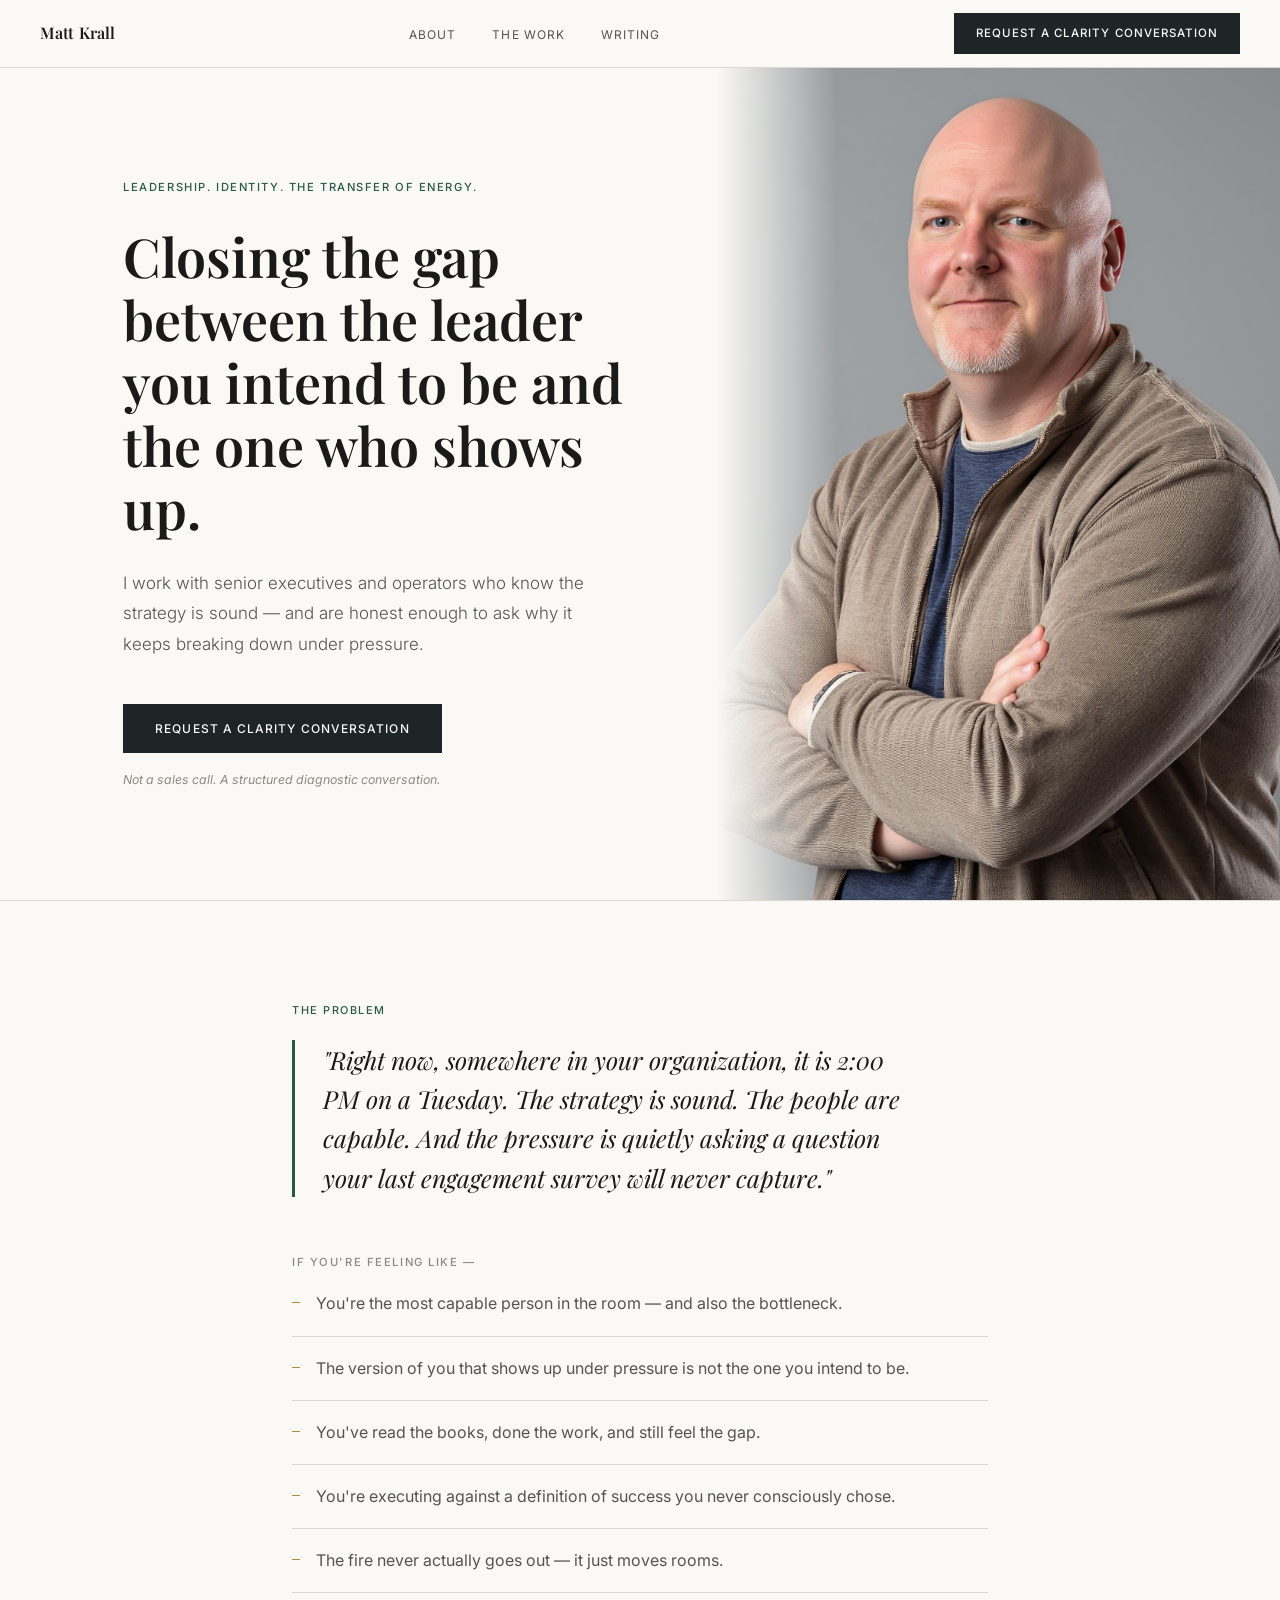
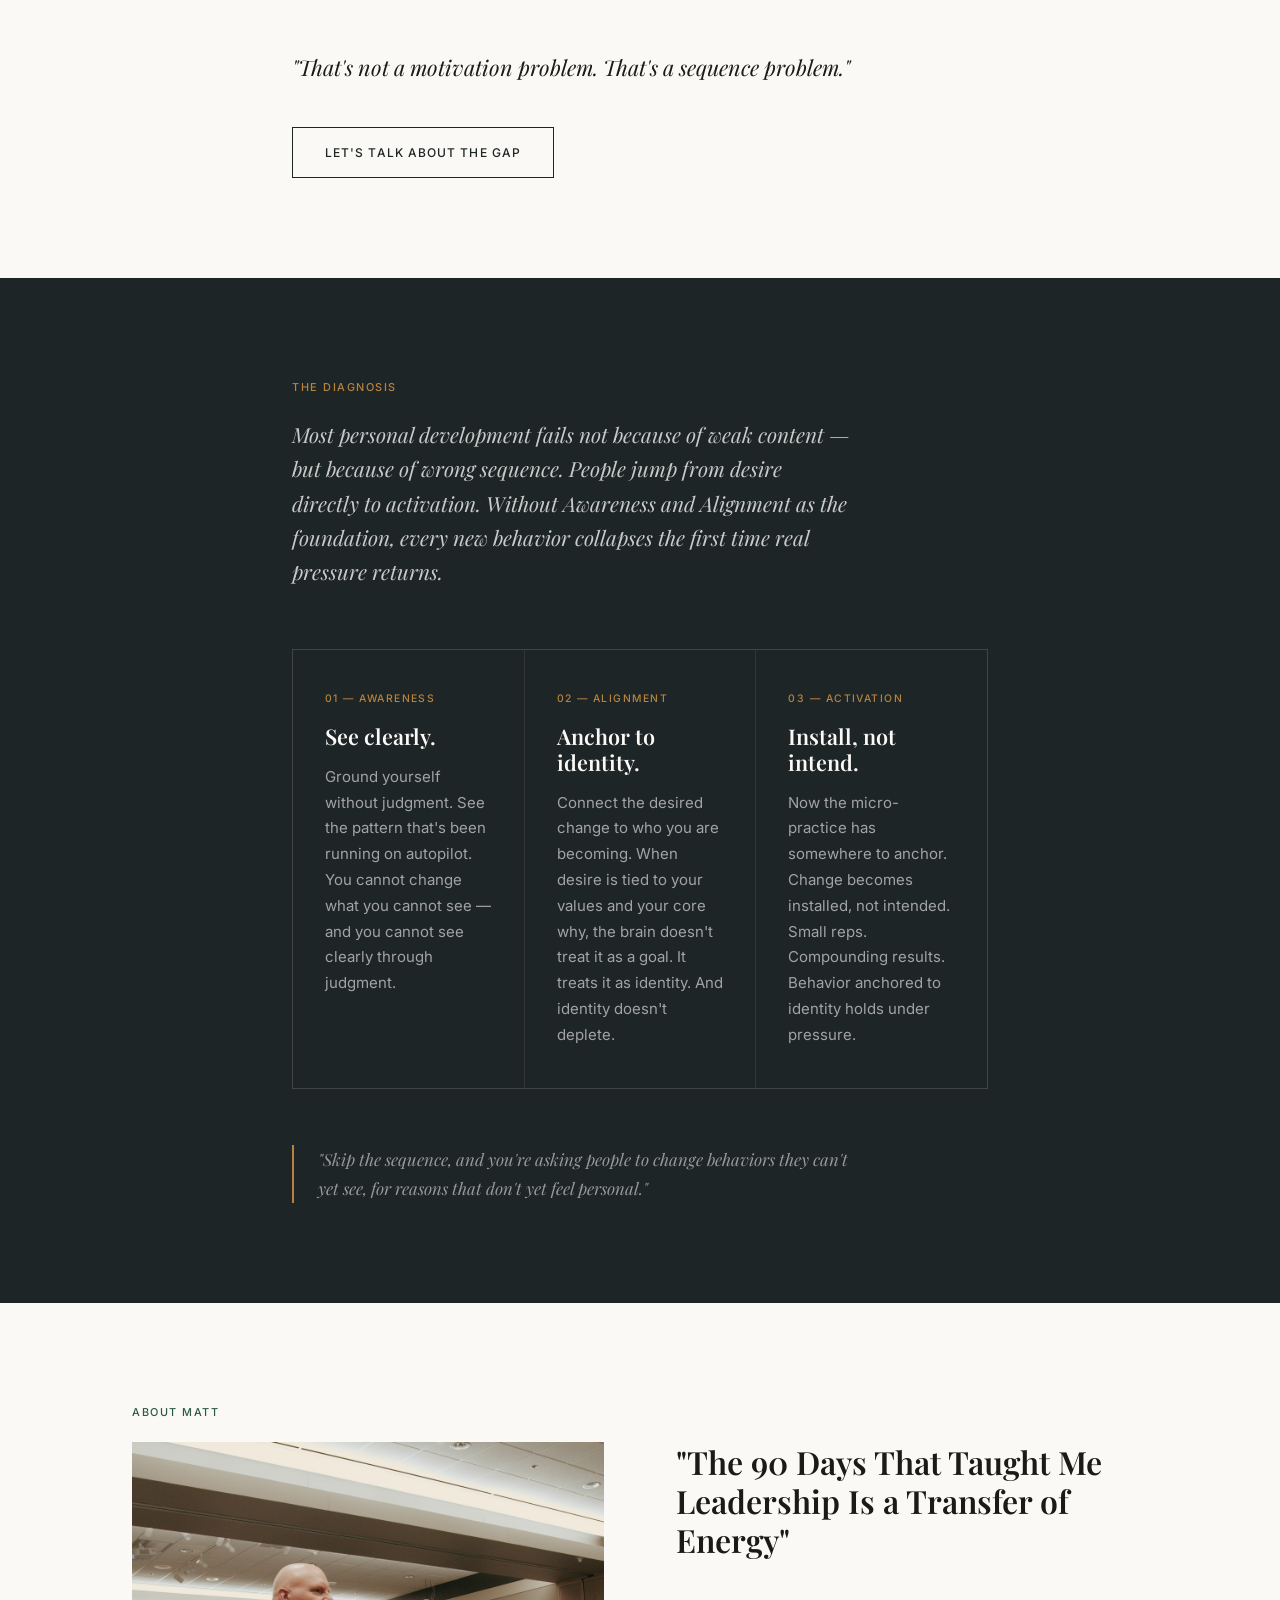
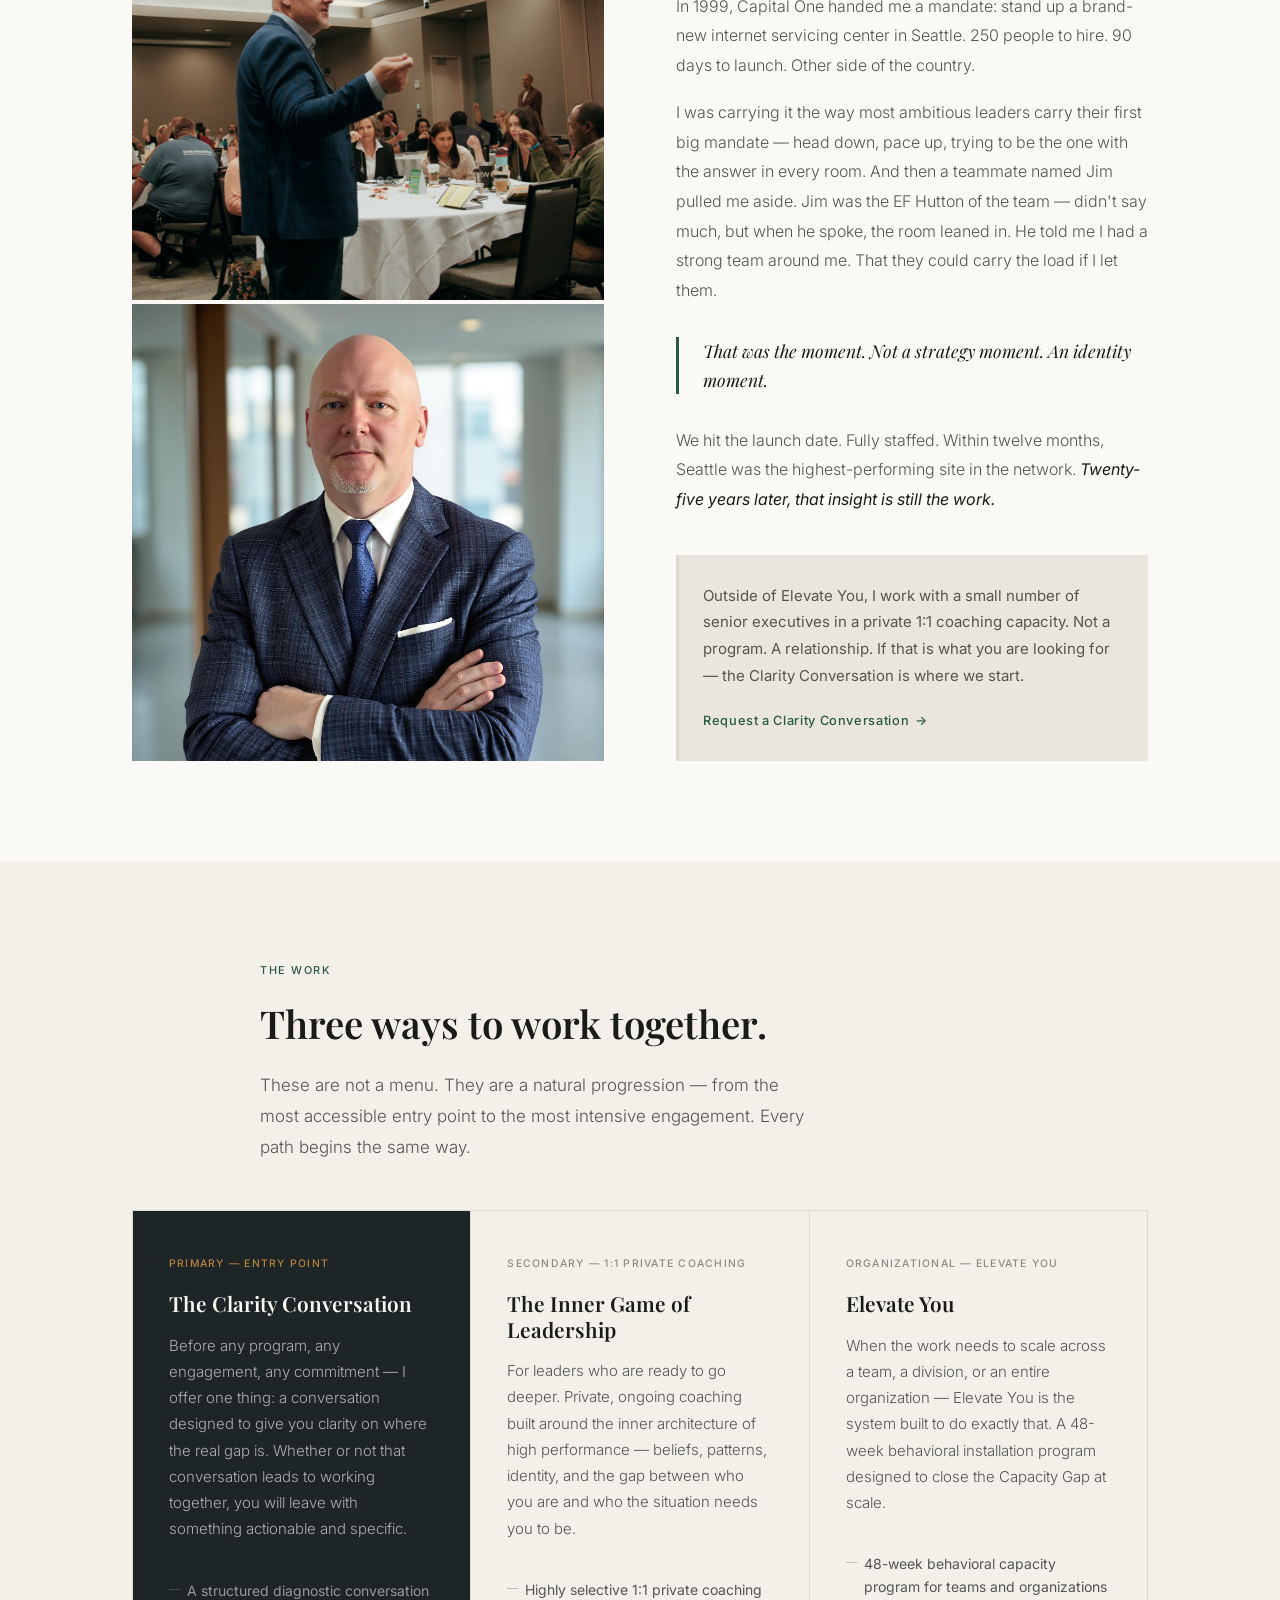
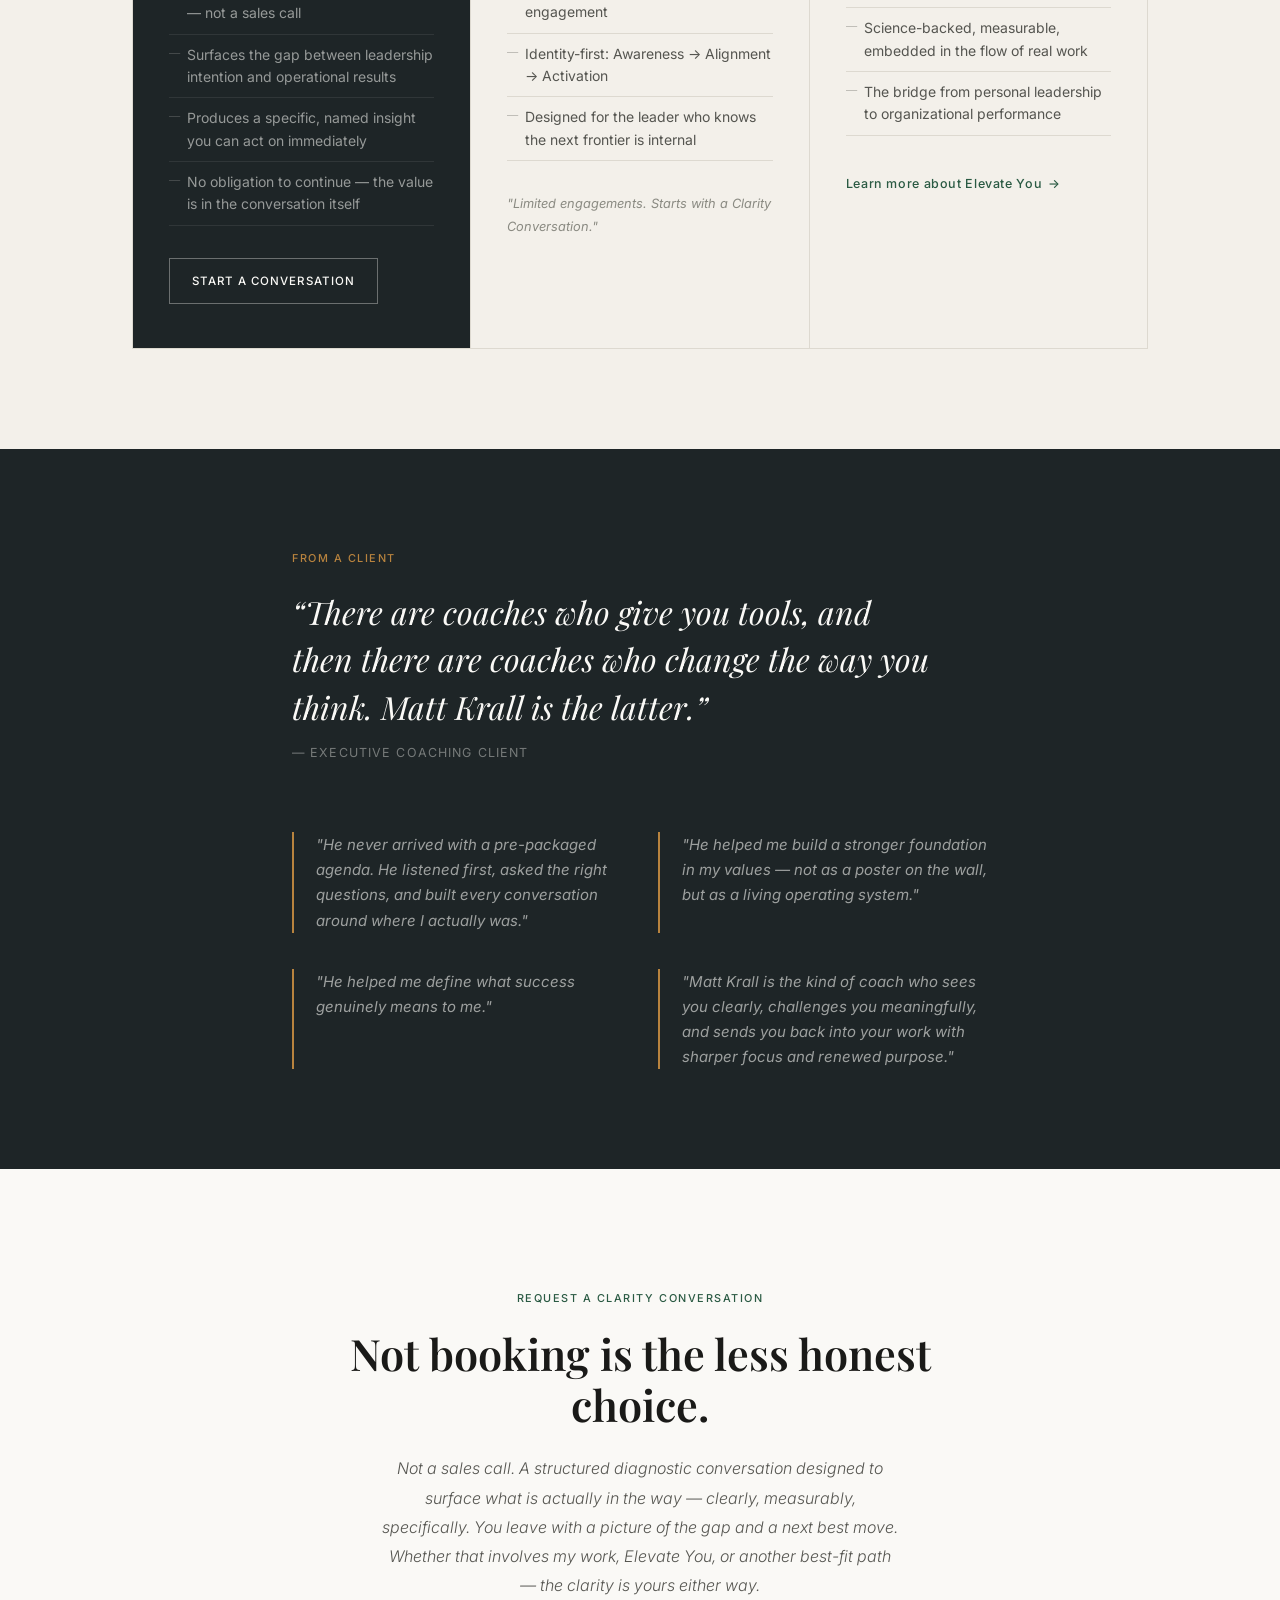
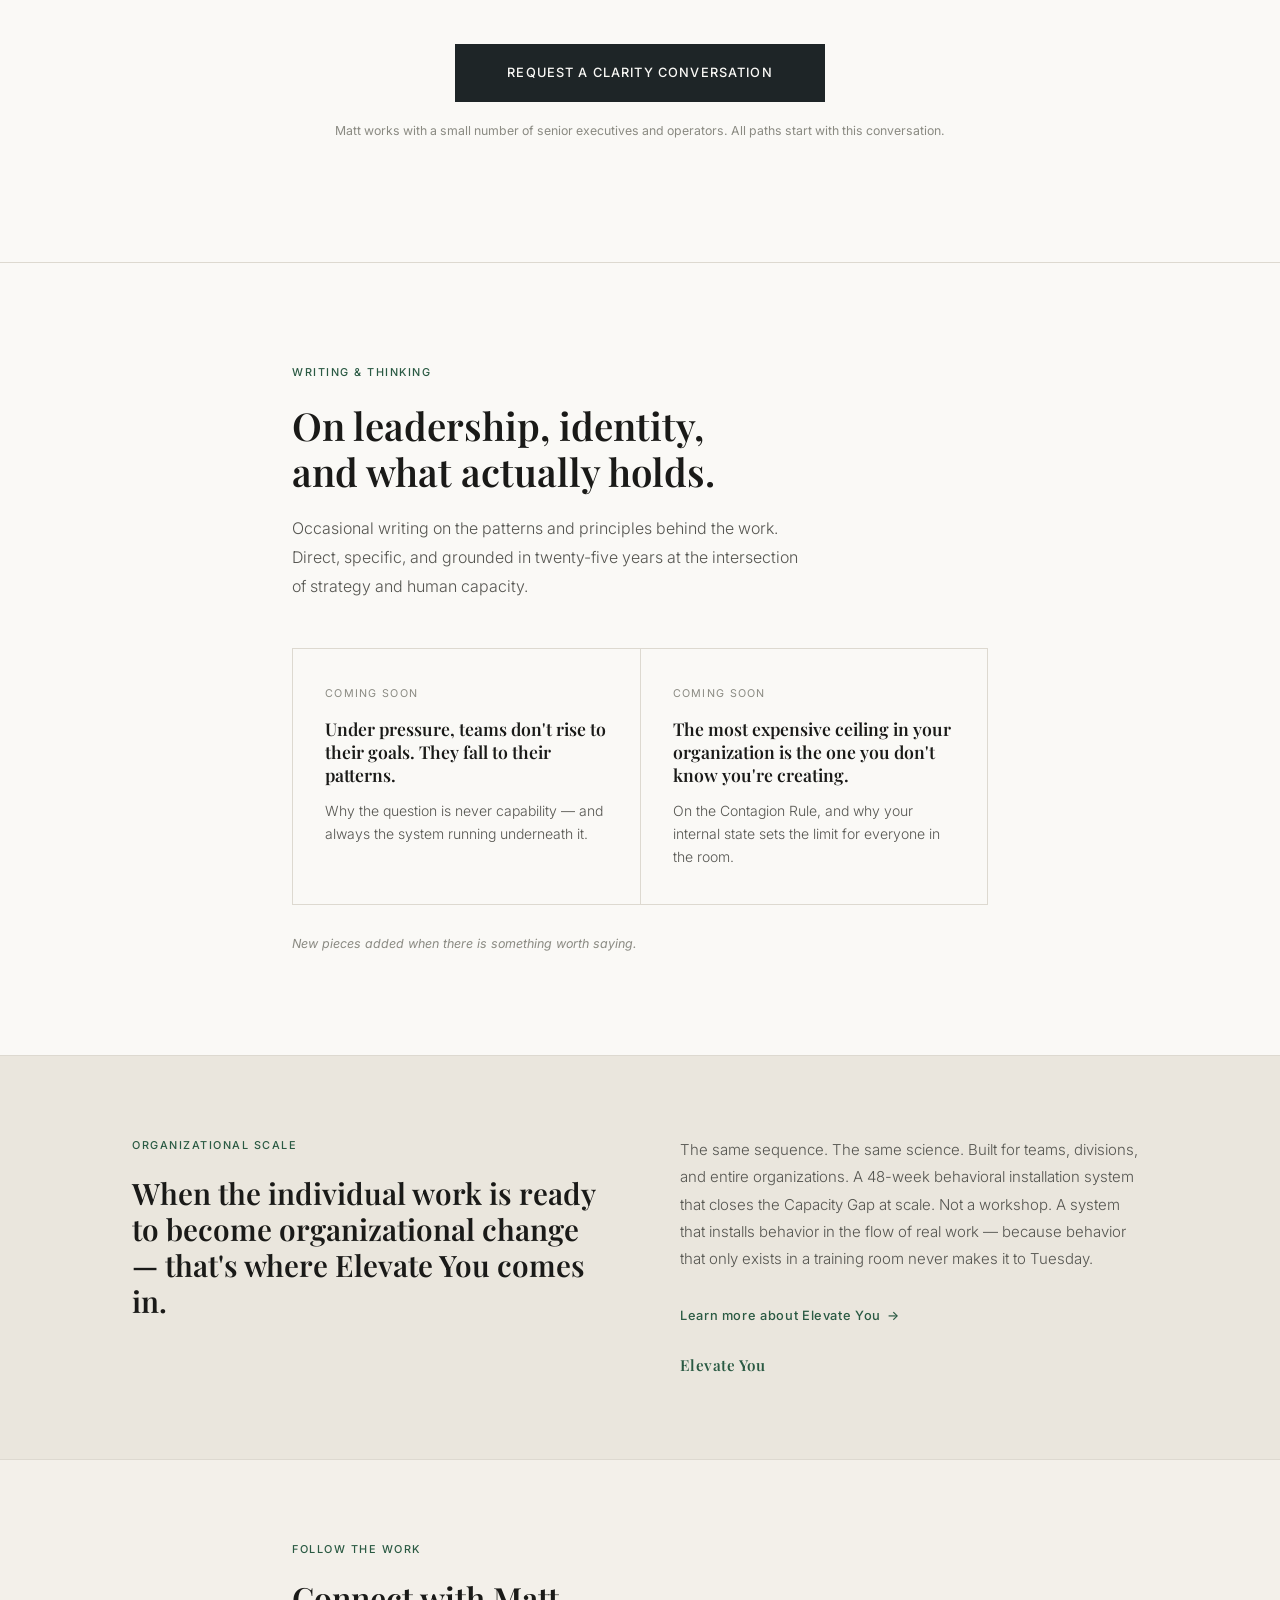
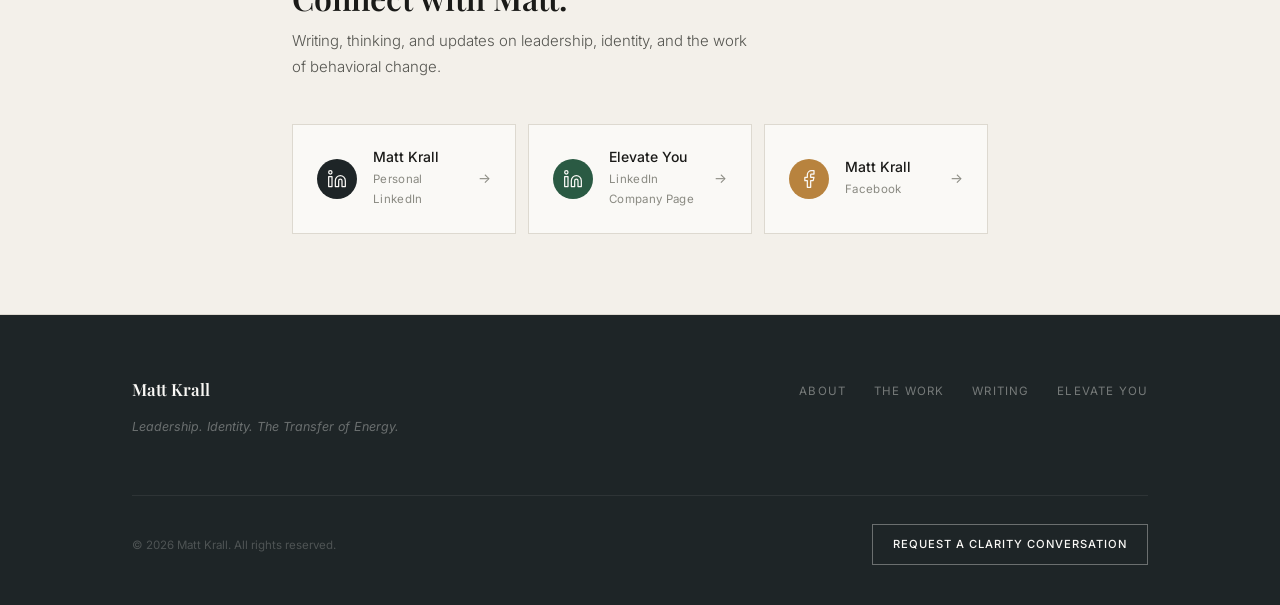
==== index.html @ 650ab5e2 "Matt Krall Personal Brand Website — v1 staging build" ====
<!DOCTYPE html>
<html lang="en">
<head>
  <meta charset="UTF-8">
  <meta name="viewport" content="width=device-width, initial-scale=1.0">
  <title>Matt Krall — Leadership. Identity. The Transfer of Energy.</title>
  <meta name="description" content="I help senior operators close the gap between who they intend to be as a leader — and who actually shows up when pressure arrives.">
  <link rel="preconnect" href="https://fonts.googleapis.com">
  <link rel="preconnect" href="https://fonts.gstatic.com" crossorigin>
  <link href="https://fonts.googleapis.com/css2?family=Playfair+Display:ital,wght@0,400;0,600;0,700;1,400;1,600&family=Inter:ital,wght@0,300;0,400;0,500;1,300;1,400&display=swap" rel="stylesheet">
  <style>

    /* ─── RESET ─── */
    *, *::before, *::after { box-sizing: border-box; margin: 0; padding: 0; }
    img { display: block; max-width: 100%; }
    a { text-decoration: none; }

    /* ─── TOKENS ─── */
    :root {
      --cream:       #FAF9F6;
      --cream-mid:   #F3F0EA;
      --cream-dark:  #EAE6DD;
      --ink:         #1A1A18;
      --charcoal:    #1E2527;
      --slate:       #555550;
      --slate-light: #8A8A82;
      --green:       #2A5A43;
      --green-mid:   #336B50;
      --amber:       #B8833E;
      --rule:        #DDD9D0;
      --rule-dark:   rgba(250,249,246,0.10);
    }

    /* ─── BASE ─── */
    html { font-size: 16px; scroll-behavior: smooth; }

    body {
      background-color: var(--cream);
      color: var(--ink);
      font-family: 'Inter', -apple-system, BlinkMacSystemFont, sans-serif;
      font-weight: 400;
      line-height: 1.75;
      -webkit-font-smoothing: antialiased;
    }

    /* ─── LAYOUT ─── */
    .wrap {
      max-width: 760px;
      margin: 0 auto;
      padding: 0 32px;
    }
    .wrap--wide {
      max-width: 1080px;
      margin: 0 auto;
      padding: 0 32px;
    }

    /* ─── TYPE ─── */
    h1, h2, h3, h4 {
      font-family: 'Playfair Display', Georgia, serif;
      line-height: 1.2;
      font-weight: 600;
    }

    /* ─── CONNECT ─── */
    .connect {
      padding: 80px 0;
      background-color: var(--cream-mid);
      border-top: 1px solid var(--rule);
      border-bottom: 1px solid var(--rule);
    }
    .connect__headline {
      font-size: clamp(1.5rem, 2.5vw, 2rem);
      color: var(--ink);
      margin-bottom: 10px;
    }
    .connect__intro {
      font-size: 0.9375rem;
      color: var(--slate);
      line-height: 1.75;
      max-width: 460px;
      font-weight: 300;
      margin-bottom: 44px;
    }
    .connect__links {
      display: grid;
      grid-template-columns: repeat(3, 1fr);
      gap: 12px;
    }
    .connect__card {
      display: flex;
      align-items: center;
      gap: 16px;
      padding: 24px 24px;
      background-color: var(--cream);
      border: 1px solid var(--rule);
      text-decoration: none;
      transition: border-color 0.2s, box-shadow 0.2s;
    }
    .connect__card:hover {
      border-color: var(--charcoal);
      box-shadow: 0 2px 12px rgba(0,0,0,0.06);
    }
    .connect__icon {
      flex-shrink: 0;
      width: 40px;
      height: 40px;
      border-radius: 50%;
      background-color: var(--charcoal);
      color: var(--cream);
      display: flex;
      align-items: center;
      justify-content: center;
    }
    .connect__icon--green { background-color: var(--green); }
    .connect__icon--amber { background-color: var(--amber); }

    .connect__card-text {
      flex: 1;
      display: flex;
      flex-direction: column;
      gap: 3px;
    }
    .connect__card-label {
      font-size: 0.875rem;
      font-weight: 500;
      color: var(--ink);
      line-height: 1.2;
    }
    .connect__card-sub {
      font-size: 0.72rem;
      color: var(--slate-light);
      letter-spacing: 0.03em;
    }
    .connect__arrow {
      font-size: 0.85rem;
      color: var(--slate-light);
      flex-shrink: 0;
      transition: transform 0.2s, color 0.2s;
    }
    .connect__card:hover .connect__arrow {
      transform: translateX(3px);
      color: var(--ink);
    }

    @media (max-width: 640px) {
      .connect__links { grid-template-columns: 1fr; }
    }

    /* ─── RULE ─── */
    .divider {
      border: none;
      border-top: 1px solid var(--rule);
    }

    /* ─── LABELS ─── */
    .label {
      display: block;
      font-size: 0.68rem;
      font-weight: 500;
      letter-spacing: 0.14em;
      text-transform: uppercase;
      color: var(--green);
      margin-bottom: 20px;
    }
    .label--amber { color: var(--amber); }
    .label--muted { color: var(--slate-light); }

    /* ─── BUTTONS ─── */
    .btn {
      display: inline-block;
      font-family: 'Inter', sans-serif;
      font-size: 0.75rem;
      font-weight: 500;
      letter-spacing: 0.09em;
      text-transform: uppercase;
      padding: 14px 32px;
      cursor: pointer;
      border: none;
      transition: background-color 0.2s ease, color 0.2s ease, border-color 0.2s ease;
    }
    .btn--dark {
      background-color: var(--charcoal);
      color: var(--cream);
    }
    .btn--dark:hover { background-color: #111618; }

    .btn--outline {
      background-color: transparent;
      color: var(--ink);
      border: 1px solid var(--ink);
    }
    .btn--outline:hover {
      background-color: var(--ink);
      color: var(--cream);
    }

    .btn--ghost {
      background-color: transparent;
      color: var(--cream);
      border: 1px solid rgba(250,249,246,0.35);
    }
    .btn--ghost:hover { border-color: var(--cream); }

    .btn--ghost-ink {
      background-color: transparent;
      color: var(--charcoal);
      border: 1px solid var(--charcoal);
    }
    .btn--ghost-ink:hover {
      background-color: var(--charcoal);
      color: var(--cream);
    }

    /* ─── INLINE LINK ─── */
    .arrow-link {
      display: inline-flex;
      align-items: center;
      gap: 6px;
      font-size: 0.8rem;
      font-weight: 500;
      letter-spacing: 0.05em;
      color: var(--green);
      transition: gap 0.2s;
    }
    .arrow-link:hover { gap: 10px; }
    .arrow-link::after { content: '→'; }


    /* ════════════════════════════════
       NAV
    ════════════════════════════════ */
    .nav {
      position: fixed;
      top: 0; left: 0; right: 0;
      z-index: 200;
      height: 68px;
      background-color: var(--cream);
      border-bottom: 1px solid var(--rule);
      display: flex;
      align-items: center;
    }
    .nav__inner {
      display: flex;
      align-items: center;
      justify-content: space-between;
      width: 100%;
      padding: 0 40px;
    }
    .nav__brand {
      font-family: 'Playfair Display', serif;
      font-size: 1rem;
      font-weight: 600;
      color: var(--ink);
      letter-spacing: 0.01em;
    }
    .nav__links {
      display: flex;
      align-items: center;
      gap: 36px;
      list-style: none;
    }
    .nav__links a {
      font-size: 0.75rem;
      font-weight: 400;
      letter-spacing: 0.09em;
      text-transform: uppercase;
      color: var(--slate);
      transition: color 0.2s;
    }
    .nav__links a:hover { color: var(--ink); }

    .nav__cta { font-size: 0.72rem; padding: 10px 22px; }

    /* hamburger — mobile only */
    .nav__burger {
      display: none;
      flex-direction: column;
      gap: 5px;
      cursor: pointer;
      padding: 6px 4px;
      background: none;
      border: none;
    }
    .nav__burger span {
      display: block;
      width: 22px;
      height: 1.5px;
      background-color: var(--ink);
      transition: all 0.3s ease;
    }

    /* mobile nav drawer */
    .nav__drawer {
      display: none;
      position: fixed;
      top: 68px; left: 0; right: 0;
      background-color: var(--cream);
      border-bottom: 1px solid var(--rule);
      padding: 24px 32px 32px;
      z-index: 199;
    }
    .nav__drawer.is-open { display: block; }
    .nav__drawer ul {
      list-style: none;
      display: flex;
      flex-direction: column;
      gap: 0;
      margin-bottom: 24px;
    }
    .nav__drawer ul a {
      display: block;
      font-size: 0.85rem;
      letter-spacing: 0.07em;
      text-transform: uppercase;
      color: var(--slate);
      padding: 14px 0;
      border-bottom: 1px solid var(--rule);
    }


    /* ════════════════════════════════
       HERO
    ════════════════════════════════ */
    .hero {
      padding-top: 68px;
      min-height: 100vh;
      display: flex;
      position: relative;
      overflow: hidden;
    }
    .hero__text {
      display: flex;
      align-items: center;
      width: 58%;
      padding: 80px 0 80px 40px;
      max-width: 760px;
    }
    .hero__text-inner { max-width: 600px; }

    .hero__eyebrow {
      font-size: 0.7rem;
      letter-spacing: 0.14em;
      text-transform: uppercase;
      color: var(--green);
      font-weight: 500;
      margin-bottom: 28px;
      display: block;
    }
    .hero__headline {
      font-size: clamp(2rem, 4.2vw, 3.4rem);
      font-weight: 600;
      color: var(--ink);
      line-height: 1.17;
      margin-bottom: 28px;
    }
    .hero__sub {
      font-size: 1.0625rem;
      color: var(--slate);
      line-height: 1.8;
      max-width: 500px;
      font-weight: 300;
      margin-bottom: 44px;
    }
    .hero__actions {
      display: flex;
      align-items: center;
      gap: 20px;
      flex-wrap: wrap;
      margin-bottom: 16px;
    }
    .hero__qualifier {
      font-size: 0.77rem;
      color: var(--slate-light);
      font-style: italic;
    }

    .hero__image {
      position: absolute;
      right: 0; top: 68px; bottom: 0;
      width: 44%;
    }
    .hero__image img {
      width: 100%;
      height: 100%;
      object-fit: cover;
      object-position: center top;
    }
    .hero__image::after {
      content: '';
      position: absolute;
      left: 0; top: 0; bottom: 0;
      width: 120px;
      background: linear-gradient(to right, var(--cream), transparent);
    }


    /* ════════════════════════════════
       SECTION BASE
    ════════════════════════════════ */
    .section { padding: 100px 0; }
    .section--dark {
      background-color: var(--charcoal);
      color: var(--cream);
    }
    .section--tinted { background-color: var(--cream-mid); }
    .section--tinted-dark { background-color: var(--cream-dark); }

    .section__headline {
      font-size: clamp(1.75rem, 3vw, 2.5rem);
      color: var(--ink);
      margin-bottom: 24px;
      line-height: 1.2;
    }
    .section--dark .section__headline { color: var(--cream); }

    .section__intro {
      font-size: 1.0625rem;
      color: var(--slate);
      line-height: 1.8;
      max-width: 560px;
      font-weight: 300;
    }
    .section--dark .section__intro { color: rgba(250,249,246,0.70); }


    /* ════════════════════════════════
       THE PROBLEM
    ════════════════════════════════ */
    .problem__opener {
      font-family: 'Playfair Display', serif;
      font-size: clamp(1.15rem, 2.2vw, 1.55rem);
      font-style: italic;
      color: var(--ink);
      line-height: 1.58;
      border-left: 3px solid var(--green);
      padding-left: 28px;
      margin-bottom: 56px;
      max-width: 620px;
    }

    .problem__ifyou {
      font-size: 0.7rem;
      letter-spacing: 0.14em;
      text-transform: uppercase;
      color: var(--slate-light);
      font-weight: 500;
      margin-bottom: 0;
    }

    .problem__list {
      list-style: none;
      margin-bottom: 56px;
    }
    .problem__list li {
      font-size: 1rem;
      color: var(--slate);
      line-height: 1.7;
      padding: 18px 0 18px 24px;
      border-bottom: 1px solid var(--rule);
      position: relative;
    }
    .problem__list li::before {
      content: '';
      position: absolute;
      left: 0;
      top: 30px;
      width: 8px;
      height: 1px;
      background-color: var(--amber);
    }

    .problem__close {
      font-family: 'Playfair Display', serif;
      font-size: clamp(1.1rem, 2vw, 1.35rem);
      font-style: italic;
      color: var(--ink);
      margin-bottom: 40px;
    }


    /* ════════════════════════════════
       THE SEQUENCE
    ════════════════════════════════ */
    .sequence__setup {
      font-family: 'Playfair Display', serif;
      font-size: clamp(1.05rem, 1.8vw, 1.3rem);
      font-style: italic;
      color: rgba(250,249,246,0.78);
      line-height: 1.65;
      max-width: 560px;
      margin-bottom: 60px;
    }

    .sequence__steps {
      display: grid;
      grid-template-columns: repeat(3, 1fr);
      gap: 1px;
      background-color: rgba(250,249,246,0.08);
      border: 1px solid rgba(250,249,246,0.08);
      margin-bottom: 56px;
    }
    .sequence__step { background-color: var(--charcoal); padding: 40px 32px; }

    .sequence__step-num {
      font-size: 0.65rem;
      letter-spacing: 0.14em;
      text-transform: uppercase;
      color: var(--amber);
      font-weight: 500;
      margin-bottom: 16px;
      display: block;
    }
    .sequence__step-name {
      font-family: 'Playfair Display', serif;
      font-size: 1.35rem;
      color: var(--cream);
      margin-bottom: 14px;
    }
    .sequence__step-body {
      font-size: 0.9375rem;
      color: rgba(250,249,246,0.60);
      line-height: 1.72;
    }

    .sequence__close {
      font-family: 'Playfair Display', serif;
      font-size: 1.05rem;
      font-style: italic;
      color: rgba(250,249,246,0.55);
      border-left: 2px solid var(--amber);
      padding-left: 24px;
      max-width: 560px;
    }


    /* ════════════════════════════════
       ORIGIN / ABOUT
    ════════════════════════════════ */
    .origin {
      display: grid;
      grid-template-columns: 1fr 1fr;
      gap: 72px;
      align-items: stretch;
    }
    .origin__image {
      display: flex;
      flex-direction: column;
      gap: 4px;
      overflow: hidden;
    }
    .origin__image img {
      width: 100%;
      flex: 1;
      object-fit: cover;
      object-position: center top;
      display: block;
      min-height: 0;
    }
    .origin__image img:first-child {
      object-position: center 20%;
    }
    .origin__image img:last-child {
      object-position: center 15%;
    }

    .origin__headline {
      font-size: clamp(1.45rem, 2.5vw, 2rem);
      color: var(--ink);
      line-height: 1.22;
      margin-bottom: 32px;
    }
    .origin__body p {
      font-size: 1rem;
      color: var(--slate);
      line-height: 1.85;
      margin-bottom: 18px;
      font-weight: 300;
    }
    .origin__body em { font-style: italic; color: var(--ink); font-weight: 400; }

    .origin__moment {
      font-family: 'Playfair Display', serif;
      font-size: 1.1rem;
      font-style: italic;
      color: var(--ink);
      border-left: 3px solid var(--green);
      padding-left: 24px;
      margin: 32px 0;
      line-height: 1.6;
    }

    .origin__coaching {
      margin-top: 40px;
      padding: 28px 28px 28px 24px;
      background-color: var(--cream-dark);
      border-left: 3px solid var(--rule);
    }
    .origin__coaching p {
      font-size: 0.9375rem;
      color: var(--slate);
      line-height: 1.78;
      margin-bottom: 16px;
    }


    /* ════════════════════════════════
       THE WORK
    ════════════════════════════════ */
    .work__header { margin-bottom: 48px; }

    .work__grid {
      display: grid;
      grid-template-columns: repeat(3, 1fr);
      gap: 1px;
      background-color: var(--rule);
      border: 1px solid var(--rule);
    }

    .work__card { background-color: var(--cream-mid); padding: 44px 36px; }
    .work__card--primary { background-color: var(--charcoal); }

    .work__card-tag {
      font-size: 0.65rem;
      letter-spacing: 0.12em;
      text-transform: uppercase;
      font-weight: 500;
      margin-bottom: 18px;
      display: block;
    }
    .work__card--primary .work__card-tag { color: var(--amber); }
    .work__card:not(.work__card--primary) .work__card-tag { color: var(--slate-light); }

    .work__card-name {
      font-family: 'Playfair Display', serif;
      font-size: 1.3rem;
      line-height: 1.22;
      margin-bottom: 16px;
    }
    .work__card--primary .work__card-name { color: var(--cream); }
    .work__card:not(.work__card--primary) .work__card-name { color: var(--ink); }

    .work__card-desc {
      font-size: 0.9375rem;
      line-height: 1.75;
      margin-bottom: 28px;
      font-weight: 300;
    }
    .work__card--primary .work__card-desc { color: rgba(250,249,246,0.65); }
    .work__card:not(.work__card--primary) .work__card-desc { color: var(--slate); }

    .work__card-list {
      list-style: none;
      margin-bottom: 32px;
    }
    .work__card-list li {
      font-size: 0.875rem;
      line-height: 1.6;
      padding: 9px 0 9px 18px;
      border-bottom: 1px solid;
      position: relative;
    }
    .work__card--primary .work__card-list li {
      color: rgba(250,249,246,0.55);
      border-color: rgba(250,249,246,0.08);
    }
    .work__card:not(.work__card--primary) .work__card-list li {
      color: var(--slate);
      border-color: var(--rule);
    }
    .work__card-list li::before {
      content: '—';
      position: absolute;
      left: 0;
      opacity: 0.35;
      font-size: 0.7rem;
      top: 10px;
    }

    .work__card-note {
      font-size: 0.8rem;
      font-style: italic;
    }
    .work__card--primary .work__card-note { color: rgba(250,249,246,0.40); }
    .work__card:not(.work__card--primary) .work__card-note { color: var(--slate-light); }

    .work__card-cta {
      display: inline-flex;
      align-items: center;
      gap: 6px;
      font-size: 0.78rem;
      font-weight: 500;
      letter-spacing: 0.05em;
      color: var(--green);
      transition: gap 0.2s;
    }
    .work__card-cta:hover { gap: 10px; }
    .work__card-cta::after { content: '→'; }
    .work__card--primary .work__card-cta { color: var(--amber); }


    /* ════════════════════════════════
       PROOF
    ════════════════════════════════ */
    .proof__anchor {
      font-family: 'Playfair Display', serif;
      font-size: clamp(1.4rem, 2.8vw, 2rem);
      font-style: italic;
      color: var(--cream);
      line-height: 1.48;
      margin-bottom: 12px;
      max-width: 640px;
    }
    .proof__anchor::before { content: '\201C'; }
    .proof__anchor::after  { content: '\201D'; }

    .proof__attribution {
      font-size: 0.78rem;
      color: rgba(250,249,246,0.40);
      letter-spacing: 0.09em;
      text-transform: uppercase;
      margin-bottom: 68px;
    }

    .proof__pulls {
      display: grid;
      grid-template-columns: 1fr 1fr;
      gap: 36px;
    }
    .proof__pull {
      border-left: 2px solid var(--amber);
      padding-left: 22px;
    }
    .proof__pull p {
      font-size: 0.9375rem;
      font-style: italic;
      color: rgba(250,249,246,0.58);
      line-height: 1.68;
    }


    /* ════════════════════════════════
       CTA SECTION
    ════════════════════════════════ */
    .cta-block {
      padding: 120px 0;
      text-align: center;
    }
    .cta-block__headline {
      font-size: clamp(1.75rem, 3.5vw, 2.7rem);
      color: var(--ink);
      line-height: 1.18;
      margin-bottom: 24px;
    }
    .cta-block__support {
      font-size: 1rem;
      color: var(--slate);
      line-height: 1.82;
      max-width: 520px;
      margin: 0 auto 44px;
      font-style: italic;
      font-weight: 300;
    }
    .cta-block__note {
      margin-top: 18px;
      font-size: 0.77rem;
      color: var(--slate-light);
    }


    /* ════════════════════════════════
       WRITING
    ════════════════════════════════ */
    .writing__intro {
      font-size: 1rem;
      color: var(--slate);
      line-height: 1.8;
      max-width: 520px;
      margin-bottom: 48px;
      font-weight: 300;
    }

    .writing__grid {
      display: grid;
      grid-template-columns: 1fr 1fr;
      gap: 1px;
      background-color: var(--rule);
      border: 1px solid var(--rule);
      margin-bottom: 28px;
    }
    .writing__post {
      background-color: var(--cream);
      padding: 36px 32px;
      display: block;
      transition: background-color 0.18s;
    }
    .writing__post:hover { background-color: var(--cream-mid); }

    .writing__post-date {
      display: block;
      font-size: 0.67rem;
      letter-spacing: 0.12em;
      text-transform: uppercase;
      color: var(--slate-light);
      margin-bottom: 14px;
    }
    .writing__post-title {
      font-family: 'Playfair Display', serif;
      font-size: 1.1rem;
      color: var(--ink);
      line-height: 1.3;
      margin-bottom: 12px;
    }
    .writing__post-excerpt {
      font-size: 0.875rem;
      color: var(--slate);
      line-height: 1.65;
      font-weight: 300;
    }

    .writing__note {
      font-size: 0.78rem;
      color: var(--slate-light);
      font-style: italic;
    }


    /* ════════════════════════════════
       ELEVATE YOU BRIDGE
    ════════════════════════════════ */
    .bridge {
      background-color: var(--cream-dark);
      border-top: 1px solid var(--rule);
      padding: 80px 0;
    }
    .bridge__inner {
      display: grid;
      grid-template-columns: 1fr 1fr;
      gap: 80px;
      align-items: start;
    }

    .bridge__headline {
      font-family: 'Playfair Display', serif;
      font-size: clamp(1.4rem, 2.5vw, 1.85rem);
      color: var(--ink);
      line-height: 1.22;
      margin-bottom: 0;
    }

    .bridge__body {
      font-size: 0.9375rem;
      color: var(--slate);
      line-height: 1.82;
      margin-bottom: 28px;
      font-weight: 300;
    }
    .bridge__logo {
      display: inline-block;
      font-family: 'Playfair Display', serif;
      font-size: 0.95rem;
      font-weight: 600;
      color: var(--green);
      letter-spacing: 0.03em;
      margin-top: 24px;
    }


    /* ════════════════════════════════
       FOOTER
    ════════════════════════════════ */
    .footer {
      background-color: var(--charcoal);
      padding: 60px 0 40px;
    }
    .footer__top {
      display: flex;
      justify-content: space-between;
      align-items: flex-start;
      margin-bottom: 56px;
    }
    .footer__brand {
      font-family: 'Playfair Display', serif;
      font-size: 1.05rem;
      font-weight: 600;
      color: var(--cream);
      display: block;
      margin-bottom: 6px;
    }
    .footer__tagline {
      font-size: 0.78rem;
      color: rgba(250,249,246,0.35);
      font-style: italic;
    }

    .footer__nav {
      list-style: none;
      display: flex;
      gap: 28px;
    }
    .footer__nav a {
      font-size: 0.72rem;
      letter-spacing: 0.1em;
      text-transform: uppercase;
      color: rgba(250,249,246,0.40);
      transition: color 0.2s;
    }
    .footer__nav a:hover { color: rgba(250,249,246,0.85); }

    .footer__bottom {
      border-top: 1px solid rgba(250,249,246,0.07);
      padding-top: 28px;
      display: flex;
      justify-content: space-between;
      align-items: center;
    }
    .footer__copy {
      font-size: 0.72rem;
      color: rgba(250,249,246,0.22);
    }


    /* ════════════════════════════════
       RESPONSIVE
    ════════════════════════════════ */
    @media (max-width: 900px) {
      .origin {
        grid-template-columns: 1fr;
        gap: 48px;
      }
      .origin__image img { height: 360px; }

      .work__grid { grid-template-columns: 1fr; }

      .bridge__inner {
        grid-template-columns: 1fr;
        gap: 40px;
      }
    }

    @media (max-width: 768px) {
      .nav__links, .nav__cta { display: none; }
      .nav__burger { display: flex; }
      .nav__inner { padding: 0 24px; }

      .hero { flex-direction: column; min-height: auto; }
      .hero__text {
        width: 100%;
        padding: 60px 0 0;
      }
      .hero__text-inner { max-width: 100%; }
      .hero__image {
        position: relative;
        top: auto; right: auto; bottom: auto;
        width: 100%;
        height: 360px;
        margin-top: 48px;
      }
      .hero__image::after { display: none; }

      .section { padding: 72px 0; }

      .sequence__steps {
        grid-template-columns: 1fr;
      }

      .proof__pulls { grid-template-columns: 1fr; }

      .writing__grid { grid-template-columns: 1fr; }

      .footer__top {
        flex-direction: column;
        gap: 32px;
      }
      .footer__nav {
        flex-wrap: wrap;
        gap: 16px 24px;
      }
      .footer__bottom {
        flex-direction: column-reverse;
        gap: 20px;
        text-align: center;
      }

      .wrap { padding: 0 24px; }
      .wrap--wide { padding: 0 24px; }
    }

    @media (max-width: 480px) {
      .hero__actions { flex-direction: column; align-items: flex-start; }
      .cta-block { padding: 80px 0; }
    }

  </style>
</head>
<body>

  <!-- ══════════════════════════════
       NAV
  ══════════════════════════════ -->
  <nav class="nav" aria-label="Main navigation">
    <div class="nav__inner">
      <a href="#top" class="nav__brand">Matt Krall</a>

      <ul class="nav__links" role="list">
        <li><a href="#about">About</a></li>
        <li><a href="#the-work">The Work</a></li>
        <li><a href="#writing">Writing</a></li>
      </ul>

      <a href="#clarity-conversation" class="btn btn--dark nav__cta">Request a Clarity Conversation</a>

      <button class="nav__burger" id="burger" aria-label="Open menu" aria-expanded="false">
        <span></span><span></span><span></span>
      </button>
    </div>
  </nav>

  <!-- mobile drawer -->
  <div class="nav__drawer" id="nav-drawer" aria-hidden="true">
    <ul role="list">
      <li><a href="#about">About</a></li>
      <li><a href="#the-work">The Work</a></li>
      <li><a href="#writing">Writing</a></li>
      <li><a href="#clarity-conversation">Request a Clarity Conversation</a></li>
    </ul>
  </div>


  <!-- ══════════════════════════════
       HERO
  ══════════════════════════════ -->
  <section class="hero" id="top">
    <div class="hero__text">
      <div class="hero__text-inner wrap">
        <span class="hero__eyebrow">Leadership. Identity. The Transfer of Energy.</span>
        <h1 class="hero__headline">Closing the gap between the leader you intend to be and the one who shows up.</h1>
        <p class="hero__sub">I work with senior executives and operators who know the strategy is sound — and are honest enough to ask why it keeps breaking down under pressure.</p>
        <div class="hero__actions">
          <a href="#clarity-conversation" class="btn btn--dark">Request a Clarity Conversation</a>
        </div>
        <p class="hero__qualifier">Not a sales call. A structured diagnostic conversation.</p>
      </div>
    </div>
    <div class="hero__image" aria-hidden="true">
      <img src="images/Matt-KrallV3-2026-05-12-8.jpeg" alt="Matt Krall" loading="eager">
    </div>
  </section>

  <hr class="divider">


  <!-- ══════════════════════════════
       THE PROBLEM
  ══════════════════════════════ -->
  <section class="section" id="the-problem" aria-labelledby="problem-heading">
    <div class="wrap">
      <span class="label">The Problem</span>
      <blockquote class="problem__opener">
        "Right now, somewhere in your organization, it is 2:00 PM on a Tuesday. The strategy is sound. The people are capable. And the pressure is quietly asking a question your last engagement survey will never capture."
      </blockquote>

      <p class="problem__ifyou">If you're feeling like —</p>
      <ul class="problem__list" id="problem-heading">
        <li>You're the most capable person in the room — and also the bottleneck.</li>
        <li>The version of you that shows up under pressure is not the one you intend to be.</li>
        <li>You've read the books, done the work, and still feel the gap.</li>
        <li>You're executing against a definition of success you never consciously chose.</li>
        <li>The fire never actually goes out — it just moves rooms.</li>
      </ul>

      <p class="problem__close">"That's not a motivation problem. That's a sequence problem."</p>
      <a href="#clarity-conversation" class="btn btn--ghost-ink">Let's talk about the gap</a>
    </div>
  </section>


  <!-- ══════════════════════════════
       THE SEQUENCE
  ══════════════════════════════ -->
  <section class="section section--dark" id="the-sequence" aria-labelledby="sequence-heading">
    <div class="wrap">
      <span class="label label--amber">The Diagnosis</span>
      <p class="sequence__setup">Most personal development fails not because of weak content — but because of wrong sequence. People jump from desire directly to activation. Without Awareness and Alignment as the foundation, every new behavior collapses the first time real pressure returns.</p>

      <div class="sequence__steps" id="sequence-heading" role="list">
        <div class="sequence__step" role="listitem">
          <span class="sequence__step-num">01 — Awareness</span>
          <h3 class="sequence__step-name">See clearly.</h3>
          <p class="sequence__step-body">Ground yourself without judgment. See the pattern that's been running on autopilot. You cannot change what you cannot see — and you cannot see clearly through judgment.</p>
        </div>
        <div class="sequence__step" role="listitem">
          <span class="sequence__step-num">02 — Alignment</span>
          <h3 class="sequence__step-name">Anchor to identity.</h3>
          <p class="sequence__step-body">Connect the desired change to who you are becoming. When desire is tied to your values and your core why, the brain doesn't treat it as a goal. It treats it as identity. And identity doesn't deplete.</p>
        </div>
        <div class="sequence__step" role="listitem">
          <span class="sequence__step-num">03 — Activation</span>
          <h3 class="sequence__step-name">Install, not intend.</h3>
          <p class="sequence__step-body">Now the micro-practice has somewhere to anchor. Change becomes installed, not intended. Small reps. Compounding results. Behavior anchored to identity holds under pressure.</p>
        </div>
      </div>

      <p class="sequence__close">"Skip the sequence, and you're asking people to change behaviors they can't yet see, for reasons that don't yet feel personal."</p>
    </div>
  </section>


  <!-- ══════════════════════════════
       ABOUT / ORIGIN
  ══════════════════════════════ -->
  <section class="section" id="about" aria-labelledby="about-heading">
    <div class="wrap--wide">
      <span class="label">About Matt</span>
      <div class="origin">

        <div class="origin__image">
          <img src="images/Matt_Still 7 (1).jpg" alt="Matt Krall speaking" loading="lazy">
          <img src="images/Matt-Krall-2026-05-12-4.jpeg" alt="Matt Krall" loading="lazy">
        </div>

        <div class="origin__text">
          <h2 class="origin__headline" id="about-heading">"The 90 Days That Taught Me Leadership Is a Transfer of Energy"</h2>

          <div class="origin__body">
            <p>In 1999, Capital One handed me a mandate: stand up a brand-new internet servicing center in Seattle. 250 people to hire. 90 days to launch. Other side of the country.</p>
            <p>I was carrying it the way most ambitious leaders carry their first big mandate — head down, pace up, trying to be the one with the answer in every room. And then a teammate named Jim pulled me aside. Jim was the EF Hutton of the team — didn't say much, but when he spoke, the room leaned in. He told me I had a strong team around me. That they could carry the load if I let them.</p>
          </div>

          <blockquote class="origin__moment">That was the moment. Not a strategy moment. An identity moment.</blockquote>

          <div class="origin__body">
            <p>We hit the launch date. Fully staffed. Within twelve months, Seattle was the highest-performing site in the network. <em>Twenty-five years later, that insight is still the work.</em></p>
          </div>

          <div class="origin__coaching">
            <p>Outside of Elevate You, I work with a small number of senior executives in a private 1:1 coaching capacity. Not a program. A relationship. If that is what you are looking for — the Clarity Conversation is where we start.</p>
            <a href="#clarity-conversation" class="arrow-link">Request a Clarity Conversation</a>
          </div>
        </div>

      </div>
    </div>
  </section>


  <!-- ══════════════════════════════
       THE WORK
  ══════════════════════════════ -->
  <section class="section section--tinted" id="the-work" aria-labelledby="work-heading">
    <div class="wrap--wide">
      <div class="wrap" style="padding: 0;">
        <span class="label">The Work</span>
        <div class="work__header">
          <h2 class="section__headline" id="work-heading">Three ways to work together.</h2>
          <p class="section__intro">These are not a menu. They are a natural progression — from the most accessible entry point to the most intensive engagement. Every path begins the same way.</p>
        </div>
      </div>

      <div class="work__grid" role="list">

        <!-- Clarity Conversation — Primary -->
        <div class="work__card work__card--primary" role="listitem">
          <span class="work__card-tag">Primary — Entry Point</span>
          <h3 class="work__card-name">The Clarity Conversation</h3>
          <p class="work__card-desc">Before any program, any engagement, any commitment — I offer one thing: a conversation designed to give you clarity on where the real gap is. Whether or not that conversation leads to working together, you will leave with something actionable and specific.</p>
          <ul class="work__card-list">
            <li>A structured diagnostic conversation — not a sales call</li>
            <li>Surfaces the gap between leadership intention and operational results</li>
            <li>Produces a specific, named insight you can act on immediately</li>
            <li>No obligation to continue — the value is in the conversation itself</li>
          </ul>
          <a href="#clarity-conversation" class="btn btn--ghost" style="font-size: 0.72rem; padding: 12px 22px;">Start a Conversation</a>
        </div>

        <!-- Inner Game — Secondary -->
        <div class="work__card" role="listitem">
          <span class="work__card-tag">Secondary — 1:1 Private Coaching</span>
          <h3 class="work__card-name">The Inner Game of Leadership</h3>
          <p class="work__card-desc">For leaders who are ready to go deeper. Private, ongoing coaching built around the inner architecture of high performance — beliefs, patterns, identity, and the gap between who you are and who the situation needs you to be.</p>
          <ul class="work__card-list">
            <li>Highly selective 1:1 private coaching engagement</li>
            <li>Identity-first: Awareness → Alignment → Activation</li>
            <li>Designed for the leader who knows the next frontier is internal</li>
          </ul>
          <p class="work__card-note">"Limited engagements. Starts with a Clarity Conversation."</p>
        </div>

        <!-- Elevate You — Bridge -->
        <div class="work__card" role="listitem">
          <span class="work__card-tag">Organizational — Elevate You</span>
          <h3 class="work__card-name">Elevate You</h3>
          <p class="work__card-desc">When the work needs to scale across a team, a division, or an entire organization — Elevate You is the system built to do exactly that. A 48-week behavioral installation program designed to close the Capacity Gap at scale.</p>
          <ul class="work__card-list">
            <li>48-week behavioral capacity program for teams and organizations</li>
            <li>Science-backed, measurable, embedded in the flow of real work</li>
            <li>The bridge from personal leadership to organizational performance</li>
          </ul>
          <a href="https://elevate-you.com" class="work__card-cta" target="_blank" rel="noopener noreferrer">Learn more about Elevate You</a>
        </div>

      </div>
    </div>
  </section>


  <!-- ══════════════════════════════
       PROOF
  ══════════════════════════════ -->
  <section class="section section--dark" id="proof" aria-labelledby="proof-heading">
    <div class="wrap">
      <span class="label label--amber">From a Client</span>
      <blockquote class="proof__anchor" id="proof-heading">There are coaches who give you tools, and then there are coaches who change the way you think. Matt Krall is the latter.</blockquote>
      <p class="proof__attribution">— Executive Coaching Client</p>

      <div class="proof__pulls">
        <div class="proof__pull">
          <p>"He never arrived with a pre-packaged agenda. He listened first, asked the right questions, and built every conversation around where I actually was."</p>
        </div>
        <div class="proof__pull">
          <p>"He helped me build a stronger foundation in my values — not as a poster on the wall, but as a living operating system."</p>
        </div>
        <div class="proof__pull">
          <p>"He helped me define what success genuinely means to me."</p>
        </div>
        <div class="proof__pull">
          <p>"Matt Krall is the kind of coach who sees you clearly, challenges you meaningfully, and sends you back into your work with sharper focus and renewed purpose."</p>
        </div>
      </div>
    </div>
  </section>


  <!-- ══════════════════════════════
       PRIMARY CTA
  ══════════════════════════════ -->
  <section class="cta-block" id="clarity-conversation" aria-labelledby="cta-heading">
    <div class="wrap">
      <span class="label" style="text-align: center; display: block;">Request a Clarity Conversation</span>
      <h2 class="cta-block__headline" id="cta-heading">Not booking is the less honest choice.</h2>
      <p class="cta-block__support">Not a sales call. A structured diagnostic conversation designed to surface what is actually in the way — clearly, measurably, specifically. You leave with a picture of the gap and a next best move. Whether that involves my work, Elevate You, or another best-fit path — the clarity is yours either way.</p>
      <!-- Replace href with Pipedrive Meeting Scheduler URL before launch -->
      <a href="#" class="btn btn--dark" style="padding: 18px 52px; font-size: 0.8rem;">Request a Clarity Conversation</a>
      <p class="cta-block__note">Matt works with a small number of senior executives and operators. All paths start with this conversation.</p>
    </div>
  </section>

  <hr class="divider">


  <!-- ══════════════════════════════
       WRITING / THINKING
  ══════════════════════════════ -->
  <section class="section" id="writing" aria-labelledby="writing-heading">
    <div class="wrap">
      <span class="label">Writing &amp; Thinking</span>
      <h2 class="section__headline" id="writing-heading" style="margin-bottom: 20px;">On leadership, identity,<br>and what actually holds.</h2>
      <p class="writing__intro">Occasional writing on the patterns and principles behind the work. Direct, specific, and grounded in twenty-five years at the intersection of strategy and human capacity.</p>

      <div class="writing__grid">
        <a href="#" class="writing__post">
          <span class="writing__post-date">Coming Soon</span>
          <h3 class="writing__post-title">Under pressure, teams don't rise to their goals. They fall to their patterns.</h3>
          <p class="writing__post-excerpt">Why the question is never capability — and always the system running underneath it.</p>
        </a>
        <a href="#" class="writing__post">
          <span class="writing__post-date">Coming Soon</span>
          <h3 class="writing__post-title">The most expensive ceiling in your organization is the one you don't know you're creating.</h3>
          <p class="writing__post-excerpt">On the Contagion Rule, and why your internal state sets the limit for everyone in the room.</p>
        </a>
      </div>

      <p class="writing__note">New pieces added when there is something worth saying.</p>
    </div>
  </section>


  <!-- ══════════════════════════════
       ELEVATE YOU BRIDGE
  ══════════════════════════════ -->
  <section class="bridge" id="elevate-you" aria-labelledby="bridge-heading">
    <div class="wrap--wide">
      <div class="bridge__inner">
        <div>
          <span class="label">Organizational Scale</span>
          <h2 class="bridge__headline" id="bridge-heading">When the individual work is ready to become organizational change — that's where Elevate You comes in.</h2>
        </div>
        <div>
          <p class="bridge__body">The same sequence. The same science. Built for teams, divisions, and entire organizations. A 48-week behavioral installation system that closes the Capacity Gap at scale. Not a workshop. A system that installs behavior in the flow of real work — because behavior that only exists in a training room never makes it to Tuesday.</p>
          <a href="https://elevate-you.com" class="arrow-link" target="_blank" rel="noopener noreferrer">Learn more about Elevate You</a>
          <div>
            <span class="bridge__logo">Elevate You</span>
          </div>
        </div>
      </div>
    </div>
  </section>


  <!-- ══════════════════════════════
       CONNECT
  ══════════════════════════════ -->
  <section class="connect" aria-labelledby="connect-heading">
    <div class="wrap">
      <span class="label">Follow the Work</span>
      <h2 class="connect__headline" id="connect-heading">Connect with Matt.</h2>
      <p class="connect__intro">Writing, thinking, and updates on leadership, identity, and the work of behavioral change.</p>
      <div class="connect__links">

        <a href="https://www.linkedin.com/in/matt-krall-a079bb7/" target="_blank" rel="noopener noreferrer" class="connect__card" aria-label="Matt Krall on LinkedIn">
          <div class="connect__icon">
            <svg width="20" height="20" viewBox="0 0 24 24" fill="none" xmlns="http://www.w3.org/2000/svg" aria-hidden="true">
              <path d="M16 8a6 6 0 0 1 6 6v7h-4v-7a2 2 0 0 0-2-2 2 2 0 0 0-2 2v7h-4v-7a6 6 0 0 1 6-6z" stroke="currentColor" stroke-width="1.5" stroke-linecap="round" stroke-linejoin="round"/>
              <rect x="2" y="9" width="4" height="12" stroke="currentColor" stroke-width="1.5" stroke-linecap="round" stroke-linejoin="round"/>
              <circle cx="4" cy="4" r="2" stroke="currentColor" stroke-width="1.5"/>
            </svg>
          </div>
          <div class="connect__card-text">
            <span class="connect__card-label">Matt Krall</span>
            <span class="connect__card-sub">Personal LinkedIn</span>
          </div>
          <span class="connect__arrow">→</span>
        </a>

        <a href="https://www.linkedin.com/company/elevate-you-elevate-now/posts/?feedView=all" target="_blank" rel="noopener noreferrer" class="connect__card" aria-label="Elevate You on LinkedIn">
          <div class="connect__icon connect__icon--green">
            <svg width="20" height="20" viewBox="0 0 24 24" fill="none" xmlns="http://www.w3.org/2000/svg" aria-hidden="true">
              <path d="M16 8a6 6 0 0 1 6 6v7h-4v-7a2 2 0 0 0-2-2 2 2 0 0 0-2 2v7h-4v-7a6 6 0 0 1 6-6z" stroke="currentColor" stroke-width="1.5" stroke-linecap="round" stroke-linejoin="round"/>
              <rect x="2" y="9" width="4" height="12" stroke="currentColor" stroke-width="1.5" stroke-linecap="round" stroke-linejoin="round"/>
              <circle cx="4" cy="4" r="2" stroke="currentColor" stroke-width="1.5"/>
            </svg>
          </div>
          <div class="connect__card-text">
            <span class="connect__card-label">Elevate You</span>
            <span class="connect__card-sub">LinkedIn Company Page</span>
          </div>
          <span class="connect__arrow">→</span>
        </a>

        <a href="https://www.facebook.com/matt.krall.79/" target="_blank" rel="noopener noreferrer" class="connect__card" aria-label="Matt Krall on Facebook">
          <div class="connect__icon connect__icon--amber">
            <svg width="20" height="20" viewBox="0 0 24 24" fill="none" xmlns="http://www.w3.org/2000/svg" aria-hidden="true">
              <path d="M18 2h-3a5 5 0 0 0-5 5v3H7v4h3v8h4v-8h3l1-4h-4V7a1 1 0 0 1 1-1h3z" stroke="currentColor" stroke-width="1.5" stroke-linecap="round" stroke-linejoin="round"/>
            </svg>
          </div>
          <div class="connect__card-text">
            <span class="connect__card-label">Matt Krall</span>
            <span class="connect__card-sub">Facebook</span>
          </div>
          <span class="connect__arrow">→</span>
        </a>

      </div>
    </div>
  </section>


  <!-- ══════════════════════════════
       FOOTER
  ══════════════════════════════ -->
  <footer class="footer">
    <div class="wrap--wide">
      <div class="footer__top">
        <div>
          <span class="footer__brand">Matt Krall</span>
          <span class="footer__tagline">Leadership. Identity. The Transfer of Energy.</span>
        </div>
        <ul class="footer__nav" role="list">
          <li><a href="#about">About</a></li>
          <li><a href="#the-work">The Work</a></li>
          <li><a href="#writing">Writing</a></li>
          <li><a href="https://elevate-you.com" target="_blank" rel="noopener noreferrer">Elevate You</a></li>
        </ul>
      </div>
      <div class="footer__bottom">
        <p class="footer__copy">© 2026 Matt Krall. All rights reserved.</p>
        <a href="#clarity-conversation" class="btn btn--ghost" style="font-size: 0.7rem; padding: 10px 20px;">Request a Clarity Conversation</a>
      </div>
    </div>
  </footer>


  <!-- ══════════════════════════════
       SCRIPTS
  ══════════════════════════════ -->
  <script>
    // Smooth scroll offset for fixed nav
    document.querySelectorAll('a[href^="#"]').forEach(function(link) {
      link.addEventListener('click', function(e) {
        var target = document.querySelector(this.getAttribute('href'));
        if (!target) return;
        e.preventDefault();
        var navH = document.querySelector('.nav').offsetHeight;
        var top = target.getBoundingClientRect().top + window.scrollY - navH;
        window.scrollTo({ top: top, behavior: 'smooth' });
        // close mobile drawer if open
        closeDrawer();
      });
    });

    // Mobile nav
    var burger = document.getElementById('burger');
    var drawer = document.getElementById('nav-drawer');
    var drawerOpen = false;

    function openDrawer() {
      drawer.classList.add('is-open');
      drawer.setAttribute('aria-hidden', 'false');
      burger.setAttribute('aria-expanded', 'true');
      drawerOpen = true;
    }
    function closeDrawer() {
      drawer.classList.remove('is-open');
      drawer.setAttribute('aria-hidden', 'true');
      burger.setAttribute('aria-expanded', 'false');
      drawerOpen = false;
    }

    burger.addEventListener('click', function() {
      drawerOpen ? closeDrawer() : openDrawer();
    });

    // Nav shadow on scroll
    var nav = document.querySelector('.nav');
    window.addEventListener('scroll', function() {
      nav.style.boxShadow = window.scrollY > 10
        ? '0 1px 0 rgba(0,0,0,0.06)'
        : 'none';
    }, { passive: true });
  </script>

</body>
</html>
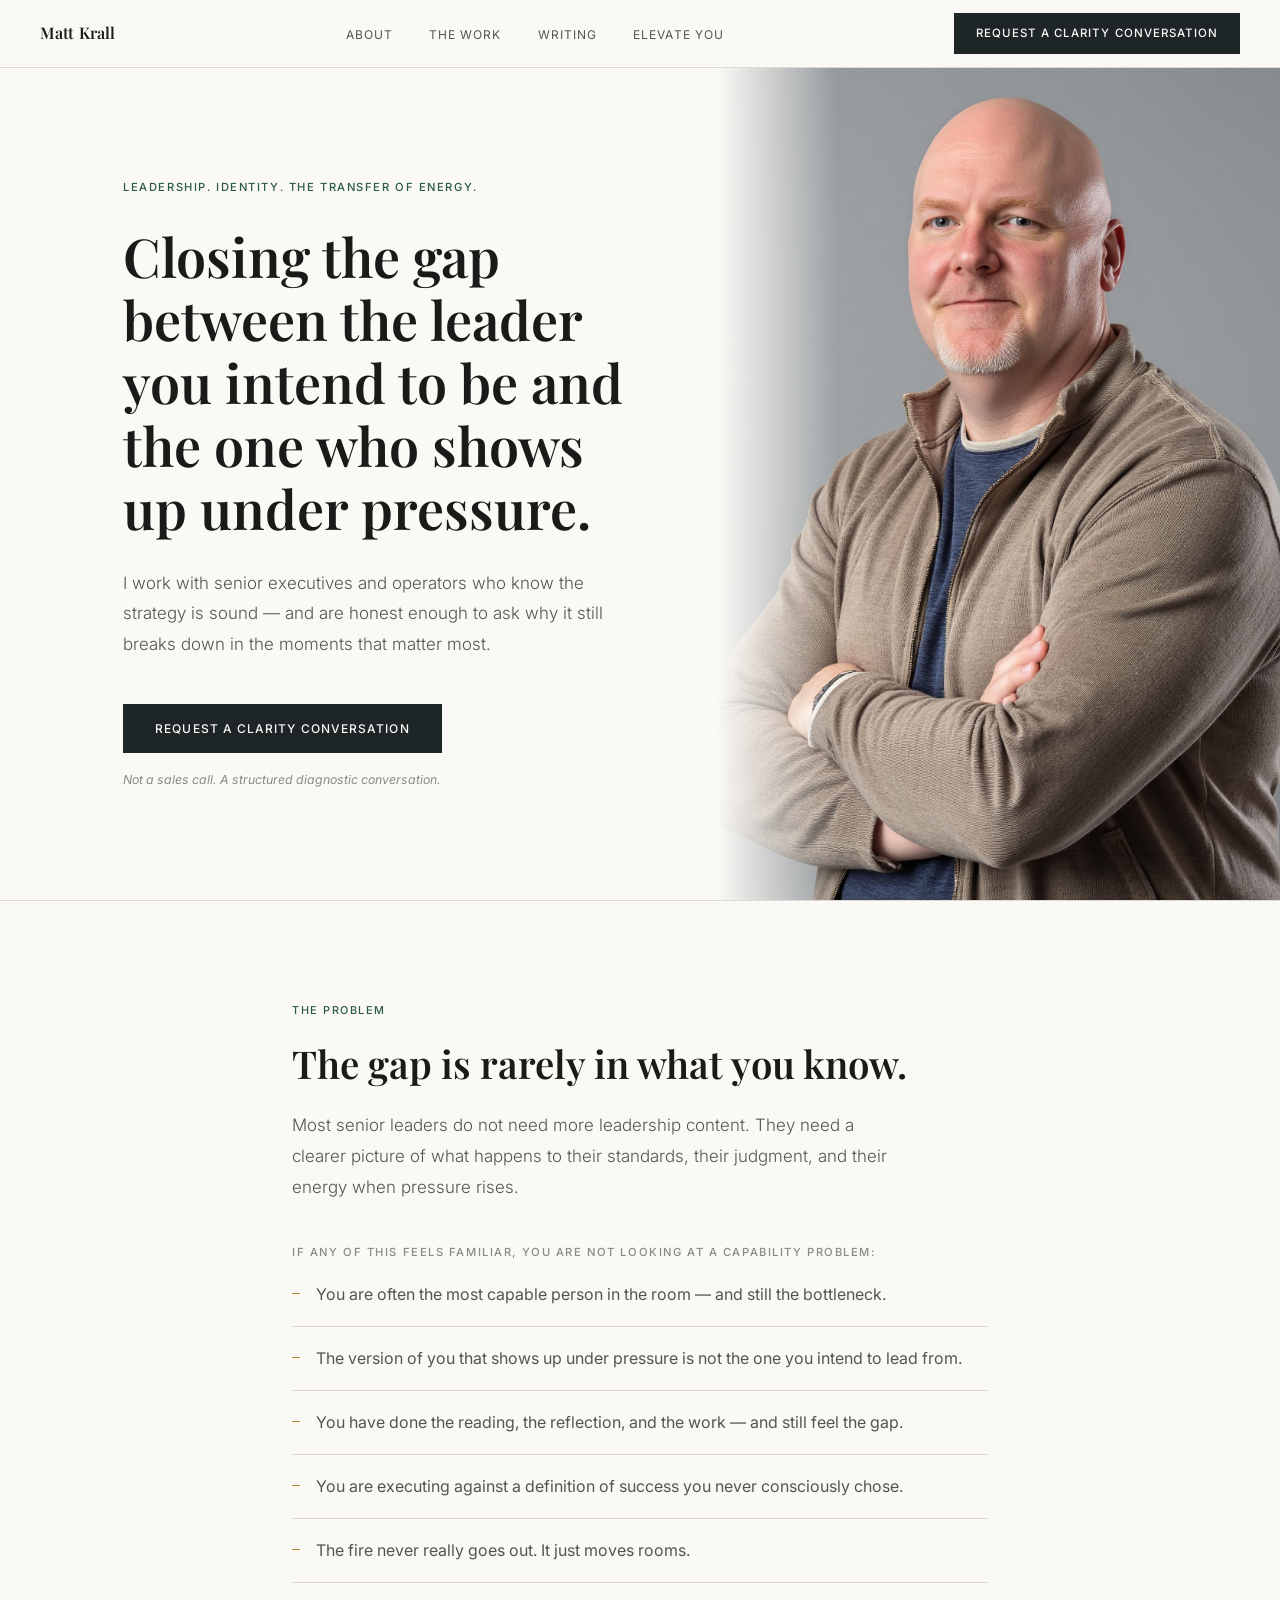
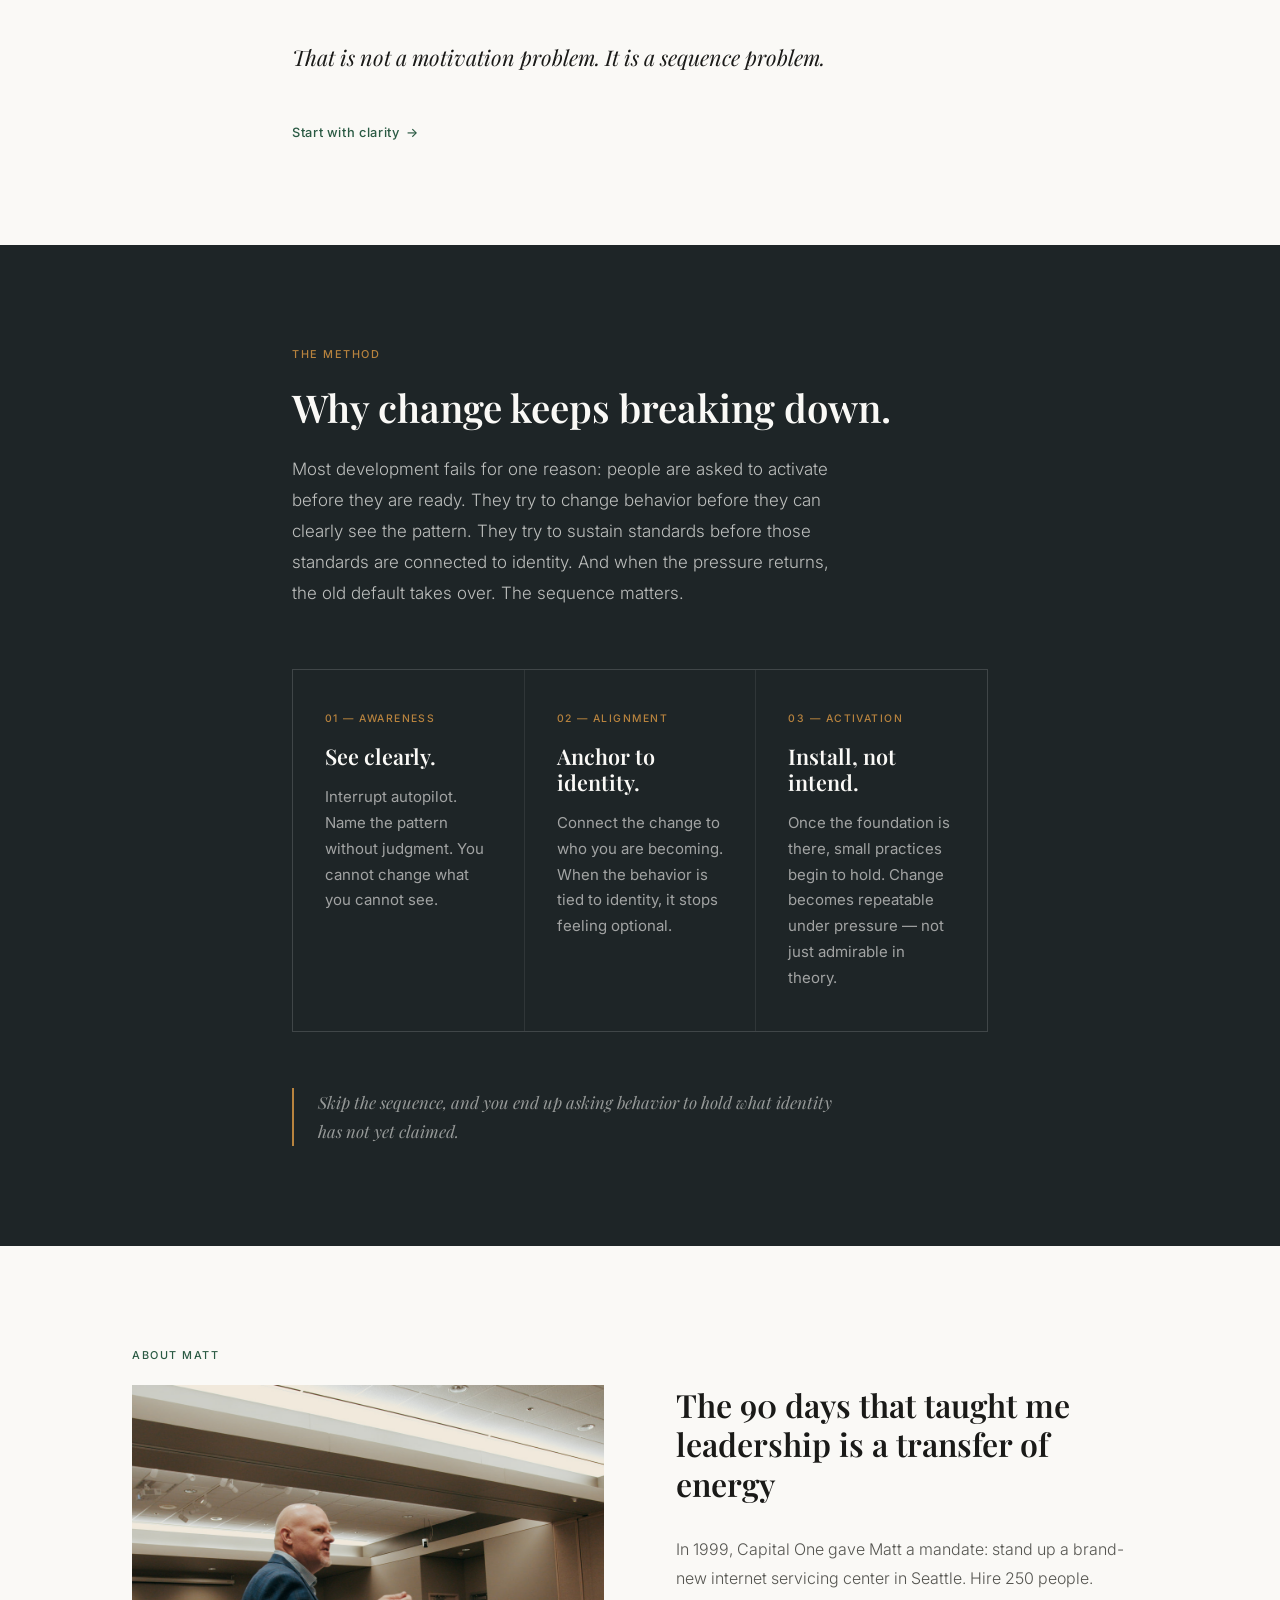
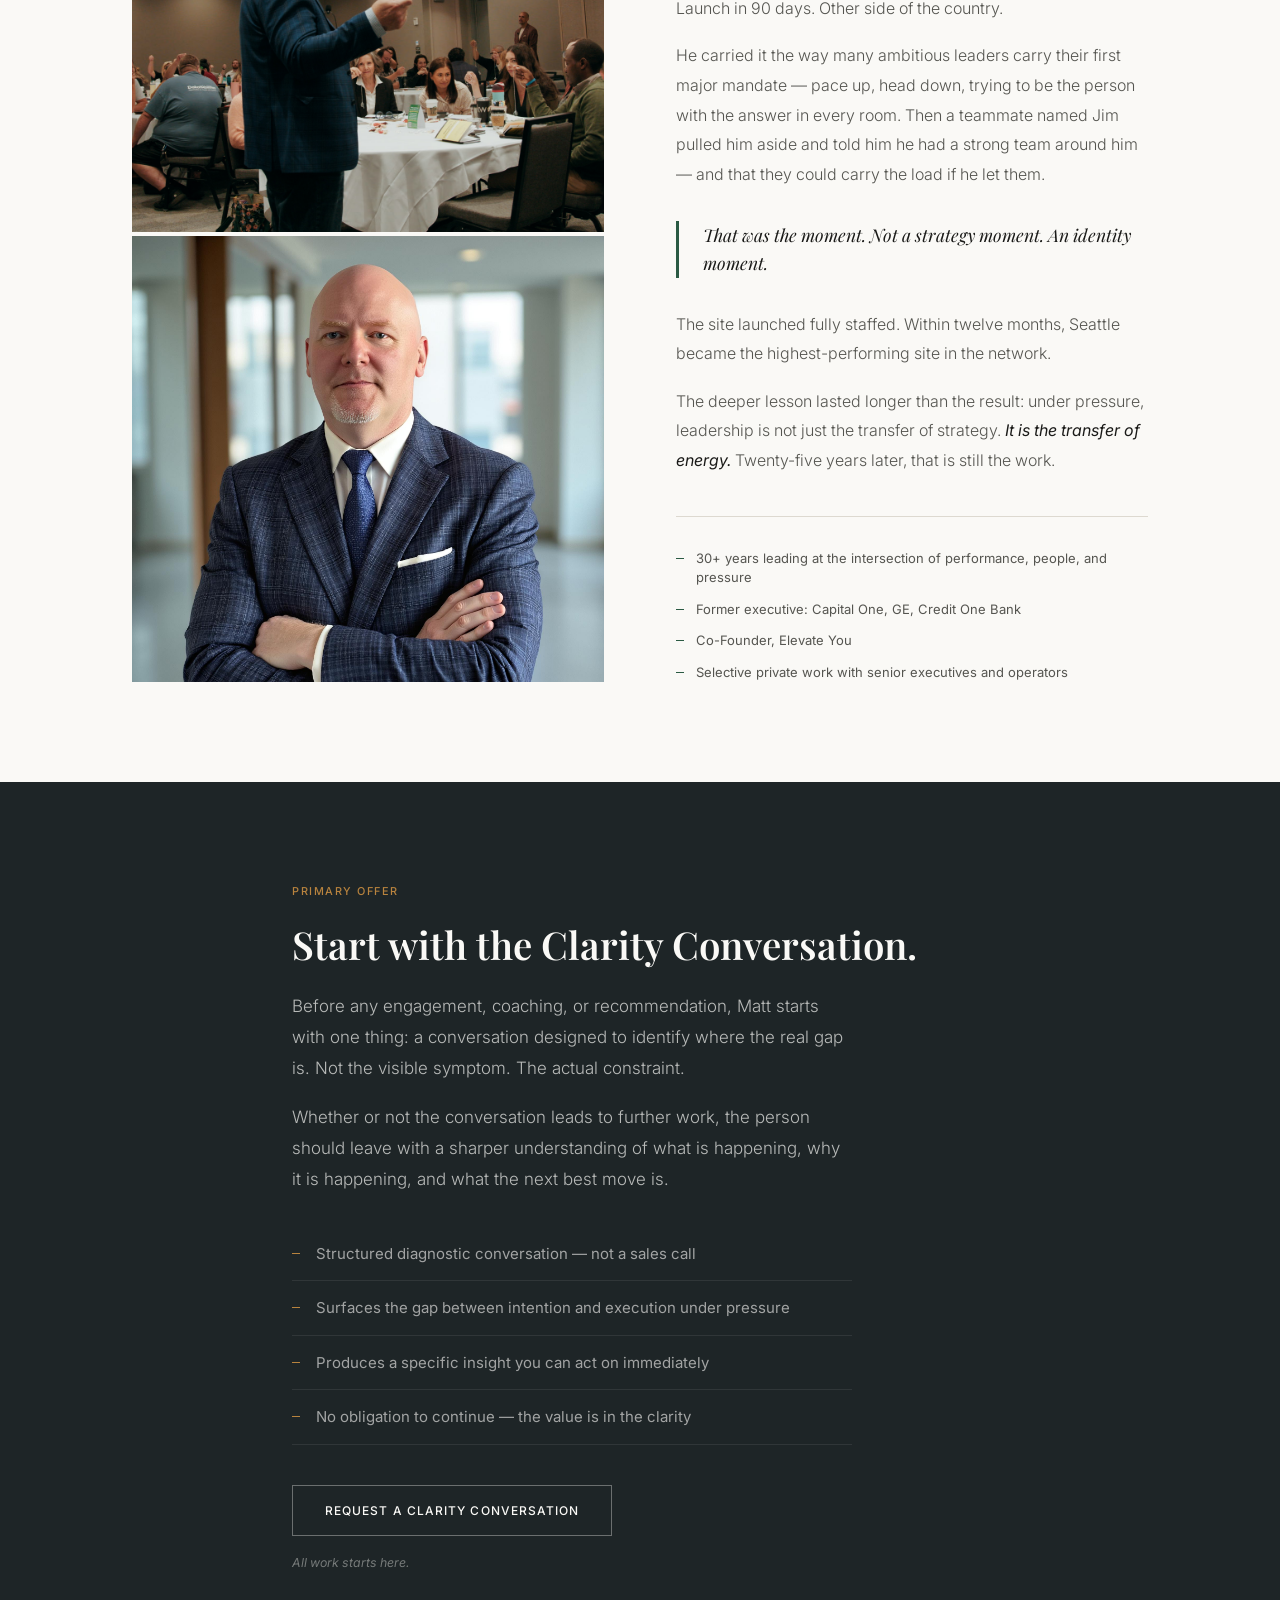
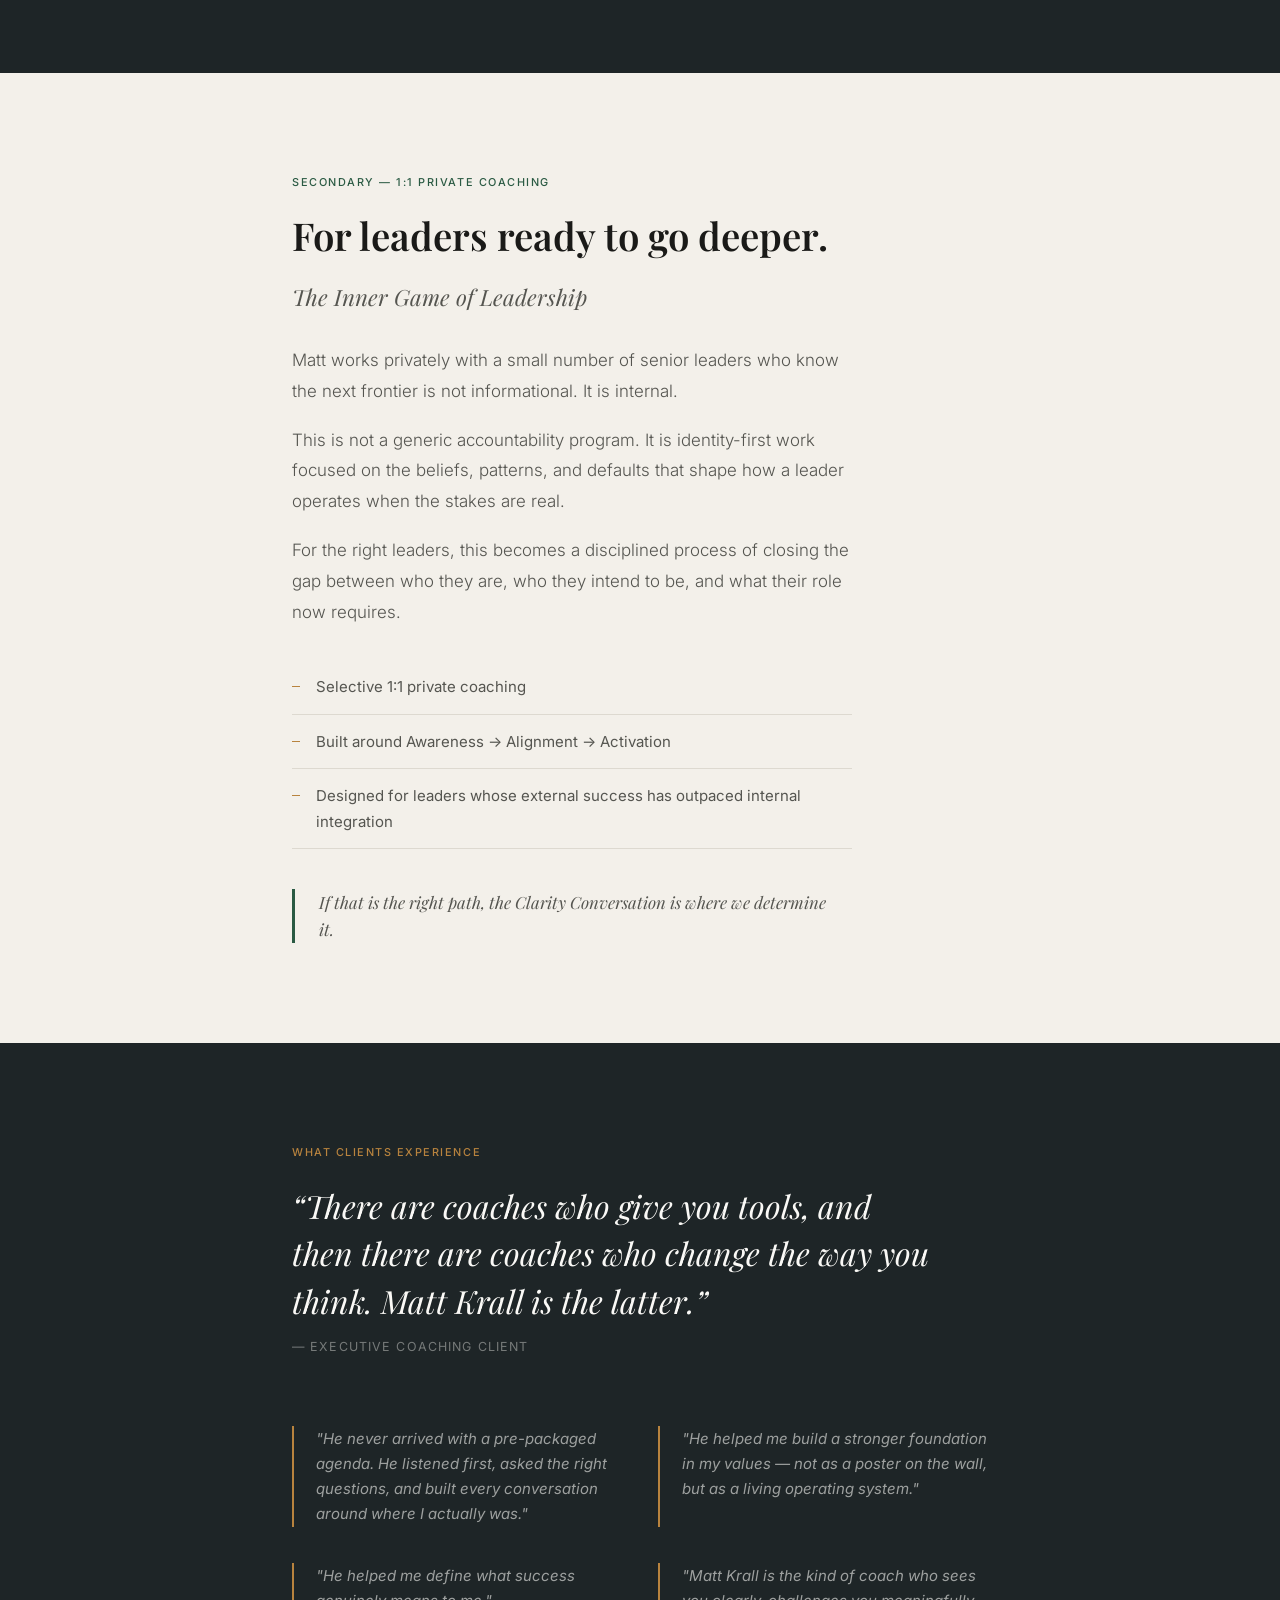
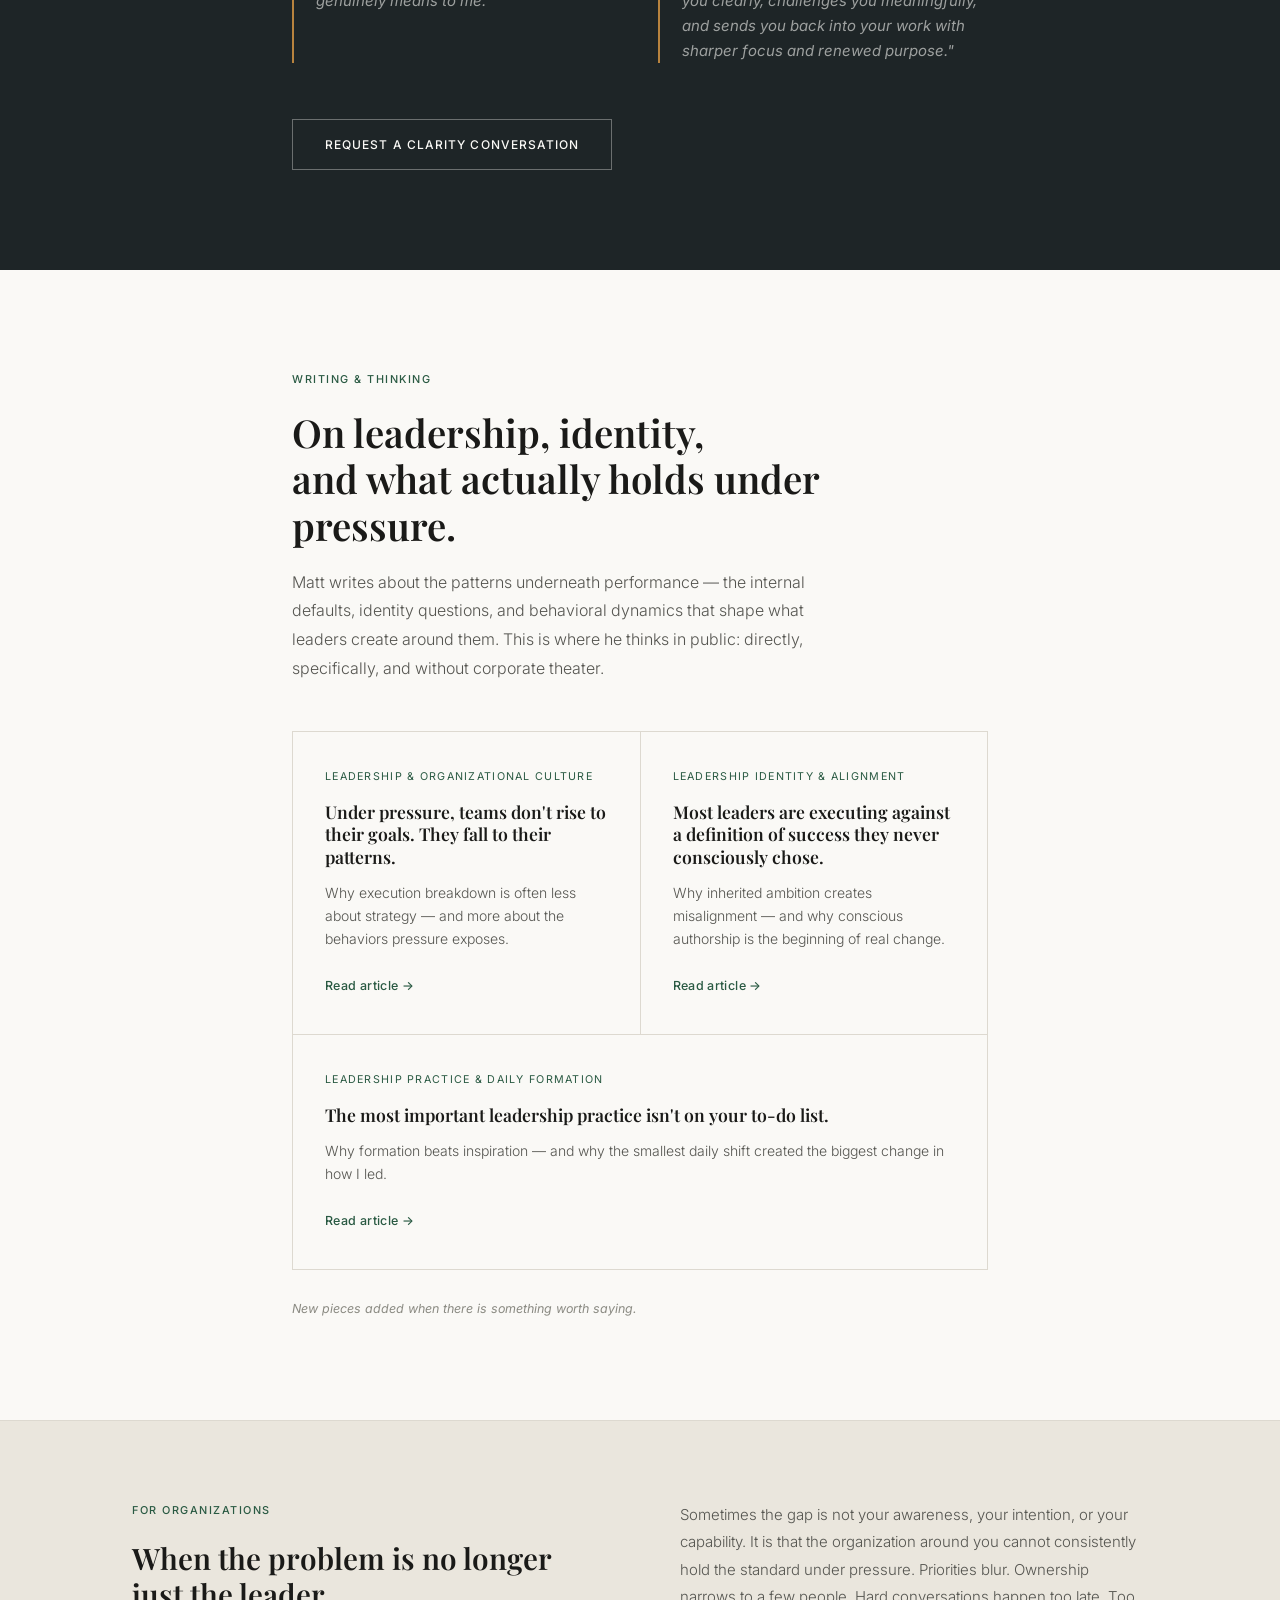
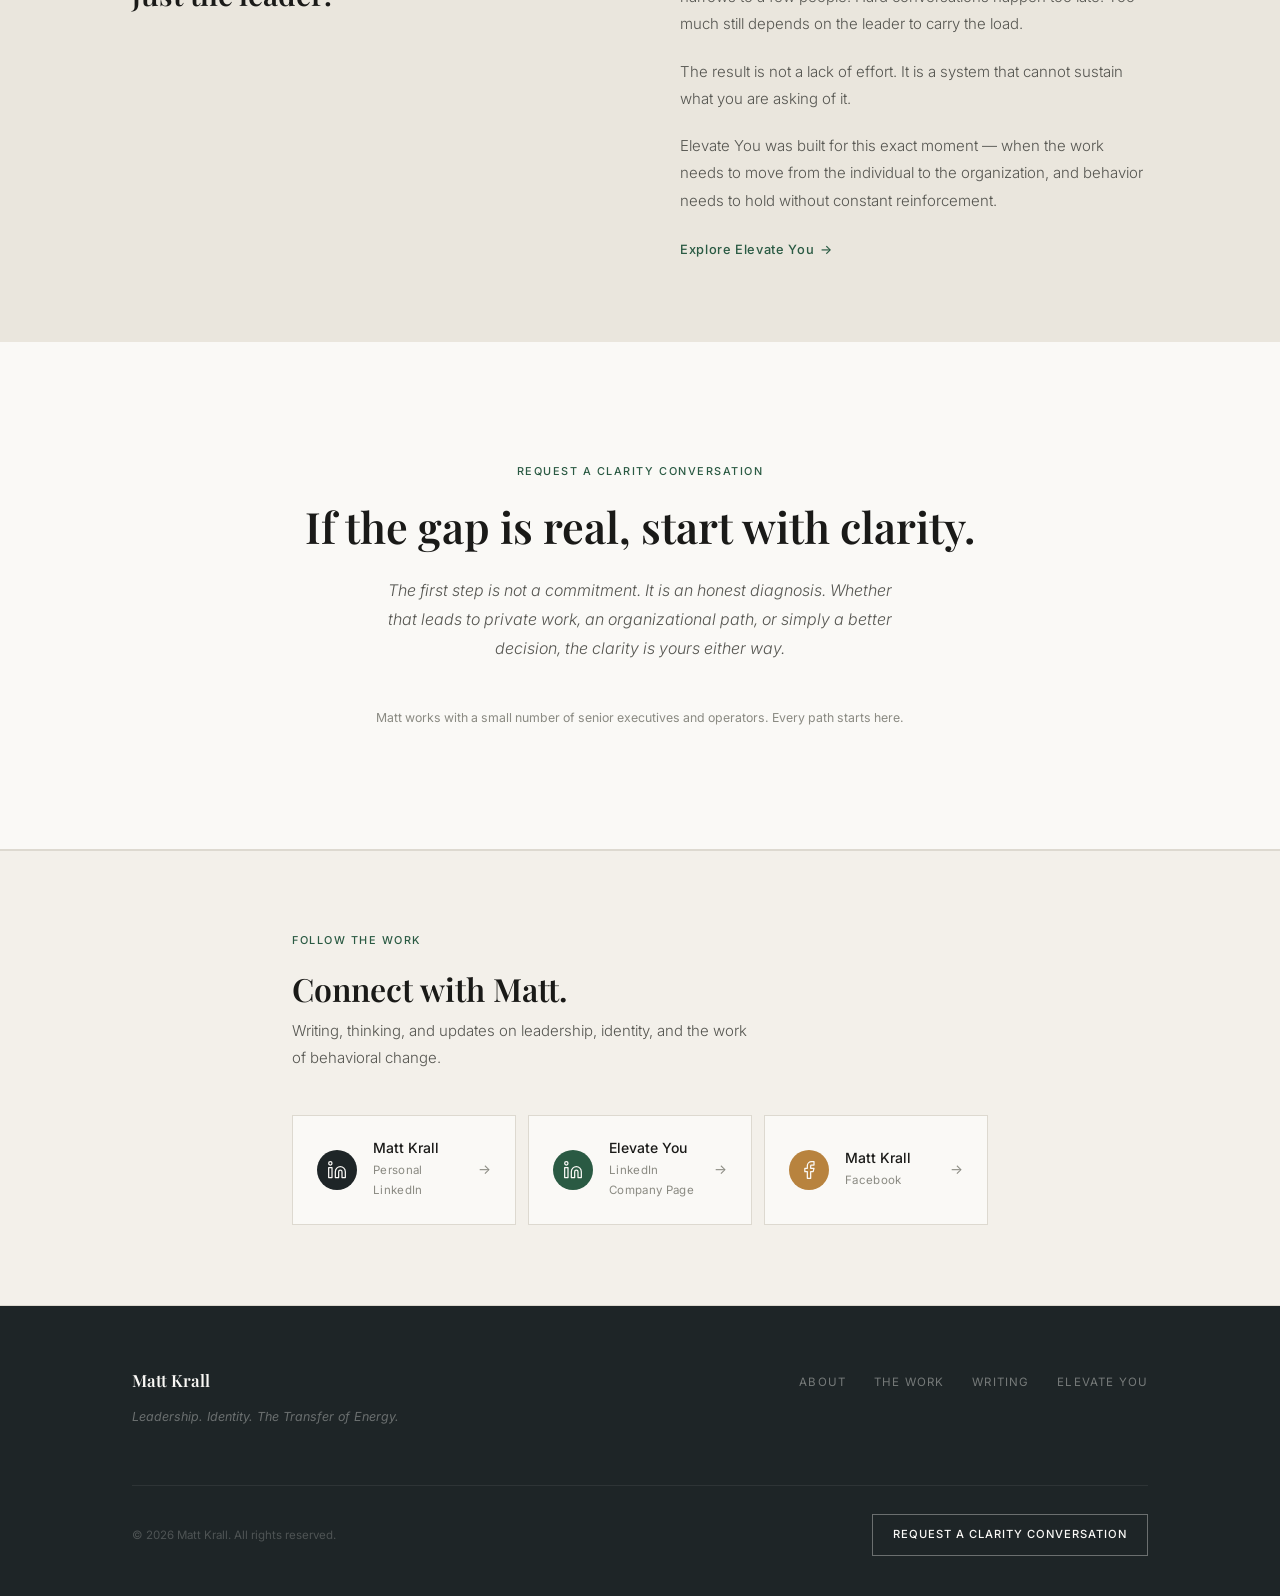
==== commit a72cc6fb: "Revise homepage and add 3 article subpages per Matt's feedback - Tighten homepage hierarchy: new pro" ====
--- a/index.html
+++ b/index.html
@@ -4,7 +4,7 @@
   <meta charset="UTF-8">
   <meta name="viewport" content="width=device-width, initial-scale=1.0">
   <title>Matt Krall — Leadership. Identity. The Transfer of Energy.</title>
-  <meta name="description" content="I help senior operators close the gap between who they intend to be as a leader — and who actually shows up when pressure arrives.">
+  <meta name="description" content="I work with senior executives and operators who know the strategy is sound — and are honest enough to ask why it still breaks down in the moments that matter most.">
   <link rel="preconnect" href="https://fonts.googleapis.com">
   <link rel="preconnect" href="https://fonts.gstatic.com" crossorigin>
   <link href="https://fonts.googleapis.com/css2?family=Playfair+Display:ital,wght@0,400;0,600;0,700;1,400;1,600&family=Inter:ital,wght@0,300;0,400;0,500;1,300;1,400&display=swap" rel="stylesheet">
@@ -114,7 +114,6 @@
     }
     .connect__icon--green { background-color: var(--green); }
     .connect__icon--amber { background-color: var(--amber); }
-
     .connect__card-text {
       flex: 1;
       display: flex;
@@ -184,7 +183,6 @@
       color: var(--cream);
     }
     .btn--dark:hover { background-color: #111618; }
-
     .btn--outline {
       background-color: transparent;
       color: var(--ink);
@@ -194,14 +192,12 @@
       background-color: var(--ink);
       color: var(--cream);
     }
-
     .btn--ghost {
       background-color: transparent;
       color: var(--cream);
       border: 1px solid rgba(250,249,246,0.35);
     }
     .btn--ghost:hover { border-color: var(--cream); }
-
     .btn--ghost-ink {
       background-color: transparent;
       color: var(--charcoal);
@@ -269,10 +265,8 @@
       transition: color 0.2s;
     }
     .nav__links a:hover { color: var(--ink); }
-
     .nav__cta { font-size: 0.72rem; padding: 10px 22px; }
 
-    /* hamburger — mobile only */
     .nav__burger {
       display: none;
       flex-direction: column;
@@ -290,7 +284,6 @@
       transition: all 0.3s ease;
     }
 
-    /* mobile nav drawer */
     .nav__drawer {
       display: none;
       position: fixed;
@@ -337,7 +330,6 @@
       max-width: 760px;
     }
     .hero__text-inner { max-width: 600px; }
-
     .hero__eyebrow {
       font-size: 0.7rem;
       letter-spacing: 0.14em;
@@ -374,7 +366,6 @@
       color: var(--slate-light);
       font-style: italic;
     }
-
     .hero__image {
       position: absolute;
       right: 0; top: 68px; bottom: 0;
@@ -414,6 +405,15 @@
     }
     .section--dark .section__headline { color: var(--cream); }
 
+    .section__subhead {
+      font-family: 'Playfair Display', serif;
+      font-size: clamp(1.1rem, 2vw, 1.4rem);
+      font-style: italic;
+      color: var(--slate);
+      margin-bottom: 32px;
+      line-height: 1.35;
+    }
+
     .section__intro {
       font-size: 1.0625rem;
       color: var(--slate);
@@ -428,15 +428,12 @@
        THE PROBLEM
     ════════════════════════════════ */
     .problem__opener {
-      font-family: 'Playfair Display', serif;
-      font-size: clamp(1.15rem, 2.2vw, 1.55rem);
-      font-style: italic;
-      color: var(--ink);
-      line-height: 1.58;
-      border-left: 3px solid var(--green);
-      padding-left: 28px;
-      margin-bottom: 56px;
+      font-size: 1.0625rem;
+      color: var(--slate);
+      line-height: 1.82;
       max-width: 620px;
+      font-weight: 300;
+      margin-bottom: 40px;
     }
 
     .problem__ifyou {
@@ -483,12 +480,11 @@
        THE SEQUENCE
     ════════════════════════════════ */
     .sequence__setup {
-      font-family: 'Playfair Display', serif;
-      font-size: clamp(1.05rem, 1.8vw, 1.3rem);
-      font-style: italic;
-      color: rgba(250,249,246,0.78);
-      line-height: 1.65;
+      font-size: 1.0625rem;
+      color: rgba(250,249,246,0.72);
+      line-height: 1.82;
       max-width: 560px;
+      font-weight: 300;
       margin-bottom: 60px;
     }
 
@@ -557,12 +553,8 @@
       display: block;
       min-height: 0;
     }
-    .origin__image img:first-child {
-      object-position: center 20%;
-    }
-    .origin__image img:last-child {
-      object-position: center 15%;
-    }
+    .origin__image img:first-child { object-position: center 20%; }
+    .origin__image img:last-child  { object-position: center 15%; }
 
     .origin__headline {
       font-size: clamp(1.45rem, 2.5vw, 2rem);
@@ -590,113 +582,97 @@
       line-height: 1.6;
     }
 
-    .origin__coaching {
+    .proof-strip {
       margin-top: 40px;
-      padding: 28px 28px 28px 24px;
-      background-color: var(--cream-dark);
-      border-left: 3px solid var(--rule);
-    }
-    .origin__coaching p {
+      padding-top: 32px;
+      border-top: 1px solid var(--rule);
+    }
+    .proof-strip ul {
+      list-style: none;
+      display: flex;
+      flex-direction: column;
+      gap: 12px;
+    }
+    .proof-strip li {
+      font-size: 0.8125rem;
+      color: var(--slate);
+      padding-left: 20px;
+      position: relative;
+      line-height: 1.5;
+    }
+    .proof-strip li::before {
+      content: '';
+      position: absolute;
+      left: 0;
+      top: 9px;
+      width: 8px;
+      height: 1px;
+      background-color: var(--green);
+    }
+
+
+    /* ════════════════════════════════
+       OFFER SECTIONS
+    ════════════════════════════════ */
+    .offer__body {
+      font-size: 1.0625rem;
+      line-height: 1.82;
+      max-width: 560px;
+      font-weight: 300;
+      margin-bottom: 18px;
+    }
+    .section--dark .offer__body  { color: rgba(250,249,246,0.70); }
+    .section--tinted .offer__body { color: var(--slate); }
+
+    .offer__list {
+      list-style: none;
+      margin: 32px 0 40px;
+      max-width: 560px;
+    }
+    .offer__list li {
       font-size: 0.9375rem;
-      color: var(--slate);
-      line-height: 1.78;
-      margin-bottom: 16px;
-    }
-
-
-    /* ════════════════════════════════
-       THE WORK
-    ════════════════════════════════ */
-    .work__header { margin-bottom: 48px; }
-
-    .work__grid {
-      display: grid;
-      grid-template-columns: repeat(3, 1fr);
-      gap: 1px;
-      background-color: var(--rule);
-      border: 1px solid var(--rule);
-    }
-
-    .work__card { background-color: var(--cream-mid); padding: 44px 36px; }
-    .work__card--primary { background-color: var(--charcoal); }
-
-    .work__card-tag {
-      font-size: 0.65rem;
-      letter-spacing: 0.12em;
-      text-transform: uppercase;
-      font-weight: 500;
-      margin-bottom: 18px;
-      display: block;
-    }
-    .work__card--primary .work__card-tag { color: var(--amber); }
-    .work__card:not(.work__card--primary) .work__card-tag { color: var(--slate-light); }
-
-    .work__card-name {
-      font-family: 'Playfair Display', serif;
-      font-size: 1.3rem;
-      line-height: 1.22;
-      margin-bottom: 16px;
-    }
-    .work__card--primary .work__card-name { color: var(--cream); }
-    .work__card:not(.work__card--primary) .work__card-name { color: var(--ink); }
-
-    .work__card-desc {
-      font-size: 0.9375rem;
-      line-height: 1.75;
-      margin-bottom: 28px;
-      font-weight: 300;
-    }
-    .work__card--primary .work__card-desc { color: rgba(250,249,246,0.65); }
-    .work__card:not(.work__card--primary) .work__card-desc { color: var(--slate); }
-
-    .work__card-list {
-      list-style: none;
-      margin-bottom: 32px;
-    }
-    .work__card-list li {
-      font-size: 0.875rem;
-      line-height: 1.6;
-      padding: 9px 0 9px 18px;
+      line-height: 1.7;
+      padding: 14px 0 14px 24px;
       border-bottom: 1px solid;
       position: relative;
     }
-    .work__card--primary .work__card-list li {
-      color: rgba(250,249,246,0.55);
+    .section--dark .offer__list li {
+      color: rgba(250,249,246,0.60);
       border-color: rgba(250,249,246,0.08);
     }
-    .work__card:not(.work__card--primary) .work__card-list li {
+    .section--tinted .offer__list li {
       color: var(--slate);
       border-color: var(--rule);
     }
-    .work__card-list li::before {
-      content: '—';
+    .offer__list li::before {
+      content: '';
       position: absolute;
       left: 0;
-      opacity: 0.35;
-      font-size: 0.7rem;
-      top: 10px;
-    }
-
-    .work__card-note {
-      font-size: 0.8rem;
+      top: 26px;
+      width: 8px;
+      height: 1px;
+      background-color: var(--amber);
+    }
+
+    .offer__note {
+      margin-top: 16px;
+      font-size: 0.77rem;
       font-style: italic;
     }
-    .work__card--primary .work__card-note { color: rgba(250,249,246,0.40); }
-    .work__card:not(.work__card--primary) .work__card-note { color: var(--slate-light); }
-
-    .work__card-cta {
-      display: inline-flex;
-      align-items: center;
-      gap: 6px;
-      font-size: 0.78rem;
-      font-weight: 500;
-      letter-spacing: 0.05em;
-      color: var(--green);
-      transition: gap 0.2s;
-    }
-    .work__card-cta:hover { gap: 10px; }
-    .work__card-cta::after { content: '→'; }
-    .work__card--primary .work__card-cta { color: var(--amber); }
+    .section--dark .offer__note  { color: rgba(250,249,246,0.40); }
+    .section--tinted .offer__note { color: var(--slate-light); }
+
+    .offer__close {
+      font-family: 'Playfair Display', serif;
+      font-size: 1.05rem;
+      font-style: italic;
+      color: var(--slate);
+      border-left: 3px solid var(--green);
+      padding-left: 24px;
+      margin-top: 40px;
+      line-height: 1.6;
+      max-width: 540px;
+    }
 
 
     /* ════════════════════════════════
@@ -726,6 +702,7 @@
       display: grid;
       grid-template-columns: 1fr 1fr;
       gap: 36px;
+      margin-bottom: 56px;
     }
     .proof__pull {
       border-left: 2px solid var(--amber);
@@ -765,6 +742,11 @@
       margin-top: 18px;
       font-size: 0.77rem;
       color: var(--slate-light);
+    }
+    .cta-block__form {
+      margin: 40px auto 0;
+      max-width: 640px;
+      text-align: left;
     }
 
 
@@ -795,13 +777,14 @@
       transition: background-color 0.18s;
     }
     .writing__post:hover { background-color: var(--cream-mid); }
-
-    .writing__post-date {
+    .writing__post--wide { grid-column: span 2; }
+
+    .writing__post-tag {
       display: block;
       font-size: 0.67rem;
       letter-spacing: 0.12em;
       text-transform: uppercase;
-      color: var(--slate-light);
+      color: var(--green);
       margin-bottom: 14px;
     }
     .writing__post-title {
@@ -816,6 +799,13 @@
       color: var(--slate);
       line-height: 1.65;
       font-weight: 300;
+      margin-bottom: 20px;
+    }
+    .writing__post-read {
+      font-size: 0.78rem;
+      font-weight: 500;
+      color: var(--green);
+      letter-spacing: 0.03em;
     }
 
     .writing__note {
@@ -839,7 +829,6 @@
       gap: 80px;
       align-items: start;
     }
-
     .bridge__headline {
       font-family: 'Playfair Display', serif;
       font-size: clamp(1.4rem, 2.5vw, 1.85rem);
@@ -847,22 +836,12 @@
       line-height: 1.22;
       margin-bottom: 0;
     }
-
     .bridge__body {
       font-size: 0.9375rem;
       color: var(--slate);
       line-height: 1.82;
-      margin-bottom: 28px;
+      margin-bottom: 20px;
       font-weight: 300;
-    }
-    .bridge__logo {
-      display: inline-block;
-      font-family: 'Playfair Display', serif;
-      font-size: 0.95rem;
-      font-weight: 600;
-      color: var(--green);
-      letter-spacing: 0.03em;
-      margin-top: 24px;
     }
 
 
@@ -892,7 +871,6 @@
       color: rgba(250,249,246,0.35);
       font-style: italic;
     }
-
     .footer__nav {
       list-style: none;
       display: flex;
@@ -906,7 +884,6 @@
       transition: color 0.2s;
     }
     .footer__nav a:hover { color: rgba(250,249,246,0.85); }
-
     .footer__bottom {
       border-top: 1px solid rgba(250,249,246,0.07);
       padding-top: 28px;
@@ -929,9 +906,6 @@
         gap: 48px;
       }
       .origin__image img { height: 360px; }
-
-      .work__grid { grid-template-columns: 1fr; }
-
       .bridge__inner {
         grid-template-columns: 1fr;
         gap: 40px;
@@ -960,13 +934,12 @@
 
       .section { padding: 72px 0; }
 
-      .sequence__steps {
-        grid-template-columns: 1fr;
-      }
+      .sequence__steps { grid-template-columns: 1fr; }
 
       .proof__pulls { grid-template-columns: 1fr; }
 
       .writing__grid { grid-template-columns: 1fr; }
+      .writing__post--wide { grid-column: span 1; }
 
       .footer__top {
         flex-direction: column;
@@ -1006,6 +979,7 @@
         <li><a href="#about">About</a></li>
         <li><a href="#the-work">The Work</a></li>
         <li><a href="#writing">Writing</a></li>
+        <li><a href="https://goelevateyou.com" target="_blank" rel="noopener noreferrer">Elevate You</a></li>
       </ul>
 
       <a href="#clarity-conversation" class="btn btn--dark nav__cta">Request a Clarity Conversation</a>
@@ -1022,6 +996,7 @@
       <li><a href="#about">About</a></li>
       <li><a href="#the-work">The Work</a></li>
       <li><a href="#writing">Writing</a></li>
+      <li><a href="https://goelevateyou.com" target="_blank" rel="noopener noreferrer">Elevate You</a></li>
       <li><a href="#clarity-conversation">Request a Clarity Conversation</a></li>
     </ul>
   </div>
@@ -1034,8 +1009,8 @@
     <div class="hero__text">
       <div class="hero__text-inner wrap">
         <span class="hero__eyebrow">Leadership. Identity. The Transfer of Energy.</span>
-        <h1 class="hero__headline">Closing the gap between the leader you intend to be and the one who shows up.</h1>
-        <p class="hero__sub">I work with senior executives and operators who know the strategy is sound — and are honest enough to ask why it keeps breaking down under pressure.</p>
+        <h1 class="hero__headline">Closing the gap between the leader you intend to be and the one who shows up under pressure.</h1>
+        <p class="hero__sub">I work with senior executives and operators who know the strategy is sound — and are honest enough to ask why it still breaks down in the moments that matter most.</p>
         <div class="hero__actions">
           <a href="#clarity-conversation" class="btn btn--dark">Request a Clarity Conversation</a>
         </div>
@@ -1056,52 +1031,53 @@
   <section class="section" id="the-problem" aria-labelledby="problem-heading">
     <div class="wrap">
       <span class="label">The Problem</span>
-      <blockquote class="problem__opener">
-        "Right now, somewhere in your organization, it is 2:00 PM on a Tuesday. The strategy is sound. The people are capable. And the pressure is quietly asking a question your last engagement survey will never capture."
-      </blockquote>
-
-      <p class="problem__ifyou">If you're feeling like —</p>
-      <ul class="problem__list" id="problem-heading">
-        <li>You're the most capable person in the room — and also the bottleneck.</li>
-        <li>The version of you that shows up under pressure is not the one you intend to be.</li>
-        <li>You've read the books, done the work, and still feel the gap.</li>
-        <li>You're executing against a definition of success you never consciously chose.</li>
-        <li>The fire never actually goes out — it just moves rooms.</li>
+      <h2 class="section__headline" id="problem-heading">The gap is rarely in what you know.</h2>
+
+      <p class="problem__opener">Most senior leaders do not need more leadership content. They need a clearer picture of what happens to their standards, their judgment, and their energy when pressure rises.</p>
+
+      <p class="problem__ifyou">If any of this feels familiar, you are not looking at a capability problem:</p>
+      <ul class="problem__list">
+        <li>You are often the most capable person in the room — and still the bottleneck.</li>
+        <li>The version of you that shows up under pressure is not the one you intend to lead from.</li>
+        <li>You have done the reading, the reflection, and the work — and still feel the gap.</li>
+        <li>You are executing against a definition of success you never consciously chose.</li>
+        <li>The fire never really goes out. It just moves rooms.</li>
       </ul>
 
-      <p class="problem__close">"That's not a motivation problem. That's a sequence problem."</p>
-      <a href="#clarity-conversation" class="btn btn--ghost-ink">Let's talk about the gap</a>
+      <p class="problem__close">That is not a motivation problem. It is a sequence problem.</p>
+      <a href="#clarity-conversation" class="arrow-link">Start with clarity</a>
     </div>
   </section>
 
 
   <!-- ══════════════════════════════
-       THE SEQUENCE
+       THE METHOD
   ══════════════════════════════ -->
   <section class="section section--dark" id="the-sequence" aria-labelledby="sequence-heading">
     <div class="wrap">
-      <span class="label label--amber">The Diagnosis</span>
-      <p class="sequence__setup">Most personal development fails not because of weak content — but because of wrong sequence. People jump from desire directly to activation. Without Awareness and Alignment as the foundation, every new behavior collapses the first time real pressure returns.</p>
-
-      <div class="sequence__steps" id="sequence-heading" role="list">
+      <span class="label label--amber">The Method</span>
+      <h2 class="section__headline" id="sequence-heading">Why change keeps breaking down.</h2>
+      <p class="sequence__setup">Most development fails for one reason: people are asked to activate before they are ready. They try to change behavior before they can clearly see the pattern. They try to sustain standards before those standards are connected to identity. And when the pressure returns, the old default takes over. The sequence matters.</p>
+
+      <div class="sequence__steps" role="list">
         <div class="sequence__step" role="listitem">
           <span class="sequence__step-num">01 — Awareness</span>
           <h3 class="sequence__step-name">See clearly.</h3>
-          <p class="sequence__step-body">Ground yourself without judgment. See the pattern that's been running on autopilot. You cannot change what you cannot see — and you cannot see clearly through judgment.</p>
+          <p class="sequence__step-body">Interrupt autopilot. Name the pattern without judgment. You cannot change what you cannot see.</p>
         </div>
         <div class="sequence__step" role="listitem">
           <span class="sequence__step-num">02 — Alignment</span>
           <h3 class="sequence__step-name">Anchor to identity.</h3>
-          <p class="sequence__step-body">Connect the desired change to who you are becoming. When desire is tied to your values and your core why, the brain doesn't treat it as a goal. It treats it as identity. And identity doesn't deplete.</p>
+          <p class="sequence__step-body">Connect the change to who you are becoming. When the behavior is tied to identity, it stops feeling optional.</p>
         </div>
         <div class="sequence__step" role="listitem">
           <span class="sequence__step-num">03 — Activation</span>
           <h3 class="sequence__step-name">Install, not intend.</h3>
-          <p class="sequence__step-body">Now the micro-practice has somewhere to anchor. Change becomes installed, not intended. Small reps. Compounding results. Behavior anchored to identity holds under pressure.</p>
+          <p class="sequence__step-body">Once the foundation is there, small practices begin to hold. Change becomes repeatable under pressure — not just admirable in theory.</p>
         </div>
       </div>
 
-      <p class="sequence__close">"Skip the sequence, and you're asking people to change behaviors they can't yet see, for reasons that don't yet feel personal."</p>
+      <p class="sequence__close">Skip the sequence, and you end up asking behavior to hold what identity has not yet claimed.</p>
     </div>
   </section>
 
@@ -1120,22 +1096,27 @@
         </div>
 
         <div class="origin__text">
-          <h2 class="origin__headline" id="about-heading">"The 90 Days That Taught Me Leadership Is a Transfer of Energy"</h2>
+          <h2 class="origin__headline" id="about-heading">The 90 days that taught me leadership is a transfer of energy</h2>
 
           <div class="origin__body">
-            <p>In 1999, Capital One handed me a mandate: stand up a brand-new internet servicing center in Seattle. 250 people to hire. 90 days to launch. Other side of the country.</p>
-            <p>I was carrying it the way most ambitious leaders carry their first big mandate — head down, pace up, trying to be the one with the answer in every room. And then a teammate named Jim pulled me aside. Jim was the EF Hutton of the team — didn't say much, but when he spoke, the room leaned in. He told me I had a strong team around me. That they could carry the load if I let them.</p>
+            <p>In 1999, Capital One gave Matt a mandate: stand up a brand-new internet servicing center in Seattle. Hire 250 people. Launch in 90 days. Other side of the country.</p>
+            <p>He carried it the way many ambitious leaders carry their first major mandate — pace up, head down, trying to be the person with the answer in every room. Then a teammate named Jim pulled him aside and told him he had a strong team around him — and that they could carry the load if he let them.</p>
           </div>
 
           <blockquote class="origin__moment">That was the moment. Not a strategy moment. An identity moment.</blockquote>
 
           <div class="origin__body">
-            <p>We hit the launch date. Fully staffed. Within twelve months, Seattle was the highest-performing site in the network. <em>Twenty-five years later, that insight is still the work.</em></p>
+            <p>The site launched fully staffed. Within twelve months, Seattle became the highest-performing site in the network.</p>
+            <p>The deeper lesson lasted longer than the result: under pressure, leadership is not just the transfer of strategy. <em>It is the transfer of energy.</em> Twenty-five years later, that is still the work.</p>
           </div>
 
-          <div class="origin__coaching">
-            <p>Outside of Elevate You, I work with a small number of senior executives in a private 1:1 coaching capacity. Not a program. A relationship. If that is what you are looking for — the Clarity Conversation is where we start.</p>
-            <a href="#clarity-conversation" class="arrow-link">Request a Clarity Conversation</a>
+          <div class="proof-strip">
+            <ul>
+              <li>30+ years leading at the intersection of performance, people, and pressure</li>
+              <li>Former executive: Capital One, GE, Credit One Bank</li>
+              <li>Co-Founder, Elevate You</li>
+              <li>Selective private work with senior executives and operators</li>
+            </ul>
           </div>
         </div>
 
@@ -1145,71 +1126,53 @@
 
 
   <!-- ══════════════════════════════
-       THE WORK
+       PRIMARY OFFER — CLARITY CONVERSATION
   ══════════════════════════════ -->
-  <section class="section section--tinted" id="the-work" aria-labelledby="work-heading">
-    <div class="wrap--wide">
-      <div class="wrap" style="padding: 0;">
-        <span class="label">The Work</span>
-        <div class="work__header">
-          <h2 class="section__headline" id="work-heading">Three ways to work together.</h2>
-          <p class="section__intro">These are not a menu. They are a natural progression — from the most accessible entry point to the most intensive engagement. Every path begins the same way.</p>
-        </div>
-      </div>
-
-      <div class="work__grid" role="list">
-
-        <!-- Clarity Conversation — Primary -->
-        <div class="work__card work__card--primary" role="listitem">
-          <span class="work__card-tag">Primary — Entry Point</span>
-          <h3 class="work__card-name">The Clarity Conversation</h3>
-          <p class="work__card-desc">Before any program, any engagement, any commitment — I offer one thing: a conversation designed to give you clarity on where the real gap is. Whether or not that conversation leads to working together, you will leave with something actionable and specific.</p>
-          <ul class="work__card-list">
-            <li>A structured diagnostic conversation — not a sales call</li>
-            <li>Surfaces the gap between leadership intention and operational results</li>
-            <li>Produces a specific, named insight you can act on immediately</li>
-            <li>No obligation to continue — the value is in the conversation itself</li>
-          </ul>
-          <a href="#clarity-conversation" class="btn btn--ghost" style="font-size: 0.72rem; padding: 12px 22px;">Start a Conversation</a>
-        </div>
-
-        <!-- Inner Game — Secondary -->
-        <div class="work__card" role="listitem">
-          <span class="work__card-tag">Secondary — 1:1 Private Coaching</span>
-          <h3 class="work__card-name">The Inner Game of Leadership</h3>
-          <p class="work__card-desc">For leaders who are ready to go deeper. Private, ongoing coaching built around the inner architecture of high performance — beliefs, patterns, identity, and the gap between who you are and who the situation needs you to be.</p>
-          <ul class="work__card-list">
-            <li>Highly selective 1:1 private coaching engagement</li>
-            <li>Identity-first: Awareness → Alignment → Activation</li>
-            <li>Designed for the leader who knows the next frontier is internal</li>
-          </ul>
-          <p class="work__card-note">"Limited engagements. Starts with a Clarity Conversation."</p>
-        </div>
-
-        <!-- Elevate You — Bridge -->
-        <div class="work__card" role="listitem">
-          <span class="work__card-tag">Organizational — Elevate You</span>
-          <h3 class="work__card-name">Elevate You</h3>
-          <p class="work__card-desc">When the work needs to scale across a team, a division, or an entire organization — Elevate You is the system built to do exactly that. A 48-week behavioral installation program designed to close the Capacity Gap at scale.</p>
-          <ul class="work__card-list">
-            <li>48-week behavioral capacity program for teams and organizations</li>
-            <li>Science-backed, measurable, embedded in the flow of real work</li>
-            <li>The bridge from personal leadership to organizational performance</li>
-          </ul>
-          <a href="https://elevate-you.com" class="work__card-cta" target="_blank" rel="noopener noreferrer">Learn more about Elevate You</a>
-        </div>
-
-      </div>
+  <section class="section section--dark" id="the-work" aria-labelledby="clarity-offer-heading">
+    <div class="wrap">
+      <span class="label label--amber">Primary Offer</span>
+      <h2 class="section__headline" id="clarity-offer-heading">Start with the Clarity Conversation.</h2>
+      <p class="offer__body">Before any engagement, coaching, or recommendation, Matt starts with one thing: a conversation designed to identify where the real gap is. Not the visible symptom. The actual constraint.</p>
+      <p class="offer__body">Whether or not the conversation leads to further work, the person should leave with a sharper understanding of what is happening, why it is happening, and what the next best move is.</p>
+      <ul class="offer__list">
+        <li>Structured diagnostic conversation — not a sales call</li>
+        <li>Surfaces the gap between intention and execution under pressure</li>
+        <li>Produces a specific insight you can act on immediately</li>
+        <li>No obligation to continue — the value is in the clarity</li>
+      </ul>
+      <a href="#clarity-conversation" class="btn btn--ghost">Request a Clarity Conversation</a>
+      <p class="offer__note">All work starts here.</p>
     </div>
   </section>
 
 
   <!-- ══════════════════════════════
-       PROOF
+       SECONDARY OFFER — INNER GAME
+  ══════════════════════════════ -->
+  <section class="section section--tinted" id="inner-game" aria-labelledby="inner-game-heading">
+    <div class="wrap">
+      <span class="label">Secondary — 1:1 Private Coaching</span>
+      <h2 class="section__headline" id="inner-game-heading">For leaders ready to go deeper.</h2>
+      <p class="section__subhead">The Inner Game of Leadership</p>
+      <p class="offer__body">Matt works privately with a small number of senior leaders who know the next frontier is not informational. It is internal.</p>
+      <p class="offer__body">This is not a generic accountability program. It is identity-first work focused on the beliefs, patterns, and defaults that shape how a leader operates when the stakes are real.</p>
+      <p class="offer__body">For the right leaders, this becomes a disciplined process of closing the gap between who they are, who they intend to be, and what their role now requires.</p>
+      <ul class="offer__list">
+        <li>Selective 1:1 private coaching</li>
+        <li>Built around Awareness → Alignment → Activation</li>
+        <li>Designed for leaders whose external success has outpaced internal integration</li>
+      </ul>
+      <p class="offer__close">If that is the right path, the Clarity Conversation is where we determine it.</p>
+    </div>
+  </section>
+
+
+  <!-- ══════════════════════════════
+       PROOF / TESTIMONIALS
   ══════════════════════════════ -->
   <section class="section section--dark" id="proof" aria-labelledby="proof-heading">
     <div class="wrap">
-      <span class="label label--amber">From a Client</span>
+      <span class="label label--amber">What clients experience</span>
       <blockquote class="proof__anchor" id="proof-heading">There are coaches who give you tools, and then there are coaches who change the way you think. Matt Krall is the latter.</blockquote>
       <p class="proof__attribution">— Executive Coaching Client</p>
 
@@ -1227,25 +1190,10 @@
           <p>"Matt Krall is the kind of coach who sees you clearly, challenges you meaningfully, and sends you back into your work with sharper focus and renewed purpose."</p>
         </div>
       </div>
+
+      <a href="#clarity-conversation" class="btn btn--ghost">Request a Clarity Conversation</a>
     </div>
   </section>
-
-
-  <!-- ══════════════════════════════
-       PRIMARY CTA
-  ══════════════════════════════ -->
-  <section class="cta-block" id="clarity-conversation" aria-labelledby="cta-heading">
-    <div class="wrap">
-      <span class="label" style="text-align: center; display: block;">Request a Clarity Conversation</span>
-      <h2 class="cta-block__headline" id="cta-heading">Not booking is the less honest choice.</h2>
-      <p class="cta-block__support">Not a sales call. A structured diagnostic conversation designed to surface what is actually in the way — clearly, measurably, specifically. You leave with a picture of the gap and a next best move. Whether that involves my work, Elevate You, or another best-fit path — the clarity is yours either way.</p>
-      <!-- Replace href with Pipedrive Meeting Scheduler URL before launch -->
-      <a href="#" class="btn btn--dark" style="padding: 18px 52px; font-size: 0.8rem;">Request a Clarity Conversation</a>
-      <p class="cta-block__note">Matt works with a small number of senior executives and operators. All paths start with this conversation.</p>
-    </div>
-  </section>
-
-  <hr class="divider">
 
 
   <!-- ══════════════════════════════
@@ -1254,19 +1202,27 @@
   <section class="section" id="writing" aria-labelledby="writing-heading">
     <div class="wrap">
       <span class="label">Writing &amp; Thinking</span>
-      <h2 class="section__headline" id="writing-heading" style="margin-bottom: 20px;">On leadership, identity,<br>and what actually holds.</h2>
-      <p class="writing__intro">Occasional writing on the patterns and principles behind the work. Direct, specific, and grounded in twenty-five years at the intersection of strategy and human capacity.</p>
+      <h2 class="section__headline" id="writing-heading" style="margin-bottom: 20px;">On leadership, identity,<br>and what actually holds under pressure.</h2>
+      <p class="writing__intro">Matt writes about the patterns underneath performance — the internal defaults, identity questions, and behavioral dynamics that shape what leaders create around them. This is where he thinks in public: directly, specifically, and without corporate theater.</p>
 
       <div class="writing__grid">
-        <a href="#" class="writing__post">
-          <span class="writing__post-date">Coming Soon</span>
+        <a href="articles/under-pressure.html" class="writing__post">
+          <span class="writing__post-tag">Leadership &amp; Organizational Culture</span>
           <h3 class="writing__post-title">Under pressure, teams don't rise to their goals. They fall to their patterns.</h3>
-          <p class="writing__post-excerpt">Why the question is never capability — and always the system running underneath it.</p>
+          <p class="writing__post-excerpt">Why execution breakdown is often less about strategy — and more about the behaviors pressure exposes.</p>
+          <span class="writing__post-read">Read article →</span>
         </a>
-        <a href="#" class="writing__post">
-          <span class="writing__post-date">Coming Soon</span>
-          <h3 class="writing__post-title">The most expensive ceiling in your organization is the one you don't know you're creating.</h3>
-          <p class="writing__post-excerpt">On the Contagion Rule, and why your internal state sets the limit for everyone in the room.</p>
+        <a href="articles/most-leaders-definition-of-success.html" class="writing__post">
+          <span class="writing__post-tag">Leadership Identity &amp; Alignment</span>
+          <h3 class="writing__post-title">Most leaders are executing against a definition of success they never consciously chose.</h3>
+          <p class="writing__post-excerpt">Why inherited ambition creates misalignment — and why conscious authorship is the beginning of real change.</p>
+          <span class="writing__post-read">Read article →</span>
+        </a>
+        <a href="articles/most-important-leadership-practice.html" class="writing__post writing__post--wide">
+          <span class="writing__post-tag">Leadership Practice &amp; Daily Formation</span>
+          <h3 class="writing__post-title">The most important leadership practice isn't on your to-do list.</h3>
+          <p class="writing__post-excerpt">Why formation beats inspiration — and why the smallest daily shift created the biggest change in how I led.</p>
+          <span class="writing__post-read">Read article →</span>
         </a>
       </div>
 
@@ -1282,19 +1238,36 @@
     <div class="wrap--wide">
       <div class="bridge__inner">
         <div>
-          <span class="label">Organizational Scale</span>
-          <h2 class="bridge__headline" id="bridge-heading">When the individual work is ready to become organizational change — that's where Elevate You comes in.</h2>
+          <span class="label">For Organizations</span>
+          <h2 class="bridge__headline" id="bridge-heading">When the problem is no longer just the leader.</h2>
         </div>
         <div>
-          <p class="bridge__body">The same sequence. The same science. Built for teams, divisions, and entire organizations. A 48-week behavioral installation system that closes the Capacity Gap at scale. Not a workshop. A system that installs behavior in the flow of real work — because behavior that only exists in a training room never makes it to Tuesday.</p>
-          <a href="https://elevate-you.com" class="arrow-link" target="_blank" rel="noopener noreferrer">Learn more about Elevate You</a>
-          <div>
-            <span class="bridge__logo">Elevate You</span>
-          </div>
+          <p class="bridge__body">Sometimes the gap is not your awareness, your intention, or your capability. It is that the organization around you cannot consistently hold the standard under pressure. Priorities blur. Ownership narrows to a few people. Hard conversations happen too late. Too much still depends on the leader to carry the load.</p>
+          <p class="bridge__body">The result is not a lack of effort. It is a system that cannot sustain what you are asking of it.</p>
+          <p class="bridge__body">Elevate You was built for this exact moment — when the work needs to move from the individual to the organization, and behavior needs to hold without constant reinforcement.</p>
+          <a href="https://goelevateyou.com" class="arrow-link" target="_blank" rel="noopener noreferrer">Explore Elevate You</a>
         </div>
       </div>
     </div>
   </section>
+
+
+  <!-- ══════════════════════════════
+       FINAL CTA — EMBEDDED FORM
+  ══════════════════════════════ -->
+  <section class="cta-block" id="clarity-conversation" aria-labelledby="cta-heading">
+    <div class="wrap">
+      <span class="label" style="text-align: center; display: block;">Request a Clarity Conversation</span>
+      <h2 class="cta-block__headline" id="cta-heading">If the gap is real, start with clarity.</h2>
+      <p class="cta-block__support">The first step is not a commitment. It is an honest diagnosis. Whether that leads to private work, an organizational path, or simply a better decision, the clarity is yours either way.</p>
+      <div class="cta-block__form">
+        <div data-fillout-id="ebbd9T63Qfus" data-fillout-embed-type="standard" data-fillout-inherit-parameters data-fillout-dynamic-resize style="width:100%;"></div>
+      </div>
+      <p class="cta-block__note">Matt works with a small number of senior executives and operators. Every path starts here.</p>
+    </div>
+  </section>
+
+  <hr class="divider">
 
 
   <!-- ══════════════════════════════
@@ -1369,7 +1342,7 @@
           <li><a href="#about">About</a></li>
           <li><a href="#the-work">The Work</a></li>
           <li><a href="#writing">Writing</a></li>
-          <li><a href="https://elevate-you.com" target="_blank" rel="noopener noreferrer">Elevate You</a></li>
+          <li><a href="https://goelevateyou.com" target="_blank" rel="noopener noreferrer">Elevate You</a></li>
         </ul>
       </div>
       <div class="footer__bottom">
@@ -1383,8 +1356,8 @@
   <!-- ══════════════════════════════
        SCRIPTS
   ══════════════════════════════ -->
+  <script src="https://server.fillout.com/embed/v1/"></script>
   <script>
-    // Smooth scroll offset for fixed nav
     document.querySelectorAll('a[href^="#"]').forEach(function(link) {
       link.addEventListener('click', function(e) {
         var target = document.querySelector(this.getAttribute('href'));
@@ -1393,12 +1366,10 @@
         var navH = document.querySelector('.nav').offsetHeight;
         var top = target.getBoundingClientRect().top + window.scrollY - navH;
         window.scrollTo({ top: top, behavior: 'smooth' });
-        // close mobile drawer if open
         closeDrawer();
       });
     });
 
-    // Mobile nav
     var burger = document.getElementById('burger');
     var drawer = document.getElementById('nav-drawer');
     var drawerOpen = false;
@@ -1420,7 +1391,6 @@
       drawerOpen ? closeDrawer() : openDrawer();
     });
 
-    // Nav shadow on scroll
     var nav = document.querySelector('.nav');
     window.addEventListener('scroll', function() {
       nav.style.boxShadow = window.scrollY > 10
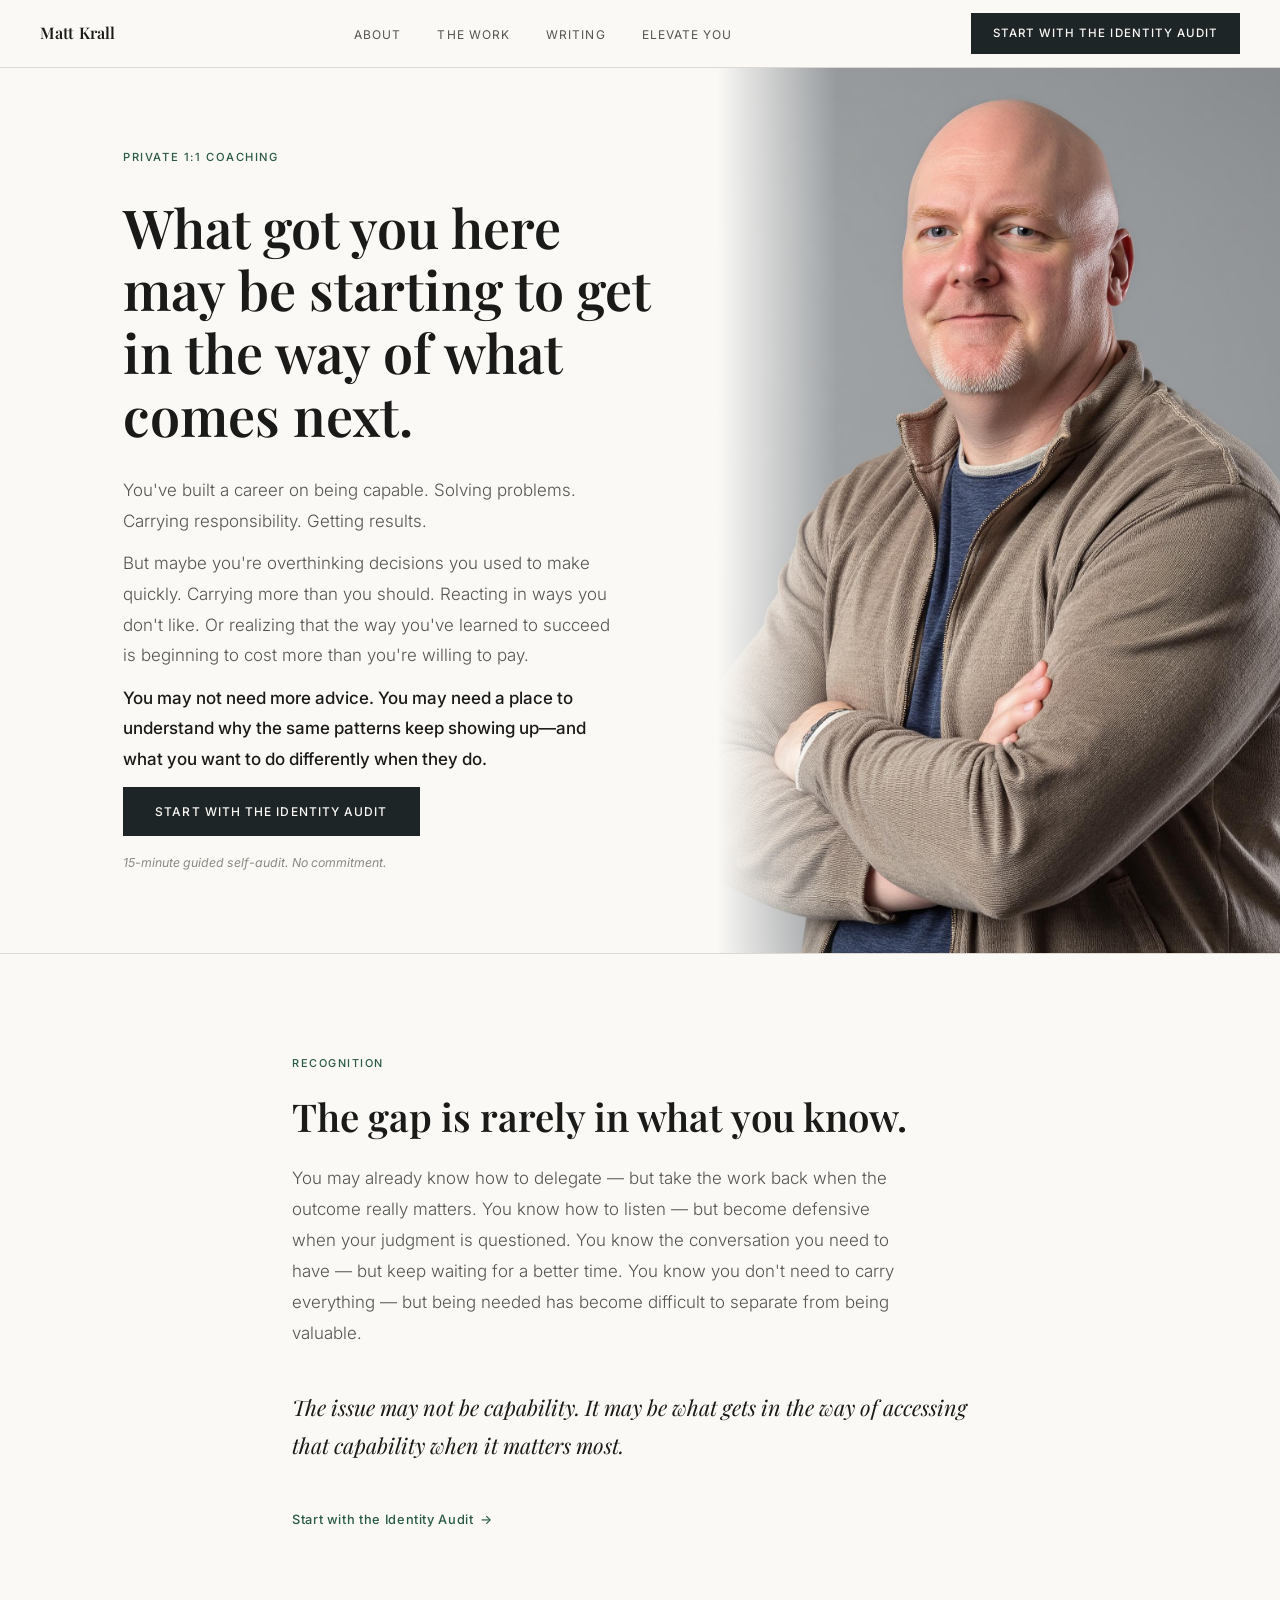
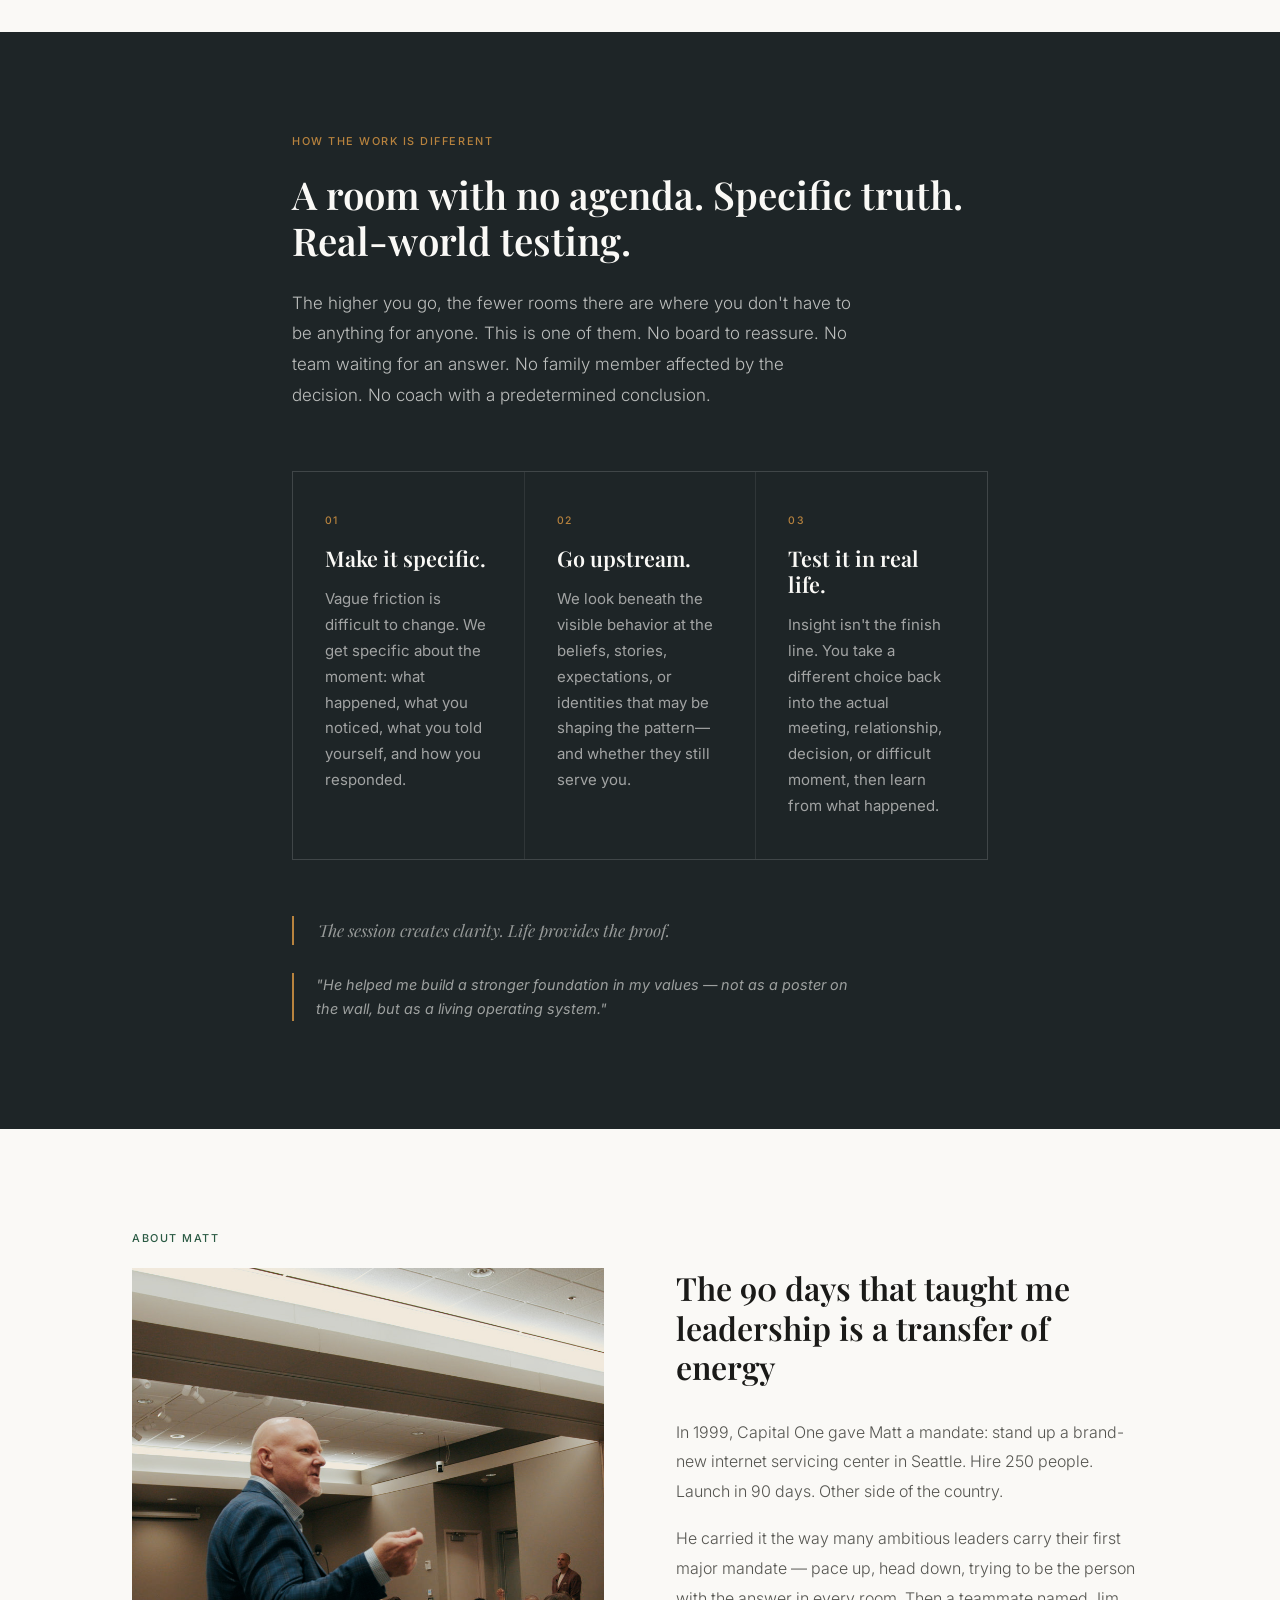
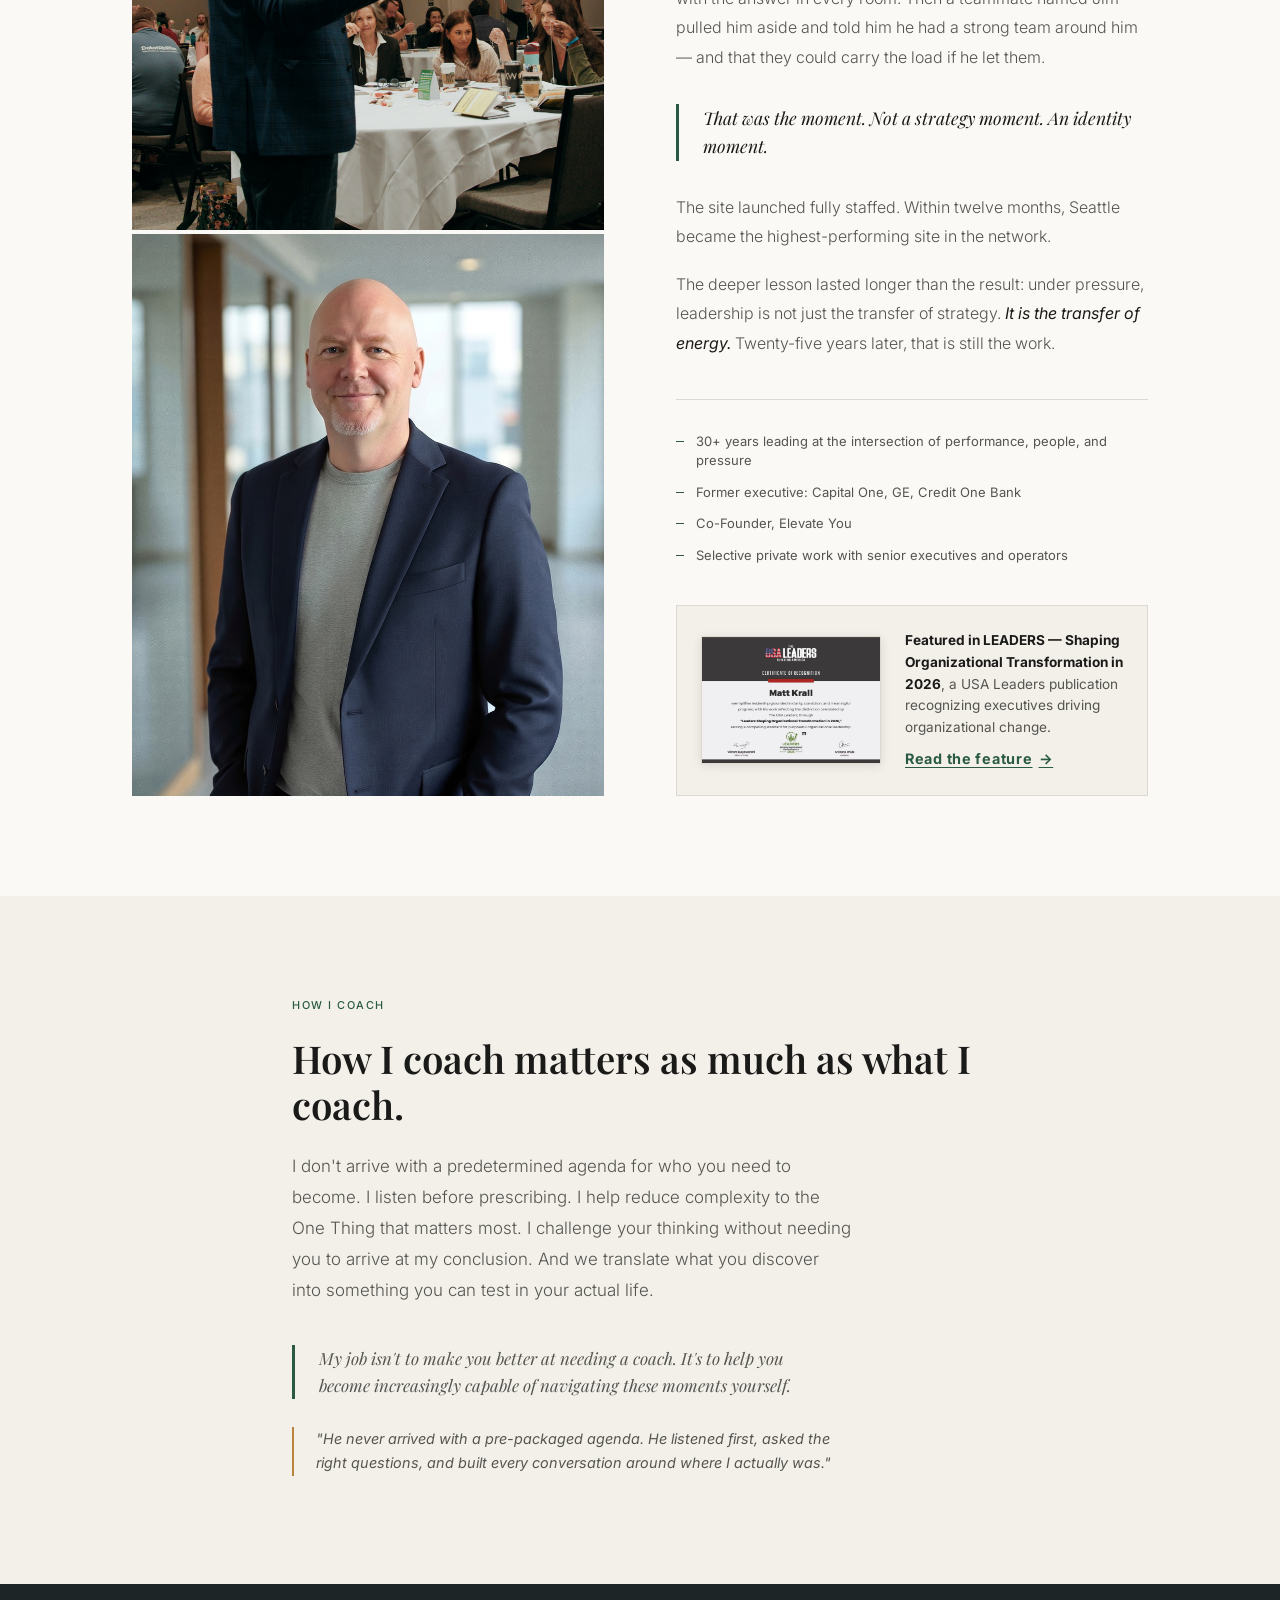
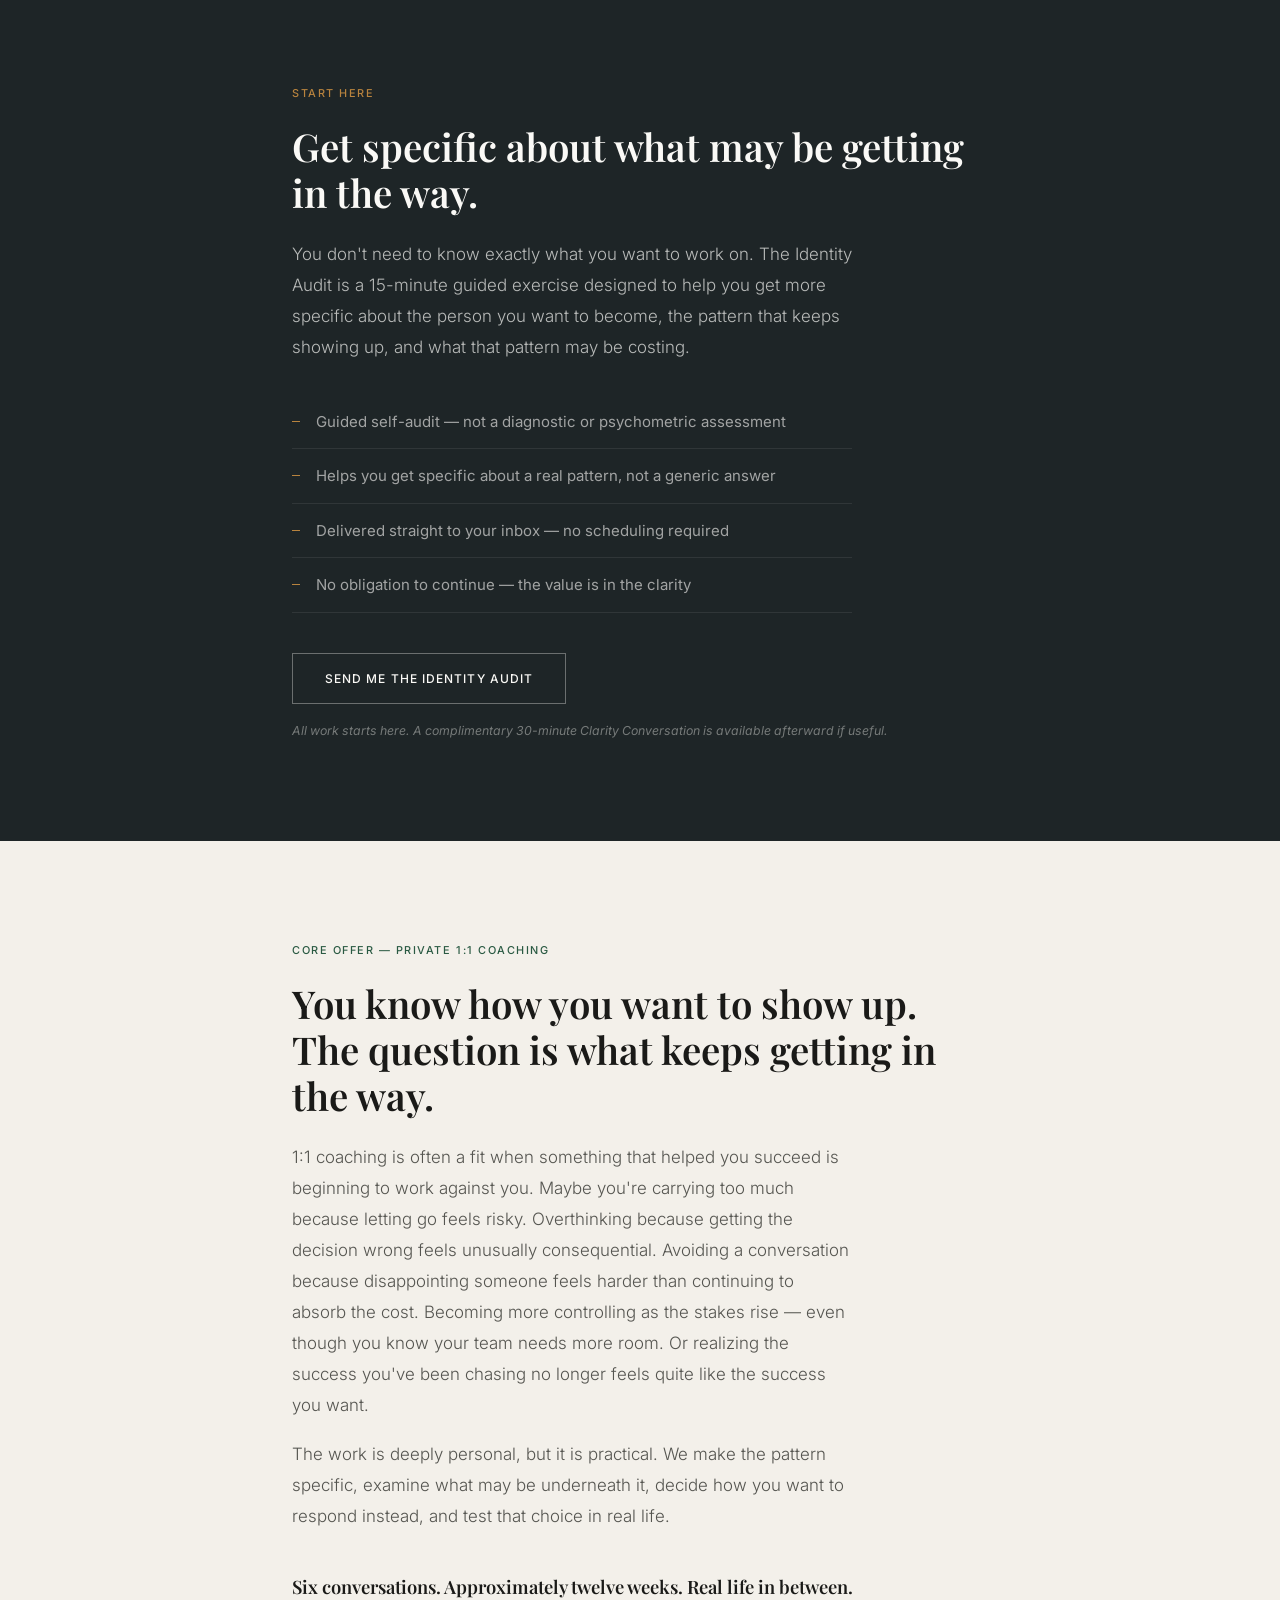
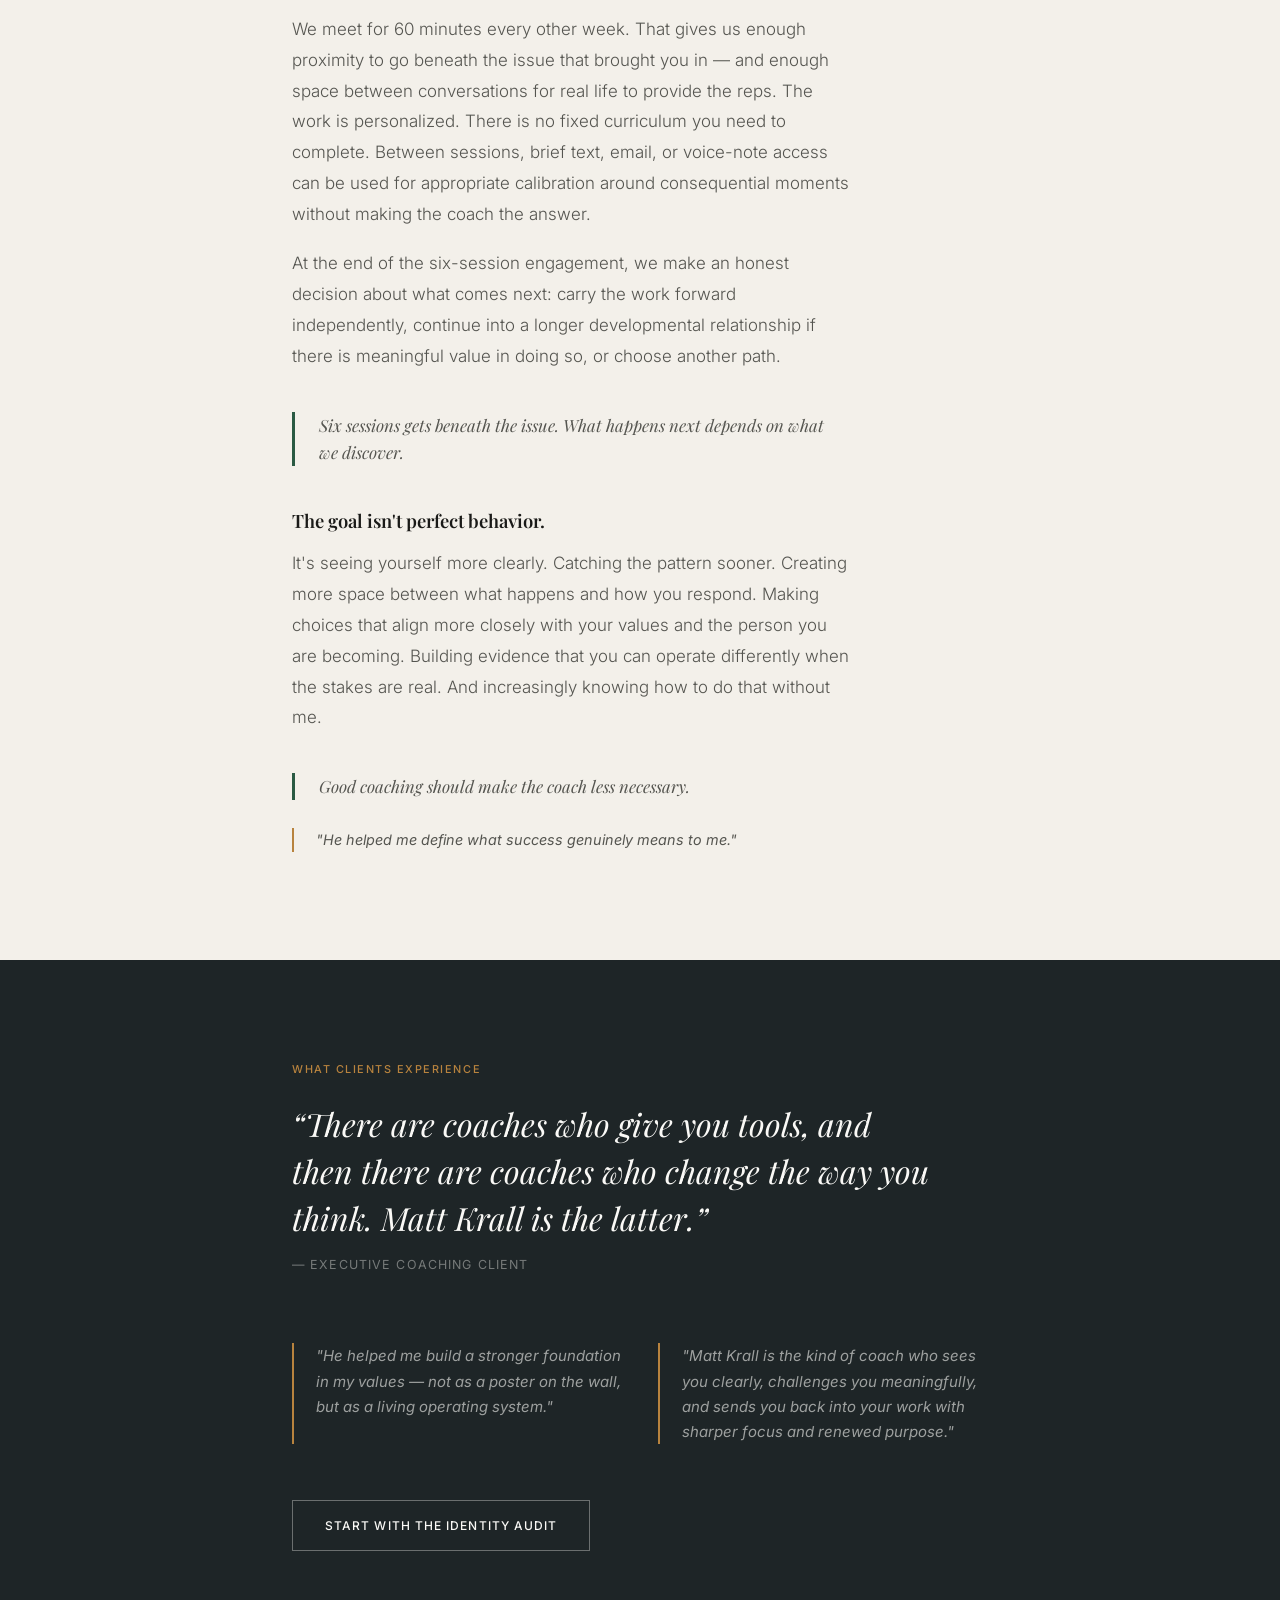
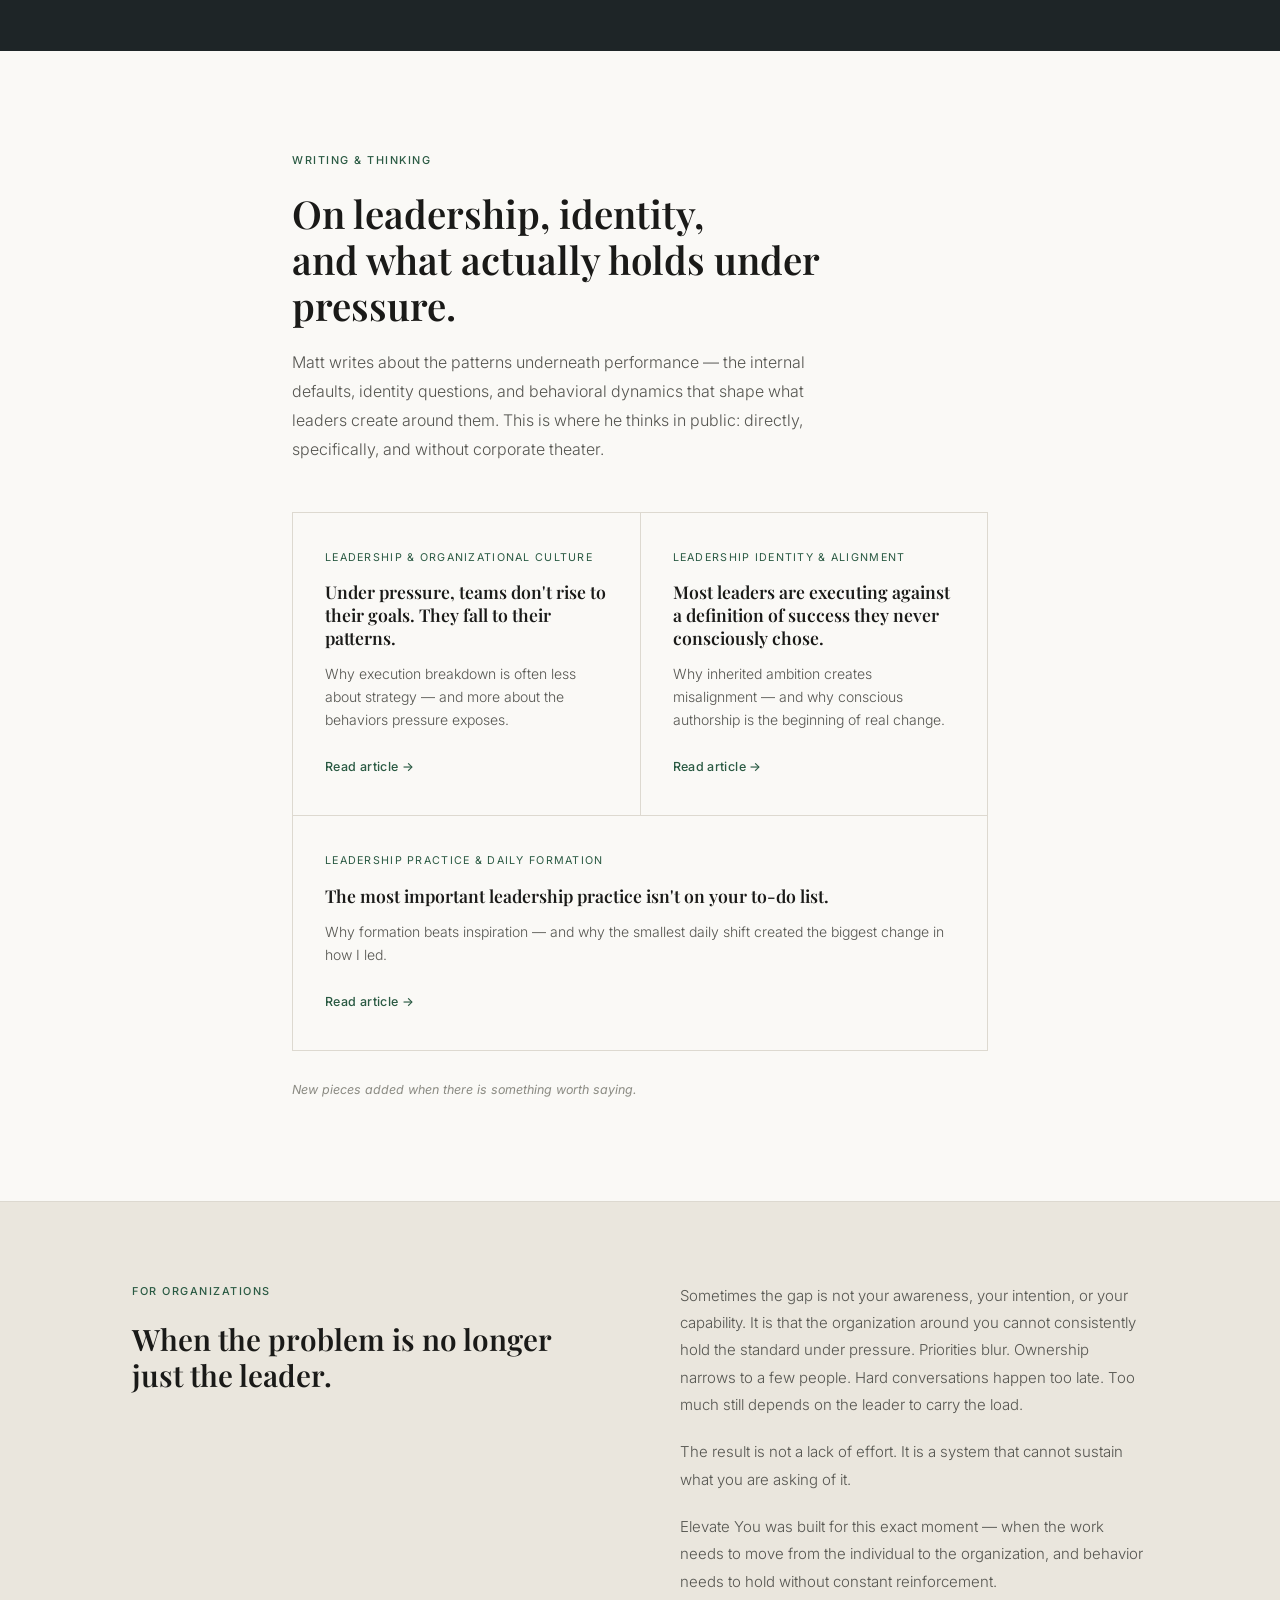
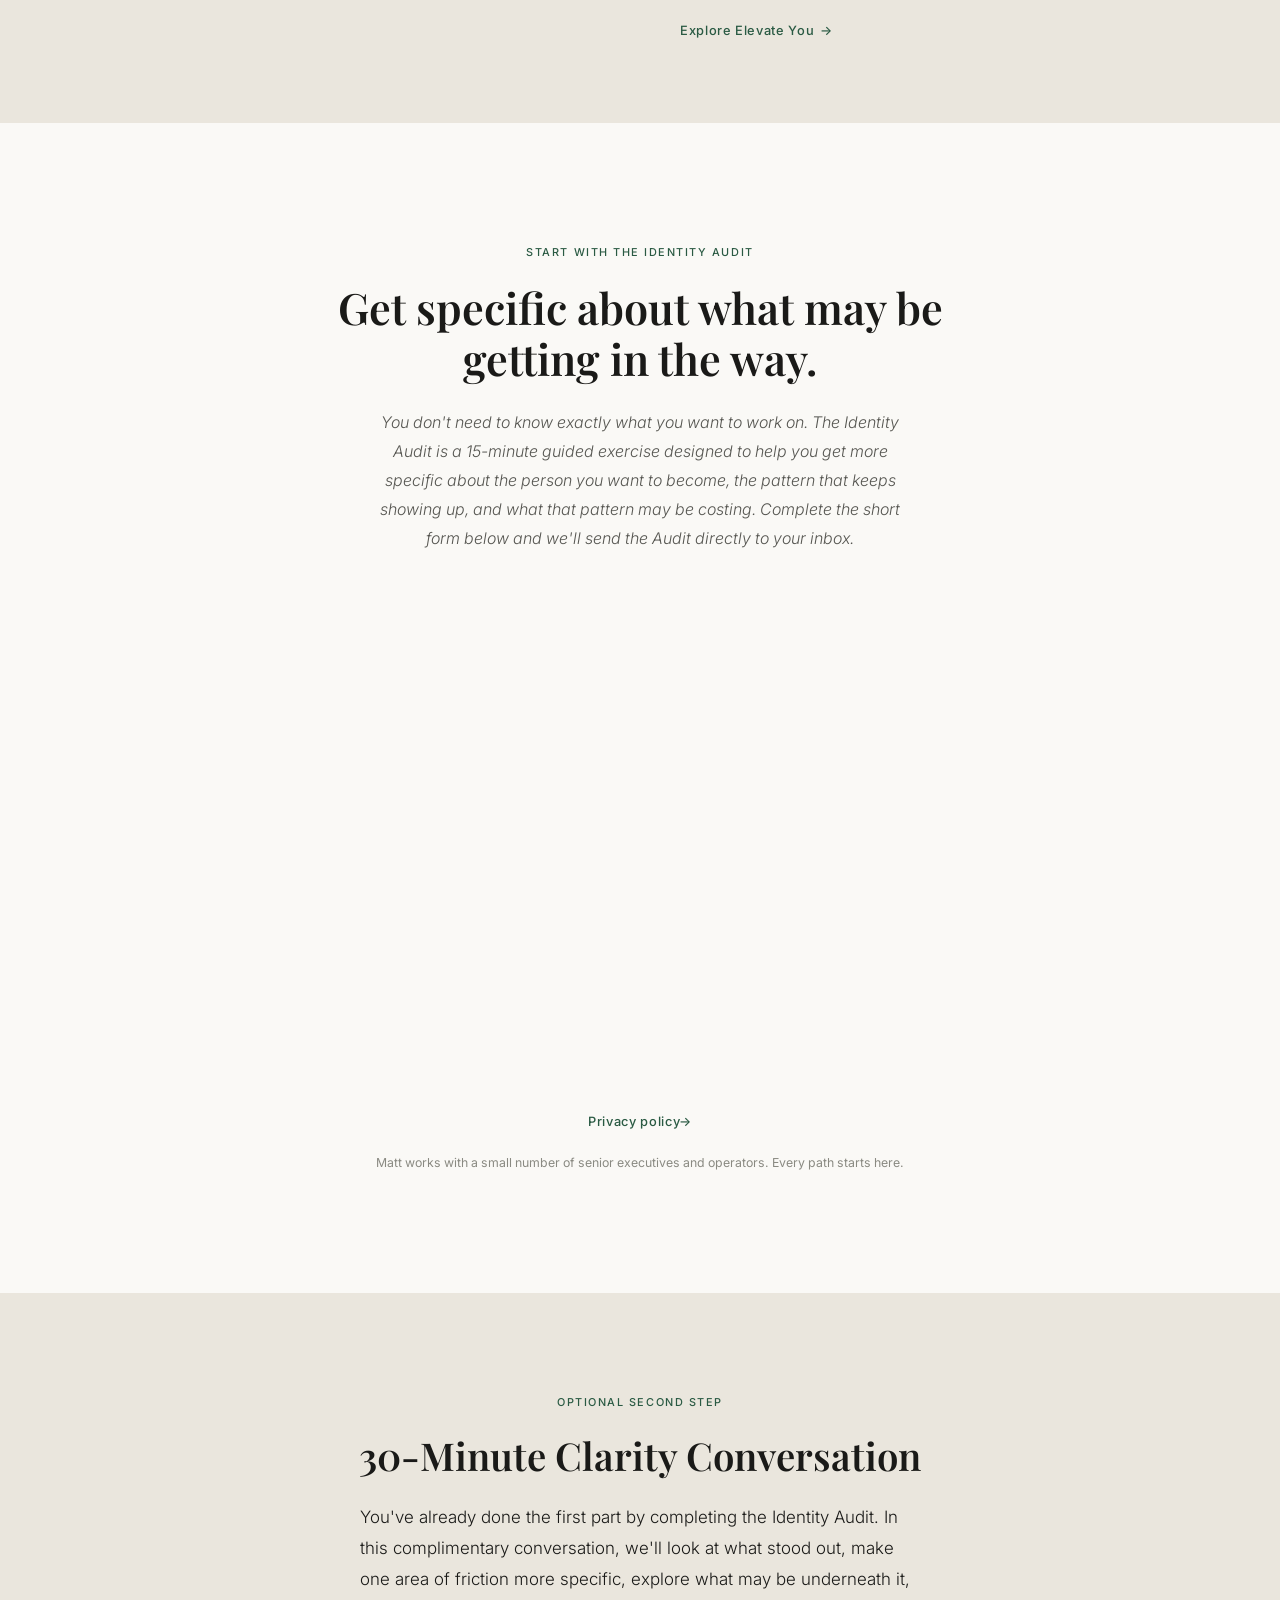
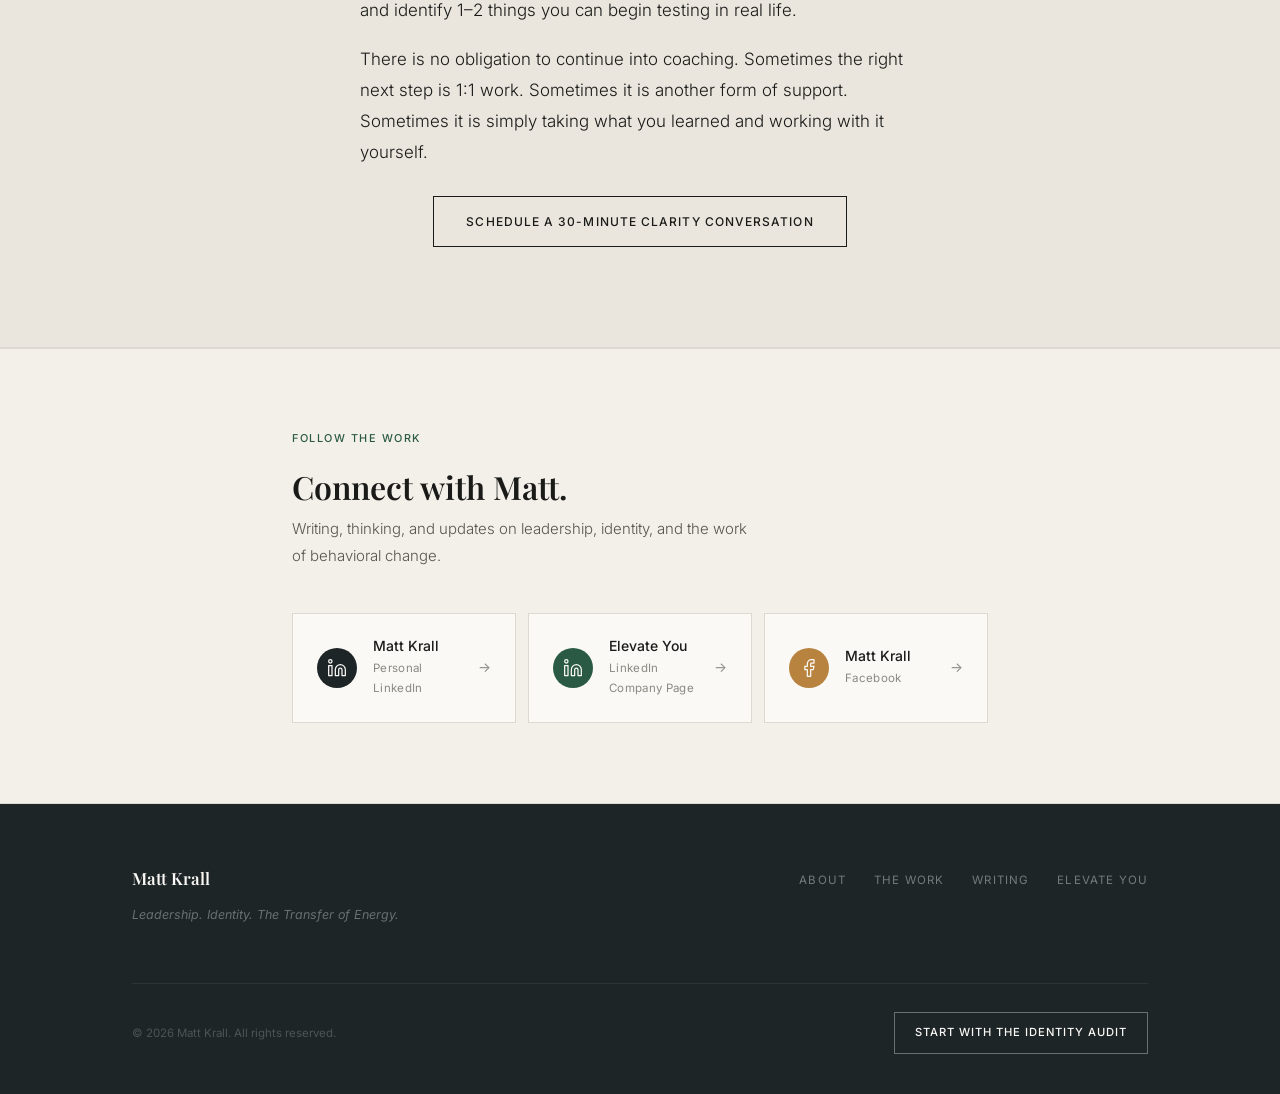
==== commit 9e1d12cf: "Website V2: Identity Audit-first flow, USA Leaders press badge, six-session coaching detail, smiling" ====
--- a/index.html
+++ b/index.html
@@ -2,9 +2,88 @@
 <html lang="en">
 <head>
   <meta charset="UTF-8">
+
+      <!-- Google tag (gtag.js) -->
+      <script async src="https://www.googletagmanager.com/gtag/js?id=G-2R4MK1FPHH"></script>
+      <script>
+              window.dataLayer = window.dataLayer || [];
+              function gtag(){dataLayer.push(arguments);}
+              gtag('js', new Date());
+
+              gtag('config', 'G-2R4MK1FPHH');
+      </script>
   <meta name="viewport" content="width=device-width, initial-scale=1.0">
   <title>Matt Krall — Leadership. Identity. The Transfer of Energy.</title>
-  <meta name="description" content="I work with senior executives and operators who know the strategy is sound — and are honest enough to ask why it still breaks down in the moments that matter most.">
+  <meta name="description" content="Start with the Identity Audit — a 15-minute guided self-audit for senior leaders and operators, followed by an optional Clarity Conversation.">
+  <meta name="keywords" content="executive coaching, leadership under pressure, leadership identity, identity audit, executive leadership development, clarity conversation, leadership coaching">
+  <meta name="author" content="Matt Krall">
+  <meta name="robots" content="index, follow">
+  <link rel="canonical" href="https://mattkrall.com/">
+
+  <!-- Open Graph -->
+  <meta property="og:type" content="website">
+  <meta property="og:title" content="Matt Krall — Leadership. Identity. The Transfer of Energy.">
+  <meta property="og:description" content="Start with the Identity Audit — a 15-minute guided self-audit for senior leaders and operators, followed by an optional Clarity Conversation.">
+  <meta property="og:url" content="https://mattkrall.com/">
+  <meta property="og:site_name" content="Matt Krall">
+  <meta property="og:image" content="https://mattkrall.com/images/Matt-KrallV3-2026-05-12-8.jpeg">
+
+  <!-- Twitter Card -->
+  <meta name="twitter:card" content="summary_large_image">
+  <meta name="twitter:title" content="Matt Krall — Leadership. Identity. The Transfer of Energy.">
+  <meta name="twitter:description" content="Start with the Identity Audit — a 15-minute guided self-audit for senior leaders and operators, followed by an optional Clarity Conversation.">
+  <meta name="twitter:image" content="https://mattkrall.com/images/Matt-KrallV3-2026-05-12-8.jpeg">
+
+  <!-- Structured Data -->
+  <script type="application/ld+json">
+  {
+    "@context": "https://schema.org",
+    "@type": "Person",
+    "name": "Matt Krall",
+    "url": "https://mattkrall.com/",
+    "image": "https://mattkrall.com/images/Matt-KrallV3-2026-05-12-8.jpeg",
+    "jobTitle": "Executive Coach & Co-Founder, Elevate You",
+    "description": "Matt Krall works with senior executives and operators to close the gap between the leader they intend to be and the one who shows up under pressure. Former executive at Capital One, GE, and Credit One Bank with 30+ years of leadership experience.",
+    "sameAs": [
+      "https://www.linkedin.com/in/matt-krall-a079bb7/",
+      "https://www.facebook.com/matt.krall.79/"
+    ],
+    "worksFor": {
+      "@type": "Organization",
+      "name": "Elevate You",
+      "url": "https://goelevateyou.com"
+    },
+    "award": "Featured, LEADERS — Shaping Organizational Transformation in 2026 (USA Leaders)"
+  }
+  </script>
+  <script type="application/ld+json">
+  {
+    "@context": "https://schema.org",
+    "@type": "WebSite",
+    "name": "Matt Krall",
+    "url": "https://mattkrall.com/",
+    "publisher": {
+      "@type": "Person",
+      "name": "Matt Krall"
+    }
+  }
+  </script>
+  <script type="application/ld+json">
+  {
+    "@context": "https://schema.org",
+    "@type": "FAQPage",
+    "mainEntity": [
+      { "@type": "Question", "name": "What is the Identity Audit?", "acceptedAnswer": { "@type": "Answer", "text": "The Identity Audit is a free, 15-minute guided self-audit for senior leaders and operators. It is designed to help you get more specific about the person you want to become, the pattern that keeps showing up, and what that pattern may be costing. It is delivered by email immediately after a short form." } },
+      { "@type": "Question", "name": "Is the Identity Audit a diagnostic or clinical assessment?", "acceptedAnswer": { "@type": "Answer", "text": "No. It is a guided self-audit, not a psychometric or clinical diagnostic. It requires no prior answers — the exercise itself is designed to help you get specific." } },
+      { "@type": "Question", "name": "What is the difference between the Identity Audit and the Clarity Conversation?", "acceptedAnswer": { "@type": "Answer", "text": "The Identity Audit is a self-guided first step you complete independently in about 15 minutes. The complimentary 30-minute Clarity Conversation is an optional second step to make your Audit answers more specific and identify 1-2 things to test in real life. Neither step obligates you to further coaching." } },
+      { "@type": "Question", "name": "What is Private 1:1 Coaching with Matt Krall?", "acceptedAnswer": { "@type": "Answer", "text": "Private 1:1 coaching is a six-session foundational engagement, roughly 60 minutes every other week over about twelve weeks, focused on identity-first behavior change for senior leaders under pressure. It follows the Identity Audit and Clarity Conversation." } },
+      { "@type": "Question", "name": "Who does Matt Krall work with?", "acceptedAnswer": { "@type": "Answer", "text": "Matt works with senior executives and operators who know their strategy is sound but want to understand why execution still breaks down under pressure. He also works privately with a small number of leaders through six-session 1:1 coaching." } },
+      { "@type": "Question", "name": "How does Matt Krall's work relate to Elevate You?", "acceptedAnswer": { "@type": "Answer", "text": "Matt Krall is Co-Founder of Elevate You. His personal coaching work focuses on the individual leader, while Elevate You is the organizational system for when behavior change needs to scale from one leader to an entire team or company." } },
+      { "@type": "Question", "name": "Has Matt Krall been recognized publicly?", "acceptedAnswer": { "@type": "Answer", "text": "Matt Krall was featured in LEADERS: Shaping Organizational Transformation in 2026, a USA Leaders publication recognizing executives driving organizational change." } }
+    ]
+  }
+  </script>
+
   <link rel="preconnect" href="https://fonts.googleapis.com">
   <link rel="preconnect" href="https://fonts.gstatic.com" crossorigin>
   <link href="https://fonts.googleapis.com/css2?family=Playfair+Display:ital,wght@0,400;0,600;0,700;1,400;1,600&family=Inter:ital,wght@0,300;0,400;0,500;1,300;1,400&display=swap" rel="stylesheet">
@@ -352,7 +431,7 @@
       line-height: 1.8;
       max-width: 500px;
       font-weight: 300;
-      margin-bottom: 44px;
+      margin-bottom: 12px;
     }
     .hero__actions {
       display: flex;
@@ -609,6 +688,21 @@
       height: 1px;
       background-color: var(--green);
     }
+
+    .press-badge { display: flex; align-items: center; gap: 24px; margin-top: 40px; padding: 24px; background: var(--cream-mid); border: 1px solid var(--rule); }
+    .press-badge__cert { flex-shrink: 0; width: 180px; border: 1px solid var(--rule); box-shadow: 0 2px 10px rgba(0,0,0,0.10); cursor: zoom-in; transition: transform 0.15s, box-shadow 0.15s; }
+    .press-badge__cert:hover { transform: scale(1.03); box-shadow: 0 4px 16px rgba(0,0,0,0.16); }
+    .press-badge__text { font-size: 0.85rem; color: var(--slate); line-height: 1.6; }
+    .press-badge__text strong { color: var(--ink); }
+    .lightbox { display: none; position: fixed; inset: 0; z-index: 1000; background: rgba(15,15,13,0.88); align-items: center; justify-content: center; padding: 40px; cursor: zoom-out; }
+    .lightbox.is-open { display: flex; }
+    .lightbox img { max-width: min(90vw, 700px); max-height: 90vh; box-shadow: 0 12px 48px rgba(0,0,0,0.5); }
+    .lightbox__close { position: absolute; top: 24px; right: 32px; color: var(--cream); font-size: 2rem; line-height: 1; background: none; border: none; cursor: pointer; }
+    .inline-proof { margin: 28px 0 8px; border-left: 2px solid var(--amber); padding-left: 22px; max-width: 560px; }
+    .inline-proof p { font-size: 0.9rem; font-style: italic; line-height: 1.68; }
+    .section--tinted .inline-proof p { color: var(--slate); }
+    .section--dark .inline-proof p { color: rgba(250,249,246,0.58); }
+    @media (max-width: 640px) { .press-badge { flex-direction: column; text-align: center; } .press-badge__cert { width: 140px; } }
 
 
     /* ════════════════════════════════
@@ -982,7 +1076,7 @@
         <li><a href="https://goelevateyou.com" target="_blank" rel="noopener noreferrer">Elevate You</a></li>
       </ul>
 
-      <a href="#clarity-conversation" class="btn btn--dark nav__cta">Request a Clarity Conversation</a>
+      <a href="#identity-audit" class="btn btn--dark nav__cta">Start with the Identity Audit</a>
 
       <button class="nav__burger" id="burger" aria-label="Open menu" aria-expanded="false">
         <span></span><span></span><span></span>
@@ -997,7 +1091,7 @@
       <li><a href="#the-work">The Work</a></li>
       <li><a href="#writing">Writing</a></li>
       <li><a href="https://goelevateyou.com" target="_blank" rel="noopener noreferrer">Elevate You</a></li>
-      <li><a href="#clarity-conversation">Request a Clarity Conversation</a></li>
+      <li><a href="#identity-audit">Start with the Identity Audit</a></li>
     </ul>
   </div>
 
@@ -1008,17 +1102,19 @@
   <section class="hero" id="top">
     <div class="hero__text">
       <div class="hero__text-inner wrap">
-        <span class="hero__eyebrow">Leadership. Identity. The Transfer of Energy.</span>
-        <h1 class="hero__headline">Closing the gap between the leader you intend to be and the one who shows up under pressure.</h1>
-        <p class="hero__sub">I work with senior executives and operators who know the strategy is sound — and are honest enough to ask why it still breaks down in the moments that matter most.</p>
+        <span class="hero__eyebrow">Private 1:1 Coaching</span>
+        <h1 class="hero__headline">What got you here may be starting to get in the way of what comes next.</h1>
+        <p class="hero__sub">You've built a career on being capable. Solving problems. Carrying responsibility. Getting results.</p>
+        <p class="hero__sub hero__sub--tight">But maybe you're overthinking decisions you used to make quickly. Carrying more than you should. Reacting in ways you don't like. Or realizing that the way you've learned to succeed is beginning to cost more than you're willing to pay.</p>
+        <p class="hero__sub hero__sub--tight" style="font-weight: 500; color: var(--ink);">You may not need more advice. You may need a place to understand why the same patterns keep showing up—and what you want to do differently when they do.</p>
         <div class="hero__actions">
-          <a href="#clarity-conversation" class="btn btn--dark">Request a Clarity Conversation</a>
+          <a href="#identity-audit" class="btn btn--dark">Start with the Identity Audit</a>
         </div>
-        <p class="hero__qualifier">Not a sales call. A structured diagnostic conversation.</p>
+        <p class="hero__qualifier">15-minute guided self-audit. No commitment.</p>
       </div>
     </div>
     <div class="hero__image" aria-hidden="true">
-      <img src="images/Matt-KrallV3-2026-05-12-8.jpeg" alt="Matt Krall" loading="eager">
+      <img src="images/Matt-KrallV3-2026-05-12-8.jpeg" alt="Matt Krall, executive coach and Co-Founder of Elevate You" loading="eager">
     </div>
   </section>
 
@@ -1030,22 +1126,11 @@
   ══════════════════════════════ -->
   <section class="section" id="the-problem" aria-labelledby="problem-heading">
     <div class="wrap">
-      <span class="label">The Problem</span>
+      <span class="label">Recognition</span>
       <h2 class="section__headline" id="problem-heading">The gap is rarely in what you know.</h2>
-
-      <p class="problem__opener">Most senior leaders do not need more leadership content. They need a clearer picture of what happens to their standards, their judgment, and their energy when pressure rises.</p>
-
-      <p class="problem__ifyou">If any of this feels familiar, you are not looking at a capability problem:</p>
-      <ul class="problem__list">
-        <li>You are often the most capable person in the room — and still the bottleneck.</li>
-        <li>The version of you that shows up under pressure is not the one you intend to lead from.</li>
-        <li>You have done the reading, the reflection, and the work — and still feel the gap.</li>
-        <li>You are executing against a definition of success you never consciously chose.</li>
-        <li>The fire never really goes out. It just moves rooms.</li>
-      </ul>
-
-      <p class="problem__close">That is not a motivation problem. It is a sequence problem.</p>
-      <a href="#clarity-conversation" class="arrow-link">Start with clarity</a>
+      <p class="problem__opener">You may already know how to delegate — but take the work back when the outcome really matters. You know how to listen — but become defensive when your judgment is questioned. You know the conversation you need to have — but keep waiting for a better time. You know you don't need to carry everything — but being needed has become difficult to separate from being valuable.</p>
+      <p class="problem__close">The issue may not be capability. It may be what gets in the way of accessing that capability when it matters most.</p>
+      <a href="#identity-audit" class="arrow-link">Start with the Identity Audit</a>
     </div>
   </section>
 
@@ -1055,29 +1140,32 @@
   ══════════════════════════════ -->
   <section class="section section--dark" id="the-sequence" aria-labelledby="sequence-heading">
     <div class="wrap">
-      <span class="label label--amber">The Method</span>
-      <h2 class="section__headline" id="sequence-heading">Why change keeps breaking down.</h2>
-      <p class="sequence__setup">Most development fails for one reason: people are asked to activate before they are ready. They try to change behavior before they can clearly see the pattern. They try to sustain standards before those standards are connected to identity. And when the pressure returns, the old default takes over. The sequence matters.</p>
+      <span class="label label--amber">How the Work Is Different</span>
+      <h2 class="section__headline" id="sequence-heading">A room with no agenda. Specific truth. Real-world testing.</h2>
+      <p class="sequence__setup">The higher you go, the fewer rooms there are where you don't have to be anything for anyone. This is one of them. No board to reassure. No team waiting for an answer. No family member affected by the decision. No coach with a predetermined conclusion.</p>
 
       <div class="sequence__steps" role="list">
         <div class="sequence__step" role="listitem">
-          <span class="sequence__step-num">01 — Awareness</span>
-          <h3 class="sequence__step-name">See clearly.</h3>
-          <p class="sequence__step-body">Interrupt autopilot. Name the pattern without judgment. You cannot change what you cannot see.</p>
+          <span class="sequence__step-num">01</span>
+          <h3 class="sequence__step-name">Make it specific.</h3>
+          <p class="sequence__step-body">Vague friction is difficult to change. We get specific about the moment: what happened, what you noticed, what you told yourself, and how you responded.</p>
         </div>
         <div class="sequence__step" role="listitem">
-          <span class="sequence__step-num">02 — Alignment</span>
-          <h3 class="sequence__step-name">Anchor to identity.</h3>
-          <p class="sequence__step-body">Connect the change to who you are becoming. When the behavior is tied to identity, it stops feeling optional.</p>
+          <span class="sequence__step-num">02</span>
+          <h3 class="sequence__step-name">Go upstream.</h3>
+          <p class="sequence__step-body">We look beneath the visible behavior at the beliefs, stories, expectations, or identities that may be shaping the pattern—and whether they still serve you.</p>
         </div>
         <div class="sequence__step" role="listitem">
-          <span class="sequence__step-num">03 — Activation</span>
-          <h3 class="sequence__step-name">Install, not intend.</h3>
-          <p class="sequence__step-body">Once the foundation is there, small practices begin to hold. Change becomes repeatable under pressure — not just admirable in theory.</p>
+          <span class="sequence__step-num">03</span>
+          <h3 class="sequence__step-name">Test it in real life.</h3>
+          <p class="sequence__step-body">Insight isn't the finish line. You take a different choice back into the actual meeting, relationship, decision, or difficult moment, then learn from what happened.</p>
         </div>
       </div>
 
-      <p class="sequence__close">Skip the sequence, and you end up asking behavior to hold what identity has not yet claimed.</p>
+      <p class="sequence__close">The session creates clarity. Life provides the proof.</p>
+      <div class="inline-proof">
+        <p>"He helped me build a stronger foundation in my values — not as a poster on the wall, but as a living operating system."</p>
+      </div>
     </div>
   </section>
 
@@ -1091,8 +1179,8 @@
       <div class="origin">
 
         <div class="origin__image">
-          <img src="images/Matt_Still 7 (1).jpg" alt="Matt Krall speaking" loading="lazy">
-          <img src="images/Matt-Krall-2026-05-12-4.jpeg" alt="Matt Krall" loading="lazy">
+          <img src="images/Matt_Still 7 (1).jpg" alt="Matt Krall speaking to a leadership audience" loading="lazy">
+          <img src="images/Headshot-Matt-Krall-2026-08-27-smile.jpeg" alt="Matt Krall, leadership coach and former Capital One, GE, and Credit One Bank executive" loading="lazy">
         </div>
 
         <div class="origin__text">
@@ -1118,6 +1206,15 @@
               <li>Selective private work with senior executives and operators</li>
             </ul>
           </div>
+
+          <div class="press-badge">
+            <img class="press-badge__cert" src="images/matt-krall-usa-leaders-certificate.jpg" alt="USA Leaders Certificate of Recognition — Matt Krall, Leaders Shaping Organizational Transformation in 2026" onclick="document.getElementById('cert-lightbox').classList.add('is-open')">
+            <div class="press-badge__text">
+              <strong>Featured in LEADERS — Shaping Organizational Transformation in 2026</strong>, a USA Leaders publication recognizing executives driving organizational change.
+              <br>
+              <a href="https://theusaleaders.com/industry-leaders/matt-krall/" target="_blank" rel="noopener noreferrer" class="arrow-link" style="display:inline-flex; margin-top:8px; font-size:0.9rem; font-weight:700; text-decoration:underline; text-underline-offset:3px;">Read the feature</a>
+            </div>
+          </div>
         </div>
 
       </div>
@@ -1126,43 +1223,63 @@
 
 
   <!-- ══════════════════════════════
-       PRIMARY OFFER — CLARITY CONVERSATION
+       HOW I COACH
+  ══════════════════════════════ -->
+  <section class="section section--tinted" id="how-i-coach" aria-labelledby="how-i-coach-heading">
+    <div class="wrap">
+      <span class="label">How I Coach</span>
+      <h2 class="section__headline" id="how-i-coach-heading">How I coach matters as much as what I coach.</h2>
+      <p class="offer__body">I don't arrive with a predetermined agenda for who you need to become. I listen before prescribing. I help reduce complexity to the One Thing that matters most. I challenge your thinking without needing you to arrive at my conclusion. And we translate what you discover into something you can test in your actual life.</p>
+      <p class="offer__close">My job isn't to make you better at needing a coach. It's to help you become increasingly capable of navigating these moments yourself.</p>
+      <div class="inline-proof">
+        <p>"He never arrived with a pre-packaged agenda. He listened first, asked the right questions, and built every conversation around where I actually was."</p>
+      </div>
+    </div>
+  </section>
+
+
+  <!-- ══════════════════════════════
+       PRIMARY OFFER — IDENTITY AUDIT
   ══════════════════════════════ -->
   <section class="section section--dark" id="the-work" aria-labelledby="clarity-offer-heading">
     <div class="wrap">
-      <span class="label label--amber">Primary Offer</span>
-      <h2 class="section__headline" id="clarity-offer-heading">Start with the Clarity Conversation.</h2>
-      <p class="offer__body">Before any engagement, coaching, or recommendation, Matt starts with one thing: a conversation designed to identify where the real gap is. Not the visible symptom. The actual constraint.</p>
-      <p class="offer__body">Whether or not the conversation leads to further work, the person should leave with a sharper understanding of what is happening, why it is happening, and what the next best move is.</p>
+      <span class="label label--amber">Start Here</span>
+      <h2 class="section__headline" id="clarity-offer-heading">Get specific about what may be getting in the way.</h2>
+      <p class="offer__body">You don't need to know exactly what you want to work on. The Identity Audit is a 15-minute guided exercise designed to help you get more specific about the person you want to become, the pattern that keeps showing up, and what that pattern may be costing.</p>
       <ul class="offer__list">
-        <li>Structured diagnostic conversation — not a sales call</li>
-        <li>Surfaces the gap between intention and execution under pressure</li>
-        <li>Produces a specific insight you can act on immediately</li>
+        <li>Guided self-audit — not a diagnostic or psychometric assessment</li>
+        <li>Helps you get specific about a real pattern, not a generic answer</li>
+        <li>Delivered straight to your inbox — no scheduling required</li>
         <li>No obligation to continue — the value is in the clarity</li>
       </ul>
-      <a href="#clarity-conversation" class="btn btn--ghost">Request a Clarity Conversation</a>
-      <p class="offer__note">All work starts here.</p>
+      <a href="#identity-audit" class="btn btn--ghost">Send Me the Identity Audit</a>
+      <p class="offer__note">All work starts here. A complimentary 30-minute Clarity Conversation is available afterward if useful.</p>
     </div>
   </section>
 
 
   <!-- ══════════════════════════════
-       SECONDARY OFFER — INNER GAME
+       SECONDARY OFFER — PRIVATE 1:1 COACHING
   ══════════════════════════════ -->
   <section class="section section--tinted" id="inner-game" aria-labelledby="inner-game-heading">
     <div class="wrap">
-      <span class="label">Secondary — 1:1 Private Coaching</span>
-      <h2 class="section__headline" id="inner-game-heading">For leaders ready to go deeper.</h2>
-      <p class="section__subhead">The Inner Game of Leadership</p>
-      <p class="offer__body">Matt works privately with a small number of senior leaders who know the next frontier is not informational. It is internal.</p>
-      <p class="offer__body">This is not a generic accountability program. It is identity-first work focused on the beliefs, patterns, and defaults that shape how a leader operates when the stakes are real.</p>
-      <p class="offer__body">For the right leaders, this becomes a disciplined process of closing the gap between who they are, who they intend to be, and what their role now requires.</p>
-      <ul class="offer__list">
-        <li>Selective 1:1 private coaching</li>
-        <li>Built around Awareness → Alignment → Activation</li>
-        <li>Designed for leaders whose external success has outpaced internal integration</li>
-      </ul>
-      <p class="offer__close">If that is the right path, the Clarity Conversation is where we determine it.</p>
+      <span class="label">Core Offer — Private 1:1 Coaching</span>
+      <h2 class="section__headline" id="inner-game-heading">You know how you want to show up. The question is what keeps getting in the way.</h2>
+      <p class="offer__body">1:1 coaching is often a fit when something that helped you succeed is beginning to work against you. Maybe you're carrying too much because letting go feels risky. Overthinking because getting the decision wrong feels unusually consequential. Avoiding a conversation because disappointing someone feels harder than continuing to absorb the cost. Becoming more controlling as the stakes rise — even though you know your team needs more room. Or realizing the success you've been chasing no longer feels quite like the success you want.</p>
+      <p class="offer__body">The work is deeply personal, but it is practical. We make the pattern specific, examine what may be underneath it, decide how you want to respond instead, and test that choice in real life.</p>
+
+      <h3 style="font-size:1.15rem; margin: 44px 0 16px;">Six conversations. Approximately twelve weeks. Real life in between.</h3>
+      <p class="offer__body">We meet for 60 minutes every other week. That gives us enough proximity to go beneath the issue that brought you in — and enough space between conversations for real life to provide the reps. The work is personalized. There is no fixed curriculum you need to complete. Between sessions, brief text, email, or voice-note access can be used for appropriate calibration around consequential moments without making the coach the answer.</p>
+      <p class="offer__body">At the end of the six-session engagement, we make an honest decision about what comes next: carry the work forward independently, continue into a longer developmental relationship if there is meaningful value in doing so, or choose another path.</p>
+      <p class="offer__close">Six sessions gets beneath the issue. What happens next depends on what we discover.</p>
+
+      <h3 style="font-size:1.15rem; margin: 44px 0 16px;">The goal isn't perfect behavior.</h3>
+      <p class="offer__body">It's seeing yourself more clearly. Catching the pattern sooner. Creating more space between what happens and how you respond. Making choices that align more closely with your values and the person you are becoming. Building evidence that you can operate differently when the stakes are real. And increasingly knowing how to do that without me.</p>
+      <p class="offer__close">Good coaching should make the coach less necessary.</p>
+
+      <div class="inline-proof">
+        <p>"He helped me define what success genuinely means to me."</p>
+      </div>
     </div>
   </section>
 
@@ -1178,20 +1295,14 @@
 
       <div class="proof__pulls">
         <div class="proof__pull">
-          <p>"He never arrived with a pre-packaged agenda. He listened first, asked the right questions, and built every conversation around where I actually was."</p>
-        </div>
-        <div class="proof__pull">
           <p>"He helped me build a stronger foundation in my values — not as a poster on the wall, but as a living operating system."</p>
-        </div>
-        <div class="proof__pull">
-          <p>"He helped me define what success genuinely means to me."</p>
         </div>
         <div class="proof__pull">
           <p>"Matt Krall is the kind of coach who sees you clearly, challenges you meaningfully, and sends you back into your work with sharper focus and renewed purpose."</p>
         </div>
       </div>
 
-      <a href="#clarity-conversation" class="btn btn--ghost">Request a Clarity Conversation</a>
+      <a href="#identity-audit" class="btn btn--ghost">Start with the Identity Audit</a>
     </div>
   </section>
 
@@ -1227,6 +1338,7 @@
       </div>
 
       <p class="writing__note">New pieces added when there is something worth saying.</p>
+      <!-- Follow-up phase (not in this push): internal links + Identity Audit CTA on all 3 articles; visible "updated" dates for AI-search freshness signal. -->
     </div>
   </section>
 
@@ -1255,15 +1367,29 @@
   <!-- ══════════════════════════════
        FINAL CTA — EMBEDDED FORM
   ══════════════════════════════ -->
-  <section class="cta-block" id="clarity-conversation" aria-labelledby="cta-heading">
+  <section class="cta-block" id="identity-audit" aria-labelledby="cta-heading">
     <div class="wrap">
-      <span class="label" style="text-align: center; display: block;">Request a Clarity Conversation</span>
-      <h2 class="cta-block__headline" id="cta-heading">If the gap is real, start with clarity.</h2>
-      <p class="cta-block__support">The first step is not a commitment. It is an honest diagnosis. Whether that leads to private work, an organizational path, or simply a better decision, the clarity is yours either way.</p>
+      <span class="label" style="text-align: center; display: block;">Start with the Identity Audit</span>
+      <h2 class="cta-block__headline" id="cta-heading">Get specific about what may be getting in the way.</h2>
+      <p class="cta-block__support">You don't need to know exactly what you want to work on. The Identity Audit is a 15-minute guided exercise designed to help you get more specific about the person you want to become, the pattern that keeps showing up, and what that pattern may be costing. Complete the short form below and we'll send the Audit directly to your inbox.</p>
       <div class="cta-block__form">
-        <div data-fillout-id="ebbd9T63Qfus" data-fillout-embed-type="standard" data-fillout-inherit-parameters data-fillout-dynamic-resize style="width:100%;"></div>
+        <div style="width:100%;height:500px;" data-fillout-id="q87akt26gGus" data-fillout-embed-type="standard" data-fillout-inherit-parameters data-fillout-dynamic-resize></div>
+        <p style="font-size:0.72rem; color:var(--slate-light); margin-top:14px; text-align:center;"><a href="https://app.termly.io/policy-viewer/policy.html?policyUUID=d963f78d-3d81-4199-aee8-1784fa3f8c9d" class="arrow-link" style="display:inline;" target="_blank" rel="noopener noreferrer">Privacy policy</a></p>
       </div>
       <p class="cta-block__note">Matt works with a small number of senior executives and operators. Every path starts here.</p>
+    </div>
+  </section>
+
+  <!-- ══════════════════════════════
+       30-MIN CLARITY CONVERSATION — SECOND STEP
+  ══════════════════════════════ -->
+  <section class="section section--tinted-dark" id="clarity-conversation" aria-labelledby="clarity-heading">
+    <div class="wrap" style="text-align:center;">
+      <span class="label" style="display:block;">Optional Second Step</span>
+      <h2 class="section__headline" id="clarity-heading">30-Minute Clarity Conversation</h2>
+      <p class="offer__body" style="margin:0 auto 18px; text-align:left;">You've already done the first part by completing the Identity Audit. In this complimentary conversation, we'll look at what stood out, make one area of friction more specific, explore what may be underneath it, and identify 1–2 things you can begin testing in real life.</p>
+      <p class="offer__body" style="margin:0 auto; text-align:left;">There is no obligation to continue into coaching. Sometimes the right next step is 1:1 work. Sometimes it is another form of support. Sometimes it is simply taking what you learned and working with it yourself.</p>
+      <a href="https://outlook.office.com/bookwithme/user/038c935633094562b637cc33d64c4f04@goelevateyou.com/meetingtype/iLKcS4hrcUiNthwucvCr8Q2?anonymous&ismsaljsauthenabled&ep=mLinkFromTile" class="btn btn--outline" style="margin-top:28px;" target="_blank" rel="noopener noreferrer">Schedule a 30-Minute Clarity Conversation</a>
     </div>
   </section>
 
@@ -1347,7 +1473,7 @@
       </div>
       <div class="footer__bottom">
         <p class="footer__copy">© 2026 Matt Krall. All rights reserved.</p>
-        <a href="#clarity-conversation" class="btn btn--ghost" style="font-size: 0.7rem; padding: 10px 20px;">Request a Clarity Conversation</a>
+        <a href="#identity-audit" class="btn btn--ghost" style="font-size: 0.7rem; padding: 10px 20px;">Start with the Identity Audit</a>
       </div>
     </div>
   </footer>
@@ -1397,7 +1523,17 @@
         ? '0 1px 0 rgba(0,0,0,0.06)'
         : 'none';
     }, { passive: true });
+
+    document.addEventListener('keydown', function(e) {
+      if (e.key === 'Escape') document.getElementById('cert-lightbox').classList.remove('is-open');
+    });
   </script>
+
+  <!-- Certificate lightbox -->
+  <div class="lightbox" id="cert-lightbox" onclick="this.classList.remove('is-open')">
+    <button class="lightbox__close" aria-label="Close">&times;</button>
+    <img src="images/matt-krall-usa-leaders-certificate.jpg" alt="USA Leaders Certificate of Recognition — Matt Krall, enlarged">
+  </div>
 
 </body>
 </html>
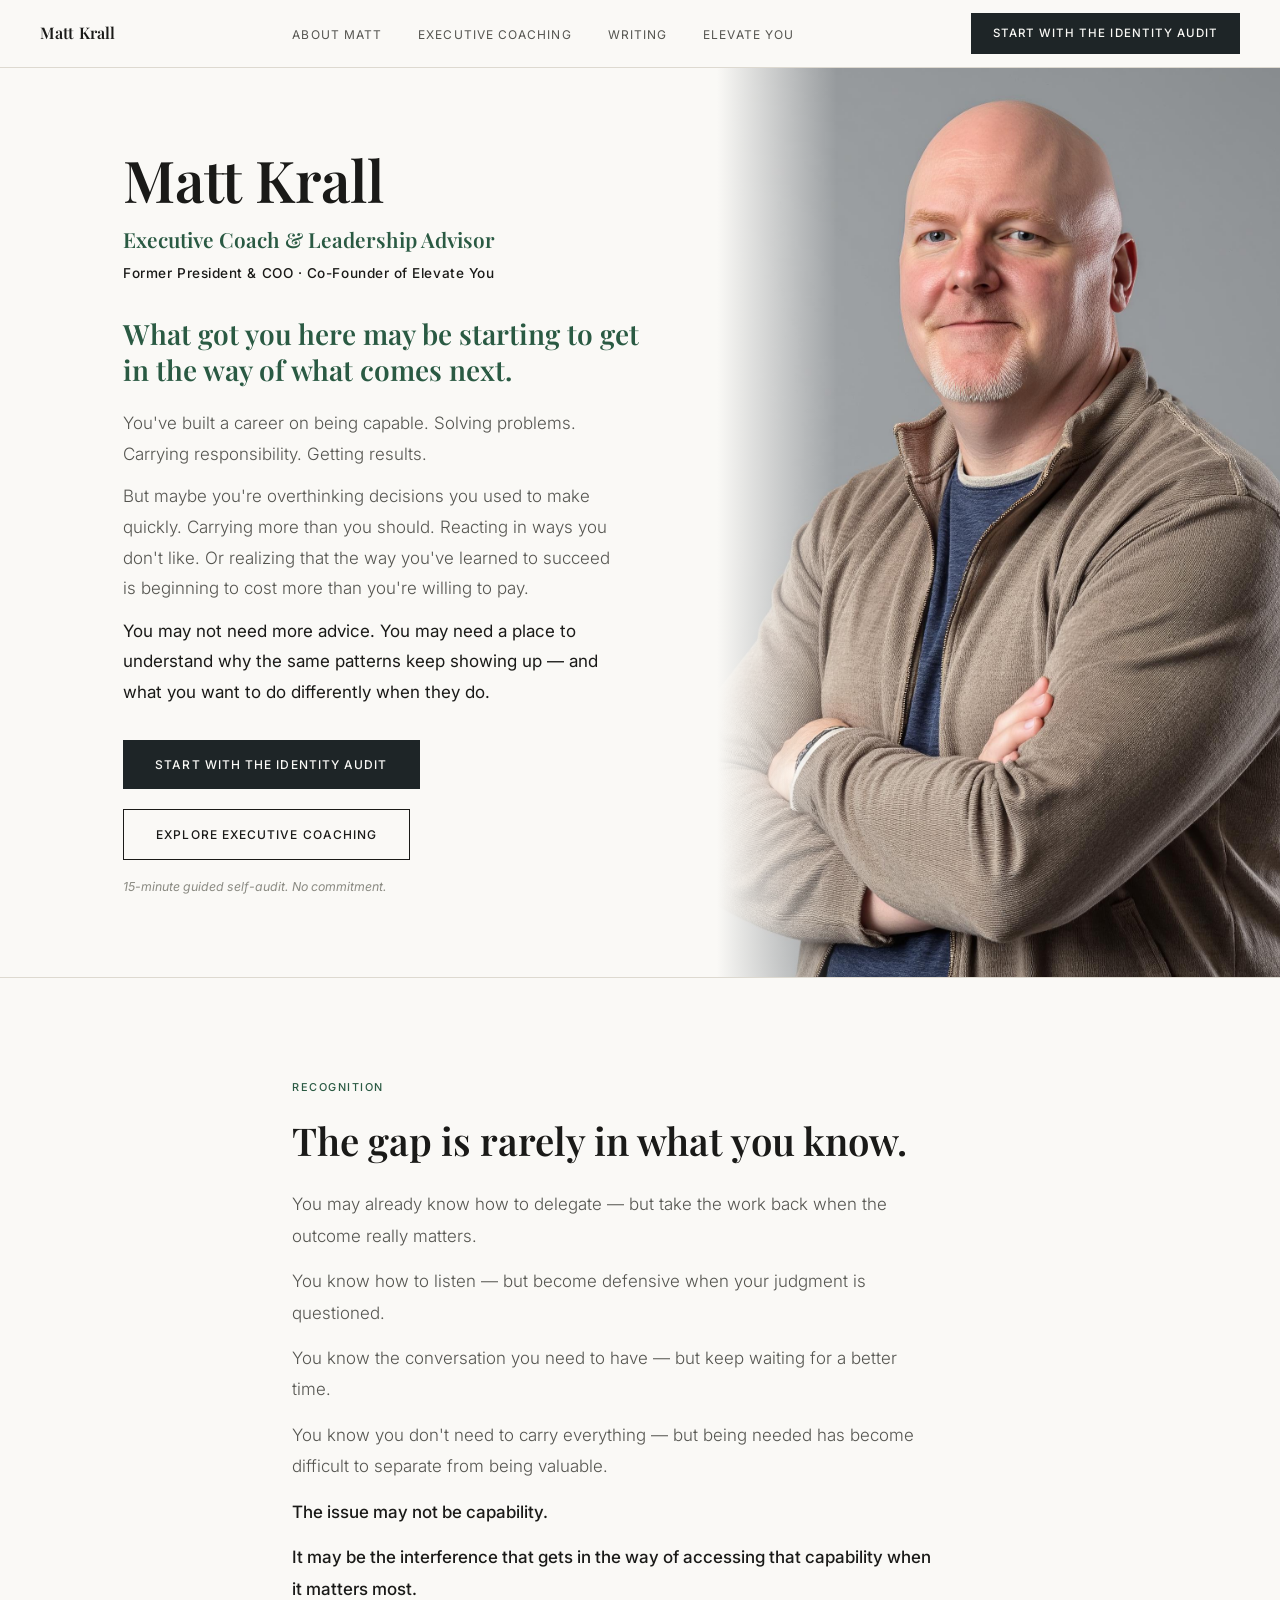
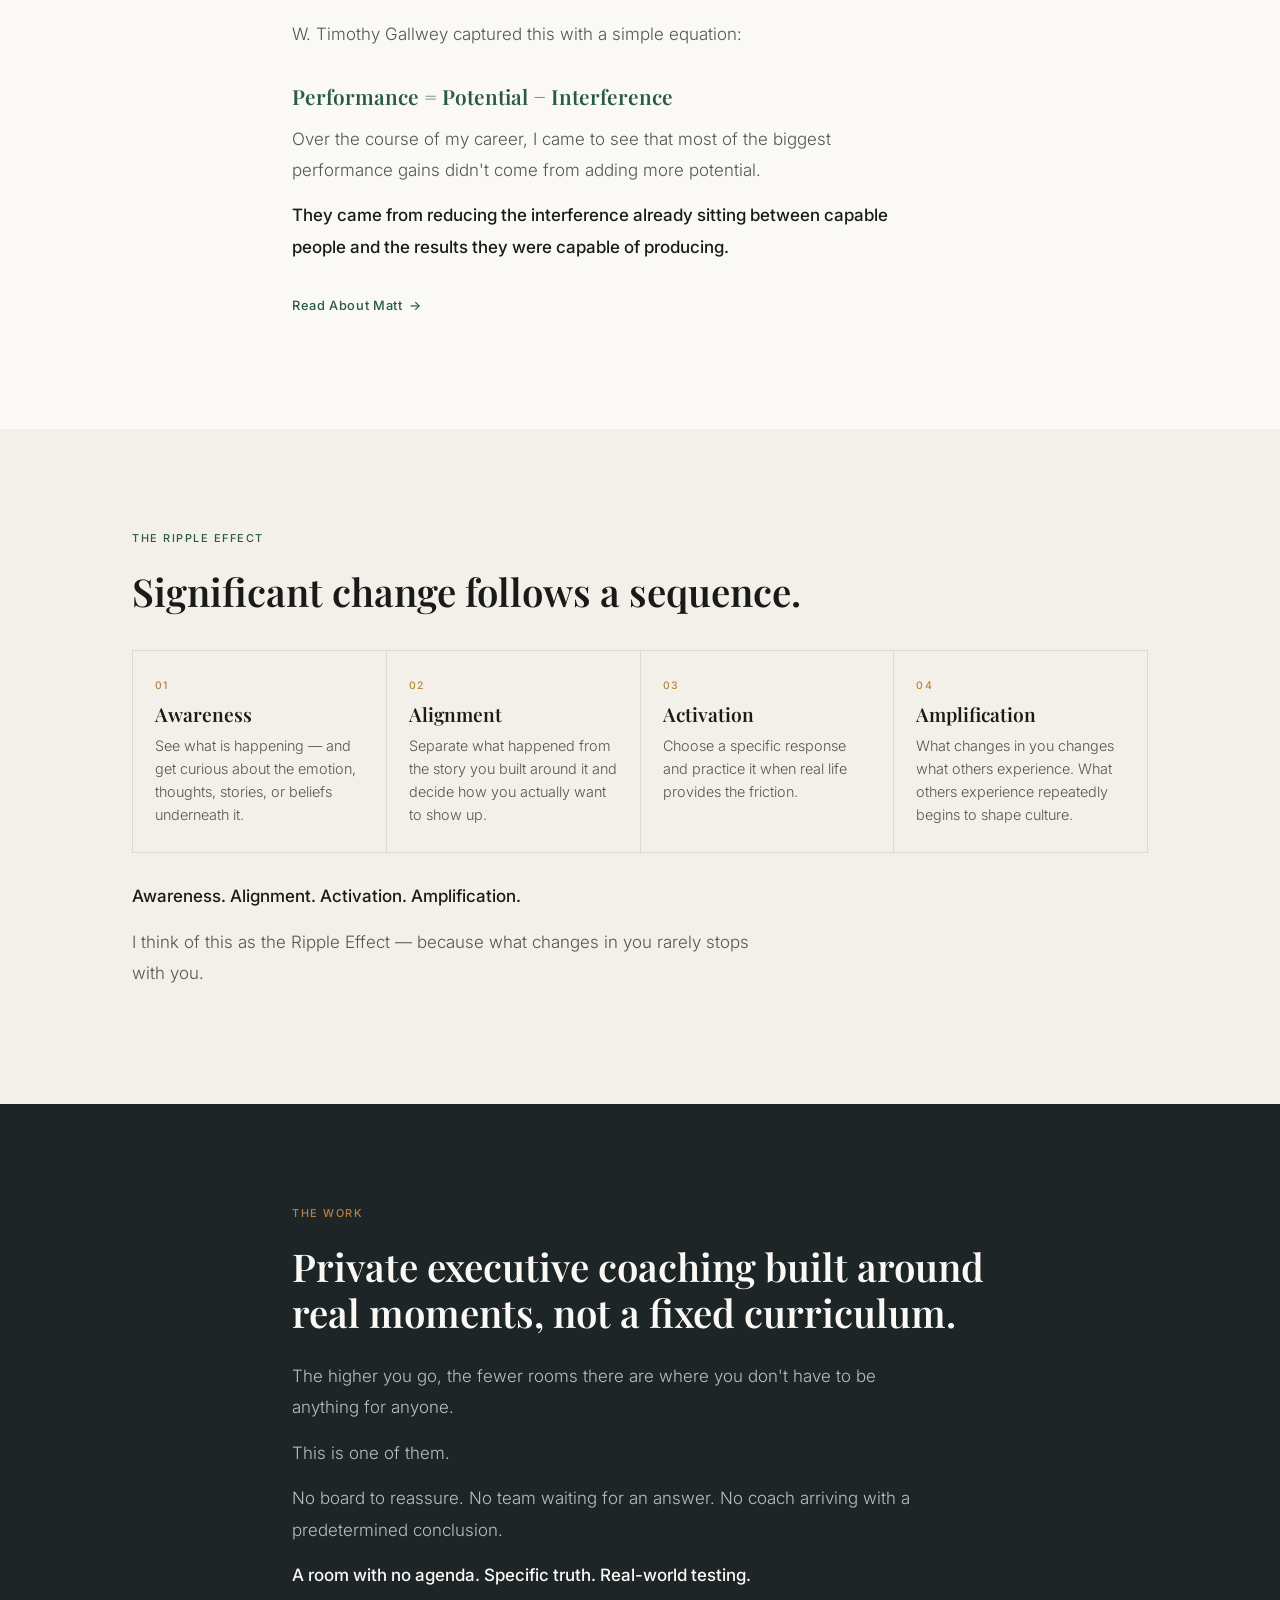
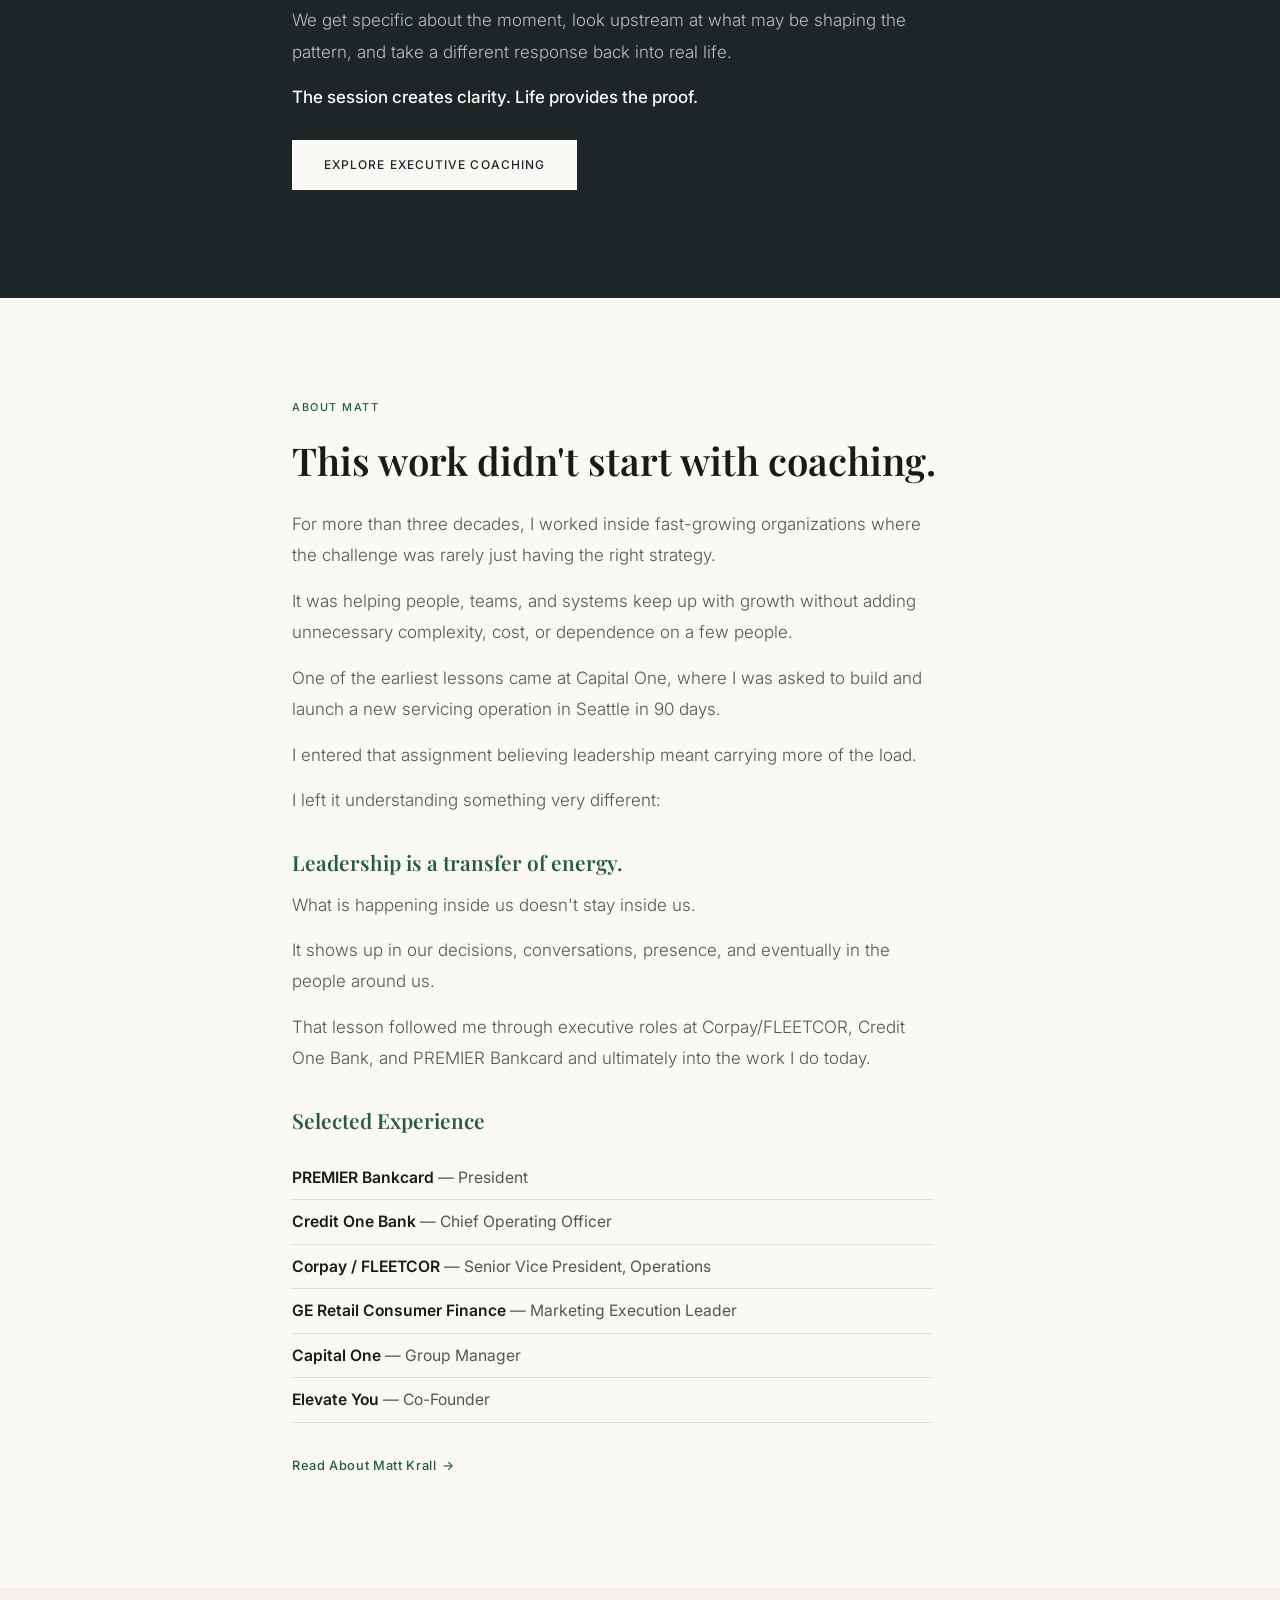
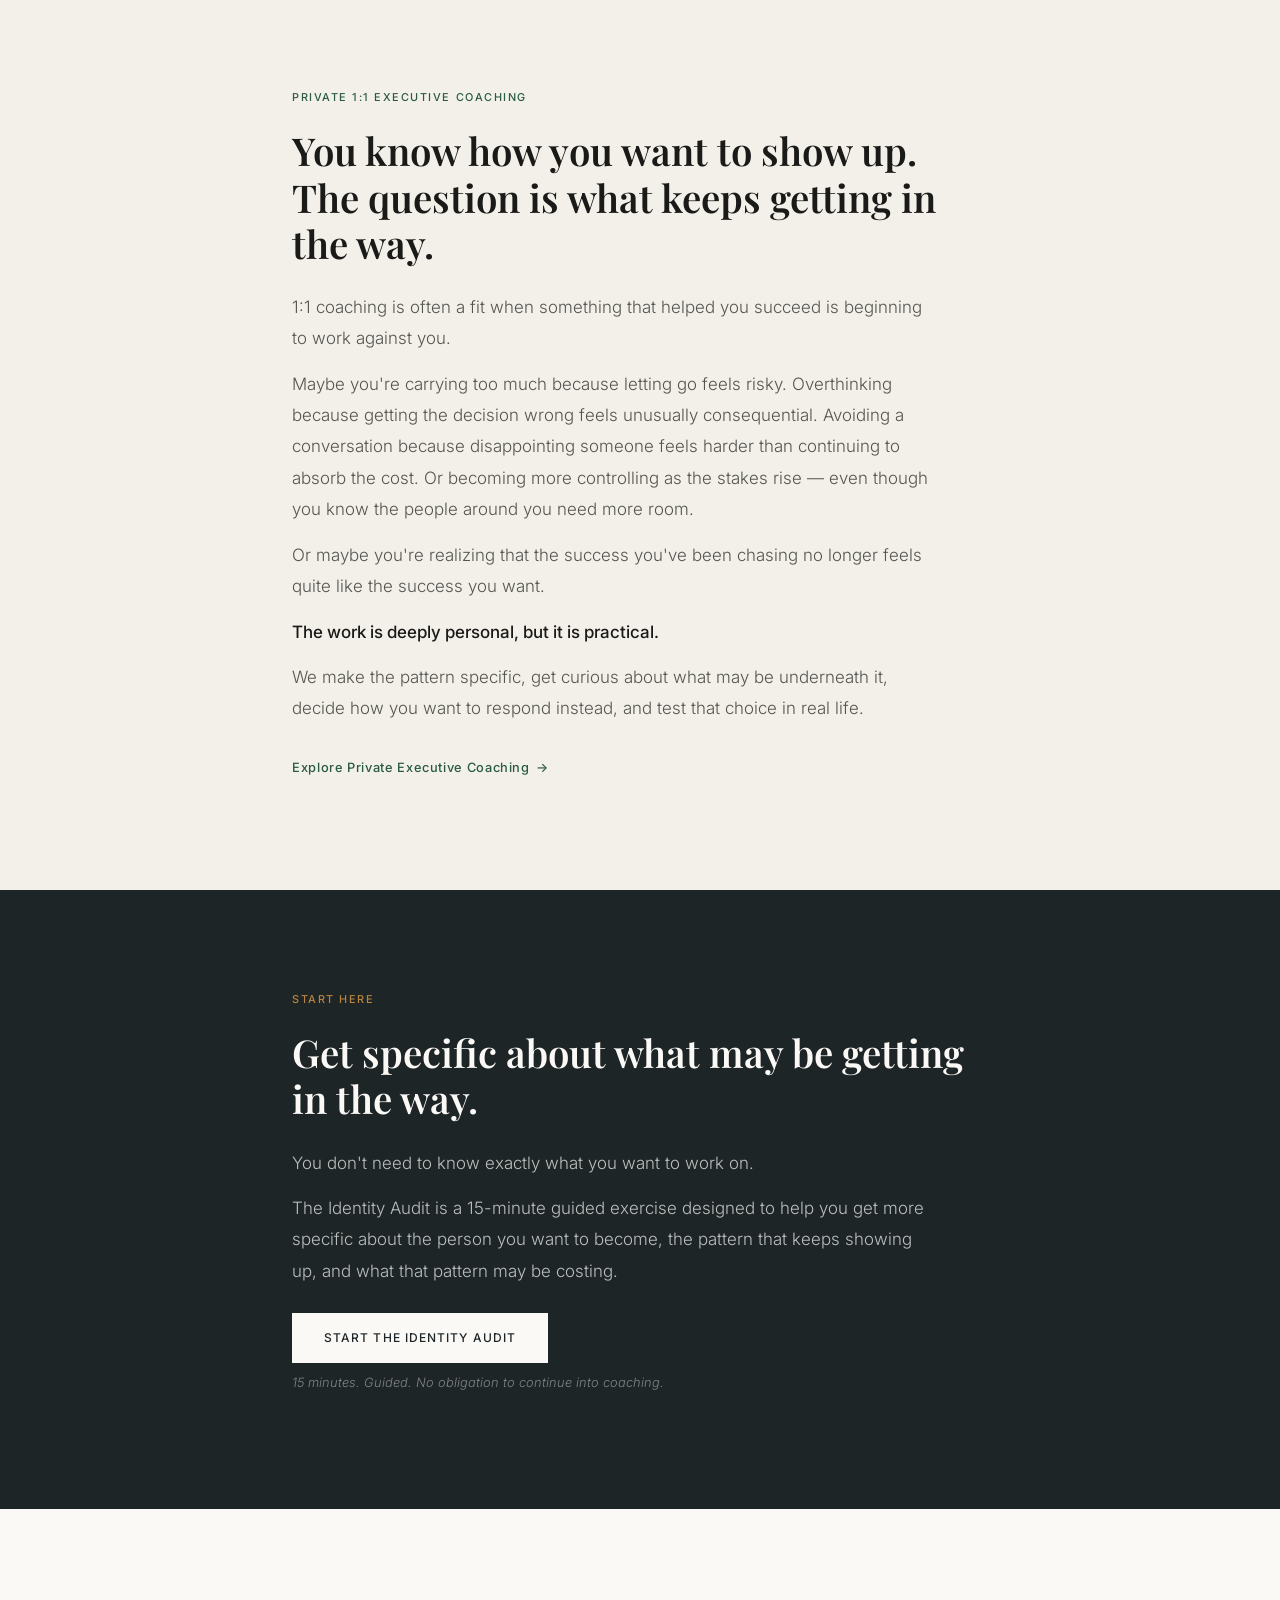
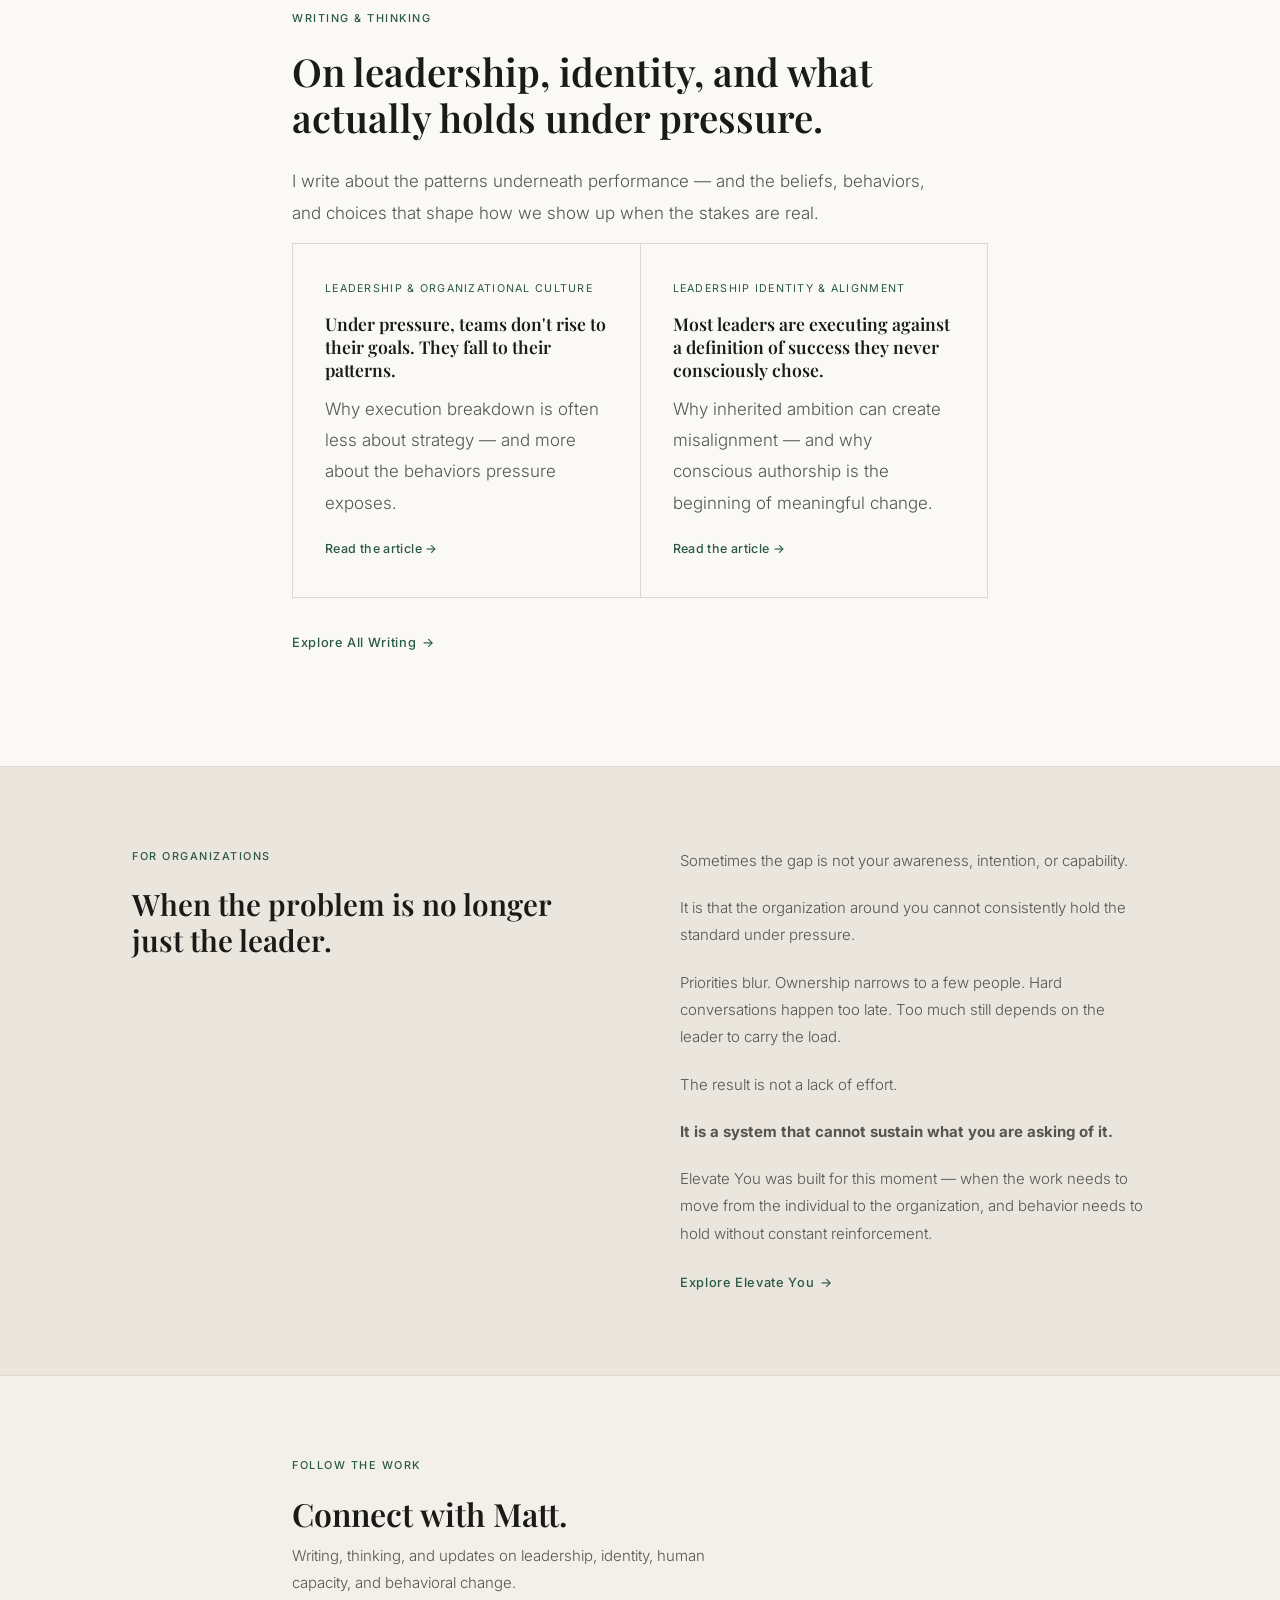
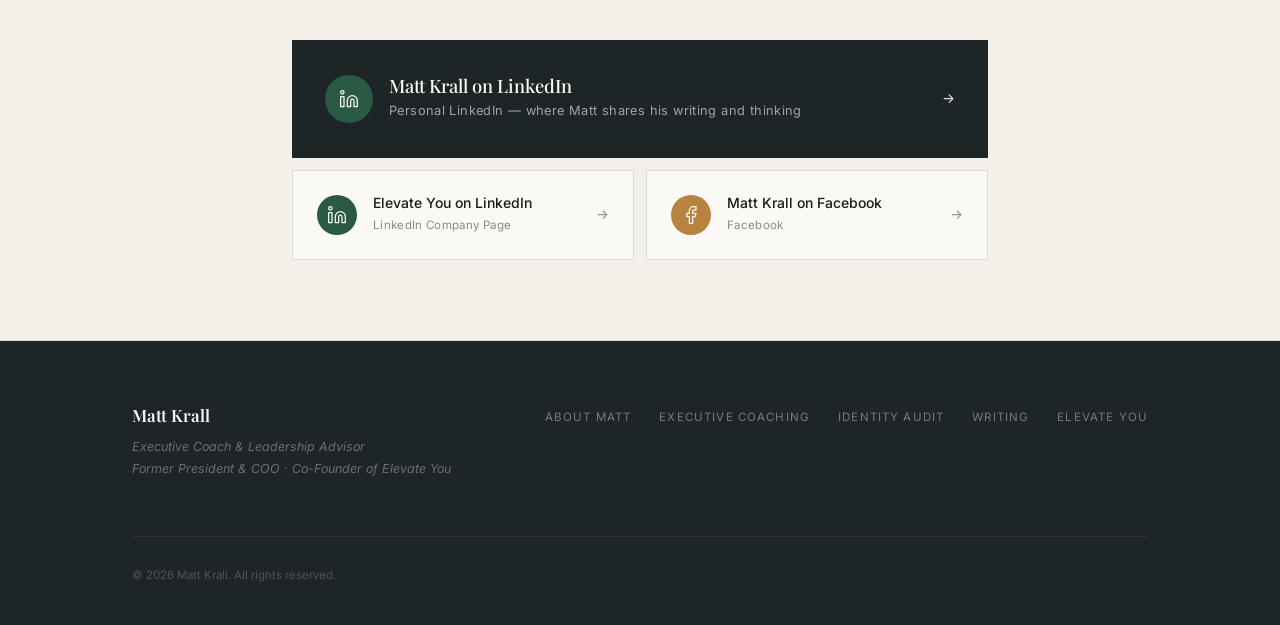
==== commit b2f22636: "Website V3: SEO & site architecture per Matt's Implementation Master (Sep 24) — homepage hub + /abou" ====
--- a/index.html
+++ b/index.html
@@ -2,1538 +2,307 @@
 <html lang="en">
 <head>
   <meta charset="UTF-8">
-
-      <!-- Google tag (gtag.js) -->
-      <script async src="https://www.googletagmanager.com/gtag/js?id=G-2R4MK1FPHH"></script>
-      <script>
-              window.dataLayer = window.dataLayer || [];
-              function gtag(){dataLayer.push(arguments);}
-              gtag('js', new Date());
-
-              gtag('config', 'G-2R4MK1FPHH');
-      </script>
+  <!-- Google tag (gtag.js) -->
+  <script async src="https://www.googletagmanager.com/gtag/js?id=G-2R4MK1FPHH"></script>
+  <script>
+    window.dataLayer = window.dataLayer || [];
+    function gtag(){dataLayer.push(arguments);}
+    gtag('js', new Date());
+    gtag('config', 'G-2R4MK1FPHH');
+  </script>
   <meta name="viewport" content="width=device-width, initial-scale=1.0">
-  <title>Matt Krall — Leadership. Identity. The Transfer of Energy.</title>
-  <meta name="description" content="Start with the Identity Audit — a 15-minute guided self-audit for senior leaders and operators, followed by an optional Clarity Conversation.">
-  <meta name="keywords" content="executive coaching, leadership under pressure, leadership identity, identity audit, executive leadership development, clarity conversation, leadership coaching">
+  <title>Matt Krall | Executive Coach &amp; Leadership Advisor</title>
+  <meta name="description" content="Matt Krall is an executive coach, former President and COO, and co-founder of Elevate You, helping senior executives reduce interference and lead under pressure.">
   <meta name="author" content="Matt Krall">
   <meta name="robots" content="index, follow">
   <link rel="canonical" href="https://mattkrall.com/">
 
-  <!-- Open Graph -->
   <meta property="og:type" content="website">
-  <meta property="og:title" content="Matt Krall — Leadership. Identity. The Transfer of Energy.">
-  <meta property="og:description" content="Start with the Identity Audit — a 15-minute guided self-audit for senior leaders and operators, followed by an optional Clarity Conversation.">
+  <meta property="og:title" content="Matt Krall | Executive Coach &amp; Leadership Advisor">
+  <meta property="og:description" content="Matt Krall is an executive coach, former President and COO, and co-founder of Elevate You, helping senior executives reduce interference and lead under pressure.">
   <meta property="og:url" content="https://mattkrall.com/">
   <meta property="og:site_name" content="Matt Krall">
   <meta property="og:image" content="https://mattkrall.com/images/Matt-KrallV3-2026-05-12-8.jpeg">
 
-  <!-- Twitter Card -->
   <meta name="twitter:card" content="summary_large_image">
-  <meta name="twitter:title" content="Matt Krall — Leadership. Identity. The Transfer of Energy.">
-  <meta name="twitter:description" content="Start with the Identity Audit — a 15-minute guided self-audit for senior leaders and operators, followed by an optional Clarity Conversation.">
+  <meta name="twitter:title" content="Matt Krall | Executive Coach &amp; Leadership Advisor">
+  <meta name="twitter:description" content="Matt Krall is an executive coach, former President and COO, and co-founder of Elevate You, helping senior executives reduce interference and lead under pressure.">
   <meta name="twitter:image" content="https://mattkrall.com/images/Matt-KrallV3-2026-05-12-8.jpeg">
 
-  <!-- Structured Data -->
   <script type="application/ld+json">
-  {
-    "@context": "https://schema.org",
-    "@type": "Person",
-    "name": "Matt Krall",
-    "url": "https://mattkrall.com/",
-    "image": "https://mattkrall.com/images/Matt-KrallV3-2026-05-12-8.jpeg",
-    "jobTitle": "Executive Coach & Co-Founder, Elevate You",
-    "description": "Matt Krall works with senior executives and operators to close the gap between the leader they intend to be and the one who shows up under pressure. Former executive at Capital One, GE, and Credit One Bank with 30+ years of leadership experience.",
-    "sameAs": [
-      "https://www.linkedin.com/in/matt-krall-a079bb7/",
-      "https://www.facebook.com/matt.krall.79/"
-    ],
-    "worksFor": {
-      "@type": "Organization",
-      "name": "Elevate You",
-      "url": "https://goelevateyou.com"
-    },
-    "award": "Featured, LEADERS — Shaping Organizational Transformation in 2026 (USA Leaders)"
+{
+  "@context": "https://schema.org",
+  "@type": "WebSite",
+  "@id": "https://mattkrall.com/#website",
+  "name": "Matt Krall",
+  "url": "https://mattkrall.com/",
+  "publisher": {
+    "@id": "https://mattkrall.com/#matt-krall"
   }
+}
   </script>
   <script type="application/ld+json">
-  {
-    "@context": "https://schema.org",
-    "@type": "WebSite",
-    "name": "Matt Krall",
-    "url": "https://mattkrall.com/",
-    "publisher": {
-      "@type": "Person",
-      "name": "Matt Krall"
-    }
+{
+  "@context": "https://schema.org",
+  "@type": "Person",
+  "@id": "https://mattkrall.com/#matt-krall",
+  "name": "Matt Krall",
+  "url": "https://mattkrall.com/",
+  "jobTitle": "Executive Coach & Leadership Advisor",
+  "image": "https://mattkrall.com/images/Matt-KrallV3-2026-05-12-8.jpeg",
+  "description": "Matt Krall is an executive coach, former President and COO, and co-founder of Elevate You, helping senior executives reduce interference and lead under pressure.",
+  "sameAs": [
+    "https://www.linkedin.com/in/matt-krall-a079bb7/",
+    "https://www.facebook.com/matt.krall.79/"
+  ],
+  "worksFor": {
+    "@type": "Organization",
+    "name": "Elevate You",
+    "url": "https://goelevateyou.com/"
   }
-  </script>
-  <script type="application/ld+json">
-  {
-    "@context": "https://schema.org",
-    "@type": "FAQPage",
-    "mainEntity": [
-      { "@type": "Question", "name": "What is the Identity Audit?", "acceptedAnswer": { "@type": "Answer", "text": "The Identity Audit is a free, 15-minute guided self-audit for senior leaders and operators. It is designed to help you get more specific about the person you want to become, the pattern that keeps showing up, and what that pattern may be costing. It is delivered by email immediately after a short form." } },
-      { "@type": "Question", "name": "Is the Identity Audit a diagnostic or clinical assessment?", "acceptedAnswer": { "@type": "Answer", "text": "No. It is a guided self-audit, not a psychometric or clinical diagnostic. It requires no prior answers — the exercise itself is designed to help you get specific." } },
-      { "@type": "Question", "name": "What is the difference between the Identity Audit and the Clarity Conversation?", "acceptedAnswer": { "@type": "Answer", "text": "The Identity Audit is a self-guided first step you complete independently in about 15 minutes. The complimentary 30-minute Clarity Conversation is an optional second step to make your Audit answers more specific and identify 1-2 things to test in real life. Neither step obligates you to further coaching." } },
-      { "@type": "Question", "name": "What is Private 1:1 Coaching with Matt Krall?", "acceptedAnswer": { "@type": "Answer", "text": "Private 1:1 coaching is a six-session foundational engagement, roughly 60 minutes every other week over about twelve weeks, focused on identity-first behavior change for senior leaders under pressure. It follows the Identity Audit and Clarity Conversation." } },
-      { "@type": "Question", "name": "Who does Matt Krall work with?", "acceptedAnswer": { "@type": "Answer", "text": "Matt works with senior executives and operators who know their strategy is sound but want to understand why execution still breaks down under pressure. He also works privately with a small number of leaders through six-session 1:1 coaching." } },
-      { "@type": "Question", "name": "How does Matt Krall's work relate to Elevate You?", "acceptedAnswer": { "@type": "Answer", "text": "Matt Krall is Co-Founder of Elevate You. His personal coaching work focuses on the individual leader, while Elevate You is the organizational system for when behavior change needs to scale from one leader to an entire team or company." } },
-      { "@type": "Question", "name": "Has Matt Krall been recognized publicly?", "acceptedAnswer": { "@type": "Answer", "text": "Matt Krall was featured in LEADERS: Shaping Organizational Transformation in 2026, a USA Leaders publication recognizing executives driving organizational change." } }
-    ]
-  }
+}
   </script>
 
   <link rel="preconnect" href="https://fonts.googleapis.com">
   <link rel="preconnect" href="https://fonts.gstatic.com" crossorigin>
   <link href="https://fonts.googleapis.com/css2?family=Playfair+Display:ital,wght@0,400;0,600;0,700;1,400;1,600&family=Inter:ital,wght@0,300;0,400;0,500;1,300;1,400&display=swap" rel="stylesheet">
-  <style>
-
-    /* ─── RESET ─── */
-    *, *::before, *::after { box-sizing: border-box; margin: 0; padding: 0; }
-    img { display: block; max-width: 100%; }
-    a { text-decoration: none; }
-
-    /* ─── TOKENS ─── */
-    :root {
-      --cream:       #FAF9F6;
-      --cream-mid:   #F3F0EA;
-      --cream-dark:  #EAE6DD;
-      --ink:         #1A1A18;
-      --charcoal:    #1E2527;
-      --slate:       #555550;
-      --slate-light: #8A8A82;
-      --green:       #2A5A43;
-      --green-mid:   #336B50;
-      --amber:       #B8833E;
-      --rule:        #DDD9D0;
-      --rule-dark:   rgba(250,249,246,0.10);
-    }
-
-    /* ─── BASE ─── */
-    html { font-size: 16px; scroll-behavior: smooth; }
-
-    body {
-      background-color: var(--cream);
-      color: var(--ink);
-      font-family: 'Inter', -apple-system, BlinkMacSystemFont, sans-serif;
-      font-weight: 400;
-      line-height: 1.75;
-      -webkit-font-smoothing: antialiased;
-    }
-
-    /* ─── LAYOUT ─── */
-    .wrap {
-      max-width: 760px;
-      margin: 0 auto;
-      padding: 0 32px;
-    }
-    .wrap--wide {
-      max-width: 1080px;
-      margin: 0 auto;
-      padding: 0 32px;
-    }
-
-    /* ─── TYPE ─── */
-    h1, h2, h3, h4 {
-      font-family: 'Playfair Display', Georgia, serif;
-      line-height: 1.2;
-      font-weight: 600;
-    }
-
-    /* ─── CONNECT ─── */
-    .connect {
-      padding: 80px 0;
-      background-color: var(--cream-mid);
-      border-top: 1px solid var(--rule);
-      border-bottom: 1px solid var(--rule);
-    }
-    .connect__headline {
-      font-size: clamp(1.5rem, 2.5vw, 2rem);
-      color: var(--ink);
-      margin-bottom: 10px;
-    }
-    .connect__intro {
-      font-size: 0.9375rem;
-      color: var(--slate);
-      line-height: 1.75;
-      max-width: 460px;
-      font-weight: 300;
-      margin-bottom: 44px;
-    }
-    .connect__links {
-      display: grid;
-      grid-template-columns: repeat(3, 1fr);
-      gap: 12px;
-    }
-    .connect__card {
-      display: flex;
-      align-items: center;
-      gap: 16px;
-      padding: 24px 24px;
-      background-color: var(--cream);
-      border: 1px solid var(--rule);
-      text-decoration: none;
-      transition: border-color 0.2s, box-shadow 0.2s;
-    }
-    .connect__card:hover {
-      border-color: var(--charcoal);
-      box-shadow: 0 2px 12px rgba(0,0,0,0.06);
-    }
-    .connect__icon {
-      flex-shrink: 0;
-      width: 40px;
-      height: 40px;
-      border-radius: 50%;
-      background-color: var(--charcoal);
-      color: var(--cream);
-      display: flex;
-      align-items: center;
-      justify-content: center;
-    }
-    .connect__icon--green { background-color: var(--green); }
-    .connect__icon--amber { background-color: var(--amber); }
-    .connect__card-text {
-      flex: 1;
-      display: flex;
-      flex-direction: column;
-      gap: 3px;
-    }
-    .connect__card-label {
-      font-size: 0.875rem;
-      font-weight: 500;
-      color: var(--ink);
-      line-height: 1.2;
-    }
-    .connect__card-sub {
-      font-size: 0.72rem;
-      color: var(--slate-light);
-      letter-spacing: 0.03em;
-    }
-    .connect__arrow {
-      font-size: 0.85rem;
-      color: var(--slate-light);
-      flex-shrink: 0;
-      transition: transform 0.2s, color 0.2s;
-    }
-    .connect__card:hover .connect__arrow {
-      transform: translateX(3px);
-      color: var(--ink);
-    }
-
-    @media (max-width: 640px) {
-      .connect__links { grid-template-columns: 1fr; }
-    }
-
-    /* ─── RULE ─── */
-    .divider {
-      border: none;
-      border-top: 1px solid var(--rule);
-    }
-
-    /* ─── LABELS ─── */
-    .label {
-      display: block;
-      font-size: 0.68rem;
-      font-weight: 500;
-      letter-spacing: 0.14em;
-      text-transform: uppercase;
-      color: var(--green);
-      margin-bottom: 20px;
-    }
-    .label--amber { color: var(--amber); }
-    .label--muted { color: var(--slate-light); }
-
-    /* ─── BUTTONS ─── */
-    .btn {
-      display: inline-block;
-      font-family: 'Inter', sans-serif;
-      font-size: 0.75rem;
-      font-weight: 500;
-      letter-spacing: 0.09em;
-      text-transform: uppercase;
-      padding: 14px 32px;
-      cursor: pointer;
-      border: none;
-      transition: background-color 0.2s ease, color 0.2s ease, border-color 0.2s ease;
-    }
-    .btn--dark {
-      background-color: var(--charcoal);
-      color: var(--cream);
-    }
-    .btn--dark:hover { background-color: #111618; }
-    .btn--outline {
-      background-color: transparent;
-      color: var(--ink);
-      border: 1px solid var(--ink);
-    }
-    .btn--outline:hover {
-      background-color: var(--ink);
-      color: var(--cream);
-    }
-    .btn--ghost {
-      background-color: transparent;
-      color: var(--cream);
-      border: 1px solid rgba(250,249,246,0.35);
-    }
-    .btn--ghost:hover { border-color: var(--cream); }
-    .btn--ghost-ink {
-      background-color: transparent;
-      color: var(--charcoal);
-      border: 1px solid var(--charcoal);
-    }
-    .btn--ghost-ink:hover {
-      background-color: var(--charcoal);
-      color: var(--cream);
-    }
-
-    /* ─── INLINE LINK ─── */
-    .arrow-link {
-      display: inline-flex;
-      align-items: center;
-      gap: 6px;
-      font-size: 0.8rem;
-      font-weight: 500;
-      letter-spacing: 0.05em;
-      color: var(--green);
-      transition: gap 0.2s;
-    }
-    .arrow-link:hover { gap: 10px; }
-    .arrow-link::after { content: '→'; }
-
-
-    /* ════════════════════════════════
-       NAV
-    ════════════════════════════════ */
-    .nav {
-      position: fixed;
-      top: 0; left: 0; right: 0;
-      z-index: 200;
-      height: 68px;
-      background-color: var(--cream);
-      border-bottom: 1px solid var(--rule);
-      display: flex;
-      align-items: center;
-    }
-    .nav__inner {
-      display: flex;
-      align-items: center;
-      justify-content: space-between;
-      width: 100%;
-      padding: 0 40px;
-    }
-    .nav__brand {
-      font-family: 'Playfair Display', serif;
-      font-size: 1rem;
-      font-weight: 600;
-      color: var(--ink);
-      letter-spacing: 0.01em;
-    }
-    .nav__links {
-      display: flex;
-      align-items: center;
-      gap: 36px;
-      list-style: none;
-    }
-    .nav__links a {
-      font-size: 0.75rem;
-      font-weight: 400;
-      letter-spacing: 0.09em;
-      text-transform: uppercase;
-      color: var(--slate);
-      transition: color 0.2s;
-    }
-    .nav__links a:hover { color: var(--ink); }
-    .nav__cta { font-size: 0.72rem; padding: 10px 22px; }
-
-    .nav__burger {
-      display: none;
-      flex-direction: column;
-      gap: 5px;
-      cursor: pointer;
-      padding: 6px 4px;
-      background: none;
-      border: none;
-    }
-    .nav__burger span {
-      display: block;
-      width: 22px;
-      height: 1.5px;
-      background-color: var(--ink);
-      transition: all 0.3s ease;
-    }
-
-    .nav__drawer {
-      display: none;
-      position: fixed;
-      top: 68px; left: 0; right: 0;
-      background-color: var(--cream);
-      border-bottom: 1px solid var(--rule);
-      padding: 24px 32px 32px;
-      z-index: 199;
-    }
-    .nav__drawer.is-open { display: block; }
-    .nav__drawer ul {
-      list-style: none;
-      display: flex;
-      flex-direction: column;
-      gap: 0;
-      margin-bottom: 24px;
-    }
-    .nav__drawer ul a {
-      display: block;
-      font-size: 0.85rem;
-      letter-spacing: 0.07em;
-      text-transform: uppercase;
-      color: var(--slate);
-      padding: 14px 0;
-      border-bottom: 1px solid var(--rule);
-    }
-
-
-    /* ════════════════════════════════
-       HERO
-    ════════════════════════════════ */
-    .hero {
-      padding-top: 68px;
-      min-height: 100vh;
-      display: flex;
-      position: relative;
-      overflow: hidden;
-    }
-    .hero__text {
-      display: flex;
-      align-items: center;
-      width: 58%;
-      padding: 80px 0 80px 40px;
-      max-width: 760px;
-    }
-    .hero__text-inner { max-width: 600px; }
-    .hero__eyebrow {
-      font-size: 0.7rem;
-      letter-spacing: 0.14em;
-      text-transform: uppercase;
-      color: var(--green);
-      font-weight: 500;
-      margin-bottom: 28px;
-      display: block;
-    }
-    .hero__headline {
-      font-size: clamp(2rem, 4.2vw, 3.4rem);
-      font-weight: 600;
-      color: var(--ink);
-      line-height: 1.17;
-      margin-bottom: 28px;
-    }
-    .hero__sub {
-      font-size: 1.0625rem;
-      color: var(--slate);
-      line-height: 1.8;
-      max-width: 500px;
-      font-weight: 300;
-      margin-bottom: 12px;
-    }
-    .hero__actions {
-      display: flex;
-      align-items: center;
-      gap: 20px;
-      flex-wrap: wrap;
-      margin-bottom: 16px;
-    }
-    .hero__qualifier {
-      font-size: 0.77rem;
-      color: var(--slate-light);
-      font-style: italic;
-    }
-    .hero__image {
-      position: absolute;
-      right: 0; top: 68px; bottom: 0;
-      width: 44%;
-    }
-    .hero__image img {
-      width: 100%;
-      height: 100%;
-      object-fit: cover;
-      object-position: center top;
-    }
-    .hero__image::after {
-      content: '';
-      position: absolute;
-      left: 0; top: 0; bottom: 0;
-      width: 120px;
-      background: linear-gradient(to right, var(--cream), transparent);
-    }
-
-
-    /* ════════════════════════════════
-       SECTION BASE
-    ════════════════════════════════ */
-    .section { padding: 100px 0; }
-    .section--dark {
-      background-color: var(--charcoal);
-      color: var(--cream);
-    }
-    .section--tinted { background-color: var(--cream-mid); }
-    .section--tinted-dark { background-color: var(--cream-dark); }
-
-    .section__headline {
-      font-size: clamp(1.75rem, 3vw, 2.5rem);
-      color: var(--ink);
-      margin-bottom: 24px;
-      line-height: 1.2;
-    }
-    .section--dark .section__headline { color: var(--cream); }
-
-    .section__subhead {
-      font-family: 'Playfair Display', serif;
-      font-size: clamp(1.1rem, 2vw, 1.4rem);
-      font-style: italic;
-      color: var(--slate);
-      margin-bottom: 32px;
-      line-height: 1.35;
-    }
-
-    .section__intro {
-      font-size: 1.0625rem;
-      color: var(--slate);
-      line-height: 1.8;
-      max-width: 560px;
-      font-weight: 300;
-    }
-    .section--dark .section__intro { color: rgba(250,249,246,0.70); }
-
-
-    /* ════════════════════════════════
-       THE PROBLEM
-    ════════════════════════════════ */
-    .problem__opener {
-      font-size: 1.0625rem;
-      color: var(--slate);
-      line-height: 1.82;
-      max-width: 620px;
-      font-weight: 300;
-      margin-bottom: 40px;
-    }
-
-    .problem__ifyou {
-      font-size: 0.7rem;
-      letter-spacing: 0.14em;
-      text-transform: uppercase;
-      color: var(--slate-light);
-      font-weight: 500;
-      margin-bottom: 0;
-    }
-
-    .problem__list {
-      list-style: none;
-      margin-bottom: 56px;
-    }
-    .problem__list li {
-      font-size: 1rem;
-      color: var(--slate);
-      line-height: 1.7;
-      padding: 18px 0 18px 24px;
-      border-bottom: 1px solid var(--rule);
-      position: relative;
-    }
-    .problem__list li::before {
-      content: '';
-      position: absolute;
-      left: 0;
-      top: 30px;
-      width: 8px;
-      height: 1px;
-      background-color: var(--amber);
-    }
-
-    .problem__close {
-      font-family: 'Playfair Display', serif;
-      font-size: clamp(1.1rem, 2vw, 1.35rem);
-      font-style: italic;
-      color: var(--ink);
-      margin-bottom: 40px;
-    }
-
-
-    /* ════════════════════════════════
-       THE SEQUENCE
-    ════════════════════════════════ */
-    .sequence__setup {
-      font-size: 1.0625rem;
-      color: rgba(250,249,246,0.72);
-      line-height: 1.82;
-      max-width: 560px;
-      font-weight: 300;
-      margin-bottom: 60px;
-    }
-
-    .sequence__steps {
-      display: grid;
-      grid-template-columns: repeat(3, 1fr);
-      gap: 1px;
-      background-color: rgba(250,249,246,0.08);
-      border: 1px solid rgba(250,249,246,0.08);
-      margin-bottom: 56px;
-    }
-    .sequence__step { background-color: var(--charcoal); padding: 40px 32px; }
-
-    .sequence__step-num {
-      font-size: 0.65rem;
-      letter-spacing: 0.14em;
-      text-transform: uppercase;
-      color: var(--amber);
-      font-weight: 500;
-      margin-bottom: 16px;
-      display: block;
-    }
-    .sequence__step-name {
-      font-family: 'Playfair Display', serif;
-      font-size: 1.35rem;
-      color: var(--cream);
-      margin-bottom: 14px;
-    }
-    .sequence__step-body {
-      font-size: 0.9375rem;
-      color: rgba(250,249,246,0.60);
-      line-height: 1.72;
-    }
-
-    .sequence__close {
-      font-family: 'Playfair Display', serif;
-      font-size: 1.05rem;
-      font-style: italic;
-      color: rgba(250,249,246,0.55);
-      border-left: 2px solid var(--amber);
-      padding-left: 24px;
-      max-width: 560px;
-    }
-
-
-    /* ════════════════════════════════
-       ORIGIN / ABOUT
-    ════════════════════════════════ */
-    .origin {
-      display: grid;
-      grid-template-columns: 1fr 1fr;
-      gap: 72px;
-      align-items: stretch;
-    }
-    .origin__image {
-      display: flex;
-      flex-direction: column;
-      gap: 4px;
-      overflow: hidden;
-    }
-    .origin__image img {
-      width: 100%;
-      flex: 1;
-      object-fit: cover;
-      object-position: center top;
-      display: block;
-      min-height: 0;
-    }
-    .origin__image img:first-child { object-position: center 20%; }
-    .origin__image img:last-child  { object-position: center 15%; }
-
-    .origin__headline {
-      font-size: clamp(1.45rem, 2.5vw, 2rem);
-      color: var(--ink);
-      line-height: 1.22;
-      margin-bottom: 32px;
-    }
-    .origin__body p {
-      font-size: 1rem;
-      color: var(--slate);
-      line-height: 1.85;
-      margin-bottom: 18px;
-      font-weight: 300;
-    }
-    .origin__body em { font-style: italic; color: var(--ink); font-weight: 400; }
-
-    .origin__moment {
-      font-family: 'Playfair Display', serif;
-      font-size: 1.1rem;
-      font-style: italic;
-      color: var(--ink);
-      border-left: 3px solid var(--green);
-      padding-left: 24px;
-      margin: 32px 0;
-      line-height: 1.6;
-    }
-
-    .proof-strip {
-      margin-top: 40px;
-      padding-top: 32px;
-      border-top: 1px solid var(--rule);
-    }
-    .proof-strip ul {
-      list-style: none;
-      display: flex;
-      flex-direction: column;
-      gap: 12px;
-    }
-    .proof-strip li {
-      font-size: 0.8125rem;
-      color: var(--slate);
-      padding-left: 20px;
-      position: relative;
-      line-height: 1.5;
-    }
-    .proof-strip li::before {
-      content: '';
-      position: absolute;
-      left: 0;
-      top: 9px;
-      width: 8px;
-      height: 1px;
-      background-color: var(--green);
-    }
-
-    .press-badge { display: flex; align-items: center; gap: 24px; margin-top: 40px; padding: 24px; background: var(--cream-mid); border: 1px solid var(--rule); }
-    .press-badge__cert { flex-shrink: 0; width: 180px; border: 1px solid var(--rule); box-shadow: 0 2px 10px rgba(0,0,0,0.10); cursor: zoom-in; transition: transform 0.15s, box-shadow 0.15s; }
-    .press-badge__cert:hover { transform: scale(1.03); box-shadow: 0 4px 16px rgba(0,0,0,0.16); }
-    .press-badge__text { font-size: 0.85rem; color: var(--slate); line-height: 1.6; }
-    .press-badge__text strong { color: var(--ink); }
-    .lightbox { display: none; position: fixed; inset: 0; z-index: 1000; background: rgba(15,15,13,0.88); align-items: center; justify-content: center; padding: 40px; cursor: zoom-out; }
-    .lightbox.is-open { display: flex; }
-    .lightbox img { max-width: min(90vw, 700px); max-height: 90vh; box-shadow: 0 12px 48px rgba(0,0,0,0.5); }
-    .lightbox__close { position: absolute; top: 24px; right: 32px; color: var(--cream); font-size: 2rem; line-height: 1; background: none; border: none; cursor: pointer; }
-    .inline-proof { margin: 28px 0 8px; border-left: 2px solid var(--amber); padding-left: 22px; max-width: 560px; }
-    .inline-proof p { font-size: 0.9rem; font-style: italic; line-height: 1.68; }
-    .section--tinted .inline-proof p { color: var(--slate); }
-    .section--dark .inline-proof p { color: rgba(250,249,246,0.58); }
-    @media (max-width: 640px) { .press-badge { flex-direction: column; text-align: center; } .press-badge__cert { width: 140px; } }
-
-
-    /* ════════════════════════════════
-       OFFER SECTIONS
-    ════════════════════════════════ */
-    .offer__body {
-      font-size: 1.0625rem;
-      line-height: 1.82;
-      max-width: 560px;
-      font-weight: 300;
-      margin-bottom: 18px;
-    }
-    .section--dark .offer__body  { color: rgba(250,249,246,0.70); }
-    .section--tinted .offer__body { color: var(--slate); }
-
-    .offer__list {
-      list-style: none;
-      margin: 32px 0 40px;
-      max-width: 560px;
-    }
-    .offer__list li {
-      font-size: 0.9375rem;
-      line-height: 1.7;
-      padding: 14px 0 14px 24px;
-      border-bottom: 1px solid;
-      position: relative;
-    }
-    .section--dark .offer__list li {
-      color: rgba(250,249,246,0.60);
-      border-color: rgba(250,249,246,0.08);
-    }
-    .section--tinted .offer__list li {
-      color: var(--slate);
-      border-color: var(--rule);
-    }
-    .offer__list li::before {
-      content: '';
-      position: absolute;
-      left: 0;
-      top: 26px;
-      width: 8px;
-      height: 1px;
-      background-color: var(--amber);
-    }
-
-    .offer__note {
-      margin-top: 16px;
-      font-size: 0.77rem;
-      font-style: italic;
-    }
-    .section--dark .offer__note  { color: rgba(250,249,246,0.40); }
-    .section--tinted .offer__note { color: var(--slate-light); }
-
-    .offer__close {
-      font-family: 'Playfair Display', serif;
-      font-size: 1.05rem;
-      font-style: italic;
-      color: var(--slate);
-      border-left: 3px solid var(--green);
-      padding-left: 24px;
-      margin-top: 40px;
-      line-height: 1.6;
-      max-width: 540px;
-    }
-
-
-    /* ════════════════════════════════
-       PROOF
-    ════════════════════════════════ */
-    .proof__anchor {
-      font-family: 'Playfair Display', serif;
-      font-size: clamp(1.4rem, 2.8vw, 2rem);
-      font-style: italic;
-      color: var(--cream);
-      line-height: 1.48;
-      margin-bottom: 12px;
-      max-width: 640px;
-    }
-    .proof__anchor::before { content: '\201C'; }
-    .proof__anchor::after  { content: '\201D'; }
-
-    .proof__attribution {
-      font-size: 0.78rem;
-      color: rgba(250,249,246,0.40);
-      letter-spacing: 0.09em;
-      text-transform: uppercase;
-      margin-bottom: 68px;
-    }
-
-    .proof__pulls {
-      display: grid;
-      grid-template-columns: 1fr 1fr;
-      gap: 36px;
-      margin-bottom: 56px;
-    }
-    .proof__pull {
-      border-left: 2px solid var(--amber);
-      padding-left: 22px;
-    }
-    .proof__pull p {
-      font-size: 0.9375rem;
-      font-style: italic;
-      color: rgba(250,249,246,0.58);
-      line-height: 1.68;
-    }
-
-
-    /* ════════════════════════════════
-       CTA SECTION
-    ════════════════════════════════ */
-    .cta-block {
-      padding: 120px 0;
-      text-align: center;
-    }
-    .cta-block__headline {
-      font-size: clamp(1.75rem, 3.5vw, 2.7rem);
-      color: var(--ink);
-      line-height: 1.18;
-      margin-bottom: 24px;
-    }
-    .cta-block__support {
-      font-size: 1rem;
-      color: var(--slate);
-      line-height: 1.82;
-      max-width: 520px;
-      margin: 0 auto 44px;
-      font-style: italic;
-      font-weight: 300;
-    }
-    .cta-block__note {
-      margin-top: 18px;
-      font-size: 0.77rem;
-      color: var(--slate-light);
-    }
-    .cta-block__form {
-      margin: 40px auto 0;
-      max-width: 640px;
-      text-align: left;
-    }
-
-
-    /* ════════════════════════════════
-       WRITING
-    ════════════════════════════════ */
-    .writing__intro {
-      font-size: 1rem;
-      color: var(--slate);
-      line-height: 1.8;
-      max-width: 520px;
-      margin-bottom: 48px;
-      font-weight: 300;
-    }
-
-    .writing__grid {
-      display: grid;
-      grid-template-columns: 1fr 1fr;
-      gap: 1px;
-      background-color: var(--rule);
-      border: 1px solid var(--rule);
-      margin-bottom: 28px;
-    }
-    .writing__post {
-      background-color: var(--cream);
-      padding: 36px 32px;
-      display: block;
-      transition: background-color 0.18s;
-    }
-    .writing__post:hover { background-color: var(--cream-mid); }
-    .writing__post--wide { grid-column: span 2; }
-
-    .writing__post-tag {
-      display: block;
-      font-size: 0.67rem;
-      letter-spacing: 0.12em;
-      text-transform: uppercase;
-      color: var(--green);
-      margin-bottom: 14px;
-    }
-    .writing__post-title {
-      font-family: 'Playfair Display', serif;
-      font-size: 1.1rem;
-      color: var(--ink);
-      line-height: 1.3;
-      margin-bottom: 12px;
-    }
-    .writing__post-excerpt {
-      font-size: 0.875rem;
-      color: var(--slate);
-      line-height: 1.65;
-      font-weight: 300;
-      margin-bottom: 20px;
-    }
-    .writing__post-read {
-      font-size: 0.78rem;
-      font-weight: 500;
-      color: var(--green);
-      letter-spacing: 0.03em;
-    }
-
-    .writing__note {
-      font-size: 0.78rem;
-      color: var(--slate-light);
-      font-style: italic;
-    }
-
-
-    /* ════════════════════════════════
-       ELEVATE YOU BRIDGE
-    ════════════════════════════════ */
-    .bridge {
-      background-color: var(--cream-dark);
-      border-top: 1px solid var(--rule);
-      padding: 80px 0;
-    }
-    .bridge__inner {
-      display: grid;
-      grid-template-columns: 1fr 1fr;
-      gap: 80px;
-      align-items: start;
-    }
-    .bridge__headline {
-      font-family: 'Playfair Display', serif;
-      font-size: clamp(1.4rem, 2.5vw, 1.85rem);
-      color: var(--ink);
-      line-height: 1.22;
-      margin-bottom: 0;
-    }
-    .bridge__body {
-      font-size: 0.9375rem;
-      color: var(--slate);
-      line-height: 1.82;
-      margin-bottom: 20px;
-      font-weight: 300;
-    }
-
-
-    /* ════════════════════════════════
-       FOOTER
-    ════════════════════════════════ */
-    .footer {
-      background-color: var(--charcoal);
-      padding: 60px 0 40px;
-    }
-    .footer__top {
-      display: flex;
-      justify-content: space-between;
-      align-items: flex-start;
-      margin-bottom: 56px;
-    }
-    .footer__brand {
-      font-family: 'Playfair Display', serif;
-      font-size: 1.05rem;
-      font-weight: 600;
-      color: var(--cream);
-      display: block;
-      margin-bottom: 6px;
-    }
-    .footer__tagline {
-      font-size: 0.78rem;
-      color: rgba(250,249,246,0.35);
-      font-style: italic;
-    }
-    .footer__nav {
-      list-style: none;
-      display: flex;
-      gap: 28px;
-    }
-    .footer__nav a {
-      font-size: 0.72rem;
-      letter-spacing: 0.1em;
-      text-transform: uppercase;
-      color: rgba(250,249,246,0.40);
-      transition: color 0.2s;
-    }
-    .footer__nav a:hover { color: rgba(250,249,246,0.85); }
-    .footer__bottom {
-      border-top: 1px solid rgba(250,249,246,0.07);
-      padding-top: 28px;
-      display: flex;
-      justify-content: space-between;
-      align-items: center;
-    }
-    .footer__copy {
-      font-size: 0.72rem;
-      color: rgba(250,249,246,0.22);
-    }
-
-
-    /* ════════════════════════════════
-       RESPONSIVE
-    ════════════════════════════════ */
-    @media (max-width: 900px) {
-      .origin {
-        grid-template-columns: 1fr;
-        gap: 48px;
-      }
-      .origin__image img { height: 360px; }
-      .bridge__inner {
-        grid-template-columns: 1fr;
-        gap: 40px;
-      }
-    }
-
-    @media (max-width: 768px) {
-      .nav__links, .nav__cta { display: none; }
-      .nav__burger { display: flex; }
-      .nav__inner { padding: 0 24px; }
-
-      .hero { flex-direction: column; min-height: auto; }
-      .hero__text {
-        width: 100%;
-        padding: 60px 0 0;
-      }
-      .hero__text-inner { max-width: 100%; }
-      .hero__image {
-        position: relative;
-        top: auto; right: auto; bottom: auto;
-        width: 100%;
-        height: 360px;
-        margin-top: 48px;
-      }
-      .hero__image::after { display: none; }
-
-      .section { padding: 72px 0; }
-
-      .sequence__steps { grid-template-columns: 1fr; }
-
-      .proof__pulls { grid-template-columns: 1fr; }
-
-      .writing__grid { grid-template-columns: 1fr; }
-      .writing__post--wide { grid-column: span 1; }
-
-      .footer__top {
-        flex-direction: column;
-        gap: 32px;
-      }
-      .footer__nav {
-        flex-wrap: wrap;
-        gap: 16px 24px;
-      }
-      .footer__bottom {
-        flex-direction: column-reverse;
-        gap: 20px;
-        text-align: center;
-      }
-
-      .wrap { padding: 0 24px; }
-      .wrap--wide { padding: 0 24px; }
-    }
-
-    @media (max-width: 480px) {
-      .hero__actions { flex-direction: column; align-items: flex-start; }
-      .cta-block { padding: 80px 0; }
-    }
-
-  </style>
+  <link rel="stylesheet" href="/site.css">
 </head>
 <body>
-
-  <!-- ══════════════════════════════
-       NAV
-  ══════════════════════════════ -->
   <nav class="nav" aria-label="Main navigation">
     <div class="nav__inner">
-      <a href="#top" class="nav__brand">Matt Krall</a>
-
+      <a href="/" class="nav__brand">Matt Krall</a>
       <ul class="nav__links" role="list">
-        <li><a href="#about">About</a></li>
-        <li><a href="#the-work">The Work</a></li>
-        <li><a href="#writing">Writing</a></li>
-        <li><a href="https://goelevateyou.com" target="_blank" rel="noopener noreferrer">Elevate You</a></li>
+        <li><a href="/about-matt-krall">About Matt</a></li>
+        <li><a href="/executive-coaching">Executive Coaching</a></li>
+        <li><a href="/writing">Writing</a></li>
+        <li><a href="https://goelevateyou.com/" target="_blank" rel="noopener noreferrer">Elevate You</a></li>
       </ul>
-
-      <a href="#identity-audit" class="btn btn--dark nav__cta">Start with the Identity Audit</a>
-
-      <button class="nav__burger" id="burger" aria-label="Open menu" aria-expanded="false">
-        <span></span><span></span><span></span>
-      </button>
+      <a href="/identity-audit" class="btn btn--dark nav__cta">Start with the Identity Audit</a>
+      <button class="nav__burger" id="burger" aria-label="Open menu" aria-expanded="false"><span></span><span></span><span></span></button>
     </div>
   </nav>
-
-  <!-- mobile drawer -->
   <div class="nav__drawer" id="nav-drawer" aria-hidden="true">
     <ul role="list">
-      <li><a href="#about">About</a></li>
-      <li><a href="#the-work">The Work</a></li>
-      <li><a href="#writing">Writing</a></li>
-      <li><a href="https://goelevateyou.com" target="_blank" rel="noopener noreferrer">Elevate You</a></li>
-      <li><a href="#identity-audit">Start with the Identity Audit</a></li>
+      <li><a href="/about-matt-krall">About Matt</a></li>
+      <li><a href="/executive-coaching">Executive Coaching</a></li>
+      <li><a href="/writing">Writing</a></li>
+      <li><a href="https://goelevateyou.com/" target="_blank" rel="noopener noreferrer">Elevate You</a></li>
+      <li><a href="/identity-audit">Start with the Identity Audit</a></li>
     </ul>
   </div>
 
-
-  <!-- ══════════════════════════════
-       HERO
-  ══════════════════════════════ -->
-  <section class="hero" id="top">
-    <div class="hero__text">
-      <div class="hero__text-inner wrap">
-        <span class="hero__eyebrow">Private 1:1 Coaching</span>
-        <h1 class="hero__headline">What got you here may be starting to get in the way of what comes next.</h1>
-        <p class="hero__sub">You've built a career on being capable. Solving problems. Carrying responsibility. Getting results.</p>
-        <p class="hero__sub hero__sub--tight">But maybe you're overthinking decisions you used to make quickly. Carrying more than you should. Reacting in ways you don't like. Or realizing that the way you've learned to succeed is beginning to cost more than you're willing to pay.</p>
-        <p class="hero__sub hero__sub--tight" style="font-weight: 500; color: var(--ink);">You may not need more advice. You may need a place to understand why the same patterns keep showing up—and what you want to do differently when they do.</p>
-        <div class="hero__actions">
-          <a href="#identity-audit" class="btn btn--dark">Start with the Identity Audit</a>
-        </div>
-        <p class="hero__qualifier">15-minute guided self-audit. No commitment.</p>
-      </div>
-    </div>
-    <div class="hero__image" aria-hidden="true">
-      <img src="images/Matt-KrallV3-2026-05-12-8.jpeg" alt="Matt Krall, executive coach and Co-Founder of Elevate You" loading="eager">
-    </div>
-  </section>
-
-  <hr class="divider">
-
-
-  <!-- ══════════════════════════════
-       THE PROBLEM
-  ══════════════════════════════ -->
-  <section class="section" id="the-problem" aria-labelledby="problem-heading">
-    <div class="wrap">
-      <span class="label">Recognition</span>
-      <h2 class="section__headline" id="problem-heading">The gap is rarely in what you know.</h2>
-      <p class="problem__opener">You may already know how to delegate — but take the work back when the outcome really matters. You know how to listen — but become defensive when your judgment is questioned. You know the conversation you need to have — but keep waiting for a better time. You know you don't need to carry everything — but being needed has become difficult to separate from being valuable.</p>
-      <p class="problem__close">The issue may not be capability. It may be what gets in the way of accessing that capability when it matters most.</p>
-      <a href="#identity-audit" class="arrow-link">Start with the Identity Audit</a>
-    </div>
-  </section>
-
-
-  <!-- ══════════════════════════════
-       THE METHOD
-  ══════════════════════════════ -->
-  <section class="section section--dark" id="the-sequence" aria-labelledby="sequence-heading">
-    <div class="wrap">
-      <span class="label label--amber">How the Work Is Different</span>
-      <h2 class="section__headline" id="sequence-heading">A room with no agenda. Specific truth. Real-world testing.</h2>
-      <p class="sequence__setup">The higher you go, the fewer rooms there are where you don't have to be anything for anyone. This is one of them. No board to reassure. No team waiting for an answer. No family member affected by the decision. No coach with a predetermined conclusion.</p>
-
-      <div class="sequence__steps" role="list">
-        <div class="sequence__step" role="listitem">
-          <span class="sequence__step-num">01</span>
-          <h3 class="sequence__step-name">Make it specific.</h3>
-          <p class="sequence__step-body">Vague friction is difficult to change. We get specific about the moment: what happened, what you noticed, what you told yourself, and how you responded.</p>
-        </div>
-        <div class="sequence__step" role="listitem">
-          <span class="sequence__step-num">02</span>
-          <h3 class="sequence__step-name">Go upstream.</h3>
-          <p class="sequence__step-body">We look beneath the visible behavior at the beliefs, stories, expectations, or identities that may be shaping the pattern—and whether they still serve you.</p>
-        </div>
-        <div class="sequence__step" role="listitem">
-          <span class="sequence__step-num">03</span>
-          <h3 class="sequence__step-name">Test it in real life.</h3>
-          <p class="sequence__step-body">Insight isn't the finish line. You take a different choice back into the actual meeting, relationship, decision, or difficult moment, then learn from what happened.</p>
+  <main>
+    <section class="hero" id="top">
+      <div class="hero__text">
+        <div class="hero__text-inner wrap">
+          <h1 class="hero__name">Matt Krall</h1>
+          <p class="hero__role">Executive Coach &amp; Leadership Advisor</p>
+          <p class="hero__cred">Former President &amp; COO · Co-Founder of Elevate You</p>
+          <h2 class="hero__tagline">What got you here may be starting to get in the way of what comes next.</h2>
+          <p class="hero__sub">You've built a career on being capable. Solving problems. Carrying responsibility. Getting results.</p>
+          <p class="hero__sub">But maybe you're overthinking decisions you used to make quickly. Carrying more than you should. Reacting in ways you don't like. Or realizing that the way you've learned to succeed is beginning to cost more than you're willing to pay.</p>
+          <p class="hero__sub hero__sub--last">You may not need more advice. You may need a place to understand why the same patterns keep showing up — and what you want to do differently when they do.</p>
+          <div class="hero__actions">
+            <a href="/identity-audit" class="btn btn--dark">Start with the Identity Audit</a>
+            <a href="/executive-coaching" class="btn btn--outline">Explore Executive Coaching</a>
+          </div>
+          <p class="hero__qualifier">15-minute guided self-audit. No commitment.</p>
         </div>
       </div>
-
-      <p class="sequence__close">The session creates clarity. Life provides the proof.</p>
-      <div class="inline-proof">
-        <p>"He helped me build a stronger foundation in my values — not as a poster on the wall, but as a living operating system."</p>
+      <div class="hero__image">
+        <img src="/images/Matt-KrallV3-2026-05-12-8.jpeg" alt="Matt Krall, executive coach and co-founder of Elevate You" width="1792" height="2176" loading="eager" fetchpriority="high">
       </div>
-    </div>
-  </section>
-
-
-  <!-- ══════════════════════════════
-       ABOUT / ORIGIN
-  ══════════════════════════════ -->
-  <section class="section" id="about" aria-labelledby="about-heading">
-    <div class="wrap--wide">
-      <span class="label">About Matt</span>
-      <div class="origin">
-
-        <div class="origin__image">
-          <img src="images/Matt_Still 7 (1).jpg" alt="Matt Krall speaking to a leadership audience" loading="lazy">
-          <img src="images/Headshot-Matt-Krall-2026-08-27-smile.jpeg" alt="Matt Krall, leadership coach and former Capital One, GE, and Credit One Bank executive" loading="lazy">
-        </div>
-
-        <div class="origin__text">
-          <h2 class="origin__headline" id="about-heading">The 90 days that taught me leadership is a transfer of energy</h2>
-
-          <div class="origin__body">
-            <p>In 1999, Capital One gave Matt a mandate: stand up a brand-new internet servicing center in Seattle. Hire 250 people. Launch in 90 days. Other side of the country.</p>
-            <p>He carried it the way many ambitious leaders carry their first major mandate — pace up, head down, trying to be the person with the answer in every room. Then a teammate named Jim pulled him aside and told him he had a strong team around him — and that they could carry the load if he let them.</p>
-          </div>
-
-          <blockquote class="origin__moment">That was the moment. Not a strategy moment. An identity moment.</blockquote>
-
-          <div class="origin__body">
-            <p>The site launched fully staffed. Within twelve months, Seattle became the highest-performing site in the network.</p>
-            <p>The deeper lesson lasted longer than the result: under pressure, leadership is not just the transfer of strategy. <em>It is the transfer of energy.</em> Twenty-five years later, that is still the work.</p>
-          </div>
-
-          <div class="proof-strip">
-            <ul>
-              <li>30+ years leading at the intersection of performance, people, and pressure</li>
-              <li>Former executive: Capital One, GE, Credit One Bank</li>
-              <li>Co-Founder, Elevate You</li>
-              <li>Selective private work with senior executives and operators</li>
-            </ul>
-          </div>
-
-          <div class="press-badge">
-            <img class="press-badge__cert" src="images/matt-krall-usa-leaders-certificate.jpg" alt="USA Leaders Certificate of Recognition — Matt Krall, Leaders Shaping Organizational Transformation in 2026" onclick="document.getElementById('cert-lightbox').classList.add('is-open')">
-            <div class="press-badge__text">
-              <strong>Featured in LEADERS — Shaping Organizational Transformation in 2026</strong>, a USA Leaders publication recognizing executives driving organizational change.
-              <br>
-              <a href="https://theusaleaders.com/industry-leaders/matt-krall/" target="_blank" rel="noopener noreferrer" class="arrow-link" style="display:inline-flex; margin-top:8px; font-size:0.9rem; font-weight:700; text-decoration:underline; text-underline-offset:3px;">Read the feature</a>
-            </div>
-          </div>
-        </div>
-
-      </div>
-    </div>
-  </section>
-
-
-  <!-- ══════════════════════════════
-       HOW I COACH
-  ══════════════════════════════ -->
-  <section class="section section--tinted" id="how-i-coach" aria-labelledby="how-i-coach-heading">
-    <div class="wrap">
-      <span class="label">How I Coach</span>
-      <h2 class="section__headline" id="how-i-coach-heading">How I coach matters as much as what I coach.</h2>
-      <p class="offer__body">I don't arrive with a predetermined agenda for who you need to become. I listen before prescribing. I help reduce complexity to the One Thing that matters most. I challenge your thinking without needing you to arrive at my conclusion. And we translate what you discover into something you can test in your actual life.</p>
-      <p class="offer__close">My job isn't to make you better at needing a coach. It's to help you become increasingly capable of navigating these moments yourself.</p>
-      <div class="inline-proof">
-        <p>"He never arrived with a pre-packaged agenda. He listened first, asked the right questions, and built every conversation around where I actually was."</p>
-      </div>
-    </div>
-  </section>
-
-
-  <!-- ══════════════════════════════
-       PRIMARY OFFER — IDENTITY AUDIT
-  ══════════════════════════════ -->
-  <section class="section section--dark" id="the-work" aria-labelledby="clarity-offer-heading">
-    <div class="wrap">
-      <span class="label label--amber">Start Here</span>
-      <h2 class="section__headline" id="clarity-offer-heading">Get specific about what may be getting in the way.</h2>
-      <p class="offer__body">You don't need to know exactly what you want to work on. The Identity Audit is a 15-minute guided exercise designed to help you get more specific about the person you want to become, the pattern that keeps showing up, and what that pattern may be costing.</p>
-      <ul class="offer__list">
-        <li>Guided self-audit — not a diagnostic or psychometric assessment</li>
-        <li>Helps you get specific about a real pattern, not a generic answer</li>
-        <li>Delivered straight to your inbox — no scheduling required</li>
-        <li>No obligation to continue — the value is in the clarity</li>
-      </ul>
-      <a href="#identity-audit" class="btn btn--ghost">Send Me the Identity Audit</a>
-      <p class="offer__note">All work starts here. A complimentary 30-minute Clarity Conversation is available afterward if useful.</p>
-    </div>
-  </section>
-
-
-  <!-- ══════════════════════════════
-       SECONDARY OFFER — PRIVATE 1:1 COACHING
-  ══════════════════════════════ -->
-  <section class="section section--tinted" id="inner-game" aria-labelledby="inner-game-heading">
-    <div class="wrap">
-      <span class="label">Core Offer — Private 1:1 Coaching</span>
-      <h2 class="section__headline" id="inner-game-heading">You know how you want to show up. The question is what keeps getting in the way.</h2>
-      <p class="offer__body">1:1 coaching is often a fit when something that helped you succeed is beginning to work against you. Maybe you're carrying too much because letting go feels risky. Overthinking because getting the decision wrong feels unusually consequential. Avoiding a conversation because disappointing someone feels harder than continuing to absorb the cost. Becoming more controlling as the stakes rise — even though you know your team needs more room. Or realizing the success you've been chasing no longer feels quite like the success you want.</p>
-      <p class="offer__body">The work is deeply personal, but it is practical. We make the pattern specific, examine what may be underneath it, decide how you want to respond instead, and test that choice in real life.</p>
-
-      <h3 style="font-size:1.15rem; margin: 44px 0 16px;">Six conversations. Approximately twelve weeks. Real life in between.</h3>
-      <p class="offer__body">We meet for 60 minutes every other week. That gives us enough proximity to go beneath the issue that brought you in — and enough space between conversations for real life to provide the reps. The work is personalized. There is no fixed curriculum you need to complete. Between sessions, brief text, email, or voice-note access can be used for appropriate calibration around consequential moments without making the coach the answer.</p>
-      <p class="offer__body">At the end of the six-session engagement, we make an honest decision about what comes next: carry the work forward independently, continue into a longer developmental relationship if there is meaningful value in doing so, or choose another path.</p>
-      <p class="offer__close">Six sessions gets beneath the issue. What happens next depends on what we discover.</p>
-
-      <h3 style="font-size:1.15rem; margin: 44px 0 16px;">The goal isn't perfect behavior.</h3>
-      <p class="offer__body">It's seeing yourself more clearly. Catching the pattern sooner. Creating more space between what happens and how you respond. Making choices that align more closely with your values and the person you are becoming. Building evidence that you can operate differently when the stakes are real. And increasingly knowing how to do that without me.</p>
-      <p class="offer__close">Good coaching should make the coach less necessary.</p>
-
-      <div class="inline-proof">
-        <p>"He helped me define what success genuinely means to me."</p>
-      </div>
-    </div>
-  </section>
-
-
-  <!-- ══════════════════════════════
-       PROOF / TESTIMONIALS
-  ══════════════════════════════ -->
-  <section class="section section--dark" id="proof" aria-labelledby="proof-heading">
-    <div class="wrap">
-      <span class="label label--amber">What clients experience</span>
-      <blockquote class="proof__anchor" id="proof-heading">There are coaches who give you tools, and then there are coaches who change the way you think. Matt Krall is the latter.</blockquote>
-      <p class="proof__attribution">— Executive Coaching Client</p>
-
-      <div class="proof__pulls">
-        <div class="proof__pull">
-          <p>"He helped me build a stronger foundation in my values — not as a poster on the wall, but as a living operating system."</p>
-        </div>
-        <div class="proof__pull">
-          <p>"Matt Krall is the kind of coach who sees you clearly, challenges you meaningfully, and sends you back into your work with sharper focus and renewed purpose."</p>
-        </div>
-      </div>
-
-      <a href="#identity-audit" class="btn btn--ghost">Start with the Identity Audit</a>
-    </div>
-  </section>
-
-
-  <!-- ══════════════════════════════
-       WRITING / THINKING
-  ══════════════════════════════ -->
-  <section class="section" id="writing" aria-labelledby="writing-heading">
-    <div class="wrap">
-      <span class="label">Writing &amp; Thinking</span>
-      <h2 class="section__headline" id="writing-heading" style="margin-bottom: 20px;">On leadership, identity,<br>and what actually holds under pressure.</h2>
-      <p class="writing__intro">Matt writes about the patterns underneath performance — the internal defaults, identity questions, and behavioral dynamics that shape what leaders create around them. This is where he thinks in public: directly, specifically, and without corporate theater.</p>
-
-      <div class="writing__grid">
-        <a href="articles/under-pressure.html" class="writing__post">
-          <span class="writing__post-tag">Leadership &amp; Organizational Culture</span>
-          <h3 class="writing__post-title">Under pressure, teams don't rise to their goals. They fall to their patterns.</h3>
-          <p class="writing__post-excerpt">Why execution breakdown is often less about strategy — and more about the behaviors pressure exposes.</p>
-          <span class="writing__post-read">Read article →</span>
-        </a>
-        <a href="articles/most-leaders-definition-of-success.html" class="writing__post">
-          <span class="writing__post-tag">Leadership Identity &amp; Alignment</span>
-          <h3 class="writing__post-title">Most leaders are executing against a definition of success they never consciously chose.</h3>
-          <p class="writing__post-excerpt">Why inherited ambition creates misalignment — and why conscious authorship is the beginning of real change.</p>
-          <span class="writing__post-read">Read article →</span>
-        </a>
-        <a href="articles/most-important-leadership-practice.html" class="writing__post writing__post--wide">
-          <span class="writing__post-tag">Leadership Practice &amp; Daily Formation</span>
-          <h3 class="writing__post-title">The most important leadership practice isn't on your to-do list.</h3>
-          <p class="writing__post-excerpt">Why formation beats inspiration — and why the smallest daily shift created the biggest change in how I led.</p>
-          <span class="writing__post-read">Read article →</span>
-        </a>
-      </div>
-
-      <p class="writing__note">New pieces added when there is something worth saying.</p>
-      <!-- Follow-up phase (not in this push): internal links + Identity Audit CTA on all 3 articles; visible "updated" dates for AI-search freshness signal. -->
-    </div>
-  </section>
-
-
-  <!-- ══════════════════════════════
-       ELEVATE YOU BRIDGE
-  ══════════════════════════════ -->
-  <section class="bridge" id="elevate-you" aria-labelledby="bridge-heading">
-    <div class="wrap--wide">
-      <div class="bridge__inner">
-        <div>
-          <span class="label">For Organizations</span>
-          <h2 class="bridge__headline" id="bridge-heading">When the problem is no longer just the leader.</h2>
-        </div>
-        <div>
-          <p class="bridge__body">Sometimes the gap is not your awareness, your intention, or your capability. It is that the organization around you cannot consistently hold the standard under pressure. Priorities blur. Ownership narrows to a few people. Hard conversations happen too late. Too much still depends on the leader to carry the load.</p>
-          <p class="bridge__body">The result is not a lack of effort. It is a system that cannot sustain what you are asking of it.</p>
-          <p class="bridge__body">Elevate You was built for this exact moment — when the work needs to move from the individual to the organization, and behavior needs to hold without constant reinforcement.</p>
-          <a href="https://goelevateyou.com" class="arrow-link" target="_blank" rel="noopener noreferrer">Explore Elevate You</a>
-        </div>
-      </div>
-    </div>
-  </section>
-
-
-  <!-- ══════════════════════════════
-       FINAL CTA — EMBEDDED FORM
-  ══════════════════════════════ -->
-  <section class="cta-block" id="identity-audit" aria-labelledby="cta-heading">
-    <div class="wrap">
-      <span class="label" style="text-align: center; display: block;">Start with the Identity Audit</span>
-      <h2 class="cta-block__headline" id="cta-heading">Get specific about what may be getting in the way.</h2>
-      <p class="cta-block__support">You don't need to know exactly what you want to work on. The Identity Audit is a 15-minute guided exercise designed to help you get more specific about the person you want to become, the pattern that keeps showing up, and what that pattern may be costing. Complete the short form below and we'll send the Audit directly to your inbox.</p>
-      <div class="cta-block__form">
-        <div style="width:100%;height:500px;" data-fillout-id="q87akt26gGus" data-fillout-embed-type="standard" data-fillout-inherit-parameters data-fillout-dynamic-resize></div>
-        <p style="font-size:0.72rem; color:var(--slate-light); margin-top:14px; text-align:center;"><a href="https://app.termly.io/policy-viewer/policy.html?policyUUID=d963f78d-3d81-4199-aee8-1784fa3f8c9d" class="arrow-link" style="display:inline;" target="_blank" rel="noopener noreferrer">Privacy policy</a></p>
-      </div>
-      <p class="cta-block__note">Matt works with a small number of senior executives and operators. Every path starts here.</p>
-    </div>
-  </section>
-
-  <!-- ══════════════════════════════
-       30-MIN CLARITY CONVERSATION — SECOND STEP
-  ══════════════════════════════ -->
-  <section class="section section--tinted-dark" id="clarity-conversation" aria-labelledby="clarity-heading">
-    <div class="wrap" style="text-align:center;">
-      <span class="label" style="display:block;">Optional Second Step</span>
-      <h2 class="section__headline" id="clarity-heading">30-Minute Clarity Conversation</h2>
-      <p class="offer__body" style="margin:0 auto 18px; text-align:left;">You've already done the first part by completing the Identity Audit. In this complimentary conversation, we'll look at what stood out, make one area of friction more specific, explore what may be underneath it, and identify 1–2 things you can begin testing in real life.</p>
-      <p class="offer__body" style="margin:0 auto; text-align:left;">There is no obligation to continue into coaching. Sometimes the right next step is 1:1 work. Sometimes it is another form of support. Sometimes it is simply taking what you learned and working with it yourself.</p>
-      <a href="https://outlook.office.com/bookwithme/user/038c935633094562b637cc33d64c4f04@goelevateyou.com/meetingtype/iLKcS4hrcUiNthwucvCr8Q2?anonymous&ismsaljsauthenabled&ep=mLinkFromTile" class="btn btn--outline" style="margin-top:28px;" target="_blank" rel="noopener noreferrer">Schedule a 30-Minute Clarity Conversation</a>
-    </div>
-  </section>
-
-  <hr class="divider">
-
-
-  <!-- ══════════════════════════════
-       CONNECT
-  ══════════════════════════════ -->
-  <section class="connect" aria-labelledby="connect-heading">
-    <div class="wrap">
-      <span class="label">Follow the Work</span>
-      <h2 class="connect__headline" id="connect-heading">Connect with Matt.</h2>
-      <p class="connect__intro">Writing, thinking, and updates on leadership, identity, and the work of behavioral change.</p>
-      <div class="connect__links">
-
-        <a href="https://www.linkedin.com/in/matt-krall-a079bb7/" target="_blank" rel="noopener noreferrer" class="connect__card" aria-label="Matt Krall on LinkedIn">
-          <div class="connect__icon">
-            <svg width="20" height="20" viewBox="0 0 24 24" fill="none" xmlns="http://www.w3.org/2000/svg" aria-hidden="true">
-              <path d="M16 8a6 6 0 0 1 6 6v7h-4v-7a2 2 0 0 0-2-2 2 2 0 0 0-2 2v7h-4v-7a6 6 0 0 1 6-6z" stroke="currentColor" stroke-width="1.5" stroke-linecap="round" stroke-linejoin="round"/>
-              <rect x="2" y="9" width="4" height="12" stroke="currentColor" stroke-width="1.5" stroke-linecap="round" stroke-linejoin="round"/>
-              <circle cx="4" cy="4" r="2" stroke="currentColor" stroke-width="1.5"/>
-            </svg>
-          </div>
-          <div class="connect__card-text">
-            <span class="connect__card-label">Matt Krall</span>
-            <span class="connect__card-sub">Personal LinkedIn</span>
-          </div>
-          <span class="connect__arrow">→</span>
-        </a>
-
-        <a href="https://www.linkedin.com/company/elevate-you-elevate-now/posts/?feedView=all" target="_blank" rel="noopener noreferrer" class="connect__card" aria-label="Elevate You on LinkedIn">
-          <div class="connect__icon connect__icon--green">
-            <svg width="20" height="20" viewBox="0 0 24 24" fill="none" xmlns="http://www.w3.org/2000/svg" aria-hidden="true">
-              <path d="M16 8a6 6 0 0 1 6 6v7h-4v-7a2 2 0 0 0-2-2 2 2 0 0 0-2 2v7h-4v-7a6 6 0 0 1 6-6z" stroke="currentColor" stroke-width="1.5" stroke-linecap="round" stroke-linejoin="round"/>
-              <rect x="2" y="9" width="4" height="12" stroke="currentColor" stroke-width="1.5" stroke-linecap="round" stroke-linejoin="round"/>
-              <circle cx="4" cy="4" r="2" stroke="currentColor" stroke-width="1.5"/>
-            </svg>
-          </div>
-          <div class="connect__card-text">
-            <span class="connect__card-label">Elevate You</span>
-            <span class="connect__card-sub">LinkedIn Company Page</span>
-          </div>
-          <span class="connect__arrow">→</span>
-        </a>
-
-        <a href="https://www.facebook.com/matt.krall.79/" target="_blank" rel="noopener noreferrer" class="connect__card" aria-label="Matt Krall on Facebook">
-          <div class="connect__icon connect__icon--amber">
-            <svg width="20" height="20" viewBox="0 0 24 24" fill="none" xmlns="http://www.w3.org/2000/svg" aria-hidden="true">
-              <path d="M18 2h-3a5 5 0 0 0-5 5v3H7v4h3v8h4v-8h3l1-4h-4V7a1 1 0 0 1 1-1h3z" stroke="currentColor" stroke-width="1.5" stroke-linecap="round" stroke-linejoin="round"/>
-            </svg>
-          </div>
-          <div class="connect__card-text">
-            <span class="connect__card-label">Matt Krall</span>
-            <span class="connect__card-sub">Facebook</span>
-          </div>
-          <span class="connect__arrow">→</span>
-        </a>
-
-      </div>
-    </div>
-  </section>
-
-
-  <!-- ══════════════════════════════
-       FOOTER
-  ══════════════════════════════ -->
+    </section>
+    <hr class="divider">
+<section class="section" id="the-problem"><div class="wrap prose"><span class="label">Recognition</span>
+<h2 class="section__headline">The gap is rarely in what you know.</h2>
+<p>You may already know how to delegate — but take the work back when the outcome really matters.</p>
+<p>You know how to listen — but become defensive when your judgment is questioned.</p>
+<p>You know the conversation you need to have — but keep waiting for a better time.</p>
+<p>You know you don't need to carry everything — but being needed has become difficult to separate from being valuable.</p>
+<p><strong>The issue may not be capability.</strong></p>
+<p><strong>It may be the interference that gets in the way of accessing that capability when it matters most.</strong></p>
+<p>W. Timothy Gallwey captured this with a simple equation:</p>
+<h3 class="sub">Performance = Potential − Interference</h3>
+<p>Over the course of my career, I came to see that most of the biggest performance gains didn't come from adding more potential.</p>
+<p><strong>They came from reducing the interference already sitting between capable people and the results they were capable of producing.</strong></p>
+<p class="cta-row"><a href="/about-matt-krall" class="arrow-link">Read About Matt</a></p>
+</div></section>
+<section class="section section--tinted" id="ripple"><div class="wrap--wide prose">
+<span class="label">The Ripple Effect</span>
+<h2 class="section__headline">Significant change follows a sequence.</h2>
+<div class="ripple">
+  <div class="ripple__step"><span class="ripple__num">01</span><h3>Awareness</h3><p>See what is happening — and get curious about the emotion, thoughts, stories, or beliefs underneath it.</p></div>
+  <div class="ripple__step"><span class="ripple__num">02</span><h3>Alignment</h3><p>Separate what happened from the story you built around it and decide how you actually want to show up.</p></div>
+  <div class="ripple__step"><span class="ripple__num">03</span><h3>Activation</h3><p>Choose a specific response and practice it when real life provides the friction.</p></div>
+  <div class="ripple__step"><span class="ripple__num">04</span><h3>Amplification</h3><p>What changes in you changes what others experience. What others experience repeatedly begins to shape culture.</p></div>
+</div>
+<p class="ripple__close"><strong>Awareness. Alignment. Activation. Amplification.</strong></p>
+<p>I think of this as the Ripple Effect — because what changes in you rarely stops with you.</p>
+</div></section>
+<section class="section section--dark" id="the-work"><div class="wrap prose"><span class="label label--amber">The Work</span>
+<h2 class="section__headline">Private executive coaching built around real moments, not a fixed curriculum.</h2>
+<p>The higher you go, the fewer rooms there are where you don't have to be anything for anyone.</p>
+<p>This is one of them.</p>
+<p>No board to reassure. No team waiting for an answer. No coach arriving with a predetermined conclusion.</p>
+<p><strong>A room with no agenda. Specific truth. Real-world testing.</strong></p>
+<p>We get specific about the moment, look upstream at what may be shaping the pattern, and take a different response back into real life.</p>
+<p><strong>The session creates clarity. Life provides the proof.</strong></p>
+<p class="cta-row"><a href="/executive-coaching" class="btn btn--dark">Explore Executive Coaching</a></p>
+</div></section>
+<section class="section" id="about"><div class="wrap prose"><span class="label">About Matt</span>
+<h2 class="section__headline">This work didn't start with coaching.</h2>
+<p>For more than three decades, I worked inside fast-growing organizations where the challenge was rarely just having the right strategy.</p>
+<p>It was helping people, teams, and systems keep up with growth without adding unnecessary complexity, cost, or dependence on a few people.</p>
+<p>One of the earliest lessons came at Capital One, where I was asked to build and launch a new servicing operation in Seattle in 90 days.</p>
+<p>I entered that assignment believing leadership meant carrying more of the load.</p>
+<p>I left it understanding something very different:</p>
+<h3 class="sub">Leadership is a transfer of energy.</h3>
+<p>What is happening inside us doesn't stay inside us.</p>
+<p>It shows up in our decisions, conversations, presence, and eventually in the people around us.</p>
+<p>That lesson followed me through executive roles at Corpay/FLEETCOR, Credit One Bank, and PREMIER Bankcard and ultimately into the work I do today.</p>
+<h3 class="sub">Selected Experience</h3>
+<ul class="exp">
+<li><strong>PREMIER Bankcard</strong> — President</li>
+<li><strong>Credit One Bank</strong> — Chief Operating Officer</li>
+<li><strong>Corpay / FLEETCOR</strong> — Senior Vice President, Operations</li>
+<li><strong>GE Retail Consumer Finance</strong> — Marketing Execution Leader</li>
+<li><strong>Capital One</strong> — Group Manager</li>
+<li><strong>Elevate You</strong> — Co-Founder</li>
+</ul>
+<p class="cta-row"><a href="/about-matt-krall" class="arrow-link">Read About Matt Krall</a></p>
+</div></section>
+<section class="section section--tinted" id="coaching"><div class="wrap prose"><span class="label">Private 1:1 Executive Coaching</span>
+<h2 class="section__headline">You know how you want to show up. The question is what keeps getting in the way.</h2>
+<p>1:1 coaching is often a fit when something that helped you succeed is beginning to work against you.</p>
+<p>Maybe you're carrying too much because letting go feels risky. Overthinking because getting the decision wrong feels unusually consequential. Avoiding a conversation because disappointing someone feels harder than continuing to absorb the cost. Or becoming more controlling as the stakes rise — even though you know the people around you need more room.</p>
+<p>Or maybe you're realizing that the success you've been chasing no longer feels quite like the success you want.</p>
+<p><strong>The work is deeply personal, but it is practical.</strong></p>
+<p>We make the pattern specific, get curious about what may be underneath it, decide how you want to respond instead, and test that choice in real life.</p>
+<p class="cta-row"><a href="/executive-coaching" class="arrow-link">Explore Private Executive Coaching</a></p>
+</div></section>
+<section class="section section--dark" id="start-here"><div class="wrap prose"><span class="label label--amber">Start Here</span>
+<h2 class="section__headline">Get specific about what may be getting in the way.</h2>
+<p>You don't need to know exactly what you want to work on.</p>
+<p>The Identity Audit is a 15-minute guided exercise designed to help you get more specific about the person you want to become, the pattern that keeps showing up, and what that pattern may be costing.</p>
+<p class="cta-row"><a href="/identity-audit" class="btn btn--dark">Start the Identity Audit</a></p>
+<p class="fine">15 minutes. Guided. No obligation to continue into coaching.</p>
+</div></section>
+<section class="section" id="writing"><div class="wrap prose">
+<span class="label">Writing &amp; Thinking</span>
+<h2 class="section__headline">On leadership, identity, and what actually holds under pressure.</h2>
+<p class="writing__intro">I write about the patterns underneath performance — and the beliefs, behaviors, and choices that shape how we show up when the stakes are real.</p>
+<div class="writing__grid">
+  <a href="/articles/under-pressure.html" class="writing__post">
+    <span class="writing__post-tag">Leadership &amp; Organizational Culture</span>
+    <h3 class="writing__post-title">Under pressure, teams don't rise to their goals. They fall to their patterns.</h3>
+    <p class="writing__post-excerpt">Why execution breakdown is often less about strategy — and more about the behaviors pressure exposes.</p>
+    <span class="writing__post-read">Read the article →</span>
+  </a>
+  <a href="/articles/most-leaders-definition-of-success.html" class="writing__post">
+    <span class="writing__post-tag">Leadership Identity &amp; Alignment</span>
+    <h3 class="writing__post-title">Most leaders are executing against a definition of success they never consciously chose.</h3>
+    <p class="writing__post-excerpt">Why inherited ambition can create misalignment — and why conscious authorship is the beginning of meaningful change.</p>
+    <span class="writing__post-read">Read the article →</span>
+  </a>
+</div>
+<p class="cta-row"><a href="/writing" class="arrow-link">Explore All Writing</a></p>
+</div></section>
+<section class="bridge" id="elevate-you"><div class="wrap--wide"><div class="bridge__inner">
+<div><span class="label">For Organizations</span><h2 class="bridge__headline">When the problem is no longer just the leader.</h2></div>
+<div>
+<p class="bridge__body">Sometimes the gap is not your awareness, intention, or capability.</p>
+<p class="bridge__body">It is that the organization around you cannot consistently hold the standard under pressure.</p>
+<p class="bridge__body">Priorities blur. Ownership narrows to a few people. Hard conversations happen too late. Too much still depends on the leader to carry the load.</p>
+<p class="bridge__body">The result is not a lack of effort.</p>
+<p class="bridge__body"><strong>It is a system that cannot sustain what you are asking of it.</strong></p>
+<p class="bridge__body">Elevate You was built for this moment — when the work needs to move from the individual to the organization, and behavior needs to hold without constant reinforcement.</p>
+<a href="https://goelevateyou.com/" class="arrow-link" target="_blank" rel="noopener noreferrer">Explore Elevate You</a>
+</div></div></div></section>
+<section class="connect" aria-labelledby="connect-heading"><div class="wrap">
+<span class="label">Follow the Work</span>
+<h2 class="connect__headline" id="connect-heading">Connect with Matt.</h2>
+<p class="connect__intro">Writing, thinking, and updates on leadership, identity, human capacity, and behavioral change.</p>
+<div class="connect__links connect__links--lead">
+<a href="https://www.linkedin.com/in/matt-krall-a079bb7/" target="_blank" rel="noopener noreferrer" class="connect__card connect__card--lead" aria-label="Matt Krall on LinkedIn — Personal LinkedIn — where Matt shares his writing and thinking">
+  <div class="connect__icon "><svg width="20" height="20" viewBox="0 0 24 24" fill="none" aria-hidden="true"><path d="M16 8a6 6 0 0 1 6 6v7h-4v-7a2 2 0 0 0-2-2 2 2 0 0 0-2 2v7h-4v-7a6 6 0 0 1 6-6z" stroke="currentColor" stroke-width="1.5" stroke-linecap="round" stroke-linejoin="round"/><rect x="2" y="9" width="4" height="12" stroke="currentColor" stroke-width="1.5" stroke-linecap="round" stroke-linejoin="round"/><circle cx="4" cy="4" r="2" stroke="currentColor" stroke-width="1.5"/></svg></div>
+  <div class="connect__card-text"><span class="connect__card-label">Matt Krall on LinkedIn</span><span class="connect__card-sub">Personal LinkedIn — where Matt shares his writing and thinking</span></div>
+  <span class="connect__arrow">→</span></a>
+<a href="https://www.linkedin.com/company/elevate-you-elevate-now/posts/?feedView=all" target="_blank" rel="noopener noreferrer" class="connect__card" aria-label="Elevate You on LinkedIn — LinkedIn Company Page">
+  <div class="connect__icon connect__icon--green"><svg width="20" height="20" viewBox="0 0 24 24" fill="none" aria-hidden="true"><path d="M16 8a6 6 0 0 1 6 6v7h-4v-7a2 2 0 0 0-2-2 2 2 0 0 0-2 2v7h-4v-7a6 6 0 0 1 6-6z" stroke="currentColor" stroke-width="1.5" stroke-linecap="round" stroke-linejoin="round"/><rect x="2" y="9" width="4" height="12" stroke="currentColor" stroke-width="1.5" stroke-linecap="round" stroke-linejoin="round"/><circle cx="4" cy="4" r="2" stroke="currentColor" stroke-width="1.5"/></svg></div>
+  <div class="connect__card-text"><span class="connect__card-label">Elevate You on LinkedIn</span><span class="connect__card-sub">LinkedIn Company Page</span></div>
+  <span class="connect__arrow">→</span></a>
+<a href="https://www.facebook.com/matt.krall.79/" target="_blank" rel="noopener noreferrer" class="connect__card" aria-label="Matt Krall on Facebook — Facebook">
+  <div class="connect__icon connect__icon--amber"><svg width="20" height="20" viewBox="0 0 24 24" fill="none" aria-hidden="true"><path d="M18 2h-3a5 5 0 0 0-5 5v3H7v4h3v8h4v-8h3l1-4h-4V7a1 1 0 0 1 1-1h3z" stroke="currentColor" stroke-width="1.5" stroke-linecap="round" stroke-linejoin="round"/></svg></div>
+  <div class="connect__card-text"><span class="connect__card-label">Matt Krall on Facebook</span><span class="connect__card-sub">Facebook</span></div>
+  <span class="connect__arrow">→</span></a>
+</div></div></section>
+  </main>
+
   <footer class="footer">
     <div class="wrap--wide">
       <div class="footer__top">
         <div>
           <span class="footer__brand">Matt Krall</span>
-          <span class="footer__tagline">Leadership. Identity. The Transfer of Energy.</span>
+          <span class="footer__tagline">Executive Coach &amp; Leadership Advisor</span>
+          <span class="footer__tagline">Former President &amp; COO · Co-Founder of Elevate You</span>
         </div>
         <ul class="footer__nav" role="list">
-          <li><a href="#about">About</a></li>
-          <li><a href="#the-work">The Work</a></li>
-          <li><a href="#writing">Writing</a></li>
-          <li><a href="https://goelevateyou.com" target="_blank" rel="noopener noreferrer">Elevate You</a></li>
+          <li><a href="/about-matt-krall">About Matt</a></li>
+          <li><a href="/executive-coaching">Executive Coaching</a></li>
+          <li><a href="/identity-audit">Identity Audit</a></li>
+          <li><a href="/writing">Writing</a></li>
+          <li><a href="https://goelevateyou.com/" target="_blank" rel="noopener noreferrer">Elevate You</a></li>
         </ul>
       </div>
       <div class="footer__bottom">
         <p class="footer__copy">© 2026 Matt Krall. All rights reserved.</p>
-        <a href="#identity-audit" class="btn btn--ghost" style="font-size: 0.7rem; padding: 10px 20px;">Start with the Identity Audit</a>
       </div>
     </div>
   </footer>
 
-
-  <!-- ══════════════════════════════
-       SCRIPTS
-  ══════════════════════════════ -->
-  <script src="https://server.fillout.com/embed/v1/"></script>
   <script>
-    document.querySelectorAll('a[href^="#"]').forEach(function(link) {
-      link.addEventListener('click', function(e) {
-        var target = document.querySelector(this.getAttribute('href'));
-        if (!target) return;
-        e.preventDefault();
-        var navH = document.querySelector('.nav').offsetHeight;
-        var top = target.getBoundingClientRect().top + window.scrollY - navH;
-        window.scrollTo({ top: top, behavior: 'smooth' });
-        closeDrawer();
+    (function () {
+      var burger = document.getElementById('burger');
+      var drawer = document.getElementById('nav-drawer');
+      var nav = document.querySelector('.nav');
+      function setDrawer(open) {
+        drawer.classList.toggle('is-open', open);
+        drawer.setAttribute('aria-hidden', open ? 'false' : 'true');
+        burger.setAttribute('aria-expanded', open ? 'true' : 'false');
+      }
+      burger.addEventListener('click', function () { setDrawer(!drawer.classList.contains('is-open')); });
+      document.querySelectorAll('a[href^="#"]').forEach(function (link) {
+        link.addEventListener('click', function (e) {
+          var id = this.getAttribute('href');
+          if (id.length < 2) return;
+          var target = document.querySelector(id);
+          if (!target) return;
+          e.preventDefault();
+          var top = target.getBoundingClientRect().top + window.scrollY - nav.offsetHeight;
+          window.scrollTo({ top: top, behavior: 'smooth' });
+          setDrawer(false);
+        });
       });
-    });
-
-    var burger = document.getElementById('burger');
-    var drawer = document.getElementById('nav-drawer');
-    var drawerOpen = false;
-
-    function openDrawer() {
-      drawer.classList.add('is-open');
-      drawer.setAttribute('aria-hidden', 'false');
-      burger.setAttribute('aria-expanded', 'true');
-      drawerOpen = true;
-    }
-    function closeDrawer() {
-      drawer.classList.remove('is-open');
-      drawer.setAttribute('aria-hidden', 'true');
-      burger.setAttribute('aria-expanded', 'false');
-      drawerOpen = false;
-    }
-
-    burger.addEventListener('click', function() {
-      drawerOpen ? closeDrawer() : openDrawer();
-    });
-
-    var nav = document.querySelector('.nav');
-    window.addEventListener('scroll', function() {
-      nav.style.boxShadow = window.scrollY > 10
-        ? '0 1px 0 rgba(0,0,0,0.06)'
-        : 'none';
-    }, { passive: true });
-
-    document.addEventListener('keydown', function(e) {
-      if (e.key === 'Escape') document.getElementById('cert-lightbox').classList.remove('is-open');
-    });
+      window.addEventListener('scroll', function () {
+        nav.style.boxShadow = window.scrollY > 10 ? '0 1px 0 rgba(0,0,0,0.06)' : 'none';
+      }, { passive: true });
+      document.addEventListener('click', function (e) {
+        var a = e.target.closest ? e.target.closest('a') : null;
+        if (!a || typeof gtag !== 'function') return;
+        var h = a.getAttribute('href') || '';
+        var loc = (a.closest('nav') ? 'nav' : a.closest('footer') ? 'footer' : a.closest('section') && a.closest('section').id ? a.closest('section').id : 'page');
+        if (h.indexOf('identity-audit') > -1 || h === '#send-audit') gtag('event', 'identity_audit_cta_click', { cta_location: loc, cta_text: a.textContent.trim().slice(0, 60) });
+        else if (h.indexOf('executive-coaching') > -1) gtag('event', 'executive_coaching_cta_click', { cta_location: loc });
+        else if (h.indexOf('outlook.office.com') > -1) gtag('event', 'clarity_call_booking_click', { cta_location: loc });
+        else if (h.indexOf('theusaleaders.com') > -1) gtag('event', 'usa_leaders_feature_click', { cta_location: loc });
+        else if (h.indexOf('goelevateyou.com') > -1) gtag('event', 'elevate_you_click', { cta_location: loc });
+      });
+      document.addEventListener('keydown', function (e) {
+        if (e.key === 'Escape') { var lb = document.getElementById('cert-lightbox'); if (lb) lb.classList.remove('is-open'); }
+      });
+    })();
   </script>
-
-  <!-- Certificate lightbox -->
-  <div class="lightbox" id="cert-lightbox" onclick="this.classList.remove('is-open')">
-    <button class="lightbox__close" aria-label="Close">&times;</button>
-    <img src="images/matt-krall-usa-leaders-certificate.jpg" alt="USA Leaders Certificate of Recognition — Matt Krall, enlarged">
-  </div>
-
 </body>
 </html>
--- a/site.css
+++ b/site.css
@@ -0,0 +1,1062 @@
+
+
+    /* ─── RESET ─── */
+    *, *::before, *::after { box-sizing: border-box; margin: 0; padding: 0; }
+    img { display: block; max-width: 100%; }
+    a { text-decoration: none; }
+
+    /* ─── TOKENS ─── */
+    :root {
+      --cream:       #FAF9F6;
+      --cream-mid:   #F3F0EA;
+      --cream-dark:  #EAE6DD;
+      --ink:         #1A1A18;
+      --charcoal:    #1E2527;
+      --slate:       #555550;
+      --slate-light: #8A8A82;
+      --green:       #2A5A43;
+      --green-mid:   #336B50;
+      --amber:       #B8833E;
+      --rule:        #DDD9D0;
+      --rule-dark:   rgba(250,249,246,0.10);
+    }
+
+    /* ─── BASE ─── */
+    html { font-size: 16px; scroll-behavior: smooth; }
+
+    body {
+      background-color: var(--cream);
+      color: var(--ink);
+      font-family: 'Inter', -apple-system, BlinkMacSystemFont, sans-serif;
+      font-weight: 400;
+      line-height: 1.75;
+      -webkit-font-smoothing: antialiased;
+    }
+
+    /* ─── LAYOUT ─── */
+    .wrap {
+      max-width: 760px;
+      margin: 0 auto;
+      padding: 0 32px;
+    }
+    .wrap--wide {
+      max-width: 1080px;
+      margin: 0 auto;
+      padding: 0 32px;
+    }
+
+    /* ─── TYPE ─── */
+    h1, h2, h3, h4 {
+      font-family: 'Playfair Display', Georgia, serif;
+      line-height: 1.2;
+      font-weight: 600;
+    }
+
+    /* ─── CONNECT ─── */
+    .connect {
+      padding: 80px 0;
+      background-color: var(--cream-mid);
+      border-top: 1px solid var(--rule);
+      border-bottom: 1px solid var(--rule);
+    }
+    .connect__headline {
+      font-size: clamp(1.5rem, 2.5vw, 2rem);
+      color: var(--ink);
+      margin-bottom: 10px;
+    }
+    .connect__intro {
+      font-size: 0.9375rem;
+      color: var(--slate);
+      line-height: 1.75;
+      max-width: 460px;
+      font-weight: 300;
+      margin-bottom: 44px;
+    }
+    .connect__links {
+      display: grid;
+      grid-template-columns: repeat(3, 1fr);
+      gap: 12px;
+    }
+    .connect__card {
+      display: flex;
+      align-items: center;
+      gap: 16px;
+      padding: 24px 24px;
+      background-color: var(--cream);
+      border: 1px solid var(--rule);
+      text-decoration: none;
+      transition: border-color 0.2s, box-shadow 0.2s;
+    }
+    .connect__card:hover {
+      border-color: var(--charcoal);
+      box-shadow: 0 2px 12px rgba(0,0,0,0.06);
+    }
+    .connect__icon {
+      flex-shrink: 0;
+      width: 40px;
+      height: 40px;
+      border-radius: 50%;
+      background-color: var(--charcoal);
+      color: var(--cream);
+      display: flex;
+      align-items: center;
+      justify-content: center;
+    }
+    .connect__icon--green { background-color: var(--green); }
+    .connect__icon--amber { background-color: var(--amber); }
+    .connect__card-text {
+      flex: 1;
+      display: flex;
+      flex-direction: column;
+      gap: 3px;
+    }
+    .connect__card-label {
+      font-size: 0.875rem;
+      font-weight: 500;
+      color: var(--ink);
+      line-height: 1.2;
+    }
+    .connect__card-sub {
+      font-size: 0.72rem;
+      color: var(--slate-light);
+      letter-spacing: 0.03em;
+    }
+    .connect__arrow {
+      font-size: 0.85rem;
+      color: var(--slate-light);
+      flex-shrink: 0;
+      transition: transform 0.2s, color 0.2s;
+    }
+    .connect__card:hover .connect__arrow {
+      transform: translateX(3px);
+      color: var(--ink);
+    }
+
+    @media (max-width: 640px) {
+      .connect__links { grid-template-columns: 1fr; }
+    }
+
+    /* ─── RULE ─── */
+    .divider {
+      border: none;
+      border-top: 1px solid var(--rule);
+    }
+
+    /* ─── LABELS ─── */
+    .label {
+      display: block;
+      font-size: 0.68rem;
+      font-weight: 500;
+      letter-spacing: 0.14em;
+      text-transform: uppercase;
+      color: var(--green);
+      margin-bottom: 20px;
+    }
+    .label--amber { color: var(--amber); }
+    .label--muted { color: var(--slate-light); }
+
+    /* ─── BUTTONS ─── */
+    .btn {
+      display: inline-block;
+      font-family: 'Inter', sans-serif;
+      font-size: 0.75rem;
+      font-weight: 500;
+      letter-spacing: 0.09em;
+      text-transform: uppercase;
+      padding: 14px 32px;
+      cursor: pointer;
+      border: none;
+      transition: background-color 0.2s ease, color 0.2s ease, border-color 0.2s ease;
+    }
+    .btn--dark {
+      background-color: var(--charcoal);
+      color: var(--cream);
+    }
+    .btn--dark:hover { background-color: #111618; }
+    .btn--outline {
+      background-color: transparent;
+      color: var(--ink);
+      border: 1px solid var(--ink);
+    }
+    .btn--outline:hover {
+      background-color: var(--ink);
+      color: var(--cream);
+    }
+    .btn--ghost {
+      background-color: transparent;
+      color: var(--cream);
+      border: 1px solid rgba(250,249,246,0.35);
+    }
+    .btn--ghost:hover { border-color: var(--cream); }
+    .btn--ghost-ink {
+      background-color: transparent;
+      color: var(--charcoal);
+      border: 1px solid var(--charcoal);
+    }
+    .btn--ghost-ink:hover {
+      background-color: var(--charcoal);
+      color: var(--cream);
+    }
+
+    /* ─── INLINE LINK ─── */
+    .arrow-link {
+      display: inline-flex;
+      align-items: center;
+      gap: 6px;
+      font-size: 0.8rem;
+      font-weight: 500;
+      letter-spacing: 0.05em;
+      color: var(--green);
+      transition: gap 0.2s;
+    }
+    .arrow-link:hover { gap: 10px; }
+    .arrow-link::after { content: '→'; }
+
+
+    /* ════════════════════════════════
+       NAV
+    ════════════════════════════════ */
+    .nav {
+      position: fixed;
+      top: 0; left: 0; right: 0;
+      z-index: 200;
+      height: 68px;
+      background-color: var(--cream);
+      border-bottom: 1px solid var(--rule);
+      display: flex;
+      align-items: center;
+    }
+    .nav__inner {
+      display: flex;
+      align-items: center;
+      justify-content: space-between;
+      width: 100%;
+      padding: 0 40px;
+    }
+    .nav__brand {
+      font-family: 'Playfair Display', serif;
+      font-size: 1rem;
+      font-weight: 600;
+      color: var(--ink);
+      letter-spacing: 0.01em;
+    }
+    .nav__links {
+      display: flex;
+      align-items: center;
+      gap: 36px;
+      list-style: none;
+    }
+    .nav__links a {
+      font-size: 0.75rem;
+      font-weight: 400;
+      letter-spacing: 0.09em;
+      text-transform: uppercase;
+      color: var(--slate);
+      transition: color 0.2s;
+    }
+    .nav__links a:hover { color: var(--ink); }
+    .nav__cta { font-size: 0.72rem; padding: 10px 22px; }
+
+    .nav__burger {
+      display: none;
+      flex-direction: column;
+      gap: 5px;
+      cursor: pointer;
+      padding: 6px 4px;
+      background: none;
+      border: none;
+    }
+    .nav__burger span {
+      display: block;
+      width: 22px;
+      height: 1.5px;
+      background-color: var(--ink);
+      transition: all 0.3s ease;
+    }
+
+    .nav__drawer {
+      display: none;
+      position: fixed;
+      top: 68px; left: 0; right: 0;
+      background-color: var(--cream);
+      border-bottom: 1px solid var(--rule);
+      padding: 24px 32px 32px;
+      z-index: 199;
+    }
+    .nav__drawer.is-open { display: block; }
+    .nav__drawer ul {
+      list-style: none;
+      display: flex;
+      flex-direction: column;
+      gap: 0;
+      margin-bottom: 24px;
+    }
+    .nav__drawer ul a {
+      display: block;
+      font-size: 0.85rem;
+      letter-spacing: 0.07em;
+      text-transform: uppercase;
+      color: var(--slate);
+      padding: 14px 0;
+      border-bottom: 1px solid var(--rule);
+    }
+
+
+    /* ════════════════════════════════
+       HERO
+    ════════════════════════════════ */
+    .hero {
+      padding-top: 68px;
+      min-height: 100vh;
+      display: flex;
+      position: relative;
+      overflow: hidden;
+    }
+    .hero__text {
+      display: flex;
+      align-items: center;
+      width: 58%;
+      padding: 80px 0 80px 40px;
+      max-width: 760px;
+    }
+    .hero__text-inner { max-width: 600px; }
+    .hero__eyebrow {
+      font-size: 0.7rem;
+      letter-spacing: 0.14em;
+      text-transform: uppercase;
+      color: var(--green);
+      font-weight: 500;
+      margin-bottom: 28px;
+      display: block;
+    }
+    .hero__headline {
+      font-size: clamp(2rem, 4.2vw, 3.4rem);
+      font-weight: 600;
+      color: var(--ink);
+      line-height: 1.17;
+      margin-bottom: 28px;
+    }
+    .hero__sub {
+      font-size: 1.0625rem;
+      color: var(--slate);
+      line-height: 1.8;
+      max-width: 500px;
+      font-weight: 300;
+      margin-bottom: 12px;
+    }
+    .hero__actions {
+      display: flex;
+      align-items: center;
+      gap: 20px;
+      flex-wrap: wrap;
+      margin-bottom: 16px;
+    }
+    .hero__qualifier {
+      font-size: 0.77rem;
+      color: var(--slate-light);
+      font-style: italic;
+    }
+    .hero__image {
+      position: absolute;
+      right: 0; top: 68px; bottom: 0;
+      width: 44%;
+    }
+    .hero__image img {
+      width: 100%;
+      height: 100%;
+      object-fit: cover;
+      object-position: center top;
+    }
+    .hero__image::after {
+      content: '';
+      position: absolute;
+      left: 0; top: 0; bottom: 0;
+      width: 120px;
+      background: linear-gradient(to right, var(--cream), transparent);
+    }
+
+
+    /* ════════════════════════════════
+       SECTION BASE
+    ════════════════════════════════ */
+    .section { padding: 100px 0; }
+    .section--dark {
+      background-color: var(--charcoal);
+      color: var(--cream);
+    }
+    .section--tinted { background-color: var(--cream-mid); }
+    .section--tinted-dark { background-color: var(--cream-dark); }
+
+    .section__headline {
+      font-size: clamp(1.75rem, 3vw, 2.5rem);
+      color: var(--ink);
+      margin-bottom: 24px;
+      line-height: 1.2;
+    }
+    .section--dark .section__headline { color: var(--cream); }
+
+    .section__subhead {
+      font-family: 'Playfair Display', serif;
+      font-size: clamp(1.1rem, 2vw, 1.4rem);
+      font-style: italic;
+      color: var(--slate);
+      margin-bottom: 32px;
+      line-height: 1.35;
+    }
+
+    .section__intro {
+      font-size: 1.0625rem;
+      color: var(--slate);
+      line-height: 1.8;
+      max-width: 560px;
+      font-weight: 300;
+    }
+    .section--dark .section__intro { color: rgba(250,249,246,0.70); }
+
+
+    /* ════════════════════════════════
+       THE PROBLEM
+    ════════════════════════════════ */
+    .problem__opener {
+      font-size: 1.0625rem;
+      color: var(--slate);
+      line-height: 1.82;
+      max-width: 620px;
+      font-weight: 300;
+      margin-bottom: 40px;
+    }
+
+    .problem__ifyou {
+      font-size: 0.7rem;
+      letter-spacing: 0.14em;
+      text-transform: uppercase;
+      color: var(--slate-light);
+      font-weight: 500;
+      margin-bottom: 0;
+    }
+
+    .problem__list {
+      list-style: none;
+      margin-bottom: 56px;
+    }
+    .problem__list li {
+      font-size: 1rem;
+      color: var(--slate);
+      line-height: 1.7;
+      padding: 18px 0 18px 24px;
+      border-bottom: 1px solid var(--rule);
+      position: relative;
+    }
+    .problem__list li::before {
+      content: '';
+      position: absolute;
+      left: 0;
+      top: 30px;
+      width: 8px;
+      height: 1px;
+      background-color: var(--amber);
+    }
+
+    .problem__close {
+      font-family: 'Playfair Display', serif;
+      font-size: clamp(1.1rem, 2vw, 1.35rem);
+      font-style: italic;
+      color: var(--ink);
+      margin-bottom: 40px;
+    }
+
+
+    /* ════════════════════════════════
+       THE SEQUENCE
+    ════════════════════════════════ */
+    .sequence__setup {
+      font-size: 1.0625rem;
+      color: rgba(250,249,246,0.72);
+      line-height: 1.82;
+      max-width: 560px;
+      font-weight: 300;
+      margin-bottom: 60px;
+    }
+
+    .sequence__steps {
+      display: grid;
+      grid-template-columns: repeat(3, 1fr);
+      gap: 1px;
+      background-color: rgba(250,249,246,0.08);
+      border: 1px solid rgba(250,249,246,0.08);
+      margin-bottom: 56px;
+    }
+    .sequence__step { background-color: var(--charcoal); padding: 40px 32px; }
+
+    .sequence__step-num {
+      font-size: 0.65rem;
+      letter-spacing: 0.14em;
+      text-transform: uppercase;
+      color: var(--amber);
+      font-weight: 500;
+      margin-bottom: 16px;
+      display: block;
+    }
+    .sequence__step-name {
+      font-family: 'Playfair Display', serif;
+      font-size: 1.35rem;
+      color: var(--cream);
+      margin-bottom: 14px;
+    }
+    .sequence__step-body {
+      font-size: 0.9375rem;
+      color: rgba(250,249,246,0.60);
+      line-height: 1.72;
+    }
+
+    .sequence__close {
+      font-family: 'Playfair Display', serif;
+      font-size: 1.05rem;
+      font-style: italic;
+      color: rgba(250,249,246,0.55);
+      border-left: 2px solid var(--amber);
+      padding-left: 24px;
+      max-width: 560px;
+    }
+
+
+    /* ════════════════════════════════
+       ORIGIN / ABOUT
+    ════════════════════════════════ */
+    .origin {
+      display: grid;
+      grid-template-columns: 1fr 1fr;
+      gap: 72px;
+      align-items: stretch;
+    }
+    .origin__image {
+      display: flex;
+      flex-direction: column;
+      gap: 4px;
+      overflow: hidden;
+    }
+    .origin__image img {
+      width: 100%;
+      flex: 1;
+      object-fit: cover;
+      object-position: center top;
+      display: block;
+      min-height: 0;
+    }
+    .origin__image img:first-child { object-position: center 20%; }
+    .origin__image img:last-child  { object-position: center 15%; }
+
+    .origin__headline {
+      font-size: clamp(1.45rem, 2.5vw, 2rem);
+      color: var(--ink);
+      line-height: 1.22;
+      margin-bottom: 32px;
+    }
+    .origin__body p {
+      font-size: 1rem;
+      color: var(--slate);
+      line-height: 1.85;
+      margin-bottom: 18px;
+      font-weight: 300;
+    }
+    .origin__body em { font-style: italic; color: var(--ink); font-weight: 400; }
+
+    .origin__moment {
+      font-family: 'Playfair Display', serif;
+      font-size: 1.1rem;
+      font-style: italic;
+      color: var(--ink);
+      border-left: 3px solid var(--green);
+      padding-left: 24px;
+      margin: 32px 0;
+      line-height: 1.6;
+    }
+
+    .proof-strip {
+      margin-top: 40px;
+      padding-top: 32px;
+      border-top: 1px solid var(--rule);
+    }
+    .proof-strip ul {
+      list-style: none;
+      display: flex;
+      flex-direction: column;
+      gap: 12px;
+    }
+    .proof-strip li {
+      font-size: 0.8125rem;
+      color: var(--slate);
+      padding-left: 20px;
+      position: relative;
+      line-height: 1.5;
+    }
+    .proof-strip li::before {
+      content: '';
+      position: absolute;
+      left: 0;
+      top: 9px;
+      width: 8px;
+      height: 1px;
+      background-color: var(--green);
+    }
+
+    .press-badge { display: flex; align-items: center; gap: 24px; margin-top: 40px; padding: 24px; background: var(--cream-mid); border: 1px solid var(--rule); }
+    .press-badge__cert { flex-shrink: 0; width: 180px; border: 1px solid var(--rule); box-shadow: 0 2px 10px rgba(0,0,0,0.10); cursor: zoom-in; transition: transform 0.15s, box-shadow 0.15s; }
+    .press-badge__cert:hover { transform: scale(1.03); box-shadow: 0 4px 16px rgba(0,0,0,0.16); }
+    .press-badge__text { font-size: 0.85rem; color: var(--slate); line-height: 1.6; }
+    .press-badge__text strong { color: var(--ink); }
+    .lightbox { display: none; position: fixed; inset: 0; z-index: 1000; background: rgba(15,15,13,0.88); align-items: center; justify-content: center; padding: 40px; cursor: zoom-out; }
+    .lightbox.is-open { display: flex; }
+    .lightbox img { max-width: min(90vw, 700px); max-height: 90vh; box-shadow: 0 12px 48px rgba(0,0,0,0.5); }
+    .lightbox__close { position: absolute; top: 24px; right: 32px; color: var(--cream); font-size: 2rem; line-height: 1; background: none; border: none; cursor: pointer; }
+    .inline-proof { margin: 28px 0 8px; border-left: 2px solid var(--amber); padding-left: 22px; max-width: 560px; }
+    .inline-proof p { font-size: 0.9rem; font-style: italic; line-height: 1.68; }
+    .section--tinted .inline-proof p { color: var(--slate); }
+    .section--dark .inline-proof p { color: rgba(250,249,246,0.58); }
+    @media (max-width: 640px) { .press-badge { flex-direction: column; text-align: center; } .press-badge__cert { width: 140px; } }
+
+
+    /* ════════════════════════════════
+       OFFER SECTIONS
+    ════════════════════════════════ */
+    .offer__body {
+      font-size: 1.0625rem;
+      line-height: 1.82;
+      max-width: 560px;
+      font-weight: 300;
+      margin-bottom: 18px;
+    }
+    .section--dark .offer__body  { color: rgba(250,249,246,0.70); }
+    .section--tinted .offer__body { color: var(--slate); }
+
+    .offer__list {
+      list-style: none;
+      margin: 32px 0 40px;
+      max-width: 560px;
+    }
+    .offer__list li {
+      font-size: 0.9375rem;
+      line-height: 1.7;
+      padding: 14px 0 14px 24px;
+      border-bottom: 1px solid;
+      position: relative;
+    }
+    .section--dark .offer__list li {
+      color: rgba(250,249,246,0.60);
+      border-color: rgba(250,249,246,0.08);
+    }
+    .section--tinted .offer__list li {
+      color: var(--slate);
+      border-color: var(--rule);
+    }
+    .offer__list li::before {
+      content: '';
+      position: absolute;
+      left: 0;
+      top: 26px;
+      width: 8px;
+      height: 1px;
+      background-color: var(--amber);
+    }
+
+    .offer__note {
+      margin-top: 16px;
+      font-size: 0.77rem;
+      font-style: italic;
+    }
+    .section--dark .offer__note  { color: rgba(250,249,246,0.40); }
+    .section--tinted .offer__note { color: var(--slate-light); }
+
+    .offer__close {
+      font-family: 'Playfair Display', serif;
+      font-size: 1.05rem;
+      font-style: italic;
+      color: var(--slate);
+      border-left: 3px solid var(--green);
+      padding-left: 24px;
+      margin-top: 40px;
+      line-height: 1.6;
+      max-width: 540px;
+    }
+
+
+    /* ════════════════════════════════
+       PROOF
+    ════════════════════════════════ */
+    .proof__anchor {
+      font-family: 'Playfair Display', serif;
+      font-size: clamp(1.4rem, 2.8vw, 2rem);
+      font-style: italic;
+      color: var(--cream);
+      line-height: 1.48;
+      margin-bottom: 12px;
+      max-width: 640px;
+    }
+    .proof__anchor::before { content: '\201C'; }
+    .proof__anchor::after  { content: '\201D'; }
+
+    .proof__attribution {
+      font-size: 0.78rem;
+      color: rgba(250,249,246,0.40);
+      letter-spacing: 0.09em;
+      text-transform: uppercase;
+      margin-bottom: 68px;
+    }
+
+    .proof__pulls {
+      display: grid;
+      grid-template-columns: 1fr 1fr;
+      gap: 36px;
+      margin-bottom: 56px;
+    }
+    .proof__pull {
+      border-left: 2px solid var(--amber);
+      padding-left: 22px;
+    }
+    .proof__pull p {
+      font-size: 0.9375rem;
+      font-style: italic;
+      color: rgba(250,249,246,0.58);
+      line-height: 1.68;
+    }
+
+
+    /* ════════════════════════════════
+       CTA SECTION
+    ════════════════════════════════ */
+    .cta-block {
+      padding: 120px 0;
+      text-align: center;
+    }
+    .cta-block__headline {
+      font-size: clamp(1.75rem, 3.5vw, 2.7rem);
+      color: var(--ink);
+      line-height: 1.18;
+      margin-bottom: 24px;
+    }
+    .cta-block__support {
+      font-size: 1rem;
+      color: var(--slate);
+      line-height: 1.82;
+      max-width: 520px;
+      margin: 0 auto 44px;
+      font-style: italic;
+      font-weight: 300;
+    }
+    .cta-block__note {
+      margin-top: 18px;
+      font-size: 0.77rem;
+      color: var(--slate-light);
+    }
+    .cta-block__form {
+      margin: 40px auto 0;
+      max-width: 640px;
+      text-align: left;
+    }
+
+
+    /* ════════════════════════════════
+       WRITING
+    ════════════════════════════════ */
+    .writing__intro {
+      font-size: 1rem;
+      color: var(--slate);
+      line-height: 1.8;
+      max-width: 520px;
+      margin-bottom: 48px;
+      font-weight: 300;
+    }
+
+    .writing__grid {
+      display: grid;
+      grid-template-columns: 1fr 1fr;
+      gap: 1px;
+      background-color: var(--rule);
+      border: 1px solid var(--rule);
+      margin-bottom: 28px;
+    }
+    .writing__post {
+      background-color: var(--cream);
+      padding: 36px 32px;
+      display: block;
+      transition: background-color 0.18s;
+    }
+    .writing__post:hover { background-color: var(--cream-mid); }
+    .writing__post--wide { grid-column: span 2; }
+
+    .writing__post-tag {
+      display: block;
+      font-size: 0.67rem;
+      letter-spacing: 0.12em;
+      text-transform: uppercase;
+      color: var(--green);
+      margin-bottom: 14px;
+    }
+    .writing__post-title {
+      font-family: 'Playfair Display', serif;
+      font-size: 1.1rem;
+      color: var(--ink);
+      line-height: 1.3;
+      margin-bottom: 12px;
+    }
+    .writing__post-excerpt {
+      font-size: 0.875rem;
+      color: var(--slate);
+      line-height: 1.65;
+      font-weight: 300;
+      margin-bottom: 20px;
+    }
+    .writing__post-read {
+      font-size: 0.78rem;
+      font-weight: 500;
+      color: var(--green);
+      letter-spacing: 0.03em;
+    }
+
+    .writing__note {
+      font-size: 0.78rem;
+      color: var(--slate-light);
+      font-style: italic;
+    }
+
+
+    /* ════════════════════════════════
+       ELEVATE YOU BRIDGE
+    ════════════════════════════════ */
+    .bridge {
+      background-color: var(--cream-dark);
+      border-top: 1px solid var(--rule);
+      padding: 80px 0;
+    }
+    .bridge__inner {
+      display: grid;
+      grid-template-columns: 1fr 1fr;
+      gap: 80px;
+      align-items: start;
+    }
+    .bridge__headline {
+      font-family: 'Playfair Display', serif;
+      font-size: clamp(1.4rem, 2.5vw, 1.85rem);
+      color: var(--ink);
+      line-height: 1.22;
+      margin-bottom: 0;
+    }
+    .bridge__body {
+      font-size: 0.9375rem;
+      color: var(--slate);
+      line-height: 1.82;
+      margin-bottom: 20px;
+      font-weight: 300;
+    }
+
+
+    /* ════════════════════════════════
+       FOOTER
+    ════════════════════════════════ */
+    .footer {
+      background-color: var(--charcoal);
+      padding: 60px 0 40px;
+    }
+    .footer__top {
+      display: flex;
+      justify-content: space-between;
+      align-items: flex-start;
+      margin-bottom: 56px;
+    }
+    .footer__brand {
+      font-family: 'Playfair Display', serif;
+      font-size: 1.05rem;
+      font-weight: 600;
+      color: var(--cream);
+      display: block;
+      margin-bottom: 6px;
+    }
+    .footer__tagline {
+      font-size: 0.78rem;
+      color: rgba(250,249,246,0.35);
+      font-style: italic;
+    }
+    .footer__nav {
+      list-style: none;
+      display: flex;
+      gap: 28px;
+    }
+    .footer__nav a {
+      font-size: 0.72rem;
+      letter-spacing: 0.1em;
+      text-transform: uppercase;
+      color: rgba(250,249,246,0.40);
+      transition: color 0.2s;
+    }
+    .footer__nav a:hover { color: rgba(250,249,246,0.85); }
+    .footer__bottom {
+      border-top: 1px solid rgba(250,249,246,0.07);
+      padding-top: 28px;
+      display: flex;
+      justify-content: space-between;
+      align-items: center;
+    }
+    .footer__copy {
+      font-size: 0.72rem;
+      color: rgba(250,249,246,0.22);
+    }
+
+
+    /* ════════════════════════════════
+       RESPONSIVE
+    ════════════════════════════════ */
+    @media (max-width: 900px) {
+      .origin {
+        grid-template-columns: 1fr;
+        gap: 48px;
+      }
+      .origin__image img { height: 360px; }
+      .bridge__inner {
+        grid-template-columns: 1fr;
+        gap: 40px;
+      }
+    }
+
+    @media (max-width: 768px) {
+      .nav__links, .nav__cta { display: none; }
+      .nav__burger { display: flex; }
+      .nav__inner { padding: 0 24px; }
+
+      .hero { flex-direction: column; min-height: auto; }
+      .hero__text {
+        width: 100%;
+        padding: 60px 0 0;
+      }
+      .hero__text-inner { max-width: 100%; }
+      .hero__image {
+        position: relative;
+        top: auto; right: auto; bottom: auto;
+        width: 100%;
+        height: 360px;
+        margin-top: 48px;
+      }
+      .hero__image::after { display: none; }
+
+      .section { padding: 72px 0; }
+
+      .sequence__steps { grid-template-columns: 1fr; }
+
+      .proof__pulls { grid-template-columns: 1fr; }
+
+      .writing__grid { grid-template-columns: 1fr; }
+      .writing__post--wide { grid-column: span 1; }
+
+      .footer__top {
+        flex-direction: column;
+        gap: 32px;
+      }
+      .footer__nav {
+        flex-wrap: wrap;
+        gap: 16px 24px;
+      }
+      .footer__bottom {
+        flex-direction: column-reverse;
+        gap: 20px;
+        text-align: center;
+      }
+
+      .wrap { padding: 0 24px; }
+      .wrap--wide { padding: 0 24px; }
+    }
+
+    @media (max-width: 480px) {
+      .hero__actions { flex-direction: column; align-items: flex-start; }
+      .cta-block { padding: 80px 0; }
+    }
+
+  
+
+/* ════════ V3 additions ════════ */
+main { display: block; }
+.prose p { font-size: 1.0625rem; color: var(--slate); line-height: 1.85; font-weight: 300; margin-bottom: 14px; max-width: 640px; }
+.prose p strong { color: var(--ink); font-weight: 500; }
+.section--dark .prose p { color: rgba(250,249,246,0.72); }
+.section--dark .prose p strong { color: var(--cream); }
+.prose .section__headline { max-width: 720px; margin-bottom: 26px; }
+.prose h3.sub { font-family: 'Playfair Display', serif; font-size: 1.3rem; color: var(--green); margin: 32px 0 14px; line-height: 1.3; }
+.section--dark .prose h3.sub { color: var(--amber); }
+.prose .fine { font-size: 0.8rem; font-style: italic; color: var(--slate-light); margin-top: 6px; }
+.section--dark .prose .fine { color: rgba(250,249,246,0.45); }
+.cta-row { margin: 26px 0 8px !important; }
+.section--dark .arrow-link { color: var(--cream); }
+.section--dark .btn--dark { background: var(--cream); color: var(--charcoal); }
+.checklist { list-style: none; margin: 18px 0 28px; max-width: 640px; }
+.checklist li { font-size: 1.0625rem; color: var(--slate); line-height: 1.7; padding: 14px 0 14px 26px; border-bottom: 1px solid var(--rule); position: relative; font-weight: 300; }
+.checklist li::before { content: ''; position: absolute; left: 0; top: 27px; width: 9px; height: 1px; background: var(--amber); }
+.btn--outline { background: transparent; color: var(--ink); border: 1px solid var(--ink); }
+.btn--outline:hover { background: var(--ink); color: var(--cream); }
+.hero__name { font-size: clamp(2.4rem, 4.6vw, 3.6rem); line-height: 1.1; margin-bottom: 10px; }
+.hero__role { font-family: 'Playfair Display', serif; font-size: 1.3rem; color: var(--green); font-weight: 600; margin-bottom: 4px; }
+.hero__cred { font-size: 0.85rem; letter-spacing: 0.04em; color: var(--ink); font-weight: 500; margin-bottom: 30px; }
+.hero__tagline { font-size: clamp(1.35rem, 2.3vw, 1.75rem); color: var(--green); line-height: 1.3; margin-bottom: 20px; }
+.hero__sub--last { color: var(--ink); font-weight: 400; margin-bottom: 32px; }
+.hero__actions .btn { white-space: normal; text-align: center; }
+.page-hero { padding: 150px 0 56px; }
+.page-hero .wrap.prose, .page-hero .wrap { max-width: 760px; }
+.page-hero__title { font-size: clamp(2rem, 4.2vw, 3.2rem); margin-bottom: 14px; line-height: 1.15; }
+.page-hero__sub { font-size: 1rem !important; color: var(--slate) !important; margin-bottom: 30px !important; }
+.page-hero .section__headline { margin-top: 8px; }
+.page-hero--split { padding-bottom: 72px; }
+.about-top { display: grid; grid-template-columns: 1.25fr 0.75fr; gap: 64px; align-items: start; }
+.about-top__img img { width: 100%; height: auto; object-fit: cover; }
+.ripple { display: grid; grid-template-columns: repeat(4, 1fr); gap: 1px; background: var(--rule); border: 1px solid var(--rule); margin: 36px 0 28px; }
+.ripple__step { background: var(--cream-mid); padding: 26px 22px; }
+.ripple__num { font-size: 0.65rem; letter-spacing: 0.14em; color: var(--amber); font-weight: 500; display: block; margin-bottom: 8px; }
+.ripple__step h3 { font-size: 1.2rem; margin-bottom: 8px; }
+.ripple__step p { font-size: 0.9rem !important; line-height: 1.6 !important; margin: 0 !important; }
+.ripple__close { margin-top: 8px; }
+.exp { list-style: none; margin: 22px 0 8px; max-width: 640px; }
+.exp li { font-size: 0.98rem; color: var(--slate); padding: 10px 0; border-bottom: 1px solid var(--rule); line-height: 1.5; }
+.exp li strong { color: var(--ink); font-weight: 600; }
+.exp--two { columns: 2; column-gap: 40px; max-width: 860px; }
+.exp--two li { break-inside: avoid; }
+.stats { display: grid; grid-template-columns: repeat(3, 1fr); gap: 1px; background: var(--rule); border: 1px solid var(--rule); margin: 26px 0 10px; max-width: 640px; }
+.stat { background: var(--cream); padding: 24px 18px; text-align: center; }
+.stat__num { display: block; font-family: 'Playfair Display', serif; font-size: 2.3rem; color: var(--green); line-height: 1.1; font-weight: 600; }
+.stat__label { display: block; font-size: 0.78rem; letter-spacing: 0.06em; text-transform: uppercase; color: var(--slate); margin-top: 6px; }
+.press-badge { display: flex; align-items: center; gap: 28px; padding: 24px; background: var(--cream); border: 1px solid var(--rule); }
+.press-badge__btn { flex-shrink: 0; width: 240px; padding: 0; border: 0; background: none; cursor: zoom-in; }
+.press-badge__cert { width: 100%; height: auto; border: 1px solid var(--rule); box-shadow: 0 2px 10px rgba(0,0,0,0.10); transition: transform 0.15s, box-shadow 0.15s; }
+.press-badge__btn:hover .press-badge__cert { transform: scale(1.03); box-shadow: 0 4px 16px rgba(0,0,0,0.16); }
+.press-badge__text p { font-size: 1rem; }
+.lightbox { display: none; position: fixed; inset: 0; z-index: 1000; background: rgba(15,15,13,0.88); align-items: center; justify-content: center; padding: 40px; cursor: zoom-out; }
+.lightbox.is-open { display: flex; }
+.lightbox img { max-width: min(92vw, 900px); max-height: 90vh; height: auto; box-shadow: 0 12px 48px rgba(0,0,0,0.5); }
+.lightbox__close { position: absolute; top: 20px; right: 28px; color: var(--cream); font-size: 2.2rem; line-height: 1; background: none; border: none; cursor: pointer; }
+.proof__pulls--three { grid-template-columns: 1fr; gap: 28px; }
+.cta-block { text-align: center; padding: 100px 0; }
+.cta-block .section__headline { margin-left: auto; margin-right: auto; }
+.form-policy { margin-top: 14px; font-size: 0.78rem; text-align: center; }
+.form-policy a { color: var(--slate); text-decoration: underline; text-underline-offset: 3px; }
+.writing__grid--stack { grid-template-columns: 1fr; }
+.author-block { margin-top: 56px; padding-top: 28px; border-top: 1px solid var(--rule); }
+.connect__links--lead { grid-template-columns: repeat(2, 1fr); }
+.connect__card--lead { grid-column: 1 / -1; padding: 34px 32px; background: var(--charcoal); border-color: var(--charcoal); }
+.connect__card--lead .connect__card-label { color: var(--cream); font-size: 1.15rem; font-family: 'Playfair Display', serif; }
+.connect__card--lead .connect__card-sub { color: rgba(250,249,246,0.6); font-size: 0.8rem; }
+.connect__card--lead .connect__icon { background: var(--green); width: 48px; height: 48px; }
+.connect__card--lead .connect__arrow { color: var(--cream); }
+.footer__tagline { display: block; }
+.nav__links a[aria-current="page"] { color: var(--ink); border-bottom: 1px solid var(--amber); padding-bottom: 2px; }
+.section { scroll-margin-top: 68px; }
+@media (max-width: 900px) {
+  .about-top { grid-template-columns: 1fr; gap: 36px; }
+  .about-top__img { max-width: 420px; }
+  .ripple { grid-template-columns: repeat(2, 1fr); }
+  .exp--two { columns: 1; }
+  .page-hero { padding-top: 120px; }
+}
+@media (max-width: 640px) {
+  .ripple { grid-template-columns: 1fr; }
+  .stats { grid-template-columns: 1fr; }
+  .press-badge { flex-direction: column; text-align: left; }
+  .press-badge__btn { width: 200px; }
+  .connect__links--lead { grid-template-columns: 1fr; }
+  .hero__actions { flex-direction: column; align-items: stretch; }
+  .prose p, .checklist li { font-size: 1rem; }
+}
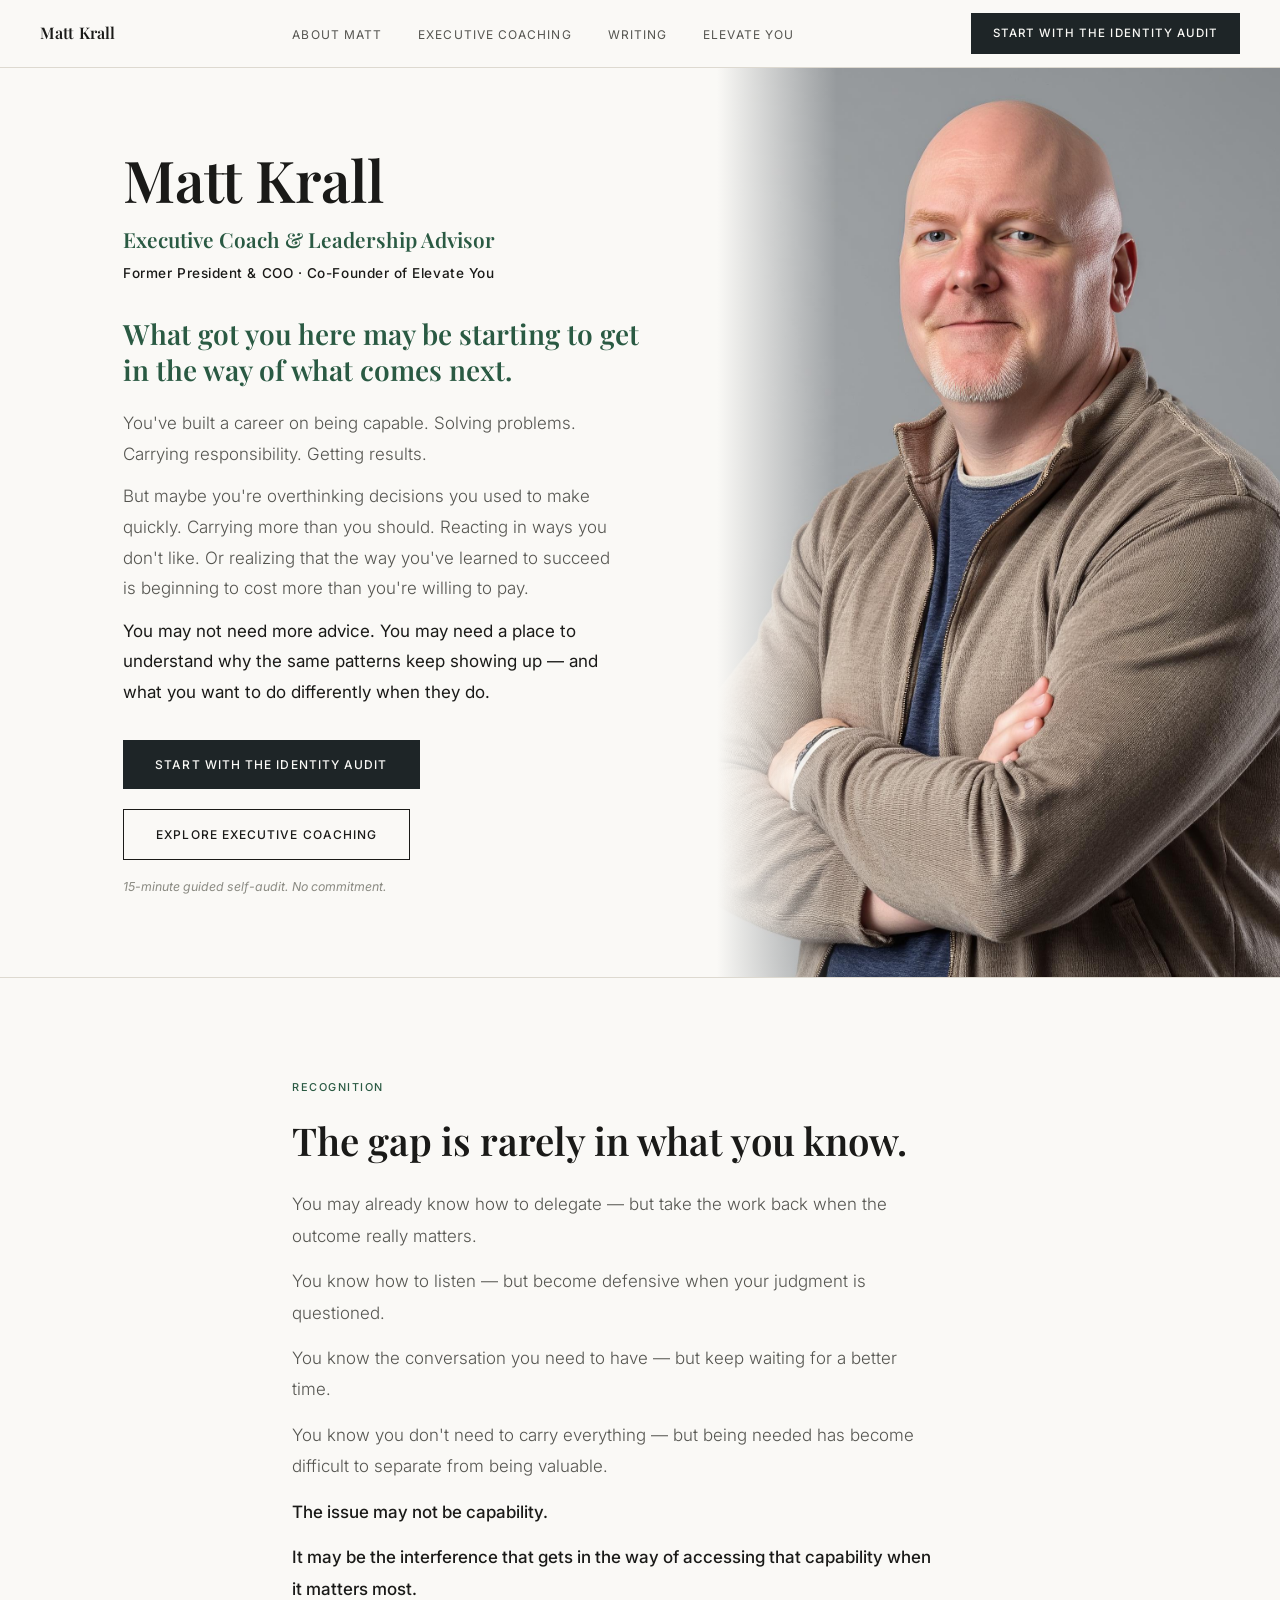
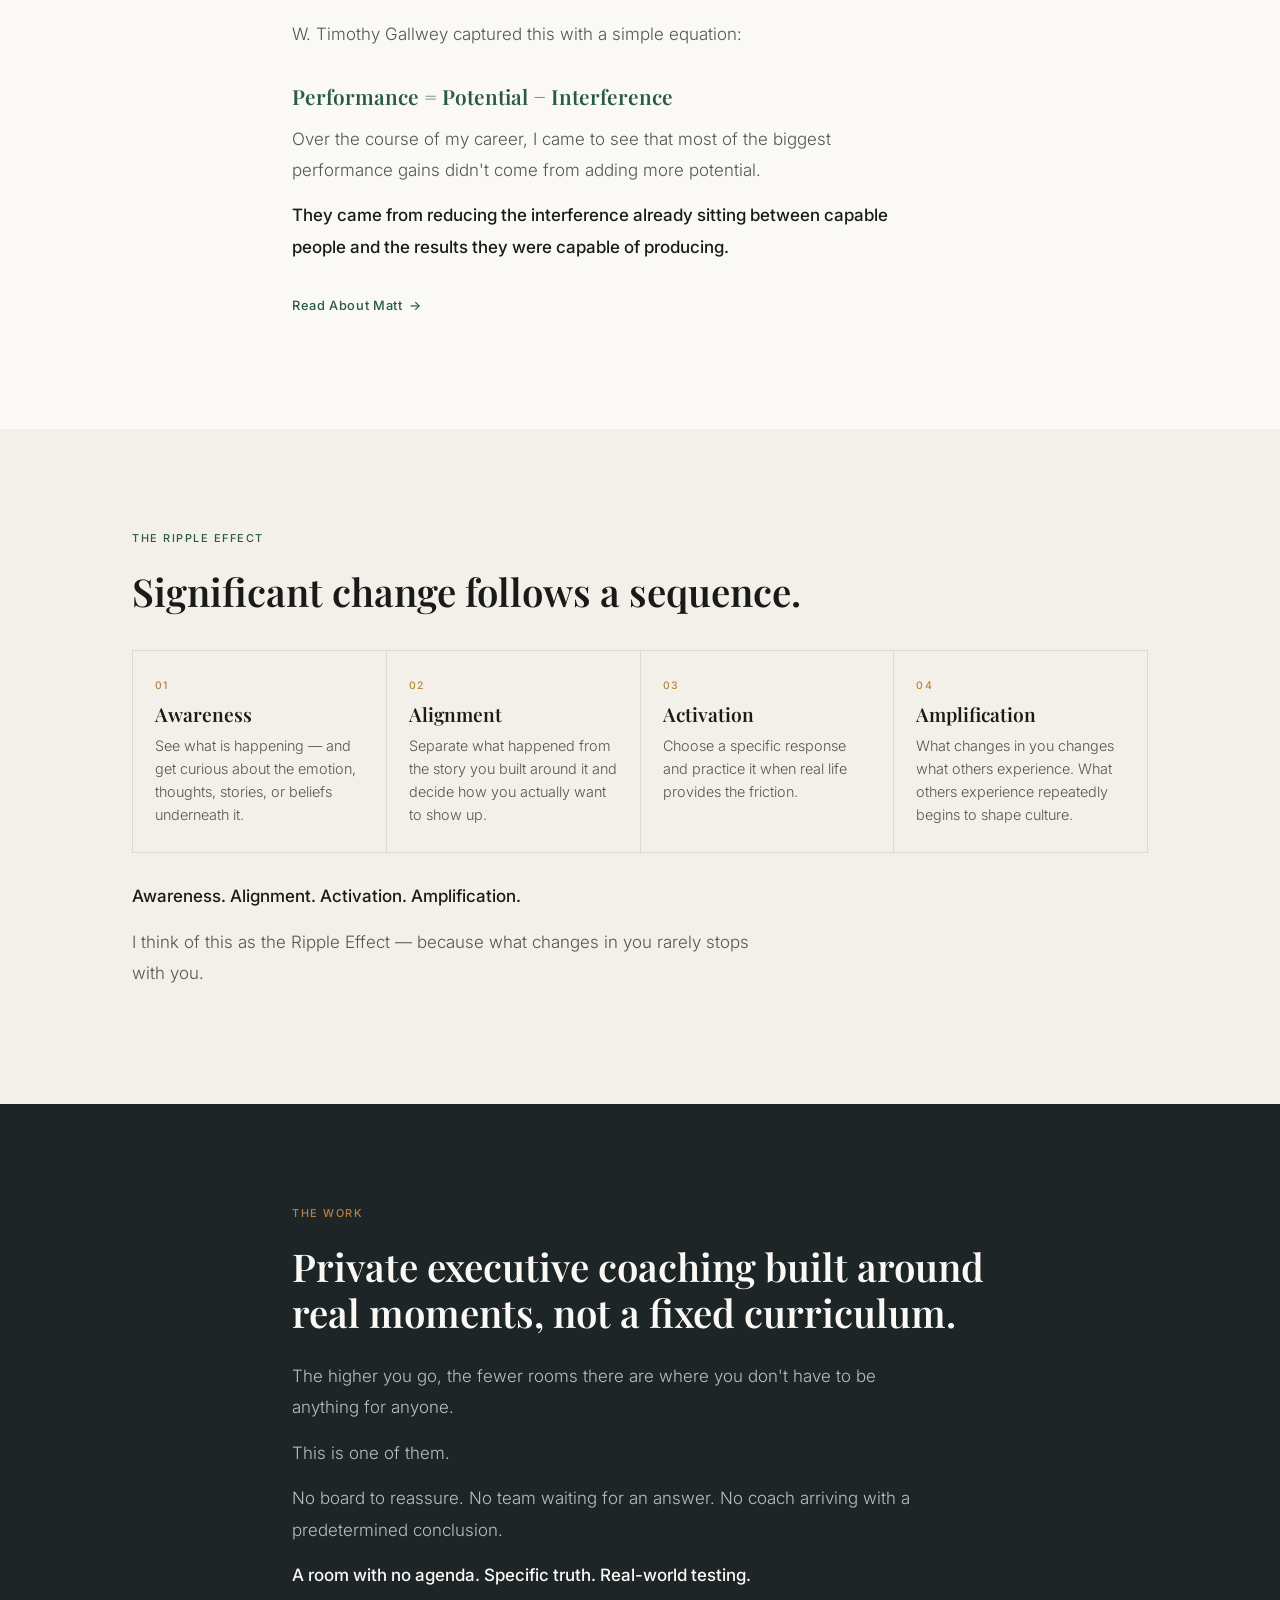
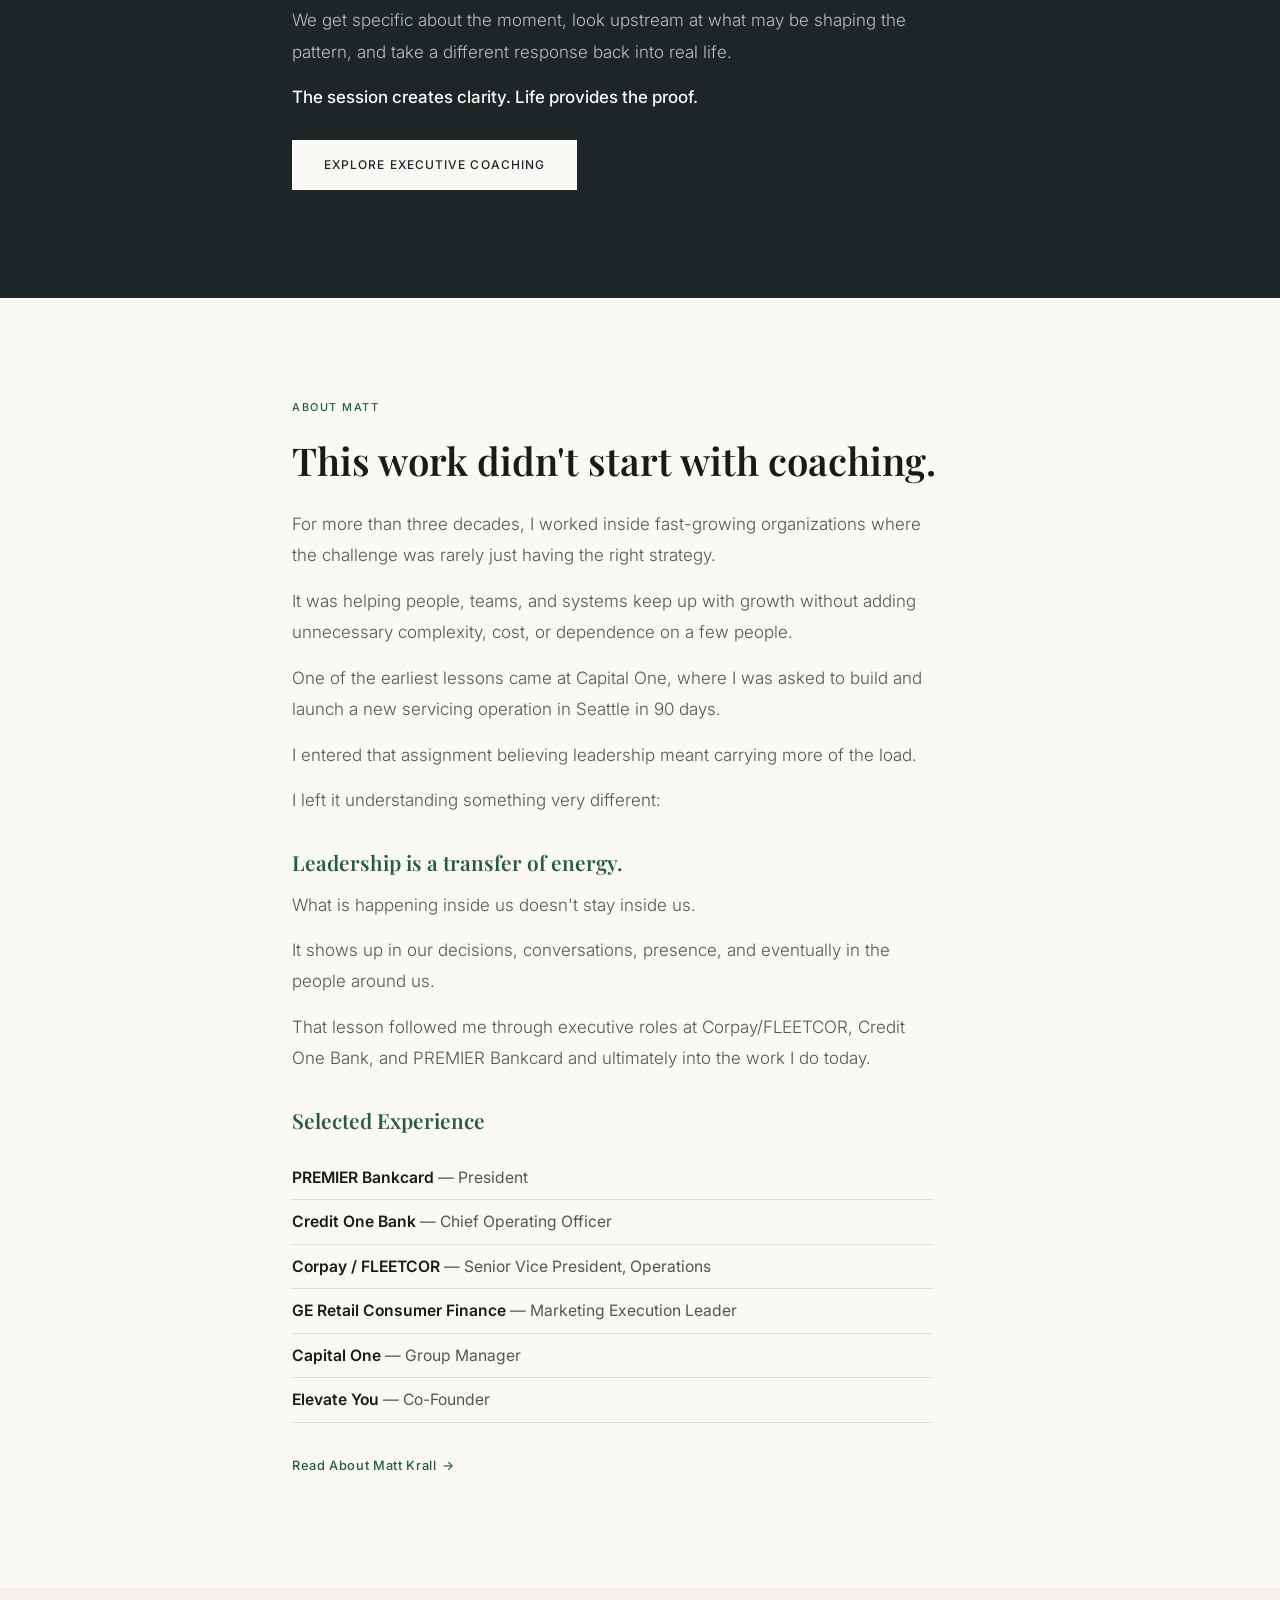
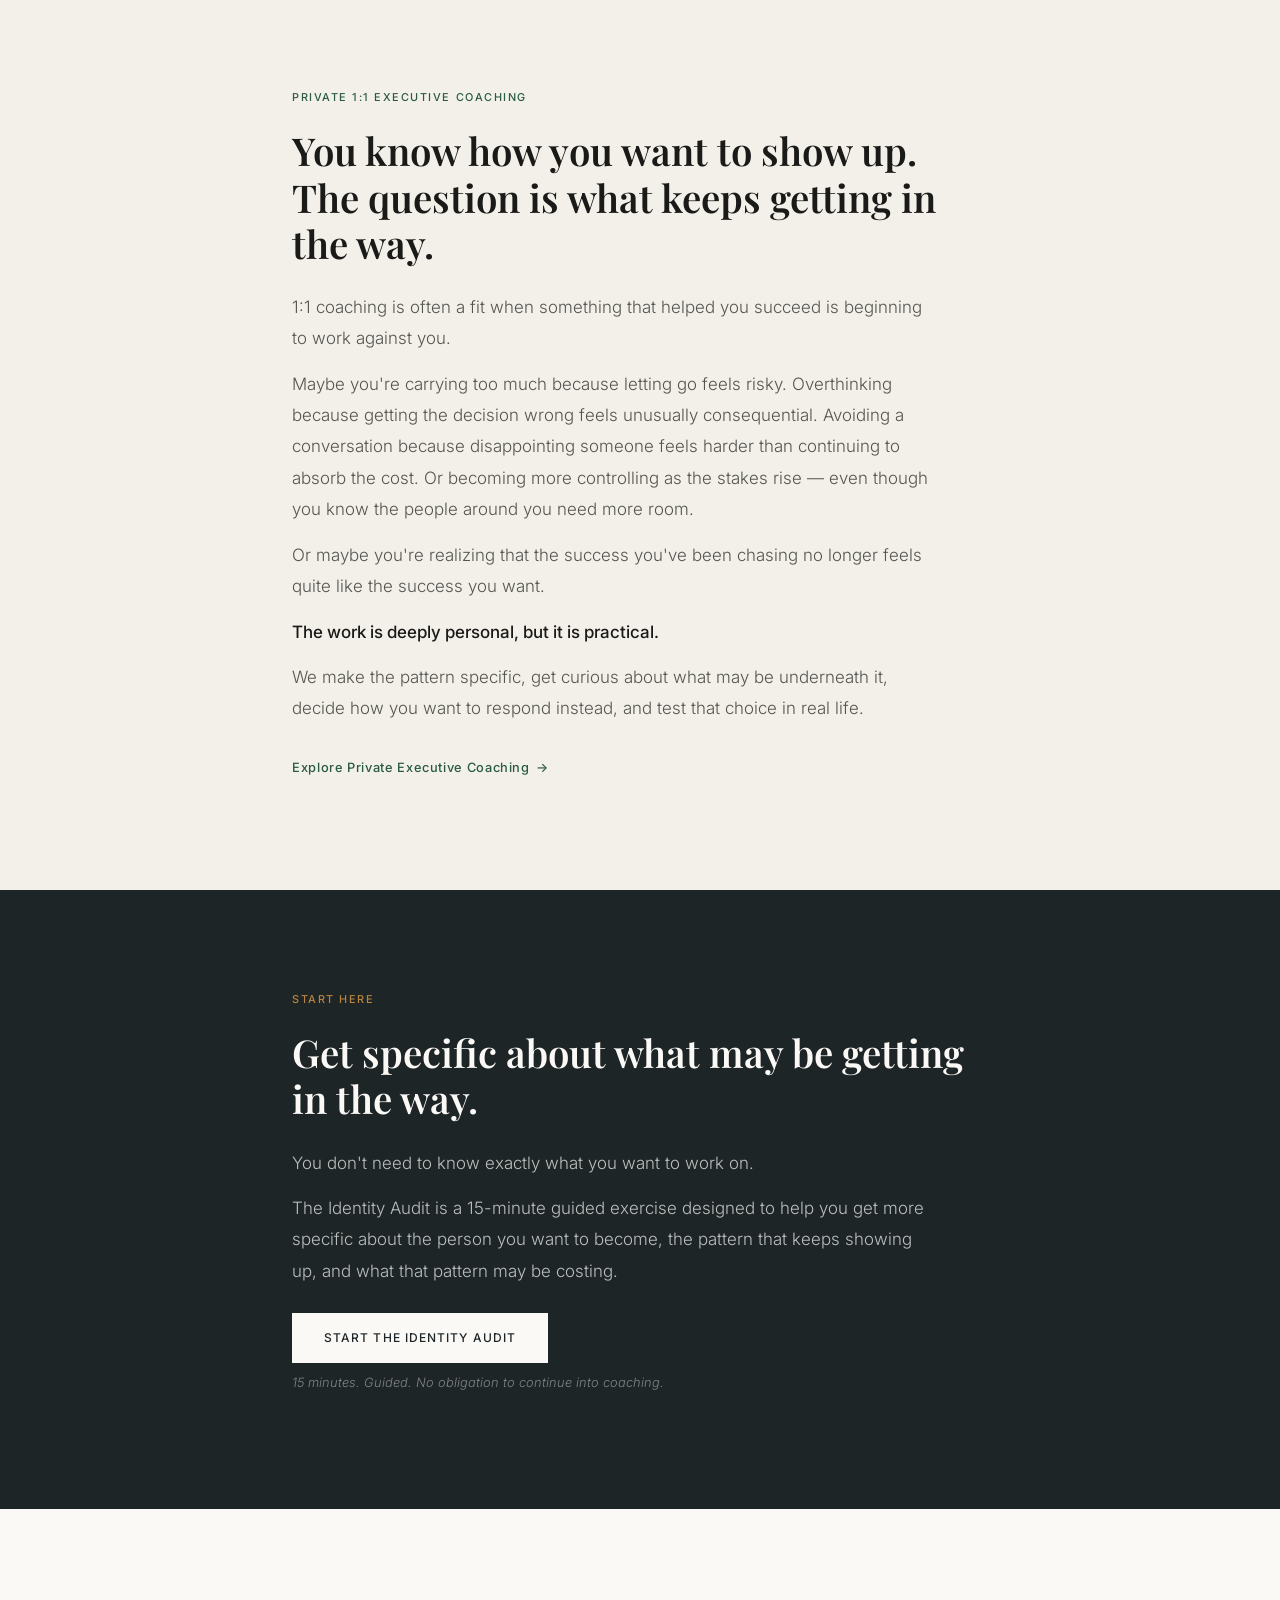
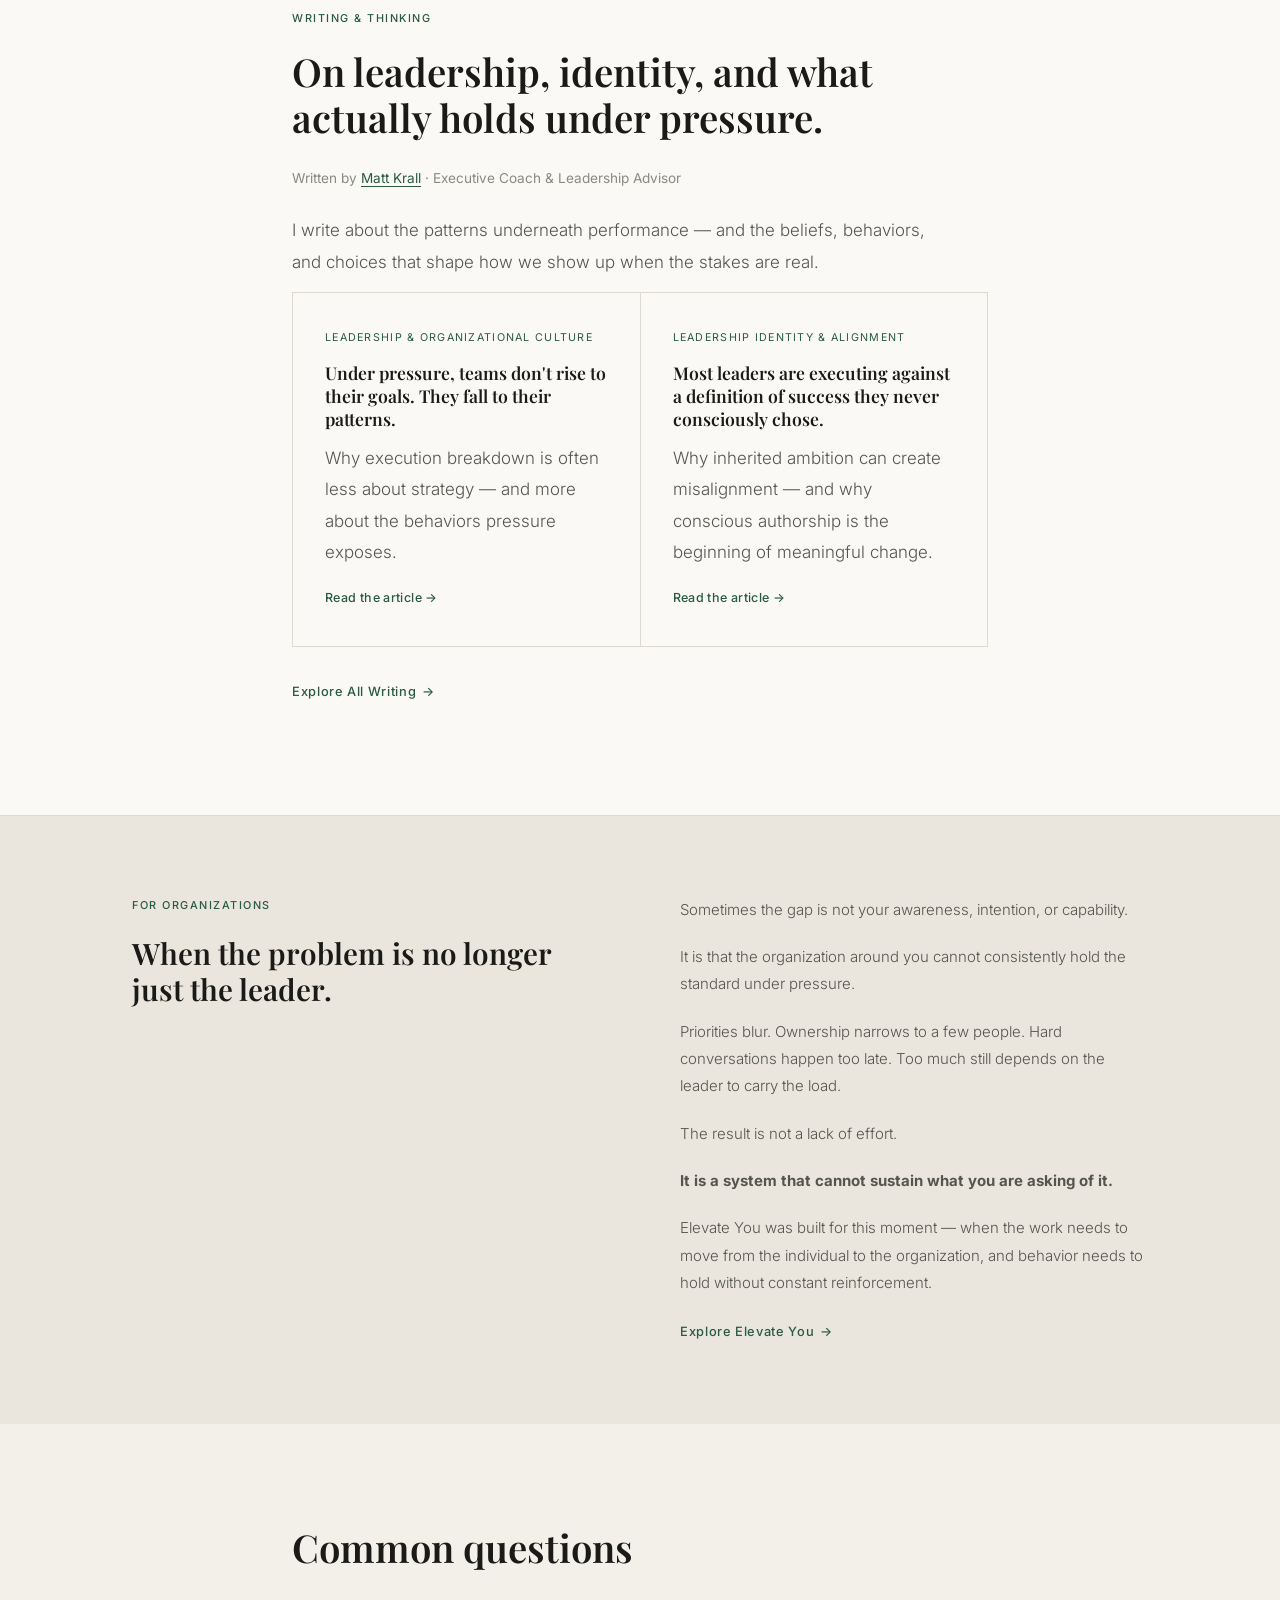
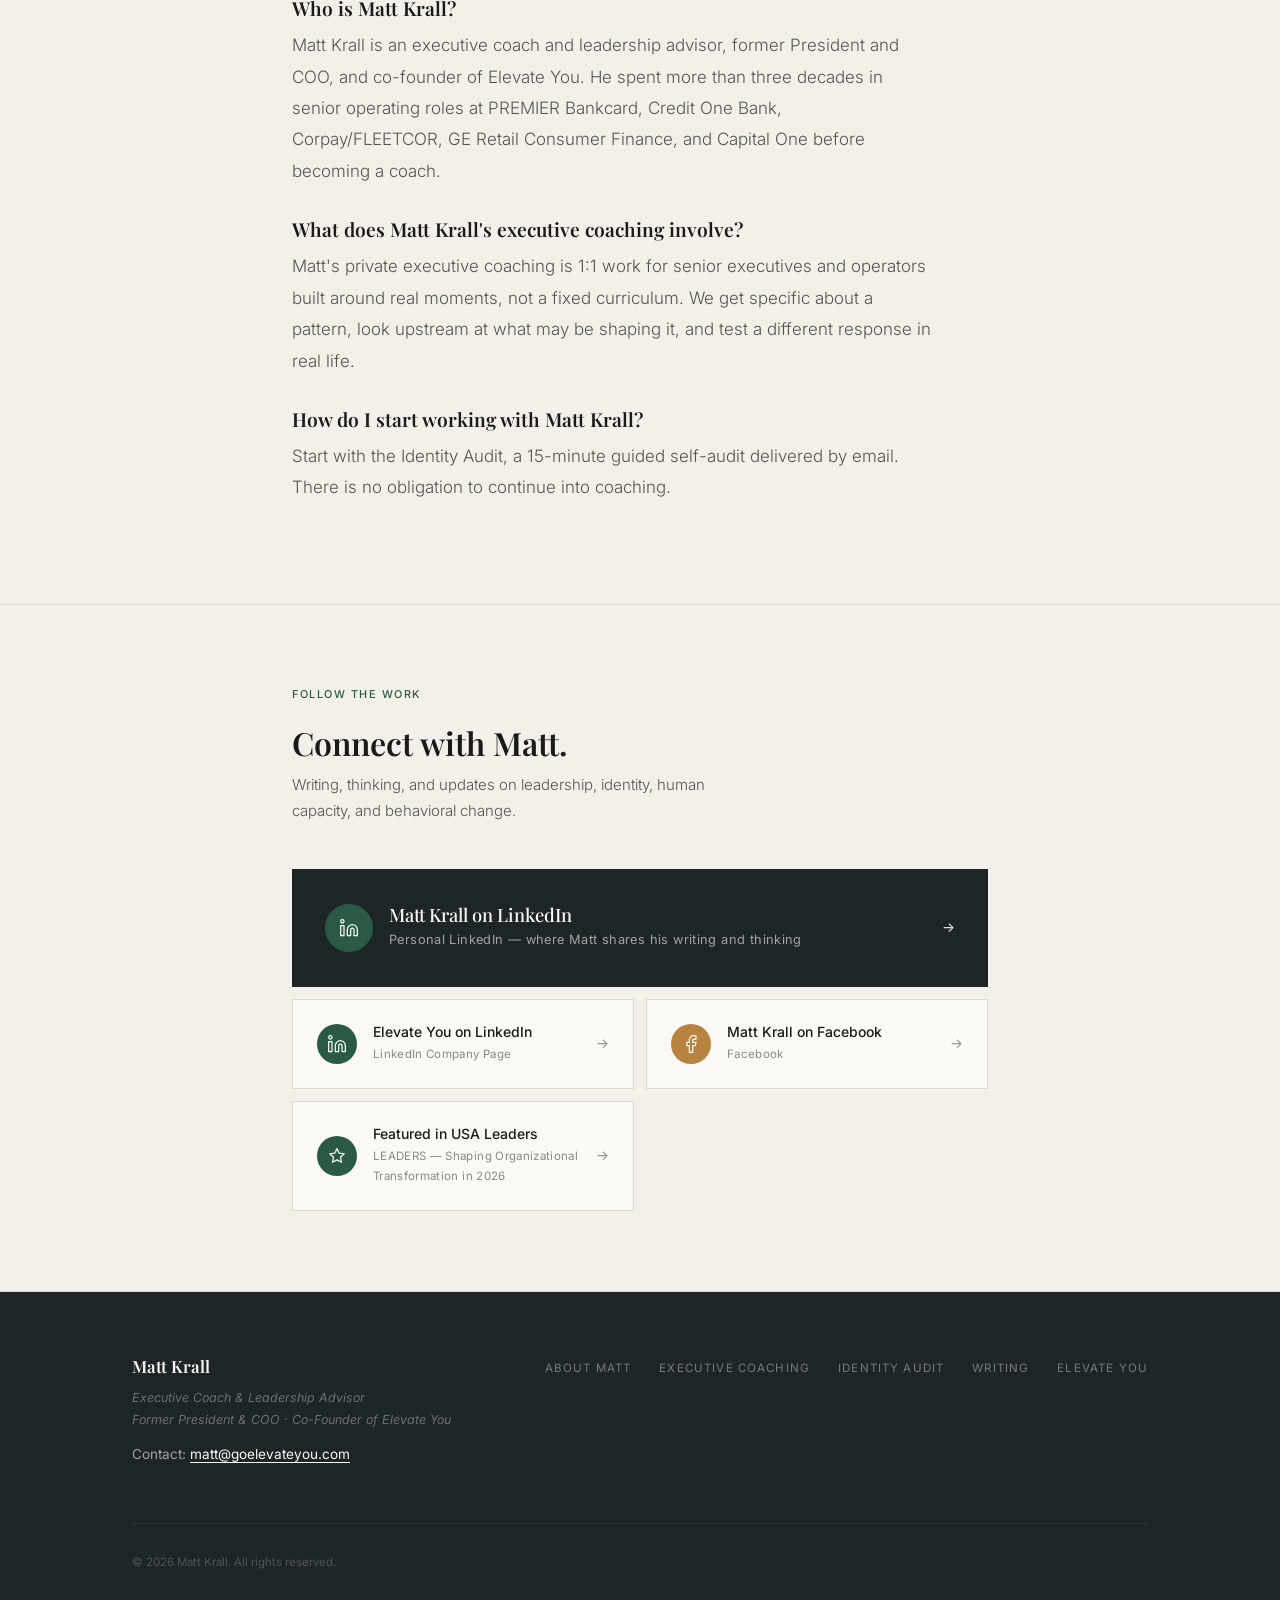
==== commit a74d5383: "AI-search audit fixes: author byline + rel=author, contact email (no phone), FAQ sections with match" ====
--- a/index.html
+++ b/index.html
@@ -16,6 +16,7 @@
   <meta name="author" content="Matt Krall">
   <meta name="robots" content="index, follow">
   <link rel="canonical" href="https://mattkrall.com/">
+  <link rel="author" href="https://mattkrall.com/about-matt-krall">
 
   <meta property="og:type" content="website">
   <meta property="og:title" content="Matt Krall | Executive Coach &amp; Leadership Advisor">
@@ -51,15 +52,54 @@
   "jobTitle": "Executive Coach & Leadership Advisor",
   "image": "https://mattkrall.com/images/Matt-KrallV3-2026-05-12-8.jpeg",
   "description": "Matt Krall is an executive coach, former President and COO, and co-founder of Elevate You, helping senior executives reduce interference and lead under pressure.",
+  "email": "mailto:matt@goelevateyou.com",
   "sameAs": [
     "https://www.linkedin.com/in/matt-krall-a079bb7/",
-    "https://www.facebook.com/matt.krall.79/"
+    "https://www.facebook.com/matt.krall.79/",
+    "https://theusaleaders.com/industry-leaders/matt-krall/"
   ],
   "worksFor": {
     "@type": "Organization",
     "name": "Elevate You",
     "url": "https://goelevateyou.com/"
   }
+}
+  </script>
+  <script type="application/ld+json">
+{
+  "@context": "https://schema.org",
+  "@type": "FAQPage",
+  "@id": "https://mattkrall.com/#faq",
+  "url": "https://mattkrall.com/",
+  "author": {
+    "@id": "https://mattkrall.com/#matt-krall"
+  },
+  "mainEntity": [
+    {
+      "@type": "Question",
+      "name": "Who is Matt Krall?",
+      "acceptedAnswer": {
+        "@type": "Answer",
+        "text": "Matt Krall is an executive coach and leadership advisor, former President and COO, and co-founder of Elevate You. He spent more than three decades in senior operating roles at PREMIER Bankcard, Credit One Bank, Corpay/FLEETCOR, GE Retail Consumer Finance, and Capital One before becoming a coach."
+      }
+    },
+    {
+      "@type": "Question",
+      "name": "What does Matt Krall's executive coaching involve?",
+      "acceptedAnswer": {
+        "@type": "Answer",
+        "text": "Matt's private executive coaching is 1:1 work for senior executives and operators built around real moments, not a fixed curriculum. We get specific about a pattern, look upstream at what may be shaping it, and test a different response in real life."
+      }
+    },
+    {
+      "@type": "Question",
+      "name": "How do I start working with Matt Krall?",
+      "acceptedAnswer": {
+        "@type": "Answer",
+        "text": "Start with the Identity Audit, a 15-minute guided self-audit delivered by email. There is no obligation to continue into coaching."
+      }
+    }
+  ]
 }
   </script>
 
@@ -192,6 +232,7 @@
 <section class="section" id="writing"><div class="wrap prose">
 <span class="label">Writing &amp; Thinking</span>
 <h2 class="section__headline">On leadership, identity, and what actually holds under pressure.</h2>
+<p class="byline">Written by <a rel="author" href="/about-matt-krall">Matt Krall</a> · Executive Coach &amp; Leadership Advisor</p>
 <p class="writing__intro">I write about the patterns underneath performance — and the beliefs, behaviors, and choices that shape how we show up when the stakes are real.</p>
 <div class="writing__grid">
   <a href="/articles/under-pressure.html" class="writing__post">
@@ -220,6 +261,7 @@
 <p class="bridge__body">Elevate You was built for this moment — when the work needs to move from the individual to the organization, and behavior needs to hold without constant reinforcement.</p>
 <a href="https://goelevateyou.com/" class="arrow-link" target="_blank" rel="noopener noreferrer">Explore Elevate You</a>
 </div></div></div></section>
+<section class="section section--tinted" id="faq"><div class="wrap prose"><h2 class="section__headline">Common questions</h2><div class="faq"><h3 class="faq__q">Who is Matt Krall?</h3><p class="faq__a">Matt Krall is an executive coach and leadership advisor, former President and COO, and co-founder of Elevate You. He spent more than three decades in senior operating roles at PREMIER Bankcard, Credit One Bank, Corpay/FLEETCOR, GE Retail Consumer Finance, and Capital One before becoming a coach.</p><h3 class="faq__q">What does Matt Krall&#x27;s executive coaching involve?</h3><p class="faq__a">Matt's private executive coaching is 1:1 work for senior executives and operators built around real moments, not a fixed curriculum. We get specific about a pattern, look upstream at what may be shaping it, and test a different response in real life.</p><h3 class="faq__q">How do I start working with Matt Krall?</h3><p class="faq__a">Start with the Identity Audit, a 15-minute guided self-audit delivered by email. There is no obligation to continue into coaching.</p></div></div></section>
 <section class="connect" aria-labelledby="connect-heading"><div class="wrap">
 <span class="label">Follow the Work</span>
 <h2 class="connect__headline" id="connect-heading">Connect with Matt.</h2>
@@ -237,6 +279,10 @@
   <div class="connect__icon connect__icon--amber"><svg width="20" height="20" viewBox="0 0 24 24" fill="none" aria-hidden="true"><path d="M18 2h-3a5 5 0 0 0-5 5v3H7v4h3v8h4v-8h3l1-4h-4V7a1 1 0 0 1 1-1h3z" stroke="currentColor" stroke-width="1.5" stroke-linecap="round" stroke-linejoin="round"/></svg></div>
   <div class="connect__card-text"><span class="connect__card-label">Matt Krall on Facebook</span><span class="connect__card-sub">Facebook</span></div>
   <span class="connect__arrow">→</span></a>
+<a href="https://theusaleaders.com/industry-leaders/matt-krall/" target="_blank" rel="noopener noreferrer" class="connect__card" aria-label="Featured in USA Leaders — LEADERS — Shaping Organizational Transformation in 2026">
+  <div class="connect__icon connect__icon--green"><svg width="20" height="20" viewBox="0 0 24 24" fill="none" aria-hidden="true"><path d="M12 3l2.6 5.6 6.1.7-4.5 4.2 1.2 6L12 16.6 6.6 19.5l1.2-6L3.3 9.3l6.1-.7L12 3z" stroke="currentColor" stroke-width="1.5" stroke-linejoin="round"/></svg></div>
+  <div class="connect__card-text"><span class="connect__card-label">Featured in USA Leaders</span><span class="connect__card-sub">LEADERS — Shaping Organizational Transformation in 2026</span></div>
+  <span class="connect__arrow">→</span></a>
 </div></div></section>
   </main>
 
@@ -247,6 +293,7 @@
           <span class="footer__brand">Matt Krall</span>
           <span class="footer__tagline">Executive Coach &amp; Leadership Advisor</span>
           <span class="footer__tagline">Former President &amp; COO · Co-Founder of Elevate You</span>
+          <span class="footer__contact">Contact: <a href="mailto:matt@goelevateyou.com">matt@goelevateyou.com</a></span>
         </div>
         <ul class="footer__nav" role="list">
           <li><a href="/about-matt-krall">About Matt</a></li>
--- a/site.css
+++ b/site.css
@@ -1044,6 +1044,14 @@
 .footer__tagline { display: block; }
 .nav__links a[aria-current="page"] { color: var(--ink); border-bottom: 1px solid var(--amber); padding-bottom: 2px; }
 .section { scroll-margin-top: 68px; }
+.byline { font-size: 0.85rem !important; color: var(--slate-light) !important; margin: 0 0 24px !important; font-weight: 400 !important; }
+.byline a { color: var(--green); text-decoration: underline; text-underline-offset: 3px; }
+.section--dark .byline a { color: var(--cream); }
+.footer__contact { display: block; margin-top: 12px; font-size: 0.85rem; color: rgba(250,249,246,0.6); }
+.footer__contact a { color: var(--cream); text-decoration: underline; text-underline-offset: 3px; }
+.faq__q { font-family: 'Playfair Display', serif; font-size: 1.2rem; color: var(--ink); margin: 30px 0 8px; line-height: 1.35; }
+.faq__q:first-child { margin-top: 0; }
+.faq__a { margin-bottom: 0 !important; }
 @media (max-width: 900px) {
   .about-top { grid-template-columns: 1fr; gap: 36px; }
   .about-top__img { max-width: 420px; }
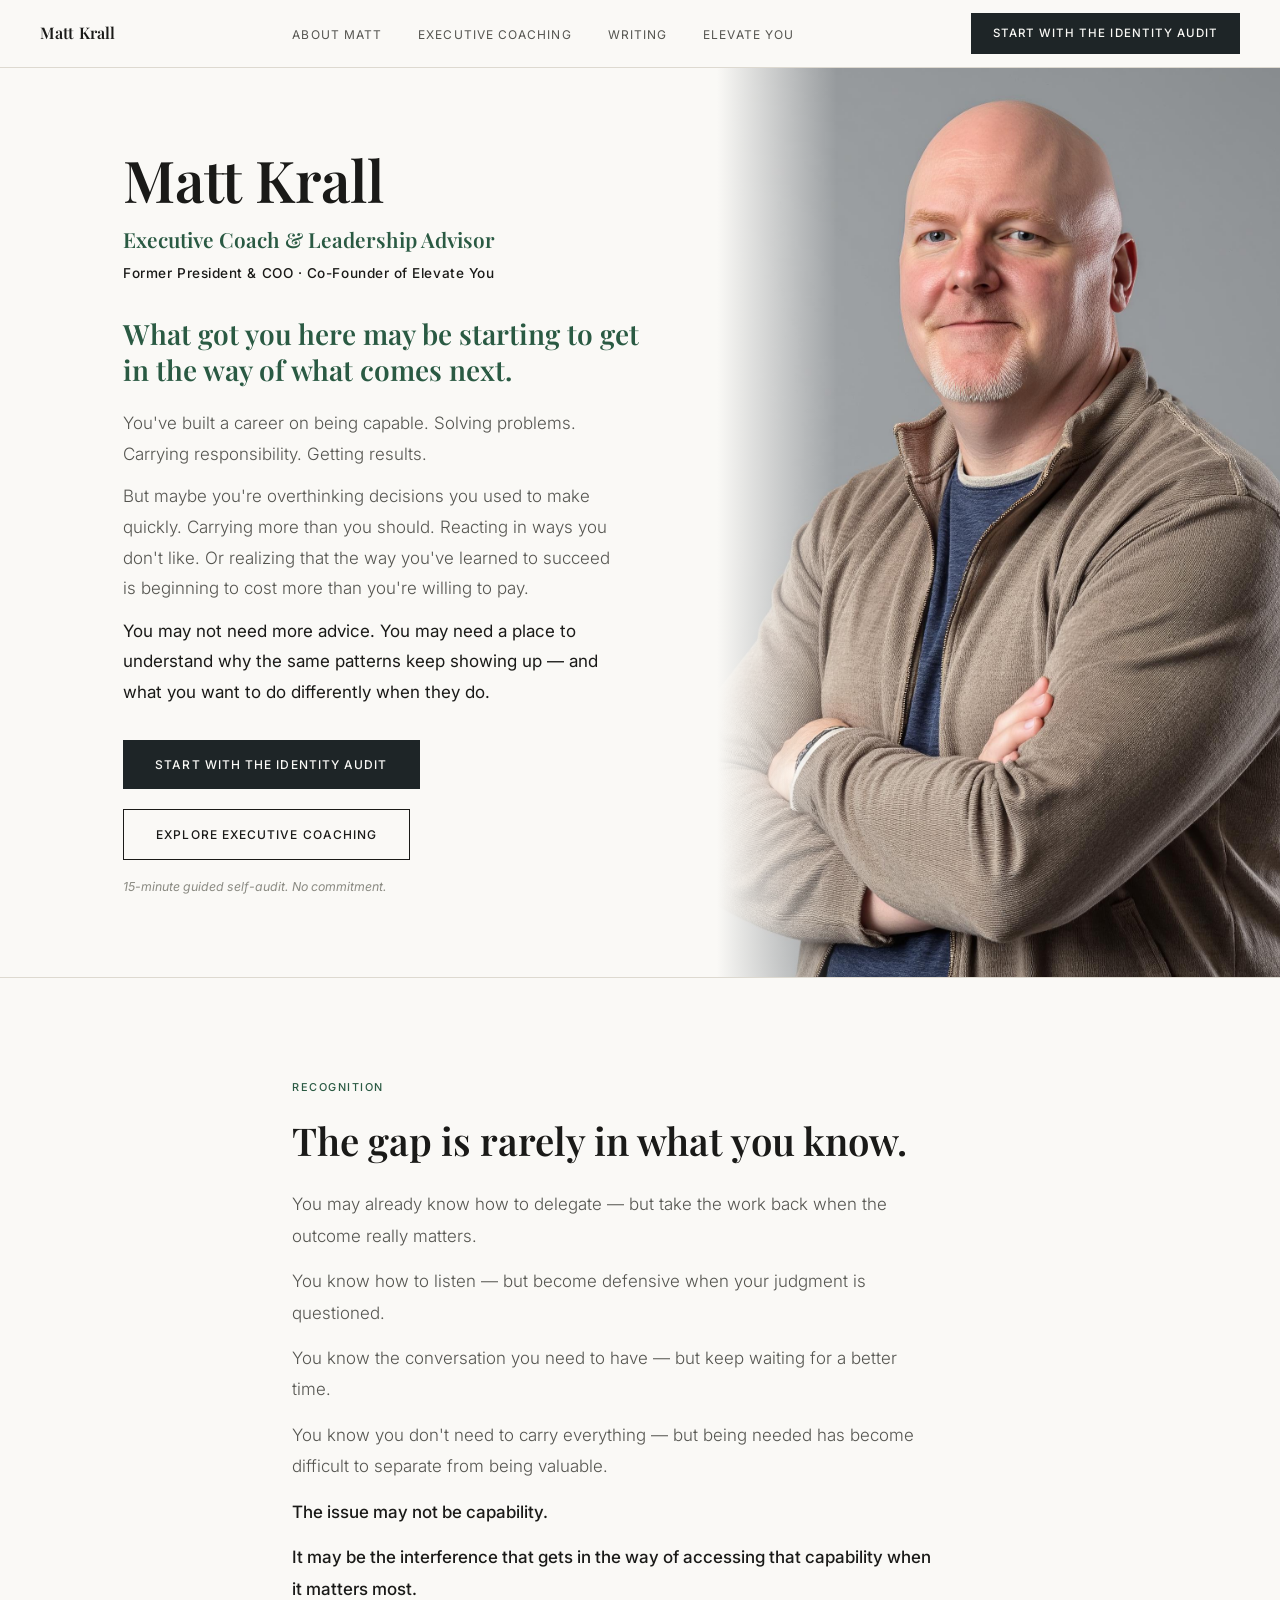
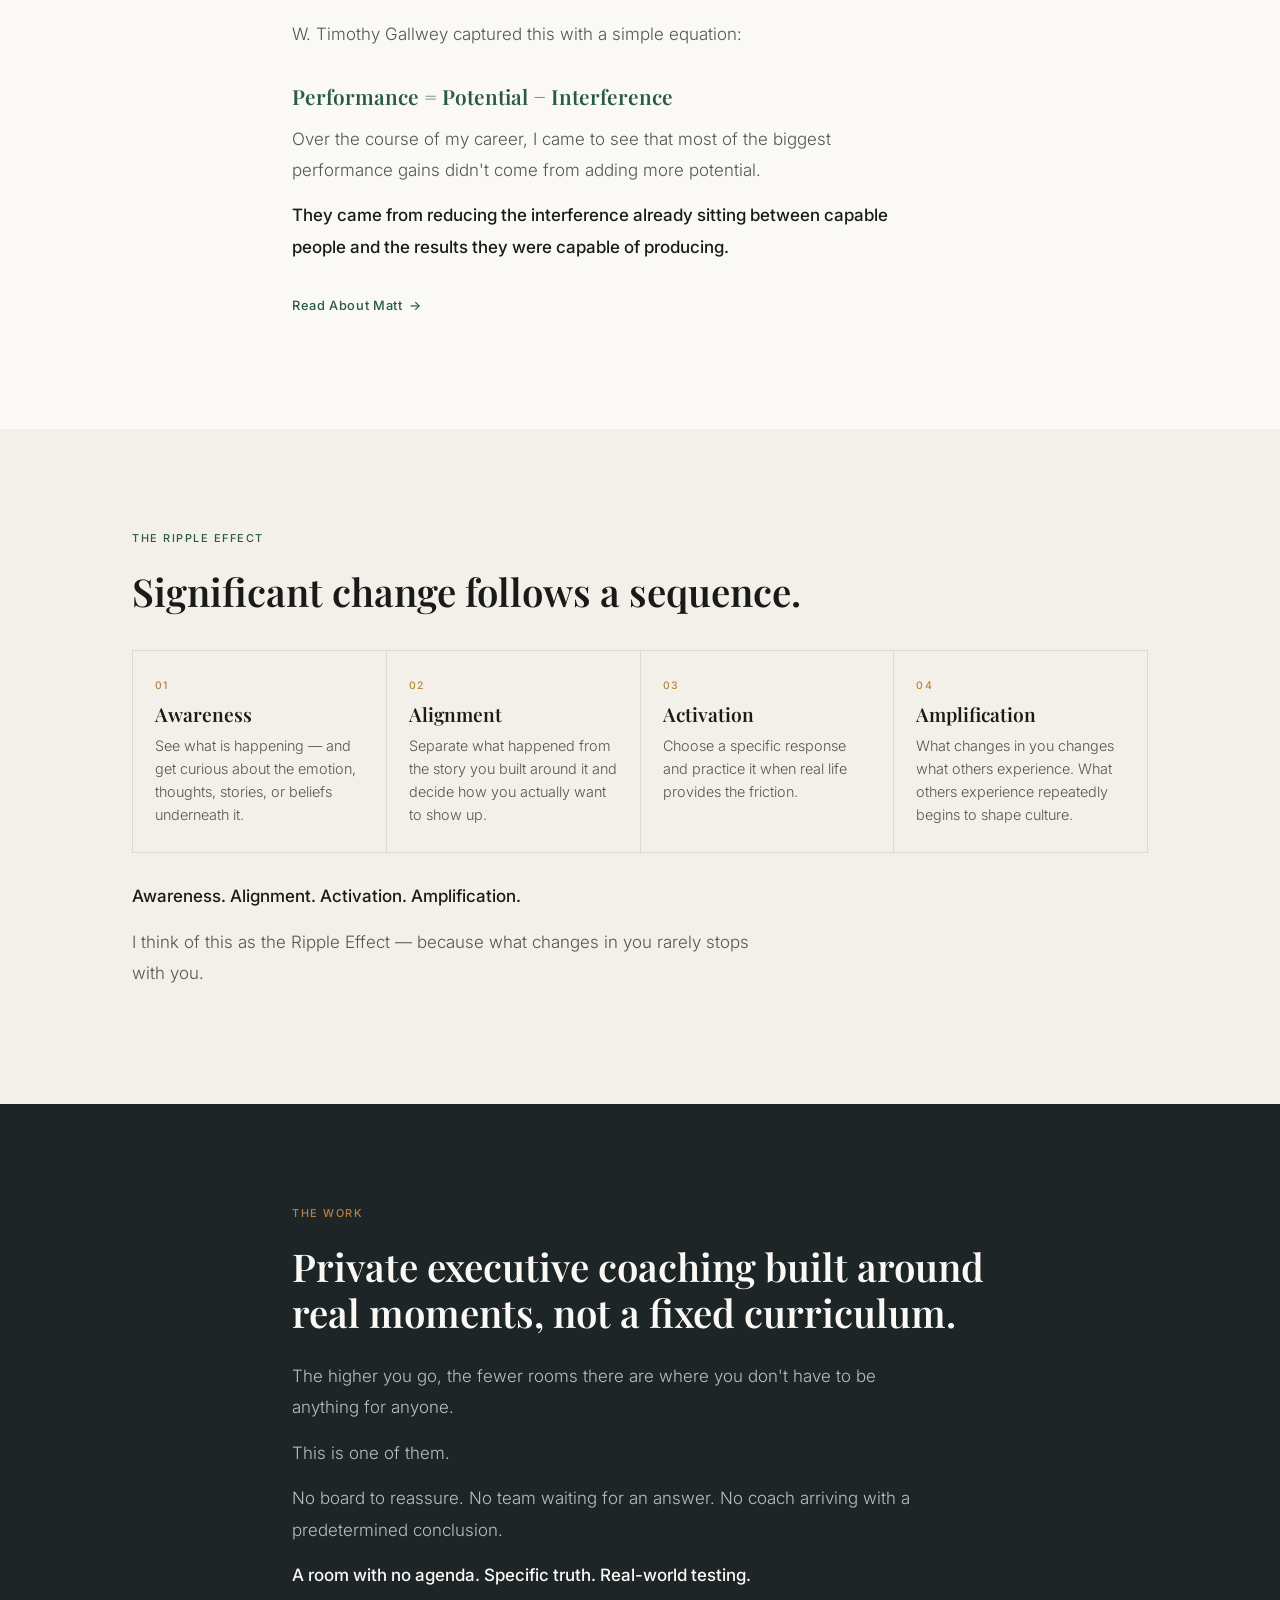
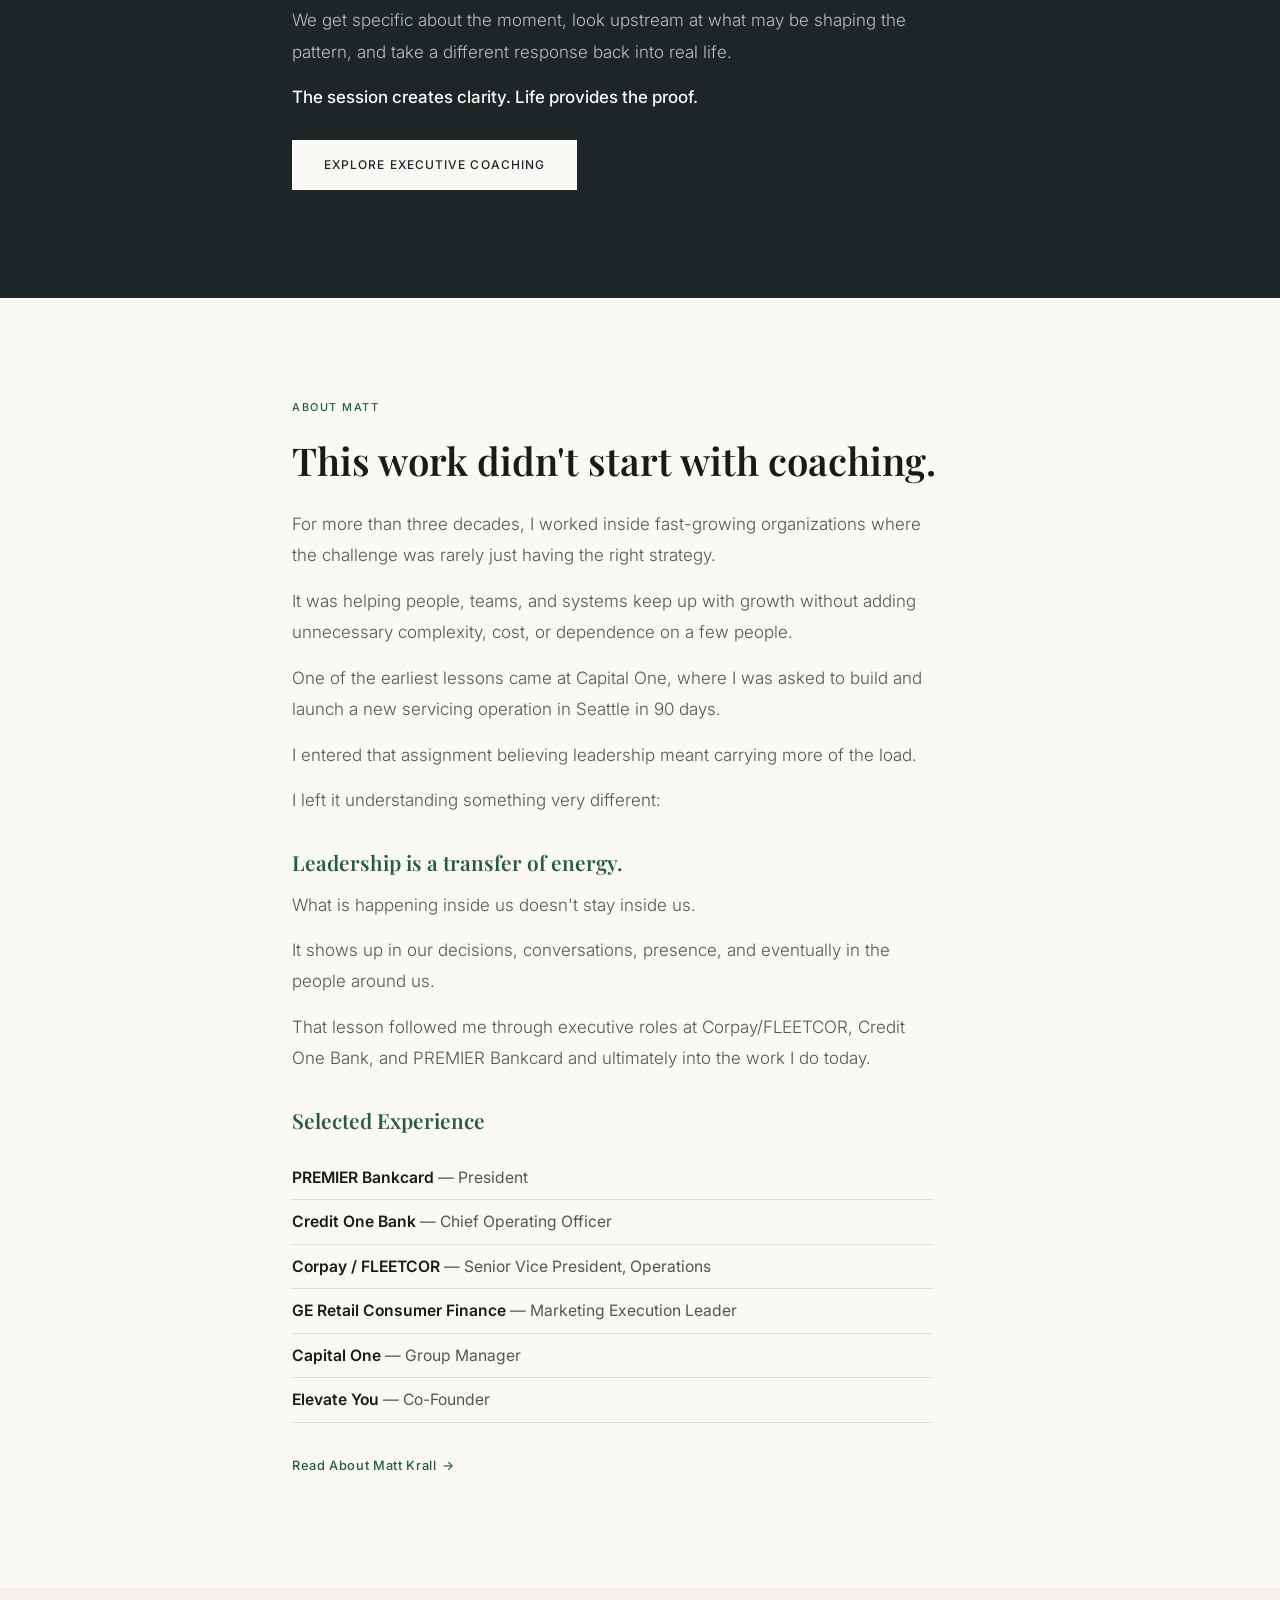
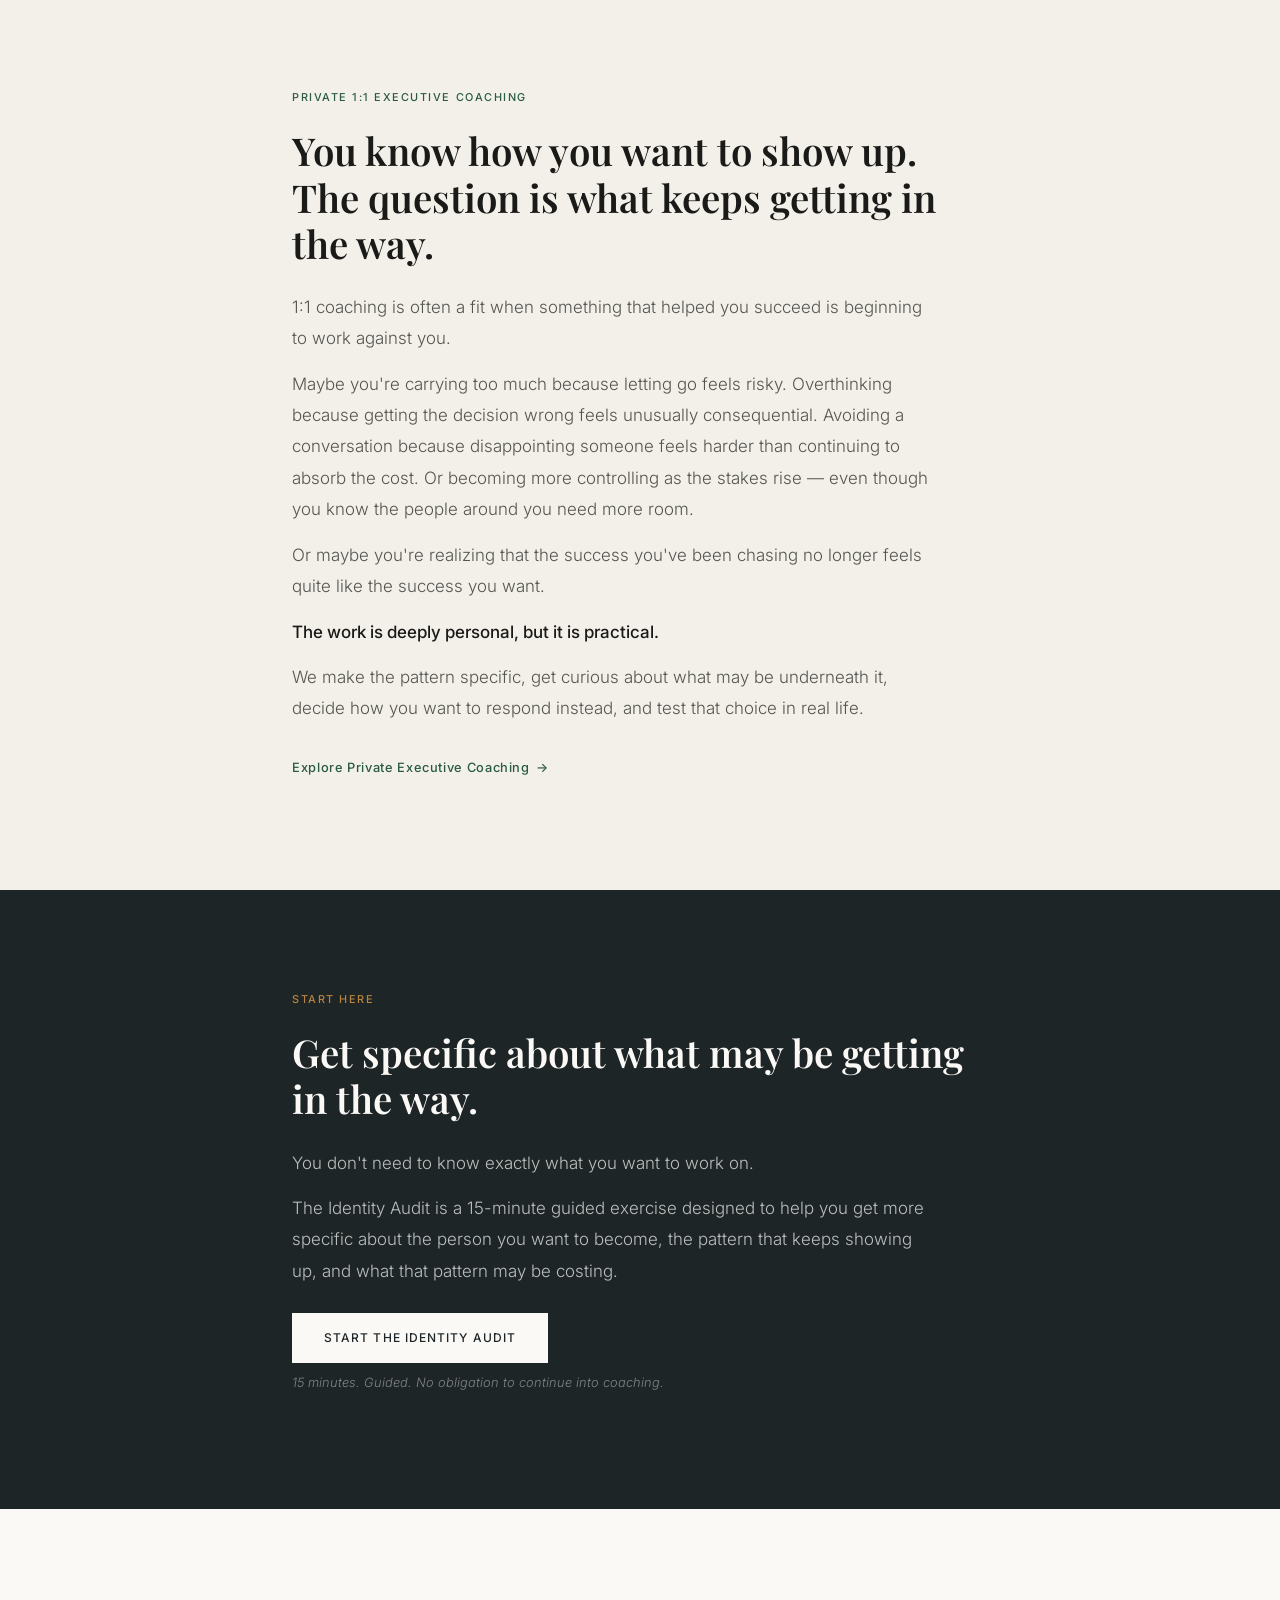
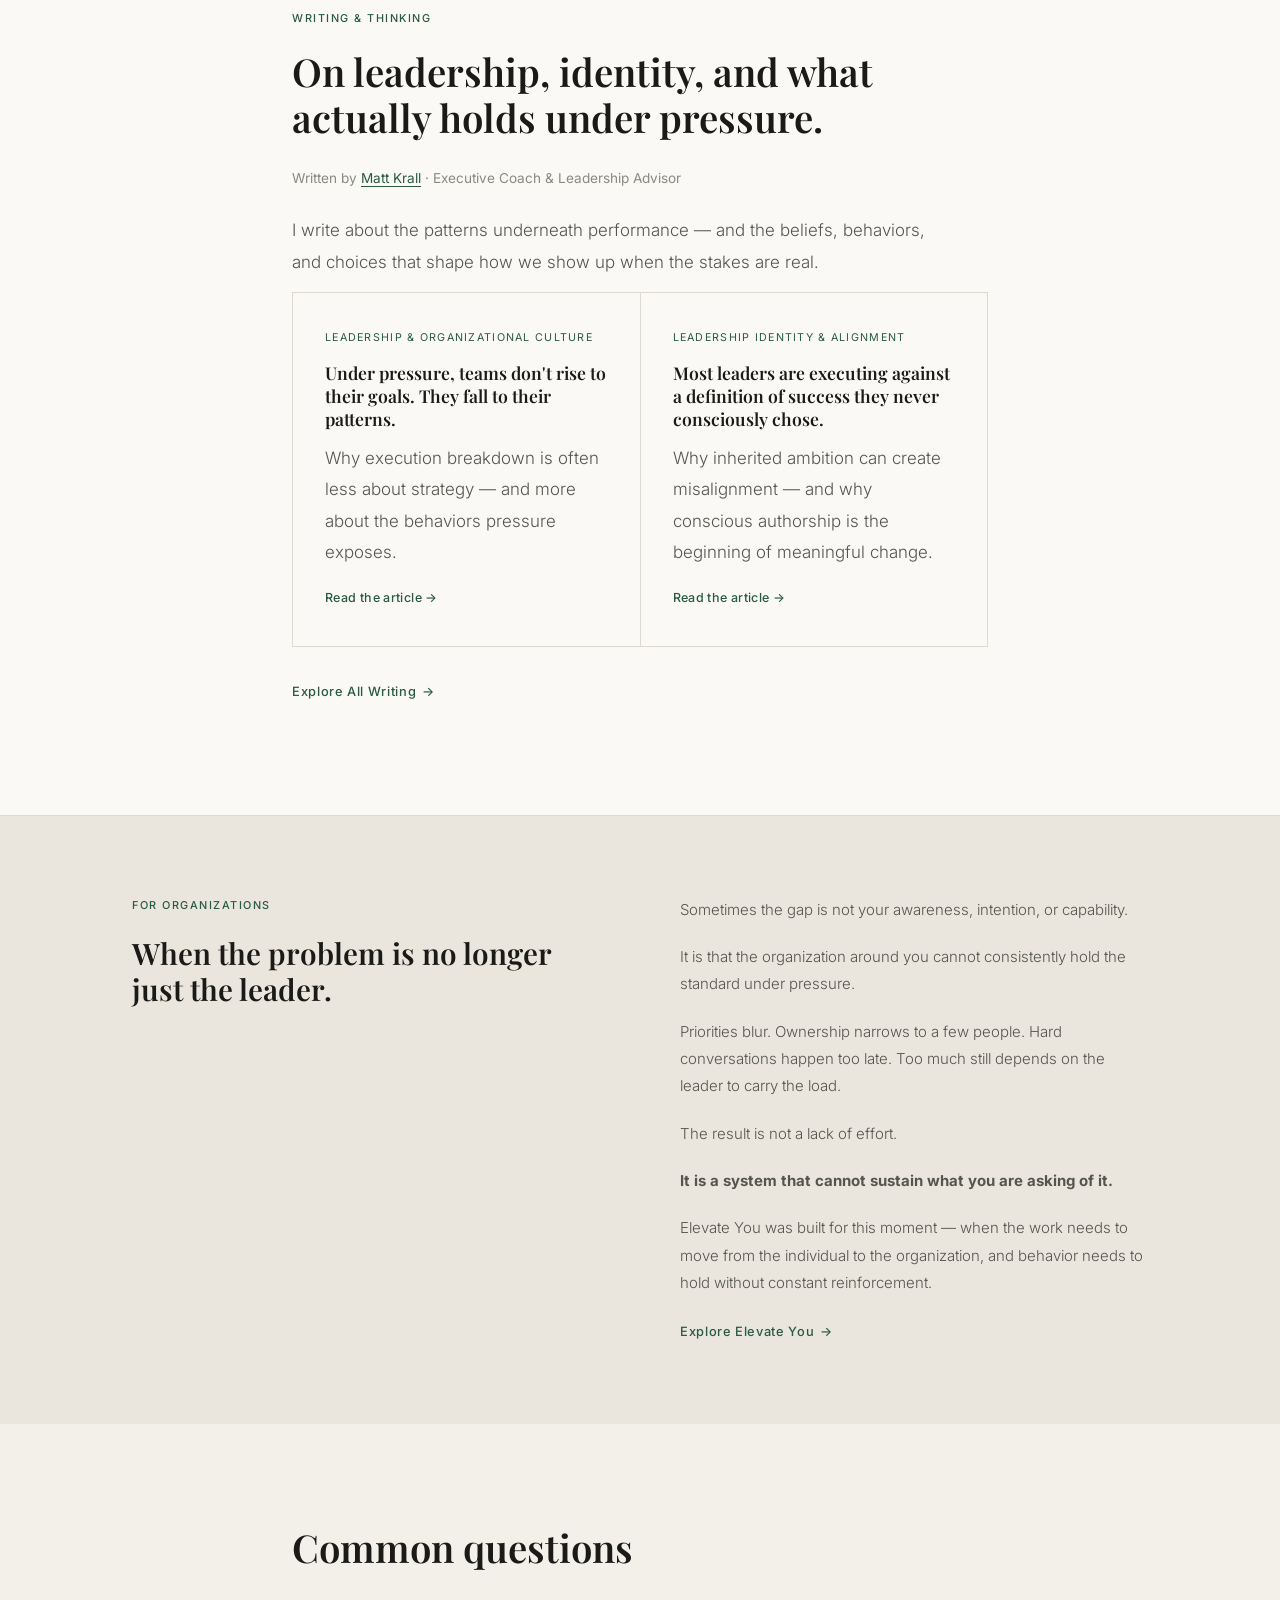
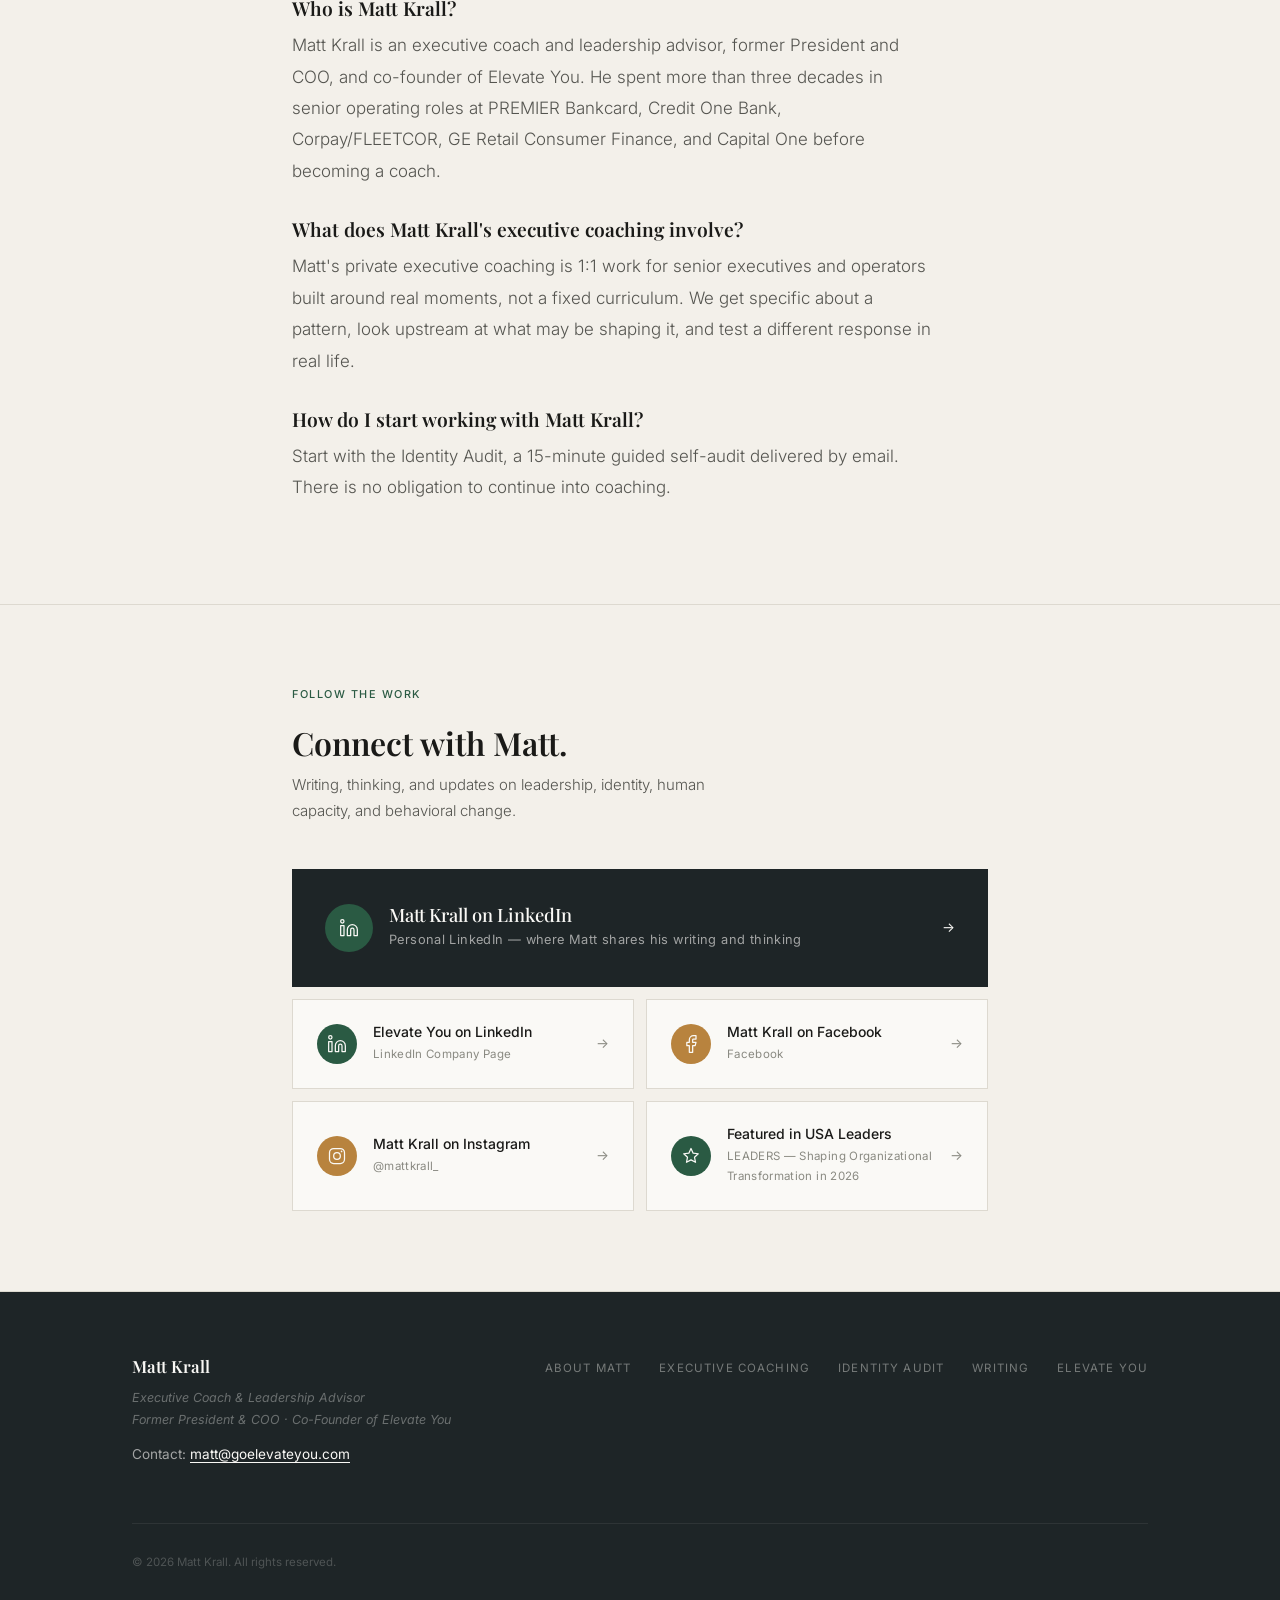
==== commit 1fe204a0: "Add Matt Krall’s Instagram to homepage social links" ====
--- a/index.html
+++ b/index.html
@@ -56,6 +56,7 @@
   "sameAs": [
     "https://www.linkedin.com/in/matt-krall-a079bb7/",
     "https://www.facebook.com/matt.krall.79/",
+    "https://www.instagram.com/mattkrall_/",
     "https://theusaleaders.com/industry-leaders/matt-krall/"
   ],
   "worksFor": {
@@ -279,6 +280,10 @@
   <div class="connect__icon connect__icon--amber"><svg width="20" height="20" viewBox="0 0 24 24" fill="none" aria-hidden="true"><path d="M18 2h-3a5 5 0 0 0-5 5v3H7v4h3v8h4v-8h3l1-4h-4V7a1 1 0 0 1 1-1h3z" stroke="currentColor" stroke-width="1.5" stroke-linecap="round" stroke-linejoin="round"/></svg></div>
   <div class="connect__card-text"><span class="connect__card-label">Matt Krall on Facebook</span><span class="connect__card-sub">Facebook</span></div>
   <span class="connect__arrow">→</span></a>
+<a href="https://www.instagram.com/mattkrall_/" target="_blank" rel="noopener noreferrer" class="connect__card" aria-label="Matt Krall on Instagram">
+  <div class="connect__icon connect__icon--amber"><svg width="20" height="20" viewBox="0 0 24 24" fill="none" aria-hidden="true"><rect x="3" y="3" width="18" height="18" rx="5" stroke="currentColor" stroke-width="1.5"/><circle cx="12" cy="12" r="4" stroke="currentColor" stroke-width="1.5"/><circle cx="17.5" cy="6.5" r="1" fill="currentColor"/></svg></div>
+  <div class="connect__card-text"><span class="connect__card-label">Matt Krall on Instagram</span><span class="connect__card-sub">@mattkrall_</span></div>
+  <span class="connect__arrow" aria-hidden="true">→</span></a>
 <a href="https://theusaleaders.com/industry-leaders/matt-krall/" target="_blank" rel="noopener noreferrer" class="connect__card" aria-label="Featured in USA Leaders — LEADERS — Shaping Organizational Transformation in 2026">
   <div class="connect__icon connect__icon--green"><svg width="20" height="20" viewBox="0 0 24 24" fill="none" aria-hidden="true"><path d="M12 3l2.6 5.6 6.1.7-4.5 4.2 1.2 6L12 16.6 6.6 19.5l1.2-6L3.3 9.3l6.1-.7L12 3z" stroke="currentColor" stroke-width="1.5" stroke-linejoin="round"/></svg></div>
   <div class="connect__card-text"><span class="connect__card-label">Featured in USA Leaders</span><span class="connect__card-sub">LEADERS — Shaping Organizational Transformation in 2026</span></div>
